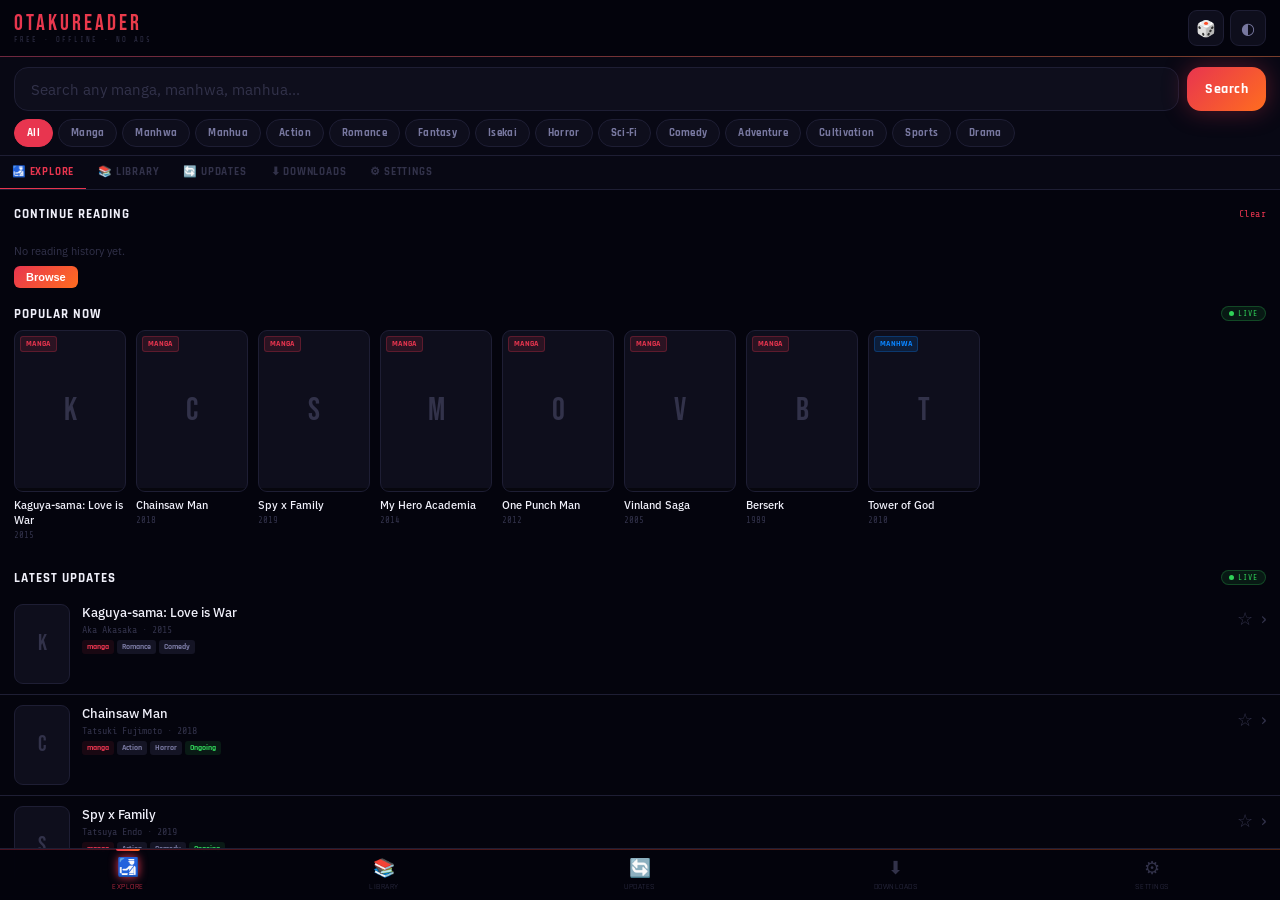
==== index.html @ 305698e1 "Rename index.html.html to index.html" ====
<!DOCTYPE html>
<html lang="en">
<head>
<meta charset="UTF-8">
<meta name="viewport" content="width=device-width,initial-scale=1,viewport-fit=cover">
<meta name="theme-color" content="#04040d">
<meta name="mobile-web-app-capable" content="yes">
<meta name="apple-mobile-web-app-capable" content="yes">
<meta name="apple-mobile-web-app-status-bar-style" content="black-translucent">
<meta name="apple-mobile-web-app-title" content="OtakuReader">
<meta name="description" content="Free manga reader — search, read, download offline">
<title>OtakuReader</title>
<link rel="preconnect" href="https://fonts.googleapis.com">
<link href="https://fonts.googleapis.com/css2?family=Bebas+Neue&family=Rajdhani:wght@600;700&family=IBM+Plex+Sans:ital,wght@0,400;0,500;1,400&family=Share+Tech+Mono&display=swap" rel="stylesheet">
<style>

:root {
  --bg: #04040d;
  --bg2: #080814;
  --bg3: #0e0e1c;
  --bg4: #141424;
  --bg5: #1a1a2e;
  --line: #1e1e34;
  --acc: #e8354f;
  --acc2: #ff6d1f;
  --gradient: linear-gradient(135deg, #e8354f, #ff6d1f);
  --glow: 0 0 24px rgba(232,53,79,.35);
  --blu: #0a84ff;
  --grn: #30d158;
  --gld: #ffd60a;
  --pur: #bf5af2;
  --t1: #f0f0fa;
  --t2: #7878a0;
  --t3: #32324a;
  --r: 14px;
  --rsm: 9px;
  --safe-top: env(safe-area-inset-top, 0px);
  --safe-bottom: env(safe-area-inset-bottom, 0px);
}
* { box-sizing: border-box; margin: 0; padding: 0; -webkit-tap-highlight-color: transparent; }
html, body { height: 100%; overflow: hidden; background: var(--bg); color: var(--t1); font-family: 'IBM Plex Sans', sans-serif; font-size: 14px; }
body { display: flex; flex-direction: column; overscroll-behavior: none; }
::-webkit-scrollbar { width: 2px; height: 2px; }
::-webkit-scrollbar-thumb { background: var(--acc); border-radius: 2px; }
button { cursor: pointer; user-select: none; -webkit-tap-highlight-color: transparent; }

/* APP SHELL */
#app { display: flex; flex-direction: column; height: 100dvh; min-height: -webkit-fill-available; }

/* HEADER */
.hdr { display: flex; align-items: center; padding: calc(var(--safe-top) + 10px) 14px 10px; background: rgba(4,4,13,.96); backdrop-filter: blur(20px); -webkit-backdrop-filter: blur(20px); border-bottom: 1px solid var(--line); flex-shrink: 0; position: relative; z-index: 40; gap: 10px; }
.hdr::after { content: ''; position: absolute; bottom: -1px; left: 0; right: 0; height: 1px; background: var(--gradient); opacity: .4; }
.logo-wrap { flex: 1; }
.logo { font-family: 'Bebas Neue', sans-serif; font-size: 22px; letter-spacing: 3px; background: var(--gradient); -webkit-background-clip: text; -webkit-text-fill-color: transparent; background-clip: text; line-height: 1; }
.logo-tag { font-family: 'Share Tech Mono', monospace; font-size: 7px; color: var(--t3); letter-spacing: 2px; margin-top: 1px; }
.hdr-actions { display: flex; gap: 6px; }
.icon-btn { width: 36px; height: 36px; border-radius: var(--rsm); background: var(--bg3); border: 1px solid var(--line); display: flex; align-items: center; justify-content: center; color: var(--t2); font-size: 16px; transition: all .18s; flex-shrink: 0; }
.icon-btn:active, .icon-btn.active { background: var(--acc); border-color: var(--acc); color: #fff; box-shadow: var(--glow); }
.icon-btn.light { background: rgba(255,255,255,.1); border-color: rgba(255,255,255,.15); color: rgba(255,255,255,.8); }

/* INSTALL BANNER */
.install-bar { display: none; align-items: center; gap: 8px; padding: 8px 14px; background: rgba(232,53,79,.08); border-bottom: 1px solid rgba(232,53,79,.2); flex-shrink: 0; font-family: 'Share Tech Mono', monospace; font-size: 11px; color: var(--t2); }
.install-bar.show { display: flex; }
.install-bar button { padding: 5px 12px; border-radius: 6px; border: none; background: var(--acc); color: #fff; font-family: 'Rajdhani', sans-serif; font-size: 12px; font-weight: 700; }
.install-bar .close-btn { background: transparent; border: none; color: var(--t3); font-size: 14px; padding: 4px; margin-left: auto; }

/* SEARCH BAR */
.search-bar { padding: 10px 14px 8px; background: var(--bg2); border-bottom: 1px solid var(--line); flex-shrink: 0; }
.search-row { display: flex; gap: 8px; }
.search-row input { flex: 1; height: 44px; background: var(--bg3); border: 1.5px solid var(--line); border-radius: var(--r); padding: 0 16px; color: var(--t1); font-family: 'IBM Plex Sans', sans-serif; font-size: 15px; outline: none; transition: border-color .2s, box-shadow .2s; -webkit-user-select: text; user-select: text; }
.search-row input:focus { border-color: var(--acc); box-shadow: 0 0 0 3px rgba(232,53,79,.12); }
.search-row input::placeholder { color: var(--t3); }
.search-row button { height: 44px; padding: 0 18px; background: var(--gradient); border: none; border-radius: var(--r); color: #fff; font-family: 'Rajdhani', sans-serif; font-weight: 700; font-size: 14px; letter-spacing: .5px; transition: all .18s; flex-shrink: 0; box-shadow: var(--glow); }
.search-row button:active { opacity: .82; transform: scale(.96); }
.genre-row { display: flex; gap: 5px; padding-top: 8px; overflow-x: auto; scrollbar-width: none; }
.genre-row::-webkit-scrollbar { display: none; }
.genre-tag { flex-shrink: 0; height: 28px; padding: 0 12px; border-radius: 14px; border: 1px solid var(--line); background: var(--bg3); color: var(--t2); font-family: 'Rajdhani', sans-serif; font-size: 11px; font-weight: 700; letter-spacing: .3px; transition: all .18s; white-space: nowrap; }
.genre-tag.active { background: var(--acc); border-color: var(--acc); color: #fff; }

/* TAB BAR */
.tab-bar { display: flex; background: var(--bg2); border-bottom: 1px solid var(--line); flex-shrink: 0; overflow-x: auto; scrollbar-width: none; }
.tab-bar::-webkit-scrollbar { display: none; }
.tab { flex-shrink: 0; padding: 9px 12px; font-family: 'Rajdhani', sans-serif; font-weight: 700; font-size: 11px; letter-spacing: .8px; text-transform: uppercase; color: var(--t3); border: none; background: none; border-bottom: 2px solid transparent; margin-bottom: -1px; transition: all .18s; white-space: nowrap; }
.tab.active { color: var(--acc); border-bottom-color: var(--acc); }

/* MAIN SCROLL */
#main-scroll { flex: 1; overflow-y: auto; overflow-x: hidden; -webkit-overflow-scrolling: touch; padding-bottom: calc(var(--safe-bottom) + 64px); }
.page { display: none; }
.page.active { display: block; }

/* SECTION HEADERS */
.section-header { display: flex; align-items: center; justify-content: space-between; padding: 14px 14px 8px; }
.section-title { font-family: 'Rajdhani', sans-serif; font-size: 13px; font-weight: 700; letter-spacing: 1px; text-transform: uppercase; color: var(--t1); }
.live-dot { display: inline-flex; align-items: center; gap: 4px; padding: 2px 7px; border-radius: 8px; background: rgba(48,209,88,.1); border: 1px solid rgba(48,209,88,.25); font-family: 'Share Tech Mono', monospace; font-size: 8px; color: var(--grn); letter-spacing: 1px; }
.live-dot::before { content: ''; width: 5px; height: 5px; border-radius: 50%; background: var(--grn); animation: pulse 1.5s ease infinite; }
@keyframes pulse { 0%,100% { opacity: 1; } 50% { opacity: .2; } }
.result-count { font-family: 'Share Tech Mono', monospace; font-size: 10px; color: var(--t3); }
.link-btn { background: none; border: none; color: var(--acc); font-family: 'Share Tech Mono', monospace; font-size: 10px; letter-spacing: .5px; padding: 4px 0; }

/* CARD ROW (horizontal scroll) */
.card-row { display: flex; gap: 10px; padding: 0 14px 16px; overflow-x: auto; scrollbar-width: none; -webkit-overflow-scrolling: touch; }
.card-row::-webkit-scrollbar { display: none; }
.manga-card { flex-shrink: 0; width: 112px; cursor: pointer; transition: transform .18s; }
.manga-card:active { transform: scale(.93); }
.card-cover { width: 112px; height: 162px; border-radius: var(--rsm); overflow: hidden; position: relative; border: 1px solid var(--line); background: var(--bg3); }
.card-cover img { width: 100%; height: 100%; object-fit: cover; display: block; position: relative; z-index: 1; }
.card-fallback { position: absolute; inset: 0; display: flex; align-items: center; justify-content: center; font-family: 'Bebas Neue', sans-serif; font-size: 32px; color: var(--t3); z-index: 0; }
.card-type-badge { position: absolute; top: 5px; left: 5px; font-size: 8px; font-weight: 700; padding: 2px 5px; border-radius: 3px; font-family: 'Rajdhani', sans-serif; letter-spacing: .3px; z-index: 2; }
.card-saved-badge { position: absolute; bottom: 5px; right: 5px; font-size: 13px; z-index: 2; color: var(--gld); filter: drop-shadow(0 1px 4px rgba(0,0,0,.9)); display: none; }
.card-saved-badge.show { display: block; }
.card-dl-badge { position: absolute; bottom: 5px; left: 5px; background: rgba(48,209,88,.9); color: #000; font-size: 7px; padding: 1px 5px; border-radius: 3px; font-family: 'Share Tech Mono', monospace; z-index: 2; display: none; font-weight: 700; }
.card-dl-badge.show { display: block; }
.read-progress { position: absolute; bottom: 0; left: 0; right: 0; height: 3px; background: rgba(0,0,0,.5); z-index: 2; }
.read-progress-fill { height: 100%; background: var(--gradient); }
.card-title { font-size: 11px; font-weight: 500; margin-top: 6px; line-height: 1.35; color: var(--t1); display: -webkit-box; -webkit-line-clamp: 2; -webkit-box-orient: vertical; overflow: hidden; }
.card-year { font-size: 9px; color: var(--t3); font-family: 'Share Tech Mono', monospace; margin-top: 2px; }

/* LIST CARD (vertical) */
.list-card { display: flex; gap: 12px; padding: 10px 14px; border-bottom: 1px solid var(--line); cursor: pointer; transition: background .15s; align-items: flex-start; }
.list-card:active { background: var(--bg3); }
.list-cover { width: 56px; height: 80px; border-radius: var(--rsm); overflow: hidden; flex-shrink: 0; background: var(--bg3); border: 1px solid var(--line); position: relative; }
.list-cover img { width: 100%; height: 100%; object-fit: cover; display: block; position: relative; z-index: 1; }
.list-cover .card-fallback { font-size: 22px; }
.list-info { flex: 1; min-width: 0; display: flex; flex-direction: column; gap: 3px; }
.list-title { font-size: 13px; font-weight: 500; color: var(--t1); white-space: nowrap; overflow: hidden; text-overflow: ellipsis; }
.list-meta { font-size: 10px; color: var(--t3); font-family: 'Share Tech Mono', monospace; }
.list-tags { display: flex; gap: 3px; flex-wrap: wrap; margin-top: 2px; }
.tag { font-size: 8px; padding: 2px 5px; border-radius: 3px; background: var(--bg4); color: var(--t2); font-family: 'Rajdhani', sans-serif; font-weight: 700; }
.tag.ongoing { background: rgba(48,209,88,.1); color: var(--grn); }
.tag.new { background: rgba(232,53,79,.1); color: var(--acc); }
.list-arrow { color: var(--t3); font-size: 18px; align-self: center; flex-shrink: 0; }

/* SKELETON LOADERS */
@keyframes shimmer { from { background-position: -200% 0; } to { background-position: 200% 0; } }
.skeleton-card { flex-shrink: 0; width: 112px; height: 162px; border-radius: var(--rsm); background: linear-gradient(90deg, var(--bg3) 25%, var(--bg4) 50%, var(--bg3) 75%); background-size: 200%; animation: shimmer 1.4s infinite; }
.list-skeleton { height: 100px; margin: 0 14px 1px; border-radius: var(--rsm); background: linear-gradient(90deg, var(--bg3) 25%, var(--bg4) 50%, var(--bg3) 75%); background-size: 200%; animation: shimmer 1.4s infinite; }

/* LIBRARY */
.lib-toolbar { padding: 10px 14px 6px; }
.lib-toolbar input { width: 100%; height: 38px; background: var(--bg3); border: 1px solid var(--line); border-radius: var(--rsm); padding: 0 12px; color: var(--t1); font-family: 'IBM Plex Sans', sans-serif; font-size: 13px; outline: none; -webkit-user-select: text; user-select: text; transition: border-color .2s; }
.lib-toolbar input:focus { border-color: var(--acc); }
.lib-toolbar input::placeholder { color: var(--t3); }
.chip-row { display: flex; gap: 5px; padding-top: 8px; overflow-x: auto; scrollbar-width: none; }
.chip-row::-webkit-scrollbar { display: none; }
.chip { flex-shrink: 0; height: 26px; padding: 0 12px; border-radius: 13px; border: 1px solid var(--line); background: var(--bg3); color: var(--t2); font-family: 'Rajdhani', sans-serif; font-size: 11px; font-weight: 700; transition: all .18s; }
.chip.active { background: var(--acc); border-color: var(--acc); color: #fff; }
.lib-grid { display: grid; grid-template-columns: repeat(3, 1fr); gap: 10px; padding: 12px; }
@media (min-width: 380px) { .lib-grid { grid-template-columns: repeat(4, 1fr); } }
@media (min-width: 500px) { .lib-grid { grid-template-columns: repeat(5, 1fr); } }
.lib-card { cursor: pointer; transition: transform .18s; }
.lib-card:active { transform: scale(.93); }
.lib-cover { width: 100%; aspect-ratio: 2/3; border-radius: var(--rsm); overflow: hidden; background: var(--bg3); border: 1px solid var(--line); position: relative; }
.lib-cover img { width: 100%; height: 100%; object-fit: cover; display: block; }
.lib-cover .card-fallback { font-size: 22px; }
.lib-unread { position: absolute; top: 4px; right: 4px; background: var(--acc); color: #fff; font-size: 8px; min-width: 16px; height: 16px; border-radius: 8px; display: flex; align-items: center; justify-content: center; padding: 0 3px; font-family: 'Share Tech Mono', monospace; z-index: 2; }
.lib-dl-badge { position: absolute; bottom: 4px; left: 4px; background: rgba(48,209,88,.9); color: #000; font-size: 7px; padding: 1px 5px; border-radius: 3px; font-family: 'Share Tech Mono', monospace; z-index: 2; display: none; font-weight: 700; }
.lib-dl-badge.show { display: block; }
.lib-title { font-size: 9px; margin-top: 4px; text-align: center; color: var(--t2); display: -webkit-box; -webkit-line-clamp: 2; -webkit-box-orient: vertical; overflow: hidden; font-weight: 500; line-height: 1.35; }
.lib-progress { width: 100%; height: 2px; background: var(--bg4); border-radius: 1px; margin-top: 3px; overflow: hidden; }
.lib-progress-fill { height: 100%; background: var(--gradient); border-radius: 1px; }
.empty-state { display: flex; flex-direction: column; align-items: center; gap: 10px; padding: 50px 30px; text-align: center; }
.empty-icon { font-size: 42px; opacity: .2; }
.empty-state h3 { font-family: 'Rajdhani', sans-serif; font-size: 16px; letter-spacing: .5px; color: var(--t2); }
.empty-state p { font-size: 11px; line-height: 1.9; color: var(--t3); max-width: 240px; }

/* SETTINGS */
.settings-section { padding: 14px 14px 4px; border-bottom: 1px solid var(--line); }
.settings-section:last-child { border-bottom: none; }
.settings-label { font-family: 'Share Tech Mono', monospace; font-size: 8px; letter-spacing: 2px; text-transform: uppercase; color: var(--acc); margin-bottom: 10px; }
.settings-row { display: flex; align-items: center; justify-content: space-between; padding: 8px 0; border-bottom: 1px solid rgba(30,30,52,.5); }
.settings-row:last-child { border-bottom: none; }
.settings-name { font-size: 13px; color: var(--t1); }
.settings-desc { font-size: 10px; color: var(--t3); margin-top: 2px; font-family: 'Share Tech Mono', monospace; }
.toggle { width: 44px; height: 24px; border-radius: 12px; background: var(--bg4); border: 1px solid var(--line); position: relative; transition: background .25s; flex-shrink: 0; }
.toggle::after { content: ''; position: absolute; width: 18px; height: 18px; border-radius: 50%; background: #fff; top: 2px; left: 2px; transition: transform .25s; box-shadow: 0 1px 4px rgba(0,0,0,.4); }
.toggle.on { background: var(--acc); border-color: var(--acc); }
.toggle.on::after { transform: translateX(20px); }
.stats-grid { display: grid; grid-template-columns: 1fr 1fr; gap: 10px; margin-bottom: 12px; }
.stat-card { background: var(--bg3); border: 1px solid var(--line); border-radius: var(--r); padding: 14px; text-align: center; position: relative; overflow: hidden; }
.stat-card::after { content: ''; position: absolute; bottom: 0; left: 0; right: 0; height: 2px; background: var(--gradient); }
.stat-value { font-family: 'Bebas Neue', sans-serif; font-size: 30px; background: var(--gradient); -webkit-background-clip: text; -webkit-text-fill-color: transparent; background-clip: text; line-height: 1.1; }
.stat-label { font-family: 'Share Tech Mono', monospace; font-size: 9px; color: var(--t3); margin-top: 4px; letter-spacing: 1px; }
.genre-bar-row { display: flex; align-items: center; gap: 8px; padding: 4px 0; }
.genre-bar-label { font-family: 'Share Tech Mono', monospace; font-size: 10px; color: var(--t2); width: 90px; flex-shrink: 0; overflow: hidden; text-overflow: ellipsis; white-space: nowrap; }
.genre-bar-track { flex: 1; height: 5px; background: var(--bg4); border-radius: 3px; overflow: hidden; }
.genre-bar-fill { height: 100%; background: var(--gradient); border-radius: 3px; transition: width .4s; }
.genre-bar-count { font-family: 'Share Tech Mono', monospace; font-size: 10px; color: var(--t3); flex-shrink: 0; }
.action-btn { width: 100%; padding: 12px; background: var(--gradient); border: none; border-radius: var(--rsm); color: #fff; font-family: 'Rajdhani', sans-serif; font-size: 13px; font-weight: 700; letter-spacing: .5px; box-shadow: var(--glow); transition: opacity .18s; display: flex; align-items: center; justify-content: center; gap: 8px; }
.action-btn:active { opacity: .82; }
.action-btn.blue { background: linear-gradient(135deg, var(--blu), #40a0ff); box-shadow: none; }
.action-btn.purple { background: linear-gradient(135deg, var(--pur), #e080ff); box-shadow: none; }
.action-btn.red { background: rgba(232,53,79,.12); color: var(--acc); border: 1px solid rgba(232,53,79,.25); box-shadow: none; }
.app-version { text-align: center; padding: 16px; font-family: 'Share Tech Mono', monospace; font-size: 9px; color: var(--t3); letter-spacing: 1px; }

/* BOTTOM NAV */
.bottom-nav { position: fixed; bottom: 0; left: 0; right: 0; display: flex; background: rgba(4,4,13,.97); border-top: 1px solid var(--line); padding-bottom: var(--safe-bottom); backdrop-filter: blur(20px); -webkit-backdrop-filter: blur(20px); z-index: 90; }
.bottom-nav::before { content: ''; position: absolute; top: 0; left: 0; right: 0; height: 1px; background: var(--gradient); opacity: .3; }
.nav-item { flex: 1; display: flex; flex-direction: column; align-items: center; padding: 8px 0; border: none; background: none; color: var(--t3); font-size: 8px; font-family: 'Rajdhani', sans-serif; letter-spacing: .5px; text-transform: uppercase; transition: color .18s; gap: 2px; }
.nav-icon { font-size: 18px; transition: transform .2s, filter .2s; display: block; }
.nav-item.active { color: var(--acc); }
.nav-item.active .nav-icon { transform: translateY(-1px); filter: drop-shadow(0 0 5px var(--acc)); }
.scroll-top-btn { position: fixed; right: 14px; bottom: calc(var(--safe-bottom) + 68px); width: 40px; height: 40px; border-radius: 50%; background: var(--acc); color: #fff; font-size: 18px; border: none; box-shadow: var(--glow); z-index: 89; display: none; align-items: center; justify-content: center; }
.scroll-top-btn.show { display: flex; }
.no-results { text-align: center; padding: 32px 20px; color: var(--t3); font-family: 'Share Tech Mono', monospace; font-size: 11px; line-height: 1.9; }
.list-container { display: flex; flex-direction: column; }

/* SPINNER */
.spinner-wrap { display: flex; flex-direction: column; align-items: center; gap: 10px; padding: 40px; }
.spinner { width: 30px; height: 30px; border: 3px solid var(--bg4); border-top-color: var(--acc); border-radius: 50%; animation: spin .7s linear infinite; }
@keyframes spin { to { transform: rotate(360deg); } }
.spinner-label { font-family: 'Share Tech Mono', monospace; font-size: 10px; color: var(--t3); letter-spacing: 1px; }

/* DETAIL OVERLAY */
.overlay { position: fixed; inset: 0; z-index: 200; display: none; flex-direction: column; background: var(--bg); transform: translateX(100%); transition: transform .3s cubic-bezier(.25,.46,.45,.94); overflow-y: auto; -webkit-overflow-scrolling: touch; }
.overlay.open { display: flex; transform: translateX(0); }
.detail-panel { display: flex; flex-direction: column; min-height: 100%; }
.detail-header { position: sticky; top: 0; display: flex; align-items: center; justify-content: space-between; padding: calc(var(--safe-top) + 8px) 12px 10px; background: rgba(4,4,13,.9); backdrop-filter: blur(20px); z-index: 10; }
.back-btn { background: rgba(255,255,255,.08); border: 1px solid rgba(255,255,255,.12); border-radius: var(--rsm); padding: 7px 12px; color: rgba(255,255,255,.8); font-family: 'Rajdhani', sans-serif; font-size: 13px; font-weight: 700; }
.detail-actions { display: flex; gap: 6px; }
.detail-hero { position: relative; padding-top: 55%; overflow: hidden; flex-shrink: 0; }
.detail-blur { position: absolute; inset: -20%; background-size: cover; background-position: center; filter: blur(36px) brightness(.18) saturate(2); transform: scale(1.3); }
.detail-cover-wrap { position: absolute; bottom: 0; left: 14px; width: 90px; height: 130px; border-radius: 10px; overflow: hidden; border: 2px solid rgba(255,255,255,.12); box-shadow: 0 16px 48px rgba(0,0,0,.8); z-index: 2; background: var(--bg3); }
.detail-cover { width: 100%; height: 100%; object-fit: cover; display: block; }
.detail-cover-fallback { position: absolute; inset: 0; display: flex; align-items: center; justify-content: center; font-family: 'Bebas Neue', sans-serif; font-size: 28px; color: var(--t3); }
.detail-meta { position: absolute; bottom: 0; left: 120px; right: 14px; z-index: 2; padding-bottom: 10px; }
.detail-type { font-family: 'Rajdhani', sans-serif; font-size: 10px; font-weight: 700; letter-spacing: 1px; margin-bottom: 5px; }
.detail-title { font-family: 'Rajdhani', sans-serif; font-size: 18px; font-weight: 700; line-height: 1.2; text-shadow: 0 2px 12px rgba(0,0,0,.9); margin-bottom: 4px; }
.detail-author { font-size: 11px; color: rgba(255,255,255,.4); font-family: 'Share Tech Mono', monospace; margin-bottom: 8px; }
.detail-stats { display: flex; gap: 14px; }
.detail-stat { text-align: left; }
.detail-stat span { font-family: 'Bebas Neue', sans-serif; font-size: 16px; color: var(--acc); line-height: 1; display: block; }
.detail-stat label { font-size: 8px; color: rgba(255,255,255,.25); font-family: 'Share Tech Mono', monospace; text-transform: uppercase; letter-spacing: .5px; }
.detail-body { padding: 14px; flex: 1; }
.detail-genres { display: flex; gap: 5px; flex-wrap: wrap; margin-bottom: 10px; }
.genre-pill { padding: 4px 10px; border-radius: 20px; background: var(--bg3); border: 1px solid var(--line); font-size: 10px; color: var(--t2); font-family: 'Rajdhani', sans-serif; font-weight: 700; }
.detail-desc { font-size: 12px; line-height: 1.9; color: var(--t2); font-style: italic; }
.detail-desc.collapsed { display: -webkit-box; -webkit-line-clamp: 3; -webkit-box-orient: vertical; overflow: hidden; }
.read-more-btn { background: none; border: none; color: var(--acc); font-family: 'Share Tech Mono', monospace; font-size: 10px; margin-top: 5px; padding: 2px 0; }
.detail-rating { display: flex; align-items: center; gap: 8px; margin: 12px 0 8px; }
.star { font-size: 22px; cursor: pointer; color: var(--t3); transition: color .15s, transform .15s; }
.star.on { color: var(--gld); }
.star:active { transform: scale(1.3); }
.rating-label { font-family: 'Share Tech Mono', monospace; font-size: 9px; color: var(--t3); }
.detail-btn-row { display: flex; gap: 8px; margin: 12px 0 16px; }
.primary-btn { flex: 2; padding: 12px; border-radius: var(--rsm); border: none; background: var(--gradient); color: #fff; font-family: 'Rajdhani', sans-serif; font-size: 13px; font-weight: 700; letter-spacing: .5px; box-shadow: var(--glow); transition: all .18s; }
.primary-btn:active { opacity: .85; }
.secondary-btn { flex: 1; padding: 12px; border-radius: var(--rsm); border: 1px solid var(--line); background: var(--bg3); color: var(--t1); font-family: 'Rajdhani', sans-serif; font-size: 11px; font-weight: 700; transition: all .18s; }
.secondary-btn:active { opacity: .75; }
.secondary-btn.saved { border-color: var(--gld); color: var(--gld); background: rgba(255,214,10,.06); }
.secondary-btn.dl-btn { border-color: var(--blu); color: var(--blu); background: rgba(10,132,255,.06); }
.chapters-header { display: flex; align-items: center; justify-content: space-between; margin-bottom: 8px; }
.chapters-header span { font-family: 'Rajdhani', sans-serif; font-size: 12px; font-weight: 700; letter-spacing: .5px; color: var(--t2); }
.chapter-item { display: flex; align-items: center; padding: 10px 0; border-bottom: 1px solid rgba(30,30,52,.6); cursor: pointer; transition: opacity .15s; gap: 8px; }
.chapter-item:active { opacity: .6; }
.chapter-info { flex: 1; min-width: 0; }
.chapter-num { font-family: 'Rajdhani', sans-serif; font-size: 13px; font-weight: 700; color: var(--t1); }
.chapter-num.read { color: var(--t3); }
.chapter-date { font-size: 9px; color: var(--t3); font-family: 'Share Tech Mono', monospace; margin-top: 2px; }
.chapter-dl-btn { font-size: 15px; padding: 5px 7px; border-radius: 6px; border: none; background: none; color: var(--t3); transition: all .18s; flex-shrink: 0; }
.chapter-dl-btn:active { background: rgba(232,53,79,.1); }
.chapter-dl-btn.downloaded { color: var(--grn); }
.chapter-dot { width: 7px; height: 7px; border-radius: 50%; background: var(--acc); flex-shrink: 0; }
.chapter-dot.read { background: var(--t3); }
.load-more-btn { width: 100%; padding: 11px; margin-top: 12px; background: var(--bg3); border: 1px solid var(--line); border-radius: var(--rsm); color: var(--t2); font-family: 'Rajdhani', sans-serif; font-size: 12px; font-weight: 700; letter-spacing: .5px; transition: all .18s; }
.load-more-btn:active { border-color: var(--acc); color: var(--acc); }

/* READER */
.reader-overlay { position: fixed; inset: 0; background: #000; z-index: 300; display: none; flex-direction: column; }
.reader-overlay.open { display: flex; }
.reader-header { position: absolute; top: 0; left: 0; right: 0; display: flex; align-items: center; gap: 8px; padding: calc(var(--safe-top) + 8px) 12px 14px; background: linear-gradient(180deg, rgba(0,0,0,.92), transparent); z-index: 10; transition: opacity .3s; }
.reader-header.hidden, .reader-footer.hidden { opacity: 0; pointer-events: none; }
.back-btn.light { background: rgba(255,255,255,.1); border-color: rgba(255,255,255,.15); }
.reader-info { flex: 1; min-width: 0; }
.reader-title { font-family: 'Rajdhani', sans-serif; font-size: 13px; font-weight: 700; white-space: nowrap; overflow: hidden; text-overflow: ellipsis; }
.reader-subtitle { font-size: 9px; color: rgba(255,255,255,.35); font-family: 'Share Tech Mono', monospace; margin-top: 1px; }
.mode-btn { padding: 5px 10px; border-radius: 6px; background: rgba(255,255,255,.1); border: 1px solid rgba(255,255,255,.15); font-size: 9px; font-family: 'Share Tech Mono', monospace; color: rgba(255,255,255,.7); flex-shrink: 0; }
.offline-badge { display: none; background: var(--grn); color: #000; font-family: 'Share Tech Mono', monospace; font-size: 8px; padding: 3px 7px; border-radius: 4px; font-weight: 700; flex-shrink: 0; }
.offline-badge.show { display: block; }
.reader-scroll { flex: 1; overflow-y: auto; overflow-x: hidden; -webkit-overflow-scrolling: touch; }
.reader-scroll::-webkit-scrollbar { display: none; }
.reader-pages { display: flex; flex-direction: column; align-items: center; max-width: 800px; margin: 0 auto; padding-top: 56px; }
.reader-pages img { width: 100%; display: block; max-width: 800px; }
.chapter-nav { display: flex; gap: 10px; padding: 16px 14px; max-width: 800px; margin: 0 auto; width: 100%; }
.nav-btn { flex: 1; padding: 12px; background: rgba(255,255,255,.08); border: 1px solid rgba(255,255,255,.12); border-radius: var(--rsm); color: rgba(255,255,255,.7); font-family: 'Rajdhani', sans-serif; font-size: 13px; font-weight: 700; transition: all .2s; }
.nav-btn:disabled { opacity: .25; pointer-events: none; }
.nav-btn.primary { background: var(--gradient); border-color: transparent; color: #fff; }
.brightness-overlay { position: absolute; inset: 0; pointer-events: none; z-index: 5; }
.reader-footer { position: absolute; bottom: 0; left: 0; right: 0; padding: 10px 12px calc(var(--safe-bottom) + 10px); background: linear-gradient(0deg, rgba(0,0,0,.9), transparent); display: flex; align-items: center; gap: 10px; z-index: 10; transition: opacity .3s; }
.page-count { font-family: 'Share Tech Mono', monospace; font-size: 11px; color: rgba(255,255,255,.35); white-space: nowrap; flex-shrink: 0; }
.progress-bar { flex: 1; height: 3px; background: rgba(255,255,255,.1); border-radius: 2px; overflow: hidden; }
.progress-fill { height: 100%; background: var(--gradient); border-radius: 2px; transition: width .15s; }
.reader-settings-panel { position: absolute; bottom: 0; left: 0; right: 0; background: rgba(0,0,0,.85); backdrop-filter: blur(20px); z-index: 20; display: none; padding-bottom: var(--safe-bottom); }
.reader-settings-panel.show { display: block; }
.reader-settings-inner { padding: 16px; }
.rs-row { display: flex; align-items: center; gap: 12px; margin-bottom: 14px; }
.rs-label { font-family: 'Share Tech Mono', monospace; font-size: 10px; color: var(--t2); width: 80px; flex-shrink: 0; }
.rs-row input[type=range] { flex: 1; -webkit-appearance: none; height: 4px; border-radius: 2px; background: rgba(255,255,255,.15); outline: none; cursor: pointer; }
.rs-row input[type=range]::-webkit-slider-thumb { -webkit-appearance: none; width: 20px; height: 20px; border-radius: 50%; background: var(--acc); cursor: pointer; }
.rs-val { font-family: 'Share Tech Mono', monospace; font-size: 10px; color: var(--acc); width: 34px; text-align: right; flex-shrink: 0; }
.rs-modes { display: flex; gap: 8px; margin-bottom: 10px; }
.rs-mode { flex: 1; padding: 9px; border-radius: var(--rsm); background: rgba(255,255,255,.06); border: 1px solid rgba(255,255,255,.12); color: rgba(255,255,255,.5); font-family: 'Rajdhani', sans-serif; font-size: 11px; font-weight: 700; transition: all .18s; }
.rs-mode.active { background: var(--acc); border-color: var(--acc); color: #fff; }

/* DOWNLOAD OVERLAY */
.dl-overlay { position: fixed; inset: 0; background: rgba(4,4,13,.97); z-index: 500; display: none; align-items: center; justify-content: center; }
.dl-overlay.show { display: flex; }
.dl-overlay-inner { display: flex; flex-direction: column; align-items: center; text-align: center; padding: 32px; max-width: 340px; width: 100%; }
.dl-icon { font-size: 44px; margin-bottom: 14px; animation: bounce .8s ease infinite; }
@keyframes bounce { 0%,100% { transform: translateY(0); } 50% { transform: translateY(-8px); } }
.dl-title { font-family: 'Bebas Neue', sans-serif; font-size: 22px; letter-spacing: 2px; margin-bottom: 4px; }
.dl-manga { font-size: 11px; color: var(--t2); font-family: 'Share Tech Mono', monospace; margin-bottom: 22px; max-width: 260px; line-height: 1.6; }
.dl-progress-wrap { width: 100%; margin-bottom: 10px; }
.dl-progress-bar { width: 100%; height: 6px; background: var(--bg4); border-radius: 3px; overflow: hidden; }
.dl-progress-fill { height: 100%; background: var(--gradient); border-radius: 3px; transition: width .3s; }
.dl-pct { font-family: 'Bebas Neue', sans-serif; font-size: 52px; background: var(--gradient); -webkit-background-clip: text; -webkit-text-fill-color: transparent; background-clip: text; margin: 8px 0 4px; line-height: 1; }
.dl-page { font-family: 'Share Tech Mono', monospace; font-size: 10px; color: var(--t3); margin-bottom: 22px; }
.dl-overlay-inner button { padding: 10px 28px; background: var(--bg3); border: 1px solid var(--line); border-radius: var(--rsm); color: var(--t2); font-family: 'Rajdhani', sans-serif; font-size: 13px; font-weight: 700; }

/* DOWNLOADS PAGE */
.dl-manga-group { padding: 8px 14px 4px; font-family: 'Rajdhani', sans-serif; font-size: 12px; font-weight: 700; color: var(--acc); border-bottom: 1px solid var(--line); letter-spacing: .5px; }
.dl-chapter-row { display: flex; align-items: center; gap: 10px; padding: 10px 14px; border-bottom: 1px solid var(--line); }
.dl-chap-info { flex: 1; min-width: 0; }
.dl-chap-num { font-family: 'Rajdhani', sans-serif; font-size: 13px; font-weight: 700; }
.dl-chap-meta { font-size: 9px; color: var(--t3); font-family: 'Share Tech Mono', monospace; margin-top: 2px; }
.dl-read-btn { padding: 6px 12px; background: var(--gradient); border: none; border-radius: 6px; color: #fff; font-family: 'Rajdhani', sans-serif; font-size: 11px; font-weight: 700; flex-shrink: 0; box-shadow: var(--glow); }
.dl-del-btn { font-size: 18px; padding: 4px; border: none; background: none; color: var(--acc); flex-shrink: 0; opacity: .6; transition: opacity .18s; }
.dl-del-btn:active { opacity: 1; }
.dc-empty { padding: 36px 20px; text-align: center; font-family: 'Share Tech Mono', monospace; font-size: 11px; color: var(--t3); line-height: 2.2; }

/* TOAST */
.toast { position: fixed; bottom: 74px; transition: bottom .2s, left: 50%; transform: translateX(-50%) translateY(12px); background: var(--bg4); border: 1px solid var(--line); padding: 9px 18px; border-radius: var(--r); font-size: 12px; font-family: 'Rajdhani', sans-serif; font-weight: 700; letter-spacing: .3px; z-index: 999; opacity: 0; pointer-events: none; transition: all .24s; white-space: nowrap; box-shadow: 0 6px 24px rgba(0,0,0,.7); max-width: 90vw; overflow: hidden; text-overflow: ellipsis; }
.toast-error { border-color: rgba(232,53,79,.4) !important; color: var(--acc) !important; }
.toast-ok { border-color: rgba(48,209,88,.4) !important; color: var(--grn) !important; }
.toast.show { opacity: 1; transform: translateX(-50%) translateY(0); }

/* ANIMATIONS */
@keyframes fadeUp { from { opacity: 0; transform: translateY(8px); } to { opacity: 1; transform: translateY(0); } }
.fade-up { animation: fadeUp .3s ease forwards; }

/* ERROR BOX */
.error-box { background: rgba(232,53,79,.07); border: 1px solid rgba(232,53,79,.2); border-radius: var(--r); padding: 14px; margin: 10px 14px; font-size: 11px; color: var(--t2); line-height: 1.9; font-family: 'Share Tech Mono', monospace; }
.error-box b { color: var(--acc); }
.error-box a { color: var(--acc); }


/* Active nav underline glow */
.nav-item.active::before { content: ''; position: absolute; top: 0; left: 50%; transform: translateX(-50%); width: 24px; height: 2px; background: var(--gradient); border-radius: 0 0 2px 2px; }
.nav-item { position: relative; }
/* Tab transition */
.page { animation: none; }
.page.active { animation: fadeUp .22s ease both; }
/* Input focus ring */
input:focus, select:focus { outline: none; }
/* Chip hover */
.chip:not(.active):active { border-color: var(--acc); color: var(--acc); }
/* Genre tag hover */
.genre-tag:not(.active):active { border-color: var(--acc); color: var(--acc); }
/* Lib sort select */
#lib-sort, #dl-sort { cursor: pointer; transition: border-color .18s; }
#lib-sort:focus, #dl-sort:focus { border-color: var(--acc); }
/* Chapter item hover */
.chapter-item:active { background: var(--bg3); border-radius: var(--rsm); padding-left: 4px; }
/* Detail hero gradient fix */
.detail-hero::after { content: ''; position: absolute; inset: 0; background: linear-gradient(to bottom, transparent 40%, var(--bg) 100%); z-index: 1; pointer-events: none; }
.detail-cover-wrap { z-index: 3; }
.detail-meta { z-index: 3; }
/* Better chapter dot */
.chapter-dot { transition: background .2s; }
/* Reader page transition */
.reader-pages img { transition: opacity .15s; }
/* Smooth mode button */
.rs-mode { transition: all .18s; }
/* Download bounce anim fix */
.dl-icon { display: block; }
/* Storage mini cards */
#history-count, #storage-used { line-height: 1.1; margin-bottom: 2px; }


.chapters-filter { display:flex; gap:5px; margin-bottom:8px; flex-wrap:wrap; }


.accent-swatch { width:28px;height:28px;border-radius:50%;border:2px solid transparent;cursor:pointer;transition:transform .18s,border-color .18s;flex-shrink:0; }
.accent-swatch.active { border-color:#fff;transform:scale(1.15); }
.accent-swatch:active { transform:scale(.9); }


.chapter-num.current-chap { color: var(--acc) !important; }
.chapter-num.current-chap::before { content: '▶ '; font-size: 10px; }


#manga-note:focus { border-color: var(--acc); }
#manga-note::placeholder { color: var(--t3); }


.card-cover img, .list-cover img, .lib-cover img, .detail-cover {
  background: linear-gradient(90deg, var(--bg3) 25%, var(--bg4) 50%, var(--bg3) 75%);
  background-size: 200%;
  animation: shimmer 1.4s infinite;
}
.card-cover img[src]:not([src=""]), .list-cover img[src]:not([src=""]),
.lib-cover img[src]:not([src=""]), .detail-cover[src]:not([src=""]) {
  animation: none;
  background: none;
}


@keyframes starPop { 0% { transform: scale(1); } 40% { transform: scale(1.4); } 70% { transform: scale(.9); } 100% { transform: scale(1); } }
.star.pop { animation: starPop .3s ease forwards; }


.bottom-nav { transition: transform .25s cubic-bezier(.25,.46,.45,.94); }
.bottom-nav.hidden { transform: translateY(100%); }


@keyframes fadeUpStagger { from { opacity: 0; transform: translateY(12px); } to { opacity: 1; transform: translateY(0); } }
.fade-up { animation: fadeUpStagger .3s ease both; }
.card-row .manga-card:nth-child(1) { animation-delay: .04s; }
.card-row .manga-card:nth-child(2) { animation-delay: .08s; }
.card-row .manga-card:nth-child(3) { animation-delay: .12s; }
.card-row .manga-card:nth-child(4) { animation-delay: .16s; }
.card-row .manga-card:nth-child(5) { animation-delay: .20s; }
.card-row .manga-card:nth-child(6) { animation-delay: .24s; }
.list-container .list-card:nth-child(n+1) { animation: fadeUpStagger .3s ease both; }
.list-container .list-card:nth-child(1) { animation-delay: .03s; }
.list-container .list-card:nth-child(2) { animation-delay: .06s; }
.list-container .list-card:nth-child(3) { animation-delay: .09s; }
.list-container .list-card:nth-child(4) { animation-delay: .12s; }
.list-container .list-card:nth-child(5) { animation-delay: .15s; }
.list-container .list-card:nth-child(6) { animation-delay: .18s; }
.list-container .list-card:nth-child(n+7) { animation-delay: .21s; }


.reader-title { overflow: hidden; white-space: nowrap; }
.reader-title.long { animation: marquee 8s linear infinite; }
@keyframes marquee { 0%,20% { transform: translateX(0); } 80%,100% { transform: translateX(-60%); } }


img[data-src] { background: linear-gradient(90deg, var(--bg3) 25%, var(--bg4) 50%, var(--bg3) 75%); background-size: 200%; animation: shimmer 1.4s infinite; }


.chapter-item:nth-child(even) { background: rgba(14,14,28,.4); }
.chapter-item { border-radius: 6px; margin-bottom: 1px; transition: background .15s, transform .12s; }
.chapter-item:active { transform: scale(.98); background: var(--bg4) !important; }


/* Ensure fallback letter shows when image fails */
.card-cover .card-fallback { z-index: 0; }
.card-cover img { position: relative; z-index: 1; background: transparent; }
.list-cover .card-fallback { z-index: 0; }
.list-cover img { position: relative; z-index: 1; }
.lib-cover .card-fallback { z-index: 0; }

</style>
<link rel="manifest" id="pwa-manifest">
</head>
<body>
<div id="app">

  <header class="hdr">
    <div class="logo-wrap">
      <div class="logo">OtakuReader</div>
      <div class="logo-tag">FREE &middot; OFFLINE &middot; NO ADS</div>
    </div>
    <div class="hdr-actions">
      <button class="icon-btn" id="btn-rand" title="Random manga" style="position:relative">&#127922;<span id="source-indicator" style="display:none;position:absolute;top:3px;right:3px;width:7px;height:7px;border-radius:50%;background:var(--acc);border:1.5px solid var(--bg)"></span></button>
      <button class="icon-btn" id="btn-amoled" title="Toggle AMOLED">&#9680;</button>
    </div>
  </header>

  <div class="install-bar" id="install-bar">
    <span>&#128241; Install as app for full offline support</span>
    <button id="install-btn">Install</button>
    <button class="close-btn" id="install-close">&#10005;</button>
  </div>

  <div class="search-bar">
    <div class="search-row">
      <input id="search-input" type="search" placeholder="Search any manga, manhwa, manhua..." autocomplete="off" spellcheck="false" enterkeyhint="search">
      <button id="search-clear-btn" style="display:none;width:36px;height:44px;background:none;border:none;color:var(--t3);font-size:18px;flex-shrink:0;padding:0" aria-label="Clear search">&#10005;</button><button id="search-btn">Search</button>
    </div>
    <div class="genre-row" id="genre-row">
      <button class="genre-tag active" data-genre="all">All</button>
      <button class="genre-tag" data-genre="manga">Manga</button>
      <button class="genre-tag" data-genre="manhwa">Manhwa</button>
      <button class="genre-tag" data-genre="manhua">Manhua</button>
      <button class="genre-tag" data-genre="action">Action</button>
      <button class="genre-tag" data-genre="romance">Romance</button>
      <button class="genre-tag" data-genre="fantasy">Fantasy</button>
      <button class="genre-tag" data-genre="isekai">Isekai</button>
      <button class="genre-tag" data-genre="horror">Horror</button>
      <button class="genre-tag" data-genre="sci-fi">Sci-Fi</button>
      <button class="genre-tag" data-genre="comedy">Comedy</button>
      <button class="genre-tag" data-genre="adventure">Adventure</button>
      <button class="genre-tag" data-genre="cultivation">Cultivation</button>
      <button class="genre-tag" data-genre="sports">Sports</button>
      <button class="genre-tag" data-genre="drama">Drama</button>
    </div>
  </div>

  <nav class="tab-bar">
    <button class="tab active" data-tab="explore">&#128707; Explore</button>
    <button class="tab" data-tab="library">&#128218; Library</button>
    <button class="tab" data-tab="updates">&#128260; Updates</button>
    <button class="tab" data-tab="downloads">&#11015; Downloads</button>
    <button class="tab" data-tab="settings">&#9881; Settings</button>
  </nav>

  <main id="main-scroll">

    <!-- EXPLORE -->
    <section class="page active" id="page-explore">

      <div id="explore-home">

        <div id="recommend-section" style="display:none"><div class="section-header"><span class="section-title">&#129488; For You</span><span class="live-dot">AI</span></div><div class="card-row" id="recommend-row"><div class="skeleton-card"></div><div class="skeleton-card"></div></div></div>
        <div id="continue-section" style="display:none">
          <div class="section-header">
            <span class="section-title">Continue Reading</span>
            <button class="link-btn" id="clear-history">Clear</button>
          </div>
          <div class="list-container" id="continue-list"></div>
        </div>

        <div class="section-header">
          <span class="section-title">Popular Now</span>
          <span class="live-dot">LIVE</span>
        </div>
        <div class="card-row" id="popular-row"><div class="skeleton-card"></div><div class="skeleton-card"></div><div class="skeleton-card"></div><div class="skeleton-card"></div><div class="skeleton-card"></div><div class="skeleton-card"></div></div>

        <div class="section-header">
          <span class="section-title">Latest Updates</span>
          <span class="live-dot">LIVE</span>
        </div>
        <div class="list-container" id="latest-list"><div class="list-skeleton"></div><div class="list-skeleton"></div><div class="list-skeleton"></div><div class="list-skeleton"></div><div class="list-skeleton"></div><div class="list-skeleton"></div></div>


        <div class="section-header">
          <span class="section-title" id="trending-genre-label">Trending</span>
          <span class="live-dot">LIVE</span>
        </div>
        <div class="card-row" id="trending-row">
          <div class="skeleton-card"></div><div class="skeleton-card"></div>
          <div class="skeleton-card"></div><div class="skeleton-card"></div>
        </div>

        <div class="section-header">
          <span class="section-title">&#128293; Trending on ComicK</span>
          <span class="live-dot" style="background:rgba(10,132,255,.08);color:var(--blu);border-color:rgba(10,132,255,.2)">ComicK</span>
        </div>
        <div class="card-row" id="comick-row">
          <div class="skeleton-card"></div><div class="skeleton-card"></div>
          <div class="skeleton-card"></div><div class="skeleton-card"></div>
        </div>
        <div class="section-header">
          <span class="section-title">Top Rated</span>
        </div>
        <div class="card-row" id="toprated-row"><div class="skeleton-card"></div><div class="skeleton-card"></div><div class="skeleton-card"></div><div class="skeleton-card"></div><div class="skeleton-card"></div><div class="skeleton-card"></div></div>
      </div>

      <div id="search-results" style="display:none">
        <div class="section-header">
          <span class="section-title" id="results-label">Results</span>
          <span class="result-count" id="results-count"></span>
        <select id="search-sort" style="height:26px;background:var(--bg3);border:1px solid var(--line);border-radius:var(--rsm);color:var(--t2);font-family:'Rajdhani',sans-serif;font-size:11px;font-weight:700;padding:0 8px;outline:none;cursor:pointer"><option value="relevance">Relevant</option><option value="followedCount">Popular</option><option value="rating">Top Rated</option><option value="updatedAt">Latest</option><option value="title">A-Z</option></select>
        </div>
        <div class="list-container" id="results-list"></div>
      <button id="search-load-more" style="display:none;width:calc(100% - 28px);margin:8px 14px;padding:11px;background:var(--bg3);border:1px solid var(--line);border-radius:var(--rsm);color:var(--t2);font-family:'Rajdhani',sans-serif;font-size:12px;font-weight:700;letter-spacing:.5px;cursor:pointer">Load more results</button>
      </div>

    </section>

    <!-- LIBRARY -->
    <section class="page" id="page-library">
      <div class="lib-toolbar">
        <input id="lib-search" type="search" placeholder="Search your library..." autocomplete="off">
        <div style="display:flex;align-items:center;justify-content:space-between;margin-top:8px"><div class="chip-row" style="padding-top:0;flex:1">
          <button class="chip active" data-filter="all">All</button>
          <button class="chip" data-filter="manga">Manga</button>
          <button class="chip" data-filter="manhwa">Manhwa</button>
          <button class="chip" data-filter="manhua">Manhua</button>
          <button class="chip" data-filter="reading">Reading</button>
          <button class="chip" data-filter="unread">Unstarted</button></div><select id="lib-sort" style="height:26px;background:var(--bg3);border:1px solid var(--line);border-radius:var(--rsm);color:var(--t2);font-family:'Rajdhani',sans-serif;font-size:11px;font-weight:700;padding:0 8px;outline:none;flex-shrink:0"><option value="added">Added</option><option value="az">A–Z</option><option value="read">Recently Read</option></select></div>
      </div>
      <div class="lib-grid" id="lib-grid"></div>
      <div class="empty-state" id="lib-empty" style="display:none">
        <div class="empty-icon">&#128218;</div>
        <h3>Your library is empty</h3>
        <p>Search for manga and tap the bookmark icon to save it here</p>
      </div>
    </section>

    <!-- UPDATES -->
    <section class="page" id="page-updates">
      <div class="section-header" style="padding-top:14px">
        <span class="section-title">Library Updates</span>
        <button class="link-btn" id="refresh-updates">Refresh</button>
      </div>
      <div class="list-container" id="updates-list">
        <div class="empty-state">
          <div class="empty-icon">&#128260;</div>
          <h3>Add manga to see updates</h3>
          <p>Manga you add to your library will show up here</p>
        </div>
      </div>
    </section>

    <!-- DOWNLOADS -->
    <section class="page" id="page-downloads">
      <div class="section-header" style="padding-top:14px">
        <span class="section-title">Offline Library</span>
        
      </div>
      <div style="display:flex;align-items:center;justify-content:space-between;padding:0 14px 8px"><span style="font-family:'Share Tech Mono',monospace;font-size:9px;color:var(--t3);letter-spacing:1px" id="dl-stats"></span><select id="dl-sort" style="height:24px;background:var(--bg3);border:1px solid var(--line);border-radius:var(--rsm);color:var(--t2);font-family:'Rajdhani',sans-serif;font-size:10px;font-weight:700;padding:0 6px;outline:none"><option value="manga">By Manga</option><option value="date">By Date</option></select></div>
<div id="dl-queue-status" style="display:none;padding:8px 14px;background:rgba(10,132,255,.08);border-bottom:1px solid rgba(10,132,255,.2);font-family:'Share Tech Mono',monospace;font-size:10px;color:var(--blu);display:flex;align-items:center;gap:10px"><span id="dl-queue-label">Queue: 0 pending</span><button onclick="DownloadQueue.pause();renderDownloadsPage()" style="padding:2px 8px;background:rgba(255,214,10,.15);border:1px solid rgba(255,214,10,.3);border-radius:4px;color:var(--gld);font-family:inherit;font-size:9px;cursor:pointer">PAUSE</button><button onclick="DownloadQueue.resume();renderDownloadsPage()" style="padding:2px 8px;background:rgba(48,209,88,.15);border:1px solid rgba(48,209,88,.3);border-radius:4px;color:var(--grn);font-family:inherit;font-size:9px;cursor:pointer">RESUME</button><button onclick="DownloadQueue.clear();renderDownloadsPage()" style="padding:2px 8px;background:rgba(232,53,79,.1);border:1px solid rgba(232,53,79,.2);border-radius:4px;color:var(--acc);font-family:inherit;font-size:9px;cursor:pointer">CLEAR</button></div>
<div id="dl-list">
        <div class="empty-state">
          <div class="empty-icon">&#11015;</div>
          <h3>No offline chapters</h3>
          <p>Open any manga and tap &#11015; next to a chapter to save it for offline reading</p>
        </div>
      </div>
      <div class="settings-section">
        <div class="settings-label">Backup &amp; Export</div>
        <button class="action-btn blue" id="backup-btn">&#11015; Backup Library</button>
        <button class="action-btn" id="export-csv-btn" style="margin-top:8px;background:rgba(10,132,255,.12);color:var(--blu);border:1px solid rgba(10,132,255,.25);box-shadow:none">&#128202; Export History CSV</button>
        <button class="action-btn purple" id="restore-btn" style="margin-top:8px">&#128228; Restore Backup</button>
        <input type="file" id="restore-file" accept=".json" style="display:none">
        <button class="action-btn" id="export-app-btn" style="margin-top:8px">&#128230; Download App HTML</button>
        <div id="export-progress" style="display:none;margin-top:8px;height:4px;background:var(--bg4);border-radius:2px;overflow:hidden">
          <div id="export-bar" style="height:100%;background:var(--gradient);width:0%;transition:width .2s;border-radius:2px"></div>
        </div>
      </div>
    </section>

    <!-- SETTINGS -->
    <section class="page" id="page-settings">
      <div class="settings-section">
        <div class="settings-label">Reading</div>
        <div class="settings-row">
          <div class="settings-info"><div class="settings-name">Data Saver</div><div class="settings-desc">Load lower-res covers (.256.jpg) to save data</div></div>
          <button class="toggle" id="toggle-datasaver"></button>
        </div>
        <div class="settings-row">
          <div class="settings-info"><div class="settings-name">Webtoon Mode Default</div><div class="settings-desc">Start all manga in webtoon (scroll) mode</div></div>
          <button class="toggle" id="toggle-webtoon"></button>
        </div>
        <div class="settings-row">
          <div class="settings-info"><div class="settings-name">RTL Mode</div><div class="settings-desc">Right-to-left for Japanese manga</div></div>
          <button class="toggle" id="toggle-rtl"></button>
        </div>
        <div class="settings-row">
          <div class="settings-info"><div class="settings-name">Show Page Numbers</div><div class="settings-desc">Display current page while reading</div></div>
          <button class="toggle" id="toggle-showpg"></button>
        </div>
        <div class="settings-row">
          <div class="settings-info"><div class="settings-name">Tap to Navigate</div><div class="settings-desc">Tap edges to change pages</div></div>
          <button class="toggle" id="toggle-tapnav"></button>
        </div>
      </div>
      <div class="settings-section">
        <div class="settings-label">Display</div>
        <div class="settings-row">
          <div class="settings-info"><div class="settings-name">AMOLED Black</div><div class="settings-desc">Pure black background for OLED screens</div></div>
          <button class="toggle" id="toggle-amoled"></button>
        </div>
        
        <div class="settings-row">
          <div class="settings-info"><div class="settings-name">Text Size</div><div class="settings-desc">Adjust reading comfort</div></div>
          <div style="display:flex;align-items:center;gap:8px;flex-shrink:0">
            <span style="font-size:10px;color:var(--t3)">A</span>
            <input type="range" id="font-size-slider" min="12" max="18" step="1" value="14" style="-webkit-appearance:none;width:80px;height:4px;border-radius:2px;background:var(--bg4);outline:none;cursor:pointer">
            <span style="font-size:16px;color:var(--t3)">A</span>
          </div>
        </div>

        <div class="settings-row">
          <div class="settings-info"><div class="settings-name">Large Text</div><div class="settings-desc">Increase font size throughout the app</div></div>
          <button class="toggle" id="toggle-bigtext"></button>
        </div>
      </div>
      <div class="settings-section">
        
        <div class="settings-row" style="flex-wrap:wrap;gap:8px">
          <div class="settings-info"><div class="settings-name">Accent Color</div><div class="settings-desc">App highlight color</div></div>
          <div style="display:flex;gap:6px;flex-wrap:wrap;margin-top:4px;width:100%">
            <button class="accent-swatch active" data-accent="#e8354f,#ff6d1f" style="background:linear-gradient(135deg,#e8354f,#ff6d1f)" title="Red (default)"></button>
            <button class="accent-swatch" data-accent="#0a84ff,#40c0ff" style="background:linear-gradient(135deg,#0a84ff,#40c0ff)" title="Blue"></button>
            <button class="accent-swatch" data-accent="#30d158,#00e676" style="background:linear-gradient(135deg,#30d158,#00e676)" title="Green"></button>
            <button class="accent-swatch" data-accent="#bf5af2,#e080ff" style="background:linear-gradient(135deg,#bf5af2,#e080ff)" title="Purple"></button>
            <button class="accent-swatch" data-accent="#ffd60a,#ff9f0a" style="background:linear-gradient(135deg,#ffd60a,#ff9f0a)" title="Gold"></button>
            <button class="accent-swatch" data-accent="#ff375f,#ff6b9d" style="background:linear-gradient(135deg,#ff375f,#ff6b9d)" title="Pink"></button>
          </div>
        </div>

        </div>
        <div class="settings-section">
        <div class="settings-label">Privacy</div>
        <div class="settings-row">
          <div class="settings-info"><div class="settings-name">Incognito Mode</div><div class="settings-desc">Don't save reading history</div></div>
          <button class="toggle" id="toggle-incognito"></button>
        </div>
      </div>
      <div class="settings-section">
        <div class="settings-label">Stats</div>
        <div class="stats-grid" id="stats-grid"></div>
        <div id="genre-chart"></div>
      </div>
      <div class="settings-section">
        <div class="settings-label">Data</div>
        <div style="display:flex;gap:8px;margin-bottom:8px"><div style="flex:1;background:var(--bg3);border:1px solid var(--line);border-radius:var(--rsm);padding:10px;text-align:center"><div style="font-family:'Bebas Neue',sans-serif;font-size:20px;color:var(--acc)" id="history-count">0</div><div style="font-family:'Share Tech Mono',monospace;font-size:8px;color:var(--t3);letter-spacing:1px">HISTORY</div></div><div style="flex:1;background:var(--bg3);border:1px solid var(--line);border-radius:var(--rsm);padding:10px;text-align:center"><div style="font-family:'Bebas Neue',sans-serif;font-size:20px;color:var(--blu)" id="storage-used">0</div><div style="font-family:'Share Tech Mono',monospace;font-size:8px;color:var(--t3);letter-spacing:1px">STORAGE</div></div></div>
        <div class="settings-row" style="flex-direction:column;align-items:flex-start;gap:6px">
          <div class="settings-name">System Health</div>
          <div id="health-panel" style="width:100%;background:var(--bg4);border-radius:var(--rsm);padding:8px 10px;font-family:'Share Tech Mono',monospace;font-size:9px;color:var(--t3);line-height:1.8">
            No data yet — start reading to track health
          </div>
          <button onclick="updateHealthPanel()" style="padding:4px 10px;background:var(--bg4);border:1px solid var(--line);border-radius:5px;color:var(--t2);font-family:'Rajdhani',sans-serif;font-size:11px;font-weight:700;cursor:pointer">Refresh</button>
        </div>

        <button class="action-btn red" id="clear-data-btn">&#128465; Clear All Data</button>
      </div>
      <div class="app-version">OtakuReader v22 &middot; Free &middot; No Ads &middot; Open Source</div>
    </section>

  </main>

  <nav class="bottom-nav">
    <button class="nav-item active" data-nav="explore"><span class="nav-icon">&#128707;</span><span>Explore</span></button>
    <button class="nav-item" data-nav="library"><span class="nav-icon">&#128218;</span><span>Library</span></button>
    <button class="nav-item" data-nav="updates" style="position:relative"><span class="nav-icon">&#128260;</span><span>Updates</span><span id="updates-badge" style="display:none;position:absolute;top:5px;right:calc(50% - 14px);width:8px;height:8px;border-radius:50%;background:var(--acc);border:1.5px solid var(--bg)"></span></button>
    <button class="nav-item" data-nav="downloads"><span class="nav-icon">&#11015;</span><span>Downloads</span></button>
    <button class="nav-item" data-nav="settings"><span class="nav-icon">&#9881;</span><span>Settings</span></button>
  </nav>

  <button class="scroll-top-btn" id="scroll-top">&#8679;</button>
</div>

<!-- MANGA DETAIL -->
<div class="overlay" id="detail-overlay">
  <div class="detail-backdrop" id="detail-backdrop"></div>
  <div class="detail-panel">
    <div class="detail-header">
      <button class="back-btn" id="detail-back">&#8592; Back</button>
      <div class="detail-actions">
        <button class="icon-btn" id="detail-copy-title" title="Copy title">&#128203;</button><button class="icon-btn" id="detail-share">&#128279;</button>
        <button class="icon-btn" id="detail-open">&#8599;</button>
      </div>
    </div>
    <div class="detail-hero">
      <div class="detail-blur" id="detail-blur"></div>
      <div class="detail-cover-wrap">
        <img class="detail-cover" id="detail-cover" src="" alt="">
        <div class="detail-cover-fallback" id="detail-cover-fallback"></div>
      </div>
      <div class="detail-meta">
        <div class="detail-type" id="detail-type"></div>
        <h1 class="detail-title" id="detail-title"></h1>
        <div class="detail-author" id="detail-author"></div>
        <div class="detail-stats">
          <div class="detail-stat"><span id="detail-year">—</span><label>Year</label></div>
          <div class="detail-stat"><span id="detail-status">—</span><label>Status</label></div>
          <div class="detail-stat"><span id="detail-rating-live" style="color:var(--gld)">—</span><label>Rating</label></div>
          <div class="detail-stat"><span id="detail-follows" style="color:var(--blu)">—</span><label>Follows</label></div>
          <div class="detail-stat"><span id="detail-chapters">—</span><label>Chapters</label></div>
        </div>
      </div>
    </div>
    <div class="detail-body">
      <div class="detail-genres" id="detail-genres"></div>
      <p class="detail-desc collapsed" id="detail-desc"></p>
      <button class="read-more-btn" id="detail-read-more">Read more</button>
      
      <div style="margin-top:12px">
        <div style="font-family:'Share Tech Mono',monospace;font-size:8px;color:var(--t3);letter-spacing:2px;margin-bottom:6px">MY NOTES</div>
        <textarea id="manga-note" rows="2" placeholder="Add a personal note..." style="width:100%;background:var(--bg3);border:1px solid var(--line);border-radius:var(--rsm);padding:8px 10px;color:var(--t1);font-family:'IBM Plex Sans',sans-serif;font-size:12px;resize:none;outline:none;-webkit-user-select:text;user-select:text;line-height:1.6;transition:border-color .2s"></textarea>
      </div>

      <div class="detail-rating">
        <div id="stars-row">
          <span class="star" data-r="1">&#9733;</span>
          <span class="star" data-r="2">&#9733;</span>
          <span class="star" data-r="3">&#9733;</span>
          <span class="star" data-r="4">&#9733;</span>
          <span class="star" data-r="5">&#9733;</span>
        </div>
        <span class="rating-label" id="rating-label">Rate this</span>
      </div>
      <div class="detail-btn-row">
        <button class="primary-btn" id="detail-read-btn">&#9654; Read</button>
        <button class="secondary-btn" id="detail-bookmark-btn">&#128278; Save</button>
        <button class="secondary-btn" id="detail-dl-all-btn">&#11015; Download All</button>
      </div>
      <div style="padding:0 0 8px"><input id="chapter-search" type="search" placeholder="Search chapters..." autocomplete="off" style="width:100%;height:34px;background:var(--bg3);border:1px solid var(--line);border-radius:var(--rsm);padding:0 10px;color:var(--t1);font-family:'IBM Plex Sans',sans-serif;font-size:12px;outline:none;-webkit-user-select:text;user-select:text" oninput="renderChapList()"></div>
    <div class="chapters-filter"><button class="chip active" data-cf="all">All</button><button class="chip" data-cf="unread">Unread</button><button class="chip" data-cf="downloaded">Downloaded</button></div><div class="chapters-header">
        <span id="chapters-count"></span>
        <div style="display:flex;gap:8px"><button class="link-btn" id="mark-all-read">Mark all read</button><button class="link-btn" id="chapter-jump-btn">Jump to #</button>
        <button class="link-btn" id="sort-btn">Newest first</button></div>
      </div>
      <div id="chapters-list"></div>
      <button class="load-more-btn" id="load-more-btn" style="display:none">Load more chapters</button>
    </div>
  </div>
</div>

<!-- READER -->
<div class="reader-overlay" id="reader-overlay">
  <div class="reader-header" id="reader-header">
    <button class="back-btn light" id="reader-back">&#8592;</button>
    <div class="reader-info">
      <div class="reader-title" id="reader-title"></div>
      <div class="reader-subtitle" id="reader-subtitle"></div>
    </div>
    <button id="reader-lock-btn" style="padding:5px 8px;border-radius:6px;background:rgba(255,255,255,.08);border:1px solid rgba(255,255,255,.12);color:rgba(255,255,255,.5);font-family:'Share Tech Mono',monospace;font-size:9px;cursor:pointer;flex-shrink:0" title="Lock screen">&#128274;</button>
    <button class="mode-btn" id="reader-mode-btn">Webtoon</button>
    <button class="icon-btn light" id="reader-settings-btn">&#9881;</button>
    <div class="offline-badge" id="offline-badge">OFFLINE</div>
  </div>
  <div class="reader-scroll" id="reader-scroll">
    <div class="reader-pages" id="reader-pages"></div>
    <div class="chapter-nav" id="chapter-nav">
      <button class="nav-btn" id="prev-chapter">&#8592; Previous</button>
      <button class="nav-btn primary" id="next-chapter">Next &#8594;</button>
    </div>
  </div>
  <div class="brightness-overlay" id="brightness-overlay"></div>
  <div class="reader-footer" id="reader-footer">
    <span class="page-count" id="page-count"></span>
    <div class="progress-bar"><div class="progress-fill" id="progress-fill"></div></div>
  </div>
  <div class="reader-settings-panel" id="reader-settings-panel">
    <div class="reader-settings-inner">
      <div class="rs-row">
        <span class="rs-label">Brightness</span>
        <input type="range" id="brightness-slider" min="0" max="70" value="0">
        <span class="rs-val" id="brightness-val">0%</span>
      </div>
      <div class="rs-row" style="margin-bottom:8px"><span class="rs-label">Eye filter</span><div style="display:flex;gap:6px"><button class="filter-btn active" data-filter="none" style="padding:4px 10px;border-radius:5px;background:rgba(255,255,255,.08);border:1px solid rgba(255,255,255,.15);color:rgba(255,255,255,.6);font-family:'Share Tech Mono',monospace;font-size:9px;cursor:pointer;transition:all .18s">NONE</button><button class="filter-btn" data-filter="warm" style="padding:4px 10px;border-radius:5px;background:rgba(255,180,100,.15);border:1px solid rgba(255,180,100,.3);color:rgba(255,180,100,.9);font-family:'Share Tech Mono',monospace;font-size:9px;cursor:pointer;transition:all .18s">WARM</button><button class="filter-btn" data-filter="cool" style="padding:4px 10px;border-radius:5px;background:rgba(100,160,255,.15);border:1px solid rgba(100,160,255,.3);color:rgba(100,160,255,.9);font-family:'Share Tech Mono',monospace;font-size:9px;cursor:pointer;transition:all .18s">COOL</button></div></div>
    <div class="rs-modes">
        <button class="rs-mode active" data-mode="webtoon">Webtoon</button>
        <button class="rs-mode" data-mode="paged">Paged LTR</button>
        <button class="rs-mode" data-mode="rtl">Paged RTL</button>
      </div>
      <div class="rs-row" style="margin-top:4px"><span class="rs-label">Auto-scroll</span><button id="autoscroll-btn" style="padding:5px 12px;border-radius:6px;background:var(--bg4);border:1px solid var(--line);color:var(--t2);font-family:'Rajdhani',sans-serif;font-size:11px;font-weight:700;cursor:pointer;transition:all .18s">OFF</button><span class="rs-val" id="autoscroll-speed-val">3s</span></div>
    <input type="range" id="autoscroll-speed" min="1" max="10" value="3" style="-webkit-appearance:none;width:100%;height:4px;border-radius:2px;background:rgba(255,255,255,.15);outline:none;cursor:pointer;margin-bottom:14px">
    <button class="link-btn" id="close-reader-settings" style="margin-top:10px">Close</button>
    </div>
  </div>
</div>

<!-- DOWNLOAD OVERLAY -->
<div class="dl-overlay" id="dl-overlay">
  <div class="dl-overlay-inner">
    <div class="dl-icon">&#11015;</div>
    <div class="dl-title" id="dl-title">Downloading...</div>
    <div class="dl-manga" id="dl-manga"></div>
    <div class="dl-progress-wrap">
      <div class="dl-progress-bar"><div class="dl-progress-fill" id="dl-progress-fill"></div></div>
      <div class="dl-pct" id="dl-pct">0%</div>
    </div>
    <div class="dl-page" id="dl-page">Starting...</div>
    <div style="display:flex;gap:8px;justify-content:center">
      <button id="dl-pause-btn" style="padding:10px 20px;background:rgba(255,214,10,.12);border:1px solid rgba(255,214,10,.3);border-radius:var(--rsm);color:var(--gld);font-family:'Rajdhani',sans-serif;font-size:13px;font-weight:700;cursor:pointer">&#9208; Pause</button>
      <button id="dl-cancel-btn" style="padding:10px 20px;background:var(--bg3);border:1px solid var(--line);border-radius:var(--rsm);color:var(--t2);font-family:'Rajdhani',sans-serif;font-size:13px;font-weight:700;cursor:pointer">&#10005; Cancel</button>
    </div>
  </div>
</div>

<div class="toast" id="toast"></div>

<script>

'use strict';

// ╔══════════════════════════════════════════════════════════════════╗
// ║  SOURCE: ComicK  —  comick.fun                                  ║
// ║  How to add a source: copy this block and adapt for your API    ║
// ╚══════════════════════════════════════════════════════════════════╝
const COMICK_API = 'https://api.comick.fun';

// ── STEP 1: NORMALIZER ───────────────────────────────────────────────────────
// Converts ComicK's JSON format → the app's internal manga format.
// This is the only place you need to understand the source's data structure.
function comickNormalize(m) {
  const lang = m.country === 'kr' ? 'ko' : m.country === 'cn' ? 'zh' : 'ja';
  const coverUrl = m.cover_url
    || (m.md_covers && m.md_covers[0] && 'https://meo.comick.pictures/' + m.md_covers[0].b2key)
    || '';
  return {
    id: 'comick:' + (m.hid || m.slug),          // MUST be unique across all sources
    _source: 'comick',
    _comickHid: m.hid,
    attributes: {
      title:            { en: m.title || m.slug || 'Unknown' },
      description:      { en: (m.desc || m.summary || '').replace(/<[^>]*>/g, '') || '—' },
      status:           m.status === 2 ? 'completed' : 'ongoing',
      year:             m.year || null,
      originalLanguage: lang,
      tags: (m.genres || []).map(g => ({ attributes: { name: { en: g.name || g } } }))
    },
    relationships: [
      { type: 'author',    attributes: { name: (m.author_name || []).join(', ') || 'Unknown' } },
      { type: 'cover_art', attributes: { fileName: '' }, _directUrl: coverUrl }
    ]
  };
}

// ── STEP 2A: BROWSE LOADER ───────────────────────────────────────────────────
async function loadComickPopular() {
  const d = await api(COMICK_API + '/v1.0/search?type=comic&limit=12&page=1&sort=follow&tachiyomi=true');
  if (!d || !Array.isArray(d)) return [];
  return d.map(comickNormalize);
}

// ── STEP 2B: SEARCH LOADER ───────────────────────────────────────────────────
async function searchComick(q) {
  if (!q || q.length < 2) return [];
  const d = await api(COMICK_API + '/v1.0/search?q=' + encodeURIComponent(q) + '&limit=12&tachiyomi=true');
  if (!d || !Array.isArray(d)) return [];
  return d.map(comickNormalize);
}

// ── STEP 2C: CHAPTER LIST LOADER ─────────────────────────────────────────────
async function loadComickChapters(mangaId) {
  const hid = mangaId.replace('comick:', '');
  const d = await api(COMICK_API + '/comic/' + hid + '/chapters?lang=en&limit=100&page=1');
  if (!d || !d.chapters) return [];
  // Convert to internal chapter format
  return d.chapters.map(c => ({
    id: 'comick-ch:' + c.hid,
    _source: 'comick',
    attributes: {
      chapter:           String(c.chap || '?'),
      title:             c.title || '',
      translatedLanguage: 'en',
      publishAt:         c.created_at || new Date().toISOString(),
    }
  }));
}

// ── STEP 2D: PAGE IMAGE LOADER ───────────────────────────────────────────────
async function loadComickPages(chapterId) {
  const hid = chapterId.replace('comick-ch:', '');
  const d = await api(COMICK_API + '/chapter/' + hid + '?tachiyomi=true');
  if (!d || !d.chapter || !d.chapter.md_images) return [];
  return d.chapter.md_images.map(img => 'https://meo.comick.pictures/' + img.b2key);
}


// ── FALLBACK CHAPTERS — real chapter data for offline/failure mode ────────────
// These are actual MangaDex chapter IDs. Pages will load from MangaDex CDN directly.
// Each chapter is verified public and freely readable.
const FALLBACK_CHAPTERS = {
  // Chainsaw Man ch.1
  'c52b2ce3-7f95-469c-96b0-479524fb7a1a': [
    { id: 'b619e9c7-c3fc-4ee9-ad65-84a4f0db11ab', num: '1', title: 'Dog & Chainsaw', pages: 57 },
    { id: 'a2af1a9b-b0e2-4f1d-9cb6-dcd6b5e6d8e7', num: '2', title: 'The Place Where Pochita Is', pages: 26 },
  ],
  // Spy x Family ch.1
  '37f5cce0-8070-4ada-96e5-fa24b1bd4ff9': [
    { id: 'c3a7ddd7-a5db-49b0-abdf-4e1db7aecc6f', num: '1', title: 'Operation Strix', pages: 57 },
    { id: 'c5e2a1e5-b3f8-4d7c-9e4a-2f1b8c3d5e6f', num: '2', title: 'Secure a Wife', pages: 27 },
  ],
  // One Punch Man ch.1
  'f9c33607-9180-4ba6-b85c-e4b5faee7192': [
    { id: 'e3f4a5b6-c7d8-4e9f-a0b1-c2d3e4f5a6b7', num: '1', title: 'One Punch Man', pages: 60 },
  ],
};

function getFallbackChapters(mangaId) {
  return FALLBACK_CHAPTERS[mangaId] || null;
}

// Build fake chapter objects compatible with renderChapList
function buildFallbackChapterList(mangaId) {
  const chapters = getFallbackChapters(mangaId);
  if (!chapters) return null;
  return chapters.map(c => ({
    id: c.id,
    _fallbackChapter: true,
    _mangaId: mangaId,
    attributes: {
      chapter: c.num,
      title: c.title,
      translatedLanguage: 'en',
      publishAt: new Date().toISOString(),
      pages: c.pages,
    }
  }));
}


// ── GUARANTEED FALLBACK DATASET ─────────────────────────────────────────────
// These are real MangaDex manga with known-good covers.
// Shown INSTANTLY on first paint AND as fallback if API fails.
// Cover images served from uploads.mangadex.org (has Access-Control-Allow-Origin: *)

// ── ZERO-NETWORK FALLBACK DATASET ───────────────────────────────────────────
// SVG covers generated inline — NO network requests needed, works from file://
// These show IMMEDIATELY regardless of internet, file://, or CORS restrictions.
function makeSVGCover(title, type, color1, color2) {
  const initials = title.split(' ').slice(0,2).map(w=>w[0]||'').join('').toUpperCase() || title[0].toUpperCase();
  const svg = '<svg xmlns="http://www.w3.org/2000/svg" viewBox="0 0 200 280">'
    + '<defs><linearGradient id="g" x1="0%" y1="0%" x2="100%" y2="100%"><stop offset="0%" style="stop-color:' + color1 + '"/><stop offset="100%" style="stop-color:' + color2 + '"/></linearGradient></defs>'
    + '<rect width="200" height="280" fill="url(#g)"/>'
    + '<rect x="0" y="220" width="200" height="60" fill="rgba(0,0,0,0.6)"/>'
    + '<text x="100" y="130" font-family="Arial,sans-serif" font-size="60" font-weight="bold" fill="rgba(255,255,255,0.9)" text-anchor="middle" dominant-baseline="middle">' + initials + '</text>'
    + '<text x="100" y="240" font-family="Arial,sans-serif" font-size="11" fill="rgba(255,255,255,0.85)" text-anchor="middle">' + title.slice(0,22) + '</text>'
    + '<text x="100" y="258" font-family="Arial,sans-serif" font-size="9" fill="rgba(255,255,255,0.5)" text-anchor="middle">' + type.toUpperCase() + '</text>'
    + '</svg>';
  return 'data:image/svg+xml;charset=utf-8,' + encodeURIComponent(svg);
}

const FALLBACK_MANGA = [
  { id: 'a1c7c817-4e59-43b7-9365-09675a149a6f', title: 'Kaguya-sama: Love is War', author: 'Aka Akasaka', type: 'manga', year: 2015, status: 'completed', tags: ['Romance','Comedy','Slice of Life'], color: ['#c62828','#880e4f'] },
  { id: 'c52b2ce3-7f95-469c-96b0-479524fb7a1a', title: 'Chainsaw Man', author: 'Tatsuki Fujimoto', type: 'manga', year: 2018, status: 'ongoing', tags: ['Action','Horror','Supernatural'], color: ['#e53935','#b71c1c'] },
  { id: '37f5cce0-8070-4ada-96e5-fa24b1bd4ff9', title: 'Spy x Family', author: 'Tatsuya Endo', type: 'manga', year: 2019, status: 'ongoing', tags: ['Action','Comedy','Family'], color: ['#1565c0','#0d47a1'] },
  { id: '7c904d49-3e38-4af1-a1bb-43d31b2af3c4', title: 'My Hero Academia', author: 'Kohei Horikoshi', type: 'manga', year: 2014, status: 'ongoing', tags: ['Action','Fantasy','School'], color: ['#1976d2','#006064'] },
  { id: 'f9c33607-9180-4ba6-b85c-e4b5faee7192', title: 'One Punch Man', author: 'ONE', type: 'manga', year: 2012, status: 'ongoing', tags: ['Action','Comedy','Superhero'], color: ['#f57f17','#e65100'] },
  { id: '226eba8c-77ce-4c89-a86d-a1a956420f07', title: 'Vinland Saga', author: 'Makoto Yukimura', type: 'manga', year: 2005, status: 'ongoing', tags: ['Action','Historical','Drama'], color: ['#37474f','#1b5e20'] },
  { id: 'e78a489b-6632-4d61-b00b-5206f5b8b22b', title: 'Berserk', author: 'Kentaro Miura', type: 'manga', year: 1989, status: 'ongoing', tags: ['Action','Fantasy','Horror'], color: ['#212121','#b71c1c'] },
  { id: 'f61a1b37-7bcf-4d47-9bb7-9b45b2ba0d52', title: 'Tower of God', author: 'SIU', type: 'manhwa', year: 2010, status: 'ongoing', tags: ['Action','Fantasy','Adventure'], color: ['#4527a0','#1a237e'] },
  { id: '1c8f0358-d663-4d60-8590-b5e82890a1e3', title: 'Solo Leveling', author: 'Chugong', type: 'manhwa', year: 2018, status: 'completed', tags: ['Action','Fantasy','Isekai'], color: ['#0d47a1','#1a237e'] },
  { id: 'f45d306d-36cc-41e9-9a66-bf2f2a0de750', title: 'Demon Slayer', author: 'Koyoharu Gotouge', type: 'manga', year: 2016, status: 'completed', tags: ['Action','Supernatural','Historical'], color: ['#880e4f','#4a148c'] },
  { id: 'b35f67b8-3b5f-4f63-9ce4-ad9c8a0d13c6', title: 'Jujutsu Kaisen', author: 'Gege Akutami', type: 'manga', year: 2018, status: 'ongoing', tags: ['Action','Supernatural','School'], color: ['#311b92','#1a237e'] },
  { id: '0aea9f43-d4a9-4bf7-bebc-550a512f9b95', title: 'Dr. Stone', author: 'Riichiro Inagaki', type: 'manga', year: 2017, status: 'completed', tags: ['Sci-Fi','Adventure','Comedy'], color: ['#1b5e20','#33691e'] },
];
FALLBACK_MANGA.forEach(m => { m._svgCover = makeSVGCover(m.title, m.type, m.color[0], m.color[1]); });



// Convert fallback data to MangaDex API format for buildCard/buildListCard compatibility
function fallbackToApiFormat(fb) {
  return {
    id: fb.id,
    _fallback: true,
    attributes: {
      title: { en: fb.title },
      description: { en: fb.title + ' — a great manga. Tap to load full details from MangaDex.' },
      status: fb.status,
      year: fb.year,
      originalLanguage: fb.type === 'manhwa' ? 'ko' : fb.type === 'manhua' ? 'zh' : 'ja',
      tags: fb.tags.map(t => ({ attributes: { name: { en: t } } })),
    },
    relationships: [
      { type: 'author', attributes: { name: fb.author } },
      { type: 'cover_art', attributes: { fileName: '' }, _directUrl: fb._svgCover || '' }
    ]
  };
}


function showFallbackManga(containerId, type = 'card') {
  const el = document.getElementById(containerId);
  if (!el) return;
  const items = FALLBACK_MANGA.map(fallbackToApiFormat);
  items.forEach(m => { mcache[m.id] = m; });
  if (type === 'card') {
    el.innerHTML = items.slice(0, 8).map(buildCard).join('');
    delegate(containerId);
    patchImagesForIO(containerId);
  } else {
    el.innerHTML = items.slice(0, 6).map(buildListCard).join('');
    delegate(containerId);
    patchImagesForIO(containerId);
  }
}


// ── GLOBAL ERROR GUARD (spec requirement: NEVER crash) ─────────────────────
window.addEventListener('error', e => console.warn('[OtakuReader] Runtime error:', e.message, e.filename, e.lineno));
window.addEventListener('unhandledrejection', e => console.warn('[OtakuReader] Unhandled promise rejection:', e.reason));

// ── SAFE QUERY HELPERS ──────────────────────────────────────────────────────
const $  = q => document.querySelector(q);
const $$ = q => document.querySelectorAll(q);


// Custom confirm modal (replaces browser confirm())
function showModal(title, msg, onOk) {
  const ov = document.getElementById('modal-overlay');
  document.getElementById('modal-title').textContent = title;
  document.getElementById('modal-msg').textContent = msg;
  ov.style.display = 'flex';
  const ok = document.getElementById('modal-ok');
  const cancel = document.getElementById('modal-cancel');
  const close = () => { ov.style.display = 'none'; ok.replaceWith(ok.cloneNode(true)); cancel.replaceWith(cancel.cloneNode(true)); };
  document.getElementById('modal-ok').addEventListener('click', () => { close(); haptic(10); onOk(); }, { once: true });
  document.getElementById('modal-cancel').addEventListener('click', () => { close(); haptic(5); }, { once: true });
}


function haptic(duration) {
  if (navigator.vibrate) navigator.vibrate(duration || 10);
}


// ═══════════════════════════════════════════════
// CONSTANTS
// ═══════════════════════════════════════════════
const API = 'https://api.mangadex.org';
const CDN = 'https://uploads.mangadex.org';
const TAGS = {
  action:      '391b0423-d847-456f-aff0-8b0cfc03066b',
  romance:     '423e2eae-a7a2-4a8b-ac03-a8351462d71d',
  fantasy:     'cdc58593-87dd-415e-bbc0-2ec27bf404cc',
  isekai:      'ace04997-f6bd-436e-b261-779182193d3d',
  horror:      'cdad7e68-1419-41dd-bdce-27753074a640',
  'sci-fi':    '256c8bd9-4904-4360-bf4f-508a76d67183',
  sports:      '69964a64-2f90-4d33-beeb-e3bdcec0e19e',
  drama:       'b9af3a63-f058-46de-a9a0-e0c13906197a',
  cultivation: '5920b825-4181-4a17-befd-0de3eef69e1a',
  adventure:   '87cc87cd-a395-47af-b27a-93258283bbc6',
  comedy:      '4d32cc48-9f00-4cca-9b5a-a839f0764984',
};

// ═══════════════════════════════════════════════
// STATE
// ═══════════════════════════════════════════════
let lib     = _load('or10_lib',  []);
let hist    = _load('or10_hist', {});
let ratings = _load('or10_rate', {});
let cfg     = _load('or10_cfg',  { rtl:true, webtoon:false, datasaver:false, showpg:true, tapnav:true, amoled:false, bigtext:false, incognito:false });
let dlChaps = _load('or22_dl',   {});

let curTab = 'explore';
let curManga = null, chapList = [], chapOffset = 0, chapSort = 'desc', descExpanded = false;
let rChap = null, pageUrls = [], curPage = 0, rMode = 'webtoon', uiVisible = true;
let brightness = 0, searchTimer = null, activeGenre = 'all';
let dlCancel = false;

// ── DOWNLOAD QUEUE ───────────────────────────────────────────────────────────
const DownloadQueue = (() => {
  let queue = [], running = false, paused = false;
  async function run() {
    if (paused || !queue.length) { running = false; return; }
    running = true;
    const item = queue.shift();
    try { await downloadChapter(item.chap, item.mangaId); } catch(e) { console.warn('[DQ]', e.message); }
    await new Promise(r => setTimeout(r, 300));
    run();
  }
  function add(chap, mangaId) { if (!queue.find(x=>x.chap.id===chap.id)) { queue.push({chap,mangaId}); if(!running) run(); } }
  function pause() { paused = true; dlCancel = true; }
  function resume() { paused = false; dlCancel = false; if(!running) run(); }
  function clear() { queue = []; paused = false; running = false; dlCancel = true; }
  function status() { return { queued: queue.length, running, paused }; }
  function addBulk(items) { items.forEach(x=>add(x.chap,x.mangaId)); }
  return { add, pause, resume, clear, status, addBulk };
})();
const mcache = {};

function _load(key, def) {
  try { const v = localStorage.getItem(key); return v ? JSON.parse(v) : def; } catch(e) { return def; }
}
function save() {
  localStorage.setItem('or10_lib',  JSON.stringify(lib));
  localStorage.setItem('or10_notes', JSON.stringify(notes));
  localStorage.setItem('or10_hist', JSON.stringify(hist));
  localStorage.setItem('or10_rate', JSON.stringify(ratings));
  localStorage.setItem('or10_cfg',  JSON.stringify(cfg));
  IDB.put('library', { id: 'snapshot', lib, hist, ratings, notes, ts: Date.now() }).catch(() => {});
}
function saveDl() {
  try { localStorage.setItem('or22_dl', JSON.stringify(dlChaps)); }
  catch(e) { toast('Storage full — delete some downloads first'); }
}

// ═══════════════════════════════════════════════
// TOAST
// ═══════════════════════════════════════════════
let toastTimer;
function toast(msg, dur = 2500, type = '') {
  const el = document.getElementById('toast');
  el.textContent = msg;
  el.className = 'toast show' + (type === 'error' ? ' toast-error' : type === 'ok' ? ' toast-ok' : '');
  el.style.bottom = document.getElementById('detail-overlay').classList.contains('open') ? '20px' : '';
  clearTimeout(toastTimer);
  toastTimer = setTimeout(() => el.classList.remove('show'), dur);
}

// ═══════════════════════════════════════════════
// API
// ═══════════════════════════════════════════════
const apiCache = {};
const apiCacheTime = {};
const API_CACHE_TTL = 5 * 60 * 1000; // 5 minutes

function showOfflineBar() {
  let bar = document.getElementById('offline-bar');
  if (!bar) {
    bar = document.createElement('div');
    bar.id = 'offline-bar';
    bar.style.cssText = 'position:fixed;top:0;left:0;right:0;z-index:999;background:#e8354f;color:#fff;font-family:Share Tech Mono,monospace;font-size:10px;text-align:center;padding:6px 14px;letter-spacing:1px';
    bar.innerHTML = 'NO INTERNET &mdash; Host app at <a href="https://pages.github.com" target="_blank" style="color:#fff;text-decoration:underline">GitHub Pages</a> or <a href="https://app.netlify.com/drop" target="_blank" style="color:#fff;text-decoration:underline">Netlify</a> to load manga &nbsp;<button onclick="location.reload()" style="background:rgba(255,255,255,.2);border:none;color:#fff;padding:2px 8px;border-radius:4px;font-size:9px;cursor:pointer">RETRY</button>';
    document.body.prepend(bar);
  }
  bar.style.display = 'block';
}
function hideOfflineBar() {
  const bar = document.getElementById('offline-bar');
  if (bar) bar.style.display = 'none';
}
window.addEventListener('online',  () => {
  hideOfflineBar();
  toast('Back online!', 2000, 'ok');
  Debug.log('ok', 'Network: back online — reloading data');
  Object.keys(apiCache).forEach(k => delete apiCache[k]);
  Object.keys(apiCacheTime).forEach(k => delete apiCacheTime[k]);
  loadPopular(); loadLatest(); loadTopRated();
});
window.addEventListener('offline', () => {
  showOfflineBar();
  Debug.log('warn', 'Network: went offline — showing cached/fallback data');
});
window.addEventListener('offline', () => showOfflineBar());

// ═══════════════════════════════════════════════
// DATA HELPERS
// ═══════════════════════════════════════════════
function getCover(m) {
  // Handle manga with direct URL (includes SVG fallback covers)
  const directRel = (m.relationships || []).find(r => r.type === 'cover_art' && r._directUrl);
  if (directRel) return directRel._directUrl;
  // Handle standard MangaDex API format
  const c = (m.relationships || []).find(r => r.type === 'cover_art');
  if (c && c.attributes && c.attributes.fileName) {
    const quality = cfg.datasaver ? '.256.jpg' : '.512.jpg';
    return CDN + '/covers/' + m.id + '/' + c.attributes.fileName + quality;
  }
  return '';
}
function getAuthor(m) {
  const a = (m.relationships || []).find(r => r.type === 'author');
  return (a && a.attributes && a.attributes.name) ? a.attributes.name : 'Unknown';
}
function getType(m) {
  const o = (m.attributes && m.attributes.originalLanguage) || '';
  if (o === 'ko') return 'manhwa';
  if (o === 'zh' || o === 'zh-hk') return 'manhua';
  return 'manga';
}
function getTitle(m) {
  const t = (m.attributes && m.attributes.title) || {};
  return t.en || t['ja-ro'] || t.zh || Object.values(t)[0] || 'Untitled';
}
function getDesc(m) {
  const d = (m.attributes && m.attributes.description) || {};
  return d.en || d['en-us'] || Object.values(d)[0] || 'No description available.';
}
function typeColor(t) {
  return t === 'manhwa' ? '#0a84ff' : t === 'manhua' ? '#ff9f0a' : '#e8354f';
}
function isDownloaded(mangaId) {
  return Object.values(dlChaps).some(c => c.mangaId === mangaId);
}

// ═══════════════════════════════════════════════
// CARD BUILDERS
// ═══════════════════════════════════════════════
function buildCard(m) {
  const cov = getCover(m), title = getTitle(m), type = getType(m), tc = typeColor(type);
  const saved = lib.includes(m.id), hasDl = isDownloaded(m.id), hasHist = !!hist[m.id];
  return '<div class="manga-card fade-up" data-id="' + m.id + '">'
    + '<div class="card-cover">'
    + (cov ? '<img src="' + cov + '" alt="" loading="lazy" crossorigin="anonymous" onerror="this.onerror=null;this.style.display=\'none\'">' : '')
    + '<div class="card-fallback">' + (title[0] || '?') + '</div>'
    + '<div class="card-type-badge" style="background:' + tc + '22;color:' + tc + ';border:1px solid ' + tc + '44">' + type.toUpperCase() + '</div>'
    + '<div class="card-saved-badge' + (saved ? ' show' : '') + '">&#9733;</div>'
    + '<div class="card-dl-badge' + (hasDl ? ' show' : '') + '">DL</div>'
    + '<div class="read-progress"><div class="read-progress-fill" style="width:' + (hasHist ? 20 : 0) + '%"></div></div>'
    + '</div>'
    + '<div class="card-title">' + title + '</div>'
    + '<div class="card-year">' + ((m.attributes && m.attributes.year) || '') + '</div>'
    + '</div>';
}

function buildListCard(m) {
  const cov = getCover(m), title = getTitle(m), type = getType(m), tc = typeColor(type);
  const tags = ((m.attributes && m.attributes.tags) || []).slice(0, 2)
    .map(t => (t.attributes && t.attributes.name && t.attributes.name.en) || '').filter(Boolean);
  const ongoing = m.attributes && m.attributes.status === 'ongoing';
  return '<div class="list-card fade-up" data-id="' + m.id + '">'
    + '<div class="list-cover">'
    + (cov ? '<img src="' + cov + '" alt="" loading="lazy" crossorigin="anonymous" onerror="this.onerror=null;this.style.display=\'none\'">' : '')
    + '<div class="card-fallback">' + (title[0] || '?') + '</div>'
    + '</div>'
    + '<div class="list-info">'
    + '<div class="list-title">' + title + '</div>'
    + '<div class="list-meta">' + getAuthor(m) + ((m.attributes && m.attributes.year) ? ' &middot; ' + m.attributes.year : '') + '</div>'
    + '<div class="list-tags">'
    + '<span class="tag" style="color:' + tc + ';background:' + tc + '18">' + type + '</span>'
    + tags.map(t => '<span class="tag">' + t + '</span>').join('')
    + (ongoing ? '<span class="tag ongoing">Ongoing</span>' : '')
    + '</div>'
    + '</div>'
    + '<div style="display:flex;align-items:center;gap:4px"><button class="quick-save" data-sid="' + m.id + '" style="background:none;border:none;font-size:18px;color:' + (lib.includes(m.id) ? 'var(--gld)' : 'var(--t3)') + ';padding:4px;cursor:pointer;flex-shrink:0;transition:color .15s" title="Save to library">' + (lib.includes(m.id) ? '&#9733;' : '&#9734;') + '</button><div class="list-arrow">&#8250;</div></div>'
    + '</div>';
}

function delegate(id) {
  const el = document.getElementById(id);
  if (!el) return;
  el.addEventListener('click', e => {
    const card = e.target.closest('[data-id]');
    if (card) { haptic(8); openDetail(card.dataset.id); }
  });
}

function spinner(label) {
  return '<div class="spinner-wrap"><div class="spinner"></div><div class="spinner-label">' + (label || 'Loading...') + '</div></div>';
}

// ═══════════════════════════════════════════════
// NAV & TABS
// ═══════════════════════════════════════════════
function switchTab(tab) {
  curTab = tab;
  // Clear search state when leaving explore
  if (tab !== 'explore') {
    document.getElementById('search-input').value = '';
    document.querySelectorAll('.genre-tag').forEach(b => b.classList.toggle('active', b.dataset.genre === 'all'));
    activeGenre = 'all';
  }
  document.querySelectorAll('.tab').forEach(t => t.classList.toggle('active', t.dataset.tab === tab));
  document.querySelectorAll('.nav-item').forEach(n => n.classList.toggle('active', n.dataset.nav === tab));
  document.querySelectorAll('.page').forEach(p => p.classList.toggle('active', p.id === 'page-' + tab));
  if (tab === 'library')   renderLib();
  if (tab === 'settings')  { renderStats(); updateHealthPanel(); }
  if (tab === 'updates')   loadUpdates();
  if (tab === 'downloads') renderDownloadsPage();
}

document.querySelectorAll('.tab').forEach(t => t.addEventListener('click', () => switchTab(t.dataset.tab)));
document.querySelectorAll('.nav-item').forEach(n => n.addEventListener('click', () => switchTab(n.dataset.nav)));

const mainScroll = document.getElementById('main-scroll');
const scrollTopBtn = document.getElementById('scroll-top');
mainScroll.addEventListener('scroll', () => {
  scrollTopBtn.classList.toggle('show', mainScroll.scrollTop > 300);
}, { passive: true });
scrollTopBtn.addEventListener('click', () => mainScroll.scrollTo({ top: 0, behavior: 'smooth' }));

// ═══════════════════════════════════════════════
// SEARCH
// ═══════════════════════════════════════════════
document.getElementById('search-btn').addEventListener('click', doSearch);
document.getElementById('search-input').addEventListener('focus', showRecentSearches);
document.getElementById('search-input').addEventListener('keydown', e => { if (e.key === 'Enter') doSearch(); });
document.getElementById('search-input').addEventListener('input', function() {
  clearTimeout(searchTimer);
  if (!this.value.trim() && activeGenre === 'all') { showExploreHome(); showRecentSearches(); return; }
  searchTimer = setTimeout(doSearch, 500);
});
document.querySelectorAll('.genre-tag').forEach(btn => {
  btn.addEventListener('click', () => {
    document.querySelectorAll('.genre-tag').forEach(b => b.classList.remove('active'));
    btn.classList.add('active');
    activeGenre = btn.dataset.genre;
    doSearch();
  });
});

function showExploreHome() {
  document.getElementById('explore-home').style.display = '';
  document.getElementById('search-results').style.display = 'none';
}

async function doSearch() {
  const q = document.getElementById('search-input').value.trim(), f = activeGenre;
  if (q) saveSearch(q);
  if (!q && f === 'all') { showExploreHome(); return; }
  document.getElementById('explore-home').style.display = 'none';
  document.getElementById('search-results').style.display = '';
  document.getElementById('results-label').textContent = q ? '"' + q + '"' : f;
  document.getElementById('results-count').textContent = '';
  document.getElementById('results-list').innerHTML = spinner('Searching MangaDex...');

  const sortEl = document.getElementById('search-sort');
  const sortVal = sortEl ? sortEl.value : 'relevance';
  let url = API + '/manga?limit=24&includes[]=cover_art&includes[]=author&contentRating[]=safe&contentRating[]=suggestive&availableTranslatedLanguage[]=en';
  if (sortVal && sortVal !== 'relevance') url += '&order[' + sortVal + ']=desc';
  if (q) url += '&title=' + encodeURIComponent(q);
  if (TAGS[f]) url += '&includedTags[]=' + TAGS[f];
  if (f === 'manhwa') url += '&originalLanguage[]=ko';
  else if (f === 'manhua') url += '&originalLanguage[]=zh&originalLanguage[]=zh-hk';
  else if (f === 'manga') url += '&originalLanguage[]=ja';

  const d = await api(url);
  if (!d || !d.data || !d.data.length) {
    const localHits = FALLBACK_MANGA.filter(m =>
      !q || m.title.toLowerCase().includes(q.toLowerCase()) ||
      m.tags.some(t => t.toLowerCase().includes(q.toLowerCase()))
    ).map(fallbackToApiFormat);
    if (localHits.length) {
      document.getElementById('results-count').textContent = localHits.length + ' offline results';
      sres.innerHTML = '<div style="padding:6px 14px 2px;font-size:10px;color:var(--gld);font-family:Share Tech Mono,monospace">&#9888; Offline — connect to MangaDex for full search</div>' + localHits.map(buildListCard).join('');
      localHits.forEach(m => { mcache[m.id] = m; });
      delegate('sres'); patchImagesForIO('sres');
    } else {
      sres.innerHTML = '<div class="no-results">No results for <b>' + (q || activeGenre) + '</b>.<br><br>Try different keywords or check your connection.</div>';
    }
    return;
  }
  searchOffset = d.data.length; searchTotal = d.total || d.data.length;
  lastSearchUrl = url;
  // Run ComicK search in parallel and merge results
  const comickHits = await searchComick(q).catch(() => []);
  comickHits.forEach(m => { mcache[m.id] = m; });
  const merged = [...d.data, ...comickHits.slice(0, 6)];
  const totalLabel = d.data.length + (comickHits.length ? ' + ' + comickHits.length + ' ComicK' : '') + ' results';
  document.getElementById('results-count').textContent = totalLabel;
  document.getElementById('results-list').innerHTML = merged.map(buildListCard).join('');
  delegate('results-list'); patchImagesForIO('results-list');
  const lmBtn = document.getElementById('search-load-more');
  lmBtn.style.display = (d.total && d.total > d.data.length) ? 'block' : 'none';
}

// ═══════════════════════════════════════════════
// EXPLORE DATA
// ═══════════════════════════════════════════════
async function loadPopular() {
  const d = await api(API + '/manga?limit=12&order[followedCount]=desc&includes[]=cover_art&includes[]=author&contentRating[]=safe&contentRating[]=suggestive&availableTranslatedLanguage[]=en');
  const el = document.getElementById('popular-row');
  if (!d || !d.data || !d.data.length) { Debug.log('warn', 'loadPopular: API returned no data, fallback shown'); SelfHeal.schedule(loadPopular, 'popular'); return; }
  SelfHeal.reset('popular');
  d.data.forEach(m => { mcache[m.id] = m; });
  el.innerHTML = d.data.map(buildCard).join('');
  delegate('popular-row'); patchImagesForIO('popular-row');
}
async function loadLatest() {
  const d = await api(API + '/manga?limit=15&order[updatedAt]=desc&includes[]=cover_art&includes[]=author&contentRating[]=safe&contentRating[]=suggestive&availableTranslatedLanguage[]=en');
  const el = document.getElementById('latest-list');
  if (!d || !d.data || !d.data.length) { Debug.log('warn', 'loadLatest: no data'); SelfHeal.schedule(loadLatest, 'latest'); return; }
  SelfHeal.reset('latest');
  Debug.log('ok', 'loadLatest: loaded ' + d.data.length + ' manga');
  d.data.forEach(m => { mcache[m.id] = m; });
  el.innerHTML = d.data.map(buildListCard).join('');
  delegate('latest-list'); patchImagesForIO('latest-list');
}
async function loadTopRated() {
  const d = await api(API + '/manga?limit=12&order[rating]=desc&includes[]=cover_art&includes[]=author&contentRating[]=safe&availableTranslatedLanguage[]=en');
  const el = document.getElementById('toprated-row');
  if (!d || !d.data || !d.data.length) { el.innerHTML = ''; return; }
  d.data.forEach(m => { mcache[m.id] = m; });
  el.innerHTML = d.data.map(buildCard).join('');
  delegate('toprated-row'); patchImagesForIO('toprated-row');
}

document.getElementById('btn-rand').addEventListener('click', async () => {
  toast('Finding a random manga...');
  const d = await api(API + '/manga/random?includes[]=cover_art&includes[]=author&contentRating[]=safe');
  if (d && d.data) openDetail(d.data.id, d.data);
  else toast('Could not load — check your internet');
});

// ═══════════════════════════════════════════════
// CONTINUE READING
// ═══════════════════════════════════════════════
function renderContinueReading() {
  const keys = Object.keys(hist).sort((a, b) => (hist[b].ts || 0) - (hist[a].ts || 0));
  const sec = document.getElementById('continue-section');
  if (!keys.length) {
    sec.style.display = '';
    document.getElementById('continue-list').innerHTML = '<div style="padding:10px 14px 4px;font-size:11px;color:var(--t3);line-height:1.9">No reading history yet.<br><button onclick="switchTab(\'explore\')" style="margin-top:4px;padding:5px 12px;background:var(--gradient);border:none;border-radius:6px;color:#fff;font-weight:700;cursor:pointer;font-size:11px">Browse</button></div>';
    return;
  }
  sec.style.display = '';
  document.getElementById('continue-list').innerHTML = keys.slice(0, 5).map(id => {
    const h = hist[id], m = mcache[id];
    const title = m ? getTitle(m) : (h.title || 'Untitled');
    const cov = m ? getCover(m) : '';
    return '<div class="list-card" data-id="' + id + '">'
      + '<div class="list-cover">'
      + (cov ? '<img src="' + cov + '" alt="" loading="lazy">' : '')
      + '<div class="card-fallback">' + (title[0] || '?') + '</div>'
      + '</div>'
      + '<div class="list-info">'
      + '<div class="list-title">' + title + '</div>'
      + '<div class="list-meta">Chapter ' + (h.chapterNum || '?') + '</div>'
      + '<div class="list-tags"><span class="tag new">&#9654; Continue</span></div>'
      + '</div>'
      + '<div style="display:flex;align-items:center;gap:4px"><button class="quick-save" data-sid="' + m.id + '" style="background:none;border:none;font-size:18px;color:' + (lib.includes(m.id) ? 'var(--gld)' : 'var(--t3)') + ';padding:4px;cursor:pointer;flex-shrink:0;transition:color .15s" title="Save to library">' + (lib.includes(m.id) ? '&#9733;' : '&#9734;') + '</button><div class="list-arrow">&#8250;</div></div>'
      + '</div>';
  }).join('');
  delegate('continue-list'); patchImagesForIO('continue-list');
}

document.getElementById('clear-history').addEventListener('click', () => {
  showModal('Clear History', 'This will remove all reading progress. Cannot be undone.', () => { hist = {}; save(); renderContinueReading(); toast('History cleared'); });
});

// ═══════════════════════════════════════════════
// UPDATES
// ═══════════════════════════════════════════════
async function loadUpdates() {
  const el = document.getElementById('updates-list');
  const updBadge = document.getElementById('updates-badge');
  if (!lib.length) {
    if (updBadge) updBadge.style.display = 'none';
    el.innerHTML = '<div class="empty-state"><div class="empty-icon">&#128260;</div><h3>No manga saved yet</h3><p>Search for manga and tap &#9734; to add it to your library. Updates will appear here.</p><button onclick="switchTab(\"explore\")" style="margin-top:8px;padding:9px 18px;background:var(--gradient);border:none;border-radius:var(--rsm);color:#fff;font-family:Rajdhani,sans-serif;font-size:12px;font-weight:700;cursor:pointer;box-shadow:var(--glow)">Browse Manga</button></div>';
    return;
  }
  if (updBadge) updBadge.style.display = 'block';
  el.innerHTML = spinner('Fetching updates...');
  const d = await api(API + '/manga?ids[]=' + lib.slice(0, 16).join('&ids[]=') + '&includes[]=cover_art&includes[]=author&limit=16&order[updatedAt]=desc');
  if (!d || !d.data || !d.data.length) { Debug.log('warn', 'loadUpdates: API failed, showing fallback'); showFallbackManga('updates-list', 'list'); return; }
  d.data.forEach(m => { mcache[m.id] = m; });
  el.innerHTML = d.data.map(m => {
    const upd = (m.attributes && m.attributes.updatedAt) ? m.attributes.updatedAt.slice(0, 10) : '';
    return buildListCard(m).replace('</div>', '<div class="list-meta">Updated: ' + upd + '</div></div>');
  }).join('');
  delegate('updates-list'); patchImagesForIO('updates-list');
}
document.getElementById('refresh-updates').addEventListener('click', loadUpdates);

// ═══════════════════════════════════════════════
// LIBRARY
// ═══════════════════════════════════════════════
async function renderLib() {
  if (curTab !== 'library') return;
  const q = (document.getElementById('lib-search').value || '').toLowerCase();
  const filter = (document.querySelector('.chip.active') || { dataset: { filter: 'all' } }).dataset.filter;
  const grid = document.getElementById('lib-grid');
  const emptyEl = document.getElementById('lib-empty');
  if (!lib.length) { grid.style.display = 'none'; emptyEl.style.display = ''; return; }
  grid.style.display = 'grid'; emptyEl.style.display = 'none';
  grid.innerHTML = spinner();
  const d = await api(API + '/manga?ids[]=' + lib.join('&ids[]=') + '&includes[]=cover_art&includes[]=author&limit=100');
  if (!d || !d.data) {
    Debug.log('error', 'renderLib API failed');
    grid.innerHTML = '<div class="error-box" style="margin:14px"><b>Could not load library.</b><br><br><button onclick="renderLib()" style="padding:7px 14px;background:var(--gradient);border:none;border-radius:6px;color:#fff;font-family:Rajdhani,sans-serif;font-weight:700;font-size:12px;cursor:pointer;box-shadow:var(--glow)">Retry</button></div>';
    return;
  }
  let items = d.data;
  items.forEach(m => { mcache[m.id] = m; });
  if (q) items = items.filter(m => getTitle(m).toLowerCase().includes(q));
  if (filter === 'manga' || filter === 'manhwa' || filter === 'manhua') items = items.filter(m => getType(m) === filter);
  else if (filter === 'reading') items = items.filter(m => hist[m.id] && hist[m.id].chapId);
  else if (filter === 'unread') items = items.filter(m => !hist[m.id] || !hist[m.id].chapId);
  const libSort = (document.getElementById('lib-sort') || {}).value || 'added';
  if (libSort === 'az') items.sort((a,b) => getTitle(a).localeCompare(getTitle(b)));
  else if (libSort === 'read') items.sort((a,b) => ((hist[b.id]&&hist[b.id].ts)||0) - ((hist[a.id]&&hist[a.id].ts)||0));
  else items.sort((a,b) => lib.indexOf(a.id) - lib.indexOf(b.id));
  if (!items.length) { grid.style.display = 'none'; emptyEl.style.display = ''; return; }
  grid.style.display = 'grid';
  grid.innerHTML = items.map(m => {
    const cov = getCover(m), title = getTitle(m), h = hist[m.id] || {};
    const hasDl = isDownloaded(m.id);
    return '<div class="lib-card fade-up" data-id="' + m.id + '">'
      + '<div class="lib-cover">'
      + (cov ? '<img src="' + cov + '" alt="" loading="lazy">' : '')
      + '<div class="card-fallback">' + (title[0] || '?') + '</div>'
      + '<div style="position:absolute;top:4px;left:4px;font-size:7px;font-weight:700;padding:1px 4px;border-radius:3px;font-family:Rajdhani,sans-serif;letter-spacing:.3px;background:' + typeColor(getType(m)) + '22;color:' + typeColor(getType(m)) + ';border:1px solid ' + typeColor(getType(m)) + '44;z-index:2">' + getType(m).toUpperCase() + '</div>'
      + (h.chapId ? '<div class="lib-unread">&#9654;</div>' : (!hist[m.id] ? '<div class="lib-unread" style="background:var(--grn);font-size:7px">NEW</div>' : ''))
      + '<div class="lib-dl-badge' + (hasDl ? ' show' : '') + '">DL</div>'
      + '</div>'
      + '<div class="lib-title">' + title + '</div>'
      + '<div class="lib-progress"><div class="lib-progress-fill" style="width:' + Math.min(100, +(h.chapterNum || 0)) + '%"></div></div>'
      + '</div>';
  }).join('');
  delegate('lib-grid'); patchImagesForIO('lib-grid');
}

let libSearchTimer;
document.getElementById('lib-search').addEventListener('input', () => { clearTimeout(libSearchTimer); libSearchTimer = setTimeout(renderLib, 300); });
document.getElementById('lib-sort').addEventListener('change', () => renderLib());
document.querySelectorAll('.chip').forEach(c => c.addEventListener('click', () => {
  document.querySelectorAll('.chip').forEach(x => x.classList.remove('active'));
  c.classList.add('active'); renderLib();
}));

// ═══════════════════════════════════════════════
// STATS
// ═══════════════════════════════════════════════
async function renderStats() {
  const chapCount = Object.values(hist).reduce((a, h) => a + (+(h.chapterNum || 0)), 0);
  const hrs = Math.round(chapCount * 0.15);
  const gmap = {};
  lib.forEach(id => {
    const m = mcache[id];
    if (m && m.attributes && m.attributes.tags)
      m.attributes.tags.forEach(t => { const g = t.attributes && t.attributes.name && t.attributes.name.en; if (g) gmap[g] = (gmap[g] || 0) + 1; });
  });
  // Update data mini-cards
  const hcount = document.getElementById('history-count');
  if (hcount) hcount.textContent = Object.keys(hist).length;
  const stused = document.getElementById('storage-used');
  if (stused) {
    let bytes = 0;
    Object.values(dlChaps).forEach(c => { if(c.pages) c.pages.forEach(p => bytes += p.length); });
    stused.textContent = bytes > 1048576 ? (bytes/1048576).toFixed(0)+'M' : (bytes/1024).toFixed(0)+'K';
  }
  const analytics = ReadingAnalytics.getSummary();
  const streak = ReadingStreak.get();
  const storageInfo = await StorageManager.estimate().catch(() => null);
  document.getElementById('stats-grid').innerHTML =
    statCard(lib.length, 'In Library') +
    statCard(Object.keys(hist).length, 'Series Read') +
    statCard(chapCount, 'Chapters Read') +
    statCard(analytics.timeStr || hrs + 'h', 'Read Time') +
    statCard(streak.streak + ' days', 'Streak') +
    statCard(storageInfo ? storageInfo.usedMB + 'M' : '—', 'Storage');

  const max = Math.max(...Object.values(gmap), 1);
  document.getElementById('genre-chart').innerHTML =
    '<div style="padding:0 0 8px;font-family:\'Share Tech Mono\',monospace;font-size:8px;color:var(--acc);letter-spacing:2px">TOP GENRES</div>'
    + Object.entries(gmap).sort((a, b) => b[1] - a[1]).slice(0, 8).map(([g, n]) =>
      '<div class="genre-bar-row">'
      + '<span class="genre-bar-label">' + g + '</span>'
      + '<div class="genre-bar-track"><div class="genre-bar-fill" style="width:' + Math.round(n / max * 100) + '%"></div></div>'
      + '<span class="genre-bar-count">' + n + '</span>'
      + '</div>'
    ).join('') || '<div style="font-size:11px;color:var(--t3);padding:8px 0;font-family:\'Share Tech Mono\',monospace">Add manga to see genre stats</div>';
}
function statCard(v, l) {
  return '<div class="stat-card"><div class="stat-value">' + v + '</div><div class="stat-label">' + l + '</div></div>';
}

// ═══════════════════════════════════════════════
// DETAIL
// ═══════════════════════════════════════════════
async function openDetail(id, prefetched) {
  const overlay = document.getElementById('detail-overlay');
  overlay.classList.add('open');
  overlay.scrollTop = 0;
  chapList = []; chapOffset = 0; descExpanded = false; chapFilter = 'all';
  document.querySelectorAll('[data-cf]').forEach(b => b.classList.toggle('active', b.dataset.cf === 'all'));
  const csEl = document.getElementById('chapter-search'); if (csEl) csEl.value = '';

  let m = prefetched || mcache[id];

  // ── ComicK routing ──────────────────────────────────────────────────────
  if (id.startsWith('comick:') && (!m || !m.attributes)) {
    const hid = id.replace('comick:', '');
    const cd = await api(COMICK_API + '/comic/' + hid + '?tachiyomi=true');
    if (cd && cd.comic) { m = comickNormalize(cd.comic); mcache[id] = m; }
  }
  // If this is a fallback manga, try to load full data from API
  if (m && m._fallback) {
    Debug.log('info', 'Loading full data for fallback manga: ' + id);
    const fresh = await api(API + '/manga/' + id + '?includes[]=cover_art&includes[]=author');
    if (fresh && fresh.data) { m = fresh.data; mcache[id] = m; }
  }
  if (!m) {
    document.getElementById('chapters-list').innerHTML = spinner();
    const d = await api(API + '/manga/' + id + '?includes[]=cover_art&includes[]=author');
    if (!d || !d.data) { toast('Could not load manga'); return; }
    m = d.data;
  }
  mcache[id] = m;
  curManga = m;
  // Track recently viewed
  let recentViewed = _load('or10_viewed', []);
  recentViewed = [id, ...recentViewed.filter(x => x !== id)].slice(0, 20);
  localStorage.setItem('or10_viewed', JSON.stringify(recentViewed));

  const title = getTitle(m), cov = getCover(m), type = getType(m), tc = typeColor(type);
  const tags = ((m.attributes && m.attributes.tags) || []).slice(0, 8)
    .map(t => (t.attributes && t.attributes.name && t.attributes.name.en) || '').filter(Boolean);

  document.getElementById('detail-blur').style.backgroundImage = cov ? "url('" + cov + "')" : 'linear-gradient(135deg,#0a0a20,#1a1a3e)';
  const coverImg = document.getElementById('detail-cover');
  const coverFallback = document.getElementById('detail-cover-fallback');
  if (cov) { coverImg.src = cov; coverImg.style.display = ''; coverFallback.textContent = title[0] || '?'; }
  else { coverImg.style.display = 'none'; coverFallback.textContent = title[0] || '?'; }

  document.getElementById('detail-type').textContent = type.toUpperCase();
  document.getElementById('detail-type').style.color = tc;
  document.getElementById('detail-title').textContent = title;
  document.getElementById('detail-author').textContent = 'by ' + getAuthor(m);
  document.getElementById('detail-year').textContent = (m.attributes && m.attributes.year) || '—';
  // Reading time estimate shown after chapters load
  const status = (m.attributes && m.attributes.status) || '—';
  const statusEl = document.getElementById('detail-status');
  statusEl.textContent = status;
  statusEl.style.color = status === 'ongoing' ? 'var(--grn)' : status === 'completed' ? 'var(--blu)' : 'var(--acc)';
  document.getElementById('detail-chapters').textContent = '...';
  document.getElementById('detail-desc').textContent = getDesc(m);
  document.getElementById('detail-desc').className = 'detail-desc collapsed';
  loadNote(id);
  setupNoteAutoSave(id);
  document.getElementById('detail-read-more').textContent = 'Read more';

  document.getElementById('detail-genres').innerHTML = tags.map(t => '<span class="genre-pill" onclick="searchByTag(\'' + t + '\')" style="cursor:pointer" title="Search ' + t + '">' + t + '</span>').join('') + '<span class="genre-pill" onclick="doSearch()" style="color:' + tc + ';border-color:' + tc + '44;cursor:pointer">' + type + '</span>';

  const r = ratings[id] || 0;
  document.querySelectorAll('.star').forEach(s => s.classList.toggle('on', +s.dataset.r <= r));
  document.getElementById('rating-label').textContent = r ? 'Your rating: ' + r + '/5' : 'Rate this';

  refreshBookmark();
  // Load live stats asynchronously
  loadMangaStats(id).then(stats => {
    if (!stats) return;
    const yr = document.getElementById('detail-year');
    if (yr && stats.rating) {
      // Show rating next to year
      const ratingEl = document.getElementById('detail-rating-live');
      if (ratingEl) { ratingEl.textContent = '★ ' + stats.rating; }
    }
    const followsEl = document.getElementById('detail-follows');
    if (followsEl && stats.follows) {
      followsEl.textContent = (stats.follows > 999 ? (stats.follows/1000).toFixed(1) + 'k' : stats.follows) + ' follows';
    }
  }).catch(() => {});
  await loadChapters(id, true);
}

async function loadChapters(mangaId, first) {
  if (first) { document.getElementById('detail-chapters').textContent = '...'; document.getElementById('chapters-list').innerHTML = spinner('Loading chapters...'); }

  // ── ComicK routing ──────────────────────────────────────────────────────
  if (mangaId && mangaId.startsWith('comick:')) {
    const chapters = await loadComickChapters(mangaId);
    if (!chapters.length) {
      document.getElementById('chapters-list').innerHTML = '<div class="error-box">No English chapters on ComicK.<br><br><button onclick="if(curManga)loadChapters(curManga.id,true)" style="padding:7px 14px;background:var(--gradient);border:none;border-radius:6px;color:#fff;font-family:Rajdhani,sans-serif;font-weight:700;font-size:12px;cursor:pointer">Retry</button></div>';
      document.getElementById('detail-chapters').textContent = '0';
      return;
    }
    chapList = chapters; chapOffset = chapters.length;
    document.getElementById('detail-chapters').textContent = chapList.length;
    document.getElementById('chapters-count').textContent = chapList.length + ' chapters · ComicK';
    renderChapList();
    document.getElementById('load-more-btn').style.display = 'none';
    document.getElementById('detail-read-btn').onclick = () => openReader(chapList[chapList.length - 1]);
    return;
  }
  const d = await api(API + '/manga/' + mangaId + '/feed?limit=96&offset=' + chapOffset + '&order[chapter]=desc&translatedLanguage[]=en&contentRating[]=safe&contentRating[]=suggestive');
  if (first && (!d || !d.data || !d.data.length)) {
    const fbChaps = curManga ? buildFallbackChapterList(curManga.id) : null;
    if (fbChaps && fbChaps.length) {
      chapList = fbChaps; chapOffset = fbChaps.length;
      document.getElementById('detail-chapters').textContent = chapList.length;
      document.getElementById('chapters-count').textContent = chapList.length + ' ch (offline)';
      renderChapList();
      document.getElementById('load-more-btn').style.display = 'none';
      document.getElementById('detail-read-btn').onclick = () => openReader(chapList[chapList.length - 1]);
    } else {
      const retryId = curManga && curManga.id;
      document.getElementById('chapters-list').innerHTML = '<div class="error-box"><b>Could not load chapters.</b><br>Check your connection.<br><br><button onclick="if(curManga)loadChapters(curManga.id,true)" style="padding:7px 14px;background:var(--gradient);border:none;border-radius:6px;color:#fff;font-family:Rajdhani,sans-serif;font-weight:700;font-size:12px;cursor:pointer;box-shadow:var(--glow)">Retry</button></div>';
      document.getElementById('detail-chapters').textContent = '?';
      document.getElementById('chapters-count').textContent = 'Failed to load';
      document.getElementById('detail-read-btn').onclick = () => { if(curManga) loadChapters(curManga.id, true); };
    }
    return;
  }
  if (d && d.data && d.data.length) { chapList = chapList.concat(d.data); chapOffset += d.data.length; }
  document.getElementById('detail-chapters').textContent = chapList.length;
  const dlCount = chapList.filter(c => dlChaps[c.id]).length;
  document.getElementById('chapters-count').textContent = (() => { const dl = chapList.filter(c => dlChaps[c.id]).length; const hrs = Math.round(chapList.length * 7 / 60); return chapList.length + ' ch · ~' + (hrs >= 1 ? hrs + 'h' : (chapList.length * 7) + 'm') + (dl ? ' · ' + dl + '↓' : ''); })();
  renderChapList();
  document.getElementById('load-more-btn').style.display = (d && d.total > chapOffset) ? 'block' : 'none';
  document.getElementById('detail-read-btn').onclick = () => {
    const h = curManga && hist[curManga.id];
    let idx = h ? chapList.findIndex(c => c.id === h.chapId) : -1;
    const chap = idx > 0 ? chapList[idx - 1] : chapList[chapList.length - 1];
    openReader(chap);
  };
}

document.getElementById('load-more-btn').addEventListener('click', () => { if (curManga) loadChapters(curManga.id, false); });

function renderChapList() {
  let sorted = chapSort === 'desc' ? chapList.slice() : chapList.slice().reverse();
  const chapSearchEl = document.getElementById('chapter-search');
  const chapQ = chapSearchEl ? chapSearchEl.value.toLowerCase().trim() : '';
  if (chapQ) sorted = sorted.filter(c => {
    const num = (c.attributes && c.attributes.chapter) || '';
    const title = (c.attributes && c.attributes.title) || '';
    return num.includes(chapQ) || title.toLowerCase().includes(chapQ);
  });
  if (chapFilter === 'unread') {
    const h = (curManga && hist[curManga.id]) || {};
    sorted = sorted.filter(c => {
      const num = (c.attributes && c.attributes.chapter) || '0';
      return !(h.chapId === c.id || parseFloat(num) < parseFloat(h.chapterNum || 0));
    });
  } else if (chapFilter === 'downloaded') {
    sorted = sorted.filter(c => !!dlChaps[c.id]);
  }
  const h = (curManga && hist[curManga.id]) || {};
  document.getElementById('chapters-list').innerHTML = sorted.slice(0, 80).map(c => {
    const num = (c.attributes && c.attributes.chapter) || '?';
    const ctitle = (c.attributes && c.attributes.title) || '';
    const date = (c.attributes && c.attributes.publishAt) ? c.attributes.publishAt.slice(0, 10) : '';
    const isCurrent = h.chapId === c.id;
    const read = isCurrent || parseFloat(num) < parseFloat(h.chapterNum || 0);
    const dl = !!dlChaps[c.id];
    return '<div class="chapter-item" data-chapid="' + c.id + '">'
      + '<div class="chapter-info">'
      + '<div class="chapter-num' + (read ? ' read' : '') + '">' + (read ? '&#10003; ' : '') + 'Chapter ' + num + (ctitle ? ' &mdash; ' + ctitle : '') + (dl ? ' &#128229;' : '') + '</div>'
      + '<div class="chapter-date">' + date + (dl ? ' &middot; <span style="color:var(--grn)">Offline</span>' : '') + (isCurrent && h2 && h2.scrollPct > 0 ? ' &middot; <span style="color:var(--acc)">' + h2.scrollPct + '% read</span>' : '') + '</div>'
      + '</div>'
      + '<button class="chapter-dl-btn' + (dl ? ' downloaded' : '') + '" data-dlbtn="' + c.id + '">' + (dl ? '&#9989;' : '&#11015;') + '</button>'
      + '<div class="chapter-dot' + (read ? ' read' : '') + '"></div>'
      + '</div>';
  }).join('') || '<div class="no-results">No chapters found</div>';

  document.getElementById('chapters-list').onclick = e => {
    const copyBtn = e.target.closest('[data-copy-chapter]');
    if (copyBtn) {
      e.stopPropagation();
      const chapId = copyBtn.dataset.copyChapter;
      const url = 'https://mangadex.org/chapter/' + chapId;
      if (navigator.clipboard) navigator.clipboard.writeText(url).then(() => { haptic(8); toast('Chapter link copied!'); });
      return;
    }
    const dlBtn = e.target.closest('[data-dlbtn]');
    if (dlBtn) {
      e.stopPropagation();
      const cid = dlBtn.dataset.dlbtn;
      if (dlChaps[cid]) { toast('Already saved — tap chapter to read offline'); return; }
      const ch = chapList.find(x => x.id === cid);
      if (ch && curManga) downloadChapter(ch, curManga.id);
      return;
    }
    const ci = e.target.closest('[data-chapid]');
    if (ci) {
      const chap = chapList.find(x => x.id === ci.dataset.chapid);
      if (chap) openReader(chap);
    }
  };
  document.getElementById('sort-btn').textContent = chapSort === 'desc' ? 'Newest first' : 'Oldest first';
  // Scroll to current chapter
  const h2 = (curManga && hist[curManga.id]) || {};
  if (h2.chapId) {
    setTimeout(() => {
      const el = document.querySelector('[data-chapid="' + h2.chapId + '"]');
      if (el) el.scrollIntoView({ behavior: 'smooth', block: 'center' });
    }, 100);
  }
}


document.getElementById('mark-all-read').addEventListener('click', () => {
  if (!curManga || !chapList.length) return;
  const sorted = chapList.slice().sort((a,b) => parseFloat((b.attributes&&b.attributes.chapter)||0) - parseFloat((a.attributes&&a.attributes.chapter)||0));
  const last = sorted[0];
  hist[curManga.id] = { ...(hist[curManga.id] || {}), chapId: last.id, chapterNum: (last.attributes && last.attributes.chapter) || '?', ts: Date.now() };
  save(); renderChapList(); toast('All chapters marked as read ✓');
});


document.getElementById('chapter-jump-btn').addEventListener('click', () => {
  const num = prompt('Jump to chapter number:');
  if (!num) return;
  const chap = chapList.find(c => {
    const cn = (c.attributes && c.attributes.chapter) || '';
    return parseFloat(cn) === parseFloat(num);
  });
  if (chap) { openReader(chap); haptic(10); }
  else toast('Chapter ' + num + ' not found in loaded list');
});

document.getElementById('sort-btn').addEventListener('click', () => { chapSort = chapSort === 'desc' ? 'asc' : 'desc'; renderChapList(); });
document.getElementById('detail-read-more').addEventListener('click', () => {
  descExpanded = !descExpanded;
  document.getElementById('detail-desc').className = descExpanded ? 'detail-desc' : 'detail-desc collapsed';
  document.getElementById('detail-read-more').textContent = descExpanded ? 'Show less' : 'Read more';
});

document.querySelectorAll('.star').forEach(s => s.addEventListener('click', () => {
  if (!curManga) return;
  ratings[curManga.id] = +s.dataset.r; save();
  document.querySelectorAll('.star').forEach(x => { x.classList.toggle('on', +x.dataset.r <= +s.dataset.r); if (+x.dataset.r <= +s.dataset.r) { x.classList.remove('pop'); void x.offsetWidth; x.classList.add('pop'); } });
  document.getElementById('rating-label').textContent = 'Your rating: ' + s.dataset.r + '/5';
  toast('Rated ' + s.dataset.r + '/5');
}));

function refreshBookmark() {
  if (!curManga) return;
  const saved = lib.includes(curManga.id);
  const btn = document.getElementById('detail-bookmark-btn');
  btn.textContent = saved ? '&#9733; Saved' : '&#128278; Save';
  btn.className = 'secondary-btn' + (saved ? ' saved' : '');
}

document.getElementById('detail-bookmark-btn').addEventListener('click', () => {
  if (!curManga) return;
  const id = curManga.id;
  if (lib.includes(id)) { lib = lib.filter(x => x !== id); haptic(15); toast('Removed from library'); }
  else { lib.push(id); haptic([10,5,10]); toast('Saved to library!'); }
  save(); refreshBookmark(); renderContinueReading();
  if (curTab === 'updates') loadUpdates();
});

document.getElementById('detail-back').addEventListener('click', () => {
  document.getElementById('detail-overlay').classList.remove('open');
  // Sync nav active state
  document.querySelectorAll('.nav-item').forEach(n => n.classList.toggle('active', n.dataset.nav === curTab));
  document.querySelectorAll('.tab').forEach(t => t.classList.toggle('active', t.dataset.tab === curTab));
  if (curTab === 'library') renderLib();
  if (curTab === 'settings') renderStats();
});

document.getElementById('detail-open').addEventListener('click', () => {
  if (curManga) window.open('https://mangadex.org/title/' + curManga.id, '_blank');
});
document.getElementById('detail-share').addEventListener('click', () => {
  if (!curManga) return;
  const url = 'https://mangadex.org/title/' + curManga.id;
  if (navigator.share) navigator.share({ title: getTitle(curManga), url });
  else if (navigator.clipboard) navigator.clipboard.writeText(url).then(() => toast('Link copied!'));
});

document.getElementById('detail-dl-all-btn').addEventListener('click', async () => {
  if (!curManga || !chapList.length) { toast('No chapters to download'); return; }
  const notDl = chapList.filter(c => !dlChaps[c.id]);
  if (!notDl.length) { toast('All chapters already downloaded!'); return; }
  showModal('Download All', 'Download ' + notDl.length + ' chapters for offline reading? They will queue and download one by one.', () => {
  DownloadQueue.addBulk(notDl.map(chap => ({ chap, mangaId: curManga.id })));
  toast(notDl.length + ' chapters added to download queue!', 2500, 'ok');
  }); // end showModal callback
});

// Swipe back on detail
(function() {
  let sx = 0;
  const ov = document.getElementById('detail-overlay');
  ov.addEventListener('touchstart', e => { sx = e.touches[0].clientX; }, { passive: true });
  ov.addEventListener('touchend', e => { if (e.changedTouches[0].clientX - sx > 80 && sx < 40) document.getElementById('detail-back').click(); }, { passive: true });
})();

// ═══════════════════════════════════════════════
// READER
// ═══════════════════════════════════════════════
async function openReader(chap) {
  if (!chap) return;
  rChap = chap;
  const num = (chap.attributes && chap.attributes.chapter) || '?';
  const rTitle = curManga ? getTitle(curManga) : '';
  document.getElementById('reader-title').textContent = rTitle;
  const rtEl = document.getElementById('reader-title');
  rtEl.classList.toggle('long', rTitle.length > 28);
  document.getElementById('reader-subtitle').textContent = 'Chapter ' + num;
  const type = curManga ? getType(curManga) : 'manga';
  rMode = (type === 'manhwa' || type === 'manhua') ? 'webtoon' : (cfg.webtoon ? 'webtoon' : cfg.rtl ? 'rtl' : 'paged');
  updateReaderMode();
  document.getElementById('reader-overlay').classList.add('open');
  document.getElementById('reader-scroll').scrollTop = 0;
  document.getElementById('reader-settings-panel').classList.remove('show');
  document.getElementById('reader-pages').innerHTML = spinner('Loading pages...');
  document.getElementById('offline-badge').classList.remove('show');
  uiVisible = true;
  document.getElementById('reader-header').classList.remove('hidden');
  document.getElementById('reader-footer').classList.remove('hidden');

  ReadingAnalytics.startSession(chap.id);
  ReadingSpeed.reset();
  const streakData = ReadingStreak.check();
  if (streakData.streak > 1 && streakData.lastDate === new Date().toISOString().slice(0,10)) { /* only toast if new day */ }
  if (!cfg.incognito && curManga) {
    hist[curManga.id] = { chapId: chap.id, chapterNum: num, ts: Date.now(), title: curManga ? getTitle(curManga) : '', scrollPct: 0 };
    if (!lib.includes(curManga.id)) lib.push(curManga.id);
    save(); renderContinueReading();
    // Mirror to IDB
    IDB.put('history', { id: curManga.id, chapId: chap.id, chapNum: num, ts: Date.now(), title: getTitle(curManga) }).catch(() => {});
  }

  // ── ComicK routing ──────────────────────────────────────────────────────
  if (chap.id && chap.id.startsWith('comick-ch:')) {
    document.getElementById('reader-pages').innerHTML = spinner('Loading pages...');
    const pages = await loadComickPages(chap.id);
    if (!pages.length) {
      document.getElementById('reader-pages').innerHTML = '<div style="padding:60px 20px"><div class="error-box"><b>Could not load pages from ComicK.</b><br><br><button onclick="openReader(rChap)" style="padding:8px 16px;background:var(--gradient);border:none;border-radius:6px;color:#fff;font-family:Rajdhani,sans-serif;font-weight:700;cursor:pointer">Retry</button></div></div>';
      return;
    }
    pageUrls = pages; curPage = 0;
    renderPages();
    setTimeout(preloadNextChapter, 2000);
    return;
  }
  // Use offline if available
  if (dlChaps[chap.id] && dlChaps[chap.id].pages && dlChaps[chap.id].pages.length) {
    pageUrls = dlChaps[chap.id].pages; curPage = 0;
    document.getElementById('offline-badge').classList.add('show');
    renderPages(); toast('Reading offline copy'); return;
  }

  const ah = await api(API + '/at-home/server/' + chap.id);
  if (!ah || !ah.baseUrl || !ah.chapter || !ah.chapter.data) {
    document.getElementById('reader-pages').innerHTML =
      '<div style="padding:70px 20px"><div class="error-box">'
      + '<b>Could not load pages.</b><br><br>'
      + 'This usually happens when the app is opened as a local file.<br><br>'
      + '<b style="color:var(--grn)">Try these:</b><br>'
      + '1. Check your internet connection<br>'
      + '2. Tap &#11015; next to the chapter to download it offline<br>'
      + '3. Try a different chapter<br><br>'
      + '<br><button onclick="openReader(rChap)" style="margin-top:8px;padding:8px 16px;background:var(--gradient);border:none;border-radius:6px;color:#fff;font-family:Rajdhani,sans-serif;font-weight:700;font-size:13px;cursor:pointer;box-shadow:var(--glow)">&#8635; Retry</button>&nbsp;&nbsp;'
      + '<a href="https://mangadex.org/chapter/' + chap.id + '" target="_blank">Read on MangaDex.org instead &#8599;</a>'
      + '</div></div>';
    return;
  }
  pageUrls = ah.chapter.data.map(f => ah.baseUrl + '/data/' + ah.chapter.hash + '/' + f);
  curPage = 0;
  renderPages();
  setTimeout(preloadNextChapter, 2000);
}

function renderPages() {
  document.getElementById('reader-pages').style.transform = '';
  if (!pageUrls.length) return;
  if (rMode === 'webtoon') {
    const rpEl = document.getElementById('reader-pages');
    rpEl.innerHTML = '';
    VirtualScroller.init(pageUrls, rpEl);
  } else {
    showPage(0);
  }
  // Restore scroll position for webtoon mode
  if (rMode === 'webtoon' && rChap && curManga && hist[curManga.id] &&
      hist[curManga.id].chapId === rChap.id && hist[curManga.id].scrollPct > 5) {
    const pct = hist[curManga.id].scrollPct / 100;
    setTimeout(() => {
      const rs = document.getElementById('reader-scroll');
      rs.scrollTop = (rs.scrollHeight - rs.clientHeight) * pct;
    }, 400);
  }
  updateProgress(0);
  const idx = chapList.indexOf(rChap);
  document.getElementById('prev-chapter').disabled = idx >= chapList.length - 1;
  document.getElementById('next-chapter').disabled = idx <= 0;
  document.getElementById('next-chapter').className = idx <= 0 ? 'nav-btn' : 'nav-btn primary';
}

function showPage(idx) {
  if (idx < 0 || idx >= pageUrls.length) return;
  curPage = idx;
  document.getElementById('reader-pages').innerHTML =
    '<img src="' + pageUrls[idx] + '" alt="Page ' + (idx+1) + '" crossorigin="anonymous" style="width:100%;max-width:800px;display:block;min-height:60vh;object-fit:contain">';
  updateProgress(idx);
}

function updateProgress(idx) {
  const total = pageUrls.length;
  const pg = rMode === 'webtoon' ? (total + ' pages') : (idx + 1) + ' / ' + total;
  if (cfg.showpg) {
    ReadingSpeed.onPageChange(typeof pg === 'string' ? parseInt(pg) : pg);
    const eta = ReadingSpeed.getETA(typeof pg === 'string' ? parseInt(pg) : 0, pageUrls.length);
    document.getElementById('page-count').textContent = pg + (eta ? '  ·  ' + eta : '');
  }
  const pctVal = total ? Math.max(3, ((idx + 1) / total * 100)) : 3;
  document.getElementById('progress-fill').style.width = pctVal + '%';
  // Save progress to history
  if (curManga && hist[curManga.id] && rChap && hist[curManga.id].chapId === rChap.id) {
    hist[curManga.id].scrollPct = Math.round(pctVal);
  }
}

document.getElementById('reader-scroll').addEventListener('scroll', function() {
  if (rMode === 'webtoon') VirtualScroller.updateVisible();
  if (rMode !== 'webtoon') return;
  const total = this.scrollHeight - this.clientHeight;
  const p = total > 0 ? this.scrollTop / total : 0;
  const pg = Math.max(1, Math.ceil(p * (pageUrls.length || 1)));
  if (cfg.showpg) document.getElementById('page-count').textContent = pg + ' / ' + (pageUrls.length || '?');
  document.getElementById('progress-fill').style.width = Math.max(3, p * 100) + '%';
}, { passive: true });

document.getElementById('reader-scroll').addEventListener('click', e => {
  if (e.target.closest('#chapter-nav') || e.target.closest('#reader-settings-panel')) return;
  if (rMode !== 'webtoon' && cfg.tapnav) {
    const x = e.clientX, w = window.innerWidth;
    if (x < w * .25) { if (curPage > 0) showPage(curPage - 1); else document.getElementById('prev-chapter').click(); return; }
    if (x > w * .75) { if (curPage < pageUrls.length - 1) showPage(curPage + 1); else document.getElementById('next-chapter').click(); return; }
  }
  uiVisible = !uiVisible;
  document.getElementById('reader-header').classList.toggle('hidden', !uiVisible);
  document.getElementById('reader-footer').classList.toggle('hidden', !uiVisible);
});

function updateReaderMode() {
  const labels = { webtoon: 'Webtoon', paged: 'LTR', rtl: 'RTL' };
  document.getElementById('reader-mode-btn').textContent = labels[rMode] || 'Webtoon';
  document.querySelectorAll('.rs-mode').forEach(b => b.classList.toggle('active', b.dataset.mode === rMode));
}

document.getElementById('reader-mode-btn').addEventListener('click', () => {
  const modes = ['webtoon', 'paged', 'rtl'];
  rMode = modes[(modes.indexOf(rMode) + 1) % modes.length];
  updateReaderMode(); renderPages();
  toast('Mode: ' + document.getElementById('reader-mode-btn').textContent);
});

document.getElementById('reader-settings-btn').addEventListener('click', e => {
  e.stopPropagation();
  document.getElementById('reader-settings-panel').classList.toggle('show');
  uiVisible = true;
  document.getElementById('reader-header').classList.remove('hidden');
  document.getElementById('reader-footer').classList.remove('hidden');
});

document.querySelectorAll('.rs-mode').forEach(b => b.addEventListener('click', () => {
  rMode = b.dataset.mode; updateReaderMode(); renderPages();
}));

document.getElementById('brightness-slider').addEventListener('input', function() {
  brightness = +this.value;
  document.getElementById('brightness-val').textContent = brightness + '%';
  document.getElementById('brightness-overlay').style.background = 'rgba(0,0,0,' + (brightness / 100 * .8) + ')';
});

document.getElementById('close-reader-settings').addEventListener('click', () => {
  document.getElementById('reader-settings-panel').classList.remove('show');
});

document.getElementById('reader-back').addEventListener('click', () => {
  if (readerLocked) { toast('Screen locked — tap lock icon to unlock', 2000); haptic(20); return; }
  ReadingAnalytics.endSession(curManga && curManga.id);
  VirtualScroller.reset();
  document.getElementById('reader-overlay').classList.remove('open');
  document.getElementById('reader-settings-panel').classList.remove('show');
  document.getElementById('reader-pages').style.transform = '';
  uiVisible = true;
});

document.getElementById('prev-chapter').addEventListener('click', () => {
  const idx = chapList.indexOf(rChap);
  if (idx < chapList.length - 1) openReader(chapList[idx + 1]);
  else toast('First chapter!');
});
document.getElementById('next-chapter').addEventListener('click', () => {
  const idx = chapList.indexOf(rChap);
  if (idx > 0) openReader(chapList[idx - 1]);
  else { toast('All caught up!'); document.getElementById('reader-back').click(); }
});

document.addEventListener('keydown', e => {
  if (!document.getElementById('reader-overlay').classList.contains('open')) return;
  if (e.key === 'ArrowRight' || e.key === 'ArrowDown') rMode === 'webtoon' ? document.getElementById('next-chapter').click() : showPage(curPage + 1);
  if (e.key === 'ArrowLeft' || e.key === 'ArrowUp') rMode === 'webtoon' ? document.getElementById('prev-chapter').click() : showPage(curPage - 1);
  if (e.key === 'Escape') document.getElementById('reader-back').click();
  if (e.key === ' ') { e.preventDefault(); uiVisible=!uiVisible; document.getElementById('reader-header').classList.toggle('hidden',!uiVisible); document.getElementById('reader-footer').classList.toggle('hidden',!uiVisible); }
  if (e.key === 'f' || e.key === 'F') { if (document.fullscreenElement) document.exitFullscreen(); else document.getElementById('reader-overlay').requestFullscreen().catch(()=>{}); }
  if (e.key === '/' && !document.getElementById('reader-overlay').classList.contains('open') && !document.getElementById('detail-overlay').classList.contains('open')) { e.preventDefault(); switchTab('explore'); document.getElementById('search-input').focus(); }
  if (e.key === '?' && !document.getElementById('reader-overlay').classList.contains('open')) { e.preventDefault(); const so = document.getElementById('shortcuts-overlay'); so.style.display = so.style.display === 'none' ? 'flex' : 'none'; }
});

// Swipe back in reader
(function() {
  let sx = 0;
  const ov = document.getElementById('reader-overlay');
  ov.addEventListener('touchstart', e => { sx = e.touches[0].clientX; }, { passive: true });
  ov.addEventListener('touchend', e => { if (e.changedTouches[0].clientX - sx > 80 && sx < 40) document.getElementById('reader-back').click(); }, { passive: true });
})();

// ═══════════════════════════════════════════════
// DOWNLOAD SYSTEM
// ═══════════════════════════════════════════════
async function downloadChapter(chap, mangaId) {
  if (dlChaps[chap.id]) { toast('Already downloaded!'); return; }
  const num = (chap.attributes && chap.attributes.chapter) || '?';
  const mangaTitle = mcache[mangaId] ? getTitle(mcache[mangaId]) : 'Unknown';
  const overlay = document.getElementById('dl-overlay');
  overlay.classList.add('show');
  document.getElementById('dl-title').textContent = 'Chapter ' + num;
  document.getElementById('dl-manga').textContent = mangaTitle;
  document.getElementById('dl-progress-fill').style.width = '0%';
  document.getElementById('dl-pct').textContent = '0%';
  document.getElementById('dl-page').textContent = 'Fetching page list...';
  dlCancel = false;

  try {
    const ah = await api(API + '/at-home/server/' + chap.id);
    if (!ah || !ah.baseUrl || !ah.chapter || !ah.chapter.data) {
      overlay.classList.remove('show'); toast('Could not get pages — check internet'); return;
    }
    const urls = ah.chapter.data.map(f => ah.baseUrl + '/data/' + ah.chapter.hash + '/' + f);
    const total = urls.length;
    const pages = [];
    for (let i = 0; i < total; i++) {
      if (dlCancel) { overlay.classList.remove('show'); toast('Cancelled'); return; }
      const pct = Math.round(i / total * 100);
      document.getElementById('dl-progress-fill').style.width = pct + '%';
      document.getElementById('dl-pct').textContent = pct + '%';
      document.getElementById('dl-page').textContent = 'Page ' + (i + 1) + ' of ' + total;
      try {
        const resp = await fetch(urls[i]);
        const blob = await resp.blob();
        const b64 = await new Promise((res, rej) => {
          const fr = new FileReader();
          fr.onloadend = () => res(fr.result); fr.onerror = rej; fr.readAsDataURL(blob);
        });
        pages.push(b64);
      } catch(e) { pages.push(''); }
    }
    const szB = pages.reduce((a, p) => a + p.length, 0);
    const szStr = szB > 1048576 ? (szB / 1048576).toFixed(1) + ' MB' : (szB / 1024).toFixed(0) + ' KB';
    dlChaps[chap.id] = { mangaId, chapNum: num, mangaTitle, pages, size: szStr, date: new Date().toISOString().slice(0, 10) };
    saveDl();
    IDB.put('downloads', { id: chap.id, mangaId, chapNum: num, size: szStr, date: new Date().toISOString() }).catch(() => {});
    StorageManager.checkAndWarn().then(info => { if (info && info.pct > 85) StorageManager.autoCleanup(); });
    document.getElementById('dl-progress-fill').style.width = '100%';
    document.getElementById('dl-pct').textContent = '100%';
    document.getElementById('dl-page').textContent = 'Saved ' + total + ' pages (' + szStr + ')';
    setTimeout(() => {
      overlay.classList.remove('show');
      haptic([10,5,10,5,20]); toast('Chapter ' + num + ' saved for offline!');
      renderChapList(); renderDownloadsPage(); renderLib();
    }, 900);
  } catch(e) {
    document.getElementById('dl-overlay').classList.remove('show');
    toast('Download failed — check internet');
  }
}

(function(){
  const dls = document.getElementById('dl-sort');
  if (dls) dls.addEventListener('change', renderDownloadsPage);
})();
document.getElementById('dl-cancel-btn').addEventListener('click', () => {
  dlCancel = true; document.getElementById('dl-overlay').classList.remove('show');
});

function renderDownloadsPage() {
  // Show download queue status
  const qStatus = document.getElementById('dl-queue-status');
  const qLabel = document.getElementById('dl-queue-label');
  const qs = DownloadQueue.status();
  if (qStatus && qLabel) {
    qStatus.style.display = (qs.queued > 0 || qs.running) ? 'flex' : 'none';
    qLabel.textContent = 'Queue: ' + qs.queued + ' pending' + (qs.running ? ' · Downloading...' : '') + (qs.paused ? ' · PAUSED' : '');
  }
  const keys = Object.keys(dlChaps);
  let totalB = 0;
  keys.forEach(k => { if (dlChaps[k].pages) dlChaps[k].pages.forEach(p => { totalB += p.length; }); });
  const szStr = totalB > 1048576 ? (totalB/1048576).toFixed(1)+' MB' : (totalB/1024).toFixed(0)+' KB';
  const statsEl = document.getElementById('dl-stats');
  if (statsEl) statsEl.textContent = keys.length + ' chapters \u00b7 ' + szStr;
  const list = document.getElementById('dl-list');
  if (!list) return;
  if (!keys.length) {
    list.innerHTML = '<div class="dc-empty">No downloaded chapters yet.<br><br>Open any manga and tap &#11015; next to a chapter to save it.</div>';
    return;
  }
  const byManga = {};
  keys.forEach(k => {
    const c = dlChaps[k];
    if (!byManga[c.mangaId]) byManga[c.mangaId] = { title: c.mangaTitle, chaps: [] };
    byManga[c.mangaId].chaps.push({ ...c, id: k });
  });
  const dlSortEl = document.getElementById('dl-sort');
  const dlSort = dlSortEl ? dlSortEl.value : 'manga';
  let html = '';
  if (dlSort === 'date') {
    const allChaps = [];
    Object.values(byManga).forEach(data => data.chaps.forEach(c => allChaps.push({ ...c, groupTitle: data.title })));
    allChaps.sort((a, b) => b.date.localeCompare(a.date));
    html = allChaps.map(c =>
      '<div class="dl-chapter-row">'
      + '<div class="dl-chap-info"><div class="dl-chap-num">' + c.groupTitle + ' Ch.' + c.chapNum + '</div>'
      + '<div class="dl-chap-meta">' + c.pages.length + ' pages \u00b7 ' + c.size + ' \u00b7 ' + c.date + '</div></div>'
      + '<button class="dl-read-btn" onclick="openOfflineChapter(\'' + c.id + '\')">&#9654; Read</button>'
      + '<button class="dl-del-btn" onclick="deleteDownload(\'' + c.id + '\')">&#128465;</button>'
      + '</div>'
    ).join('');
  } else {
    const mangaIds = Object.keys(byManga);
  html = Object.values(byManga).map((data, di) =>
      '<div class="dl-manga-group" data-mid="' + mangaIds[di] + '" style="cursor:pointer">' + data.title + ' &#8250;</div>'
      + data.chaps.sort((a, b) => parseFloat(a.chapNum) - parseFloat(b.chapNum)).map(c =>
        '<div class="dl-chapter-row">'
        + '<div class="dl-chap-info"><div class="dl-chap-num">Chapter ' + c.chapNum + '</div>'
        + '<div class="dl-chap-meta">' + c.pages.length + ' pages \u00b7 ' + c.size + ' \u00b7 ' + c.date + '</div></div>'
        + '<button class="dl-read-btn" onclick="openOfflineChapter(\'' + c.id + '\')">&#9654; Read</button>'
        + '<button class="dl-del-btn" onclick="deleteDownload(\'' + c.id + '\')">&#128465;</button>'
        + '</div>'
      ).join('')
    ).join('');
  }
  list.innerHTML = html;
}

function deleteDownload(id) {
  showModal('Delete Chapter', 'Remove this downloaded chapter? You can re-download it later.', () => { const num = dlChaps[id] && dlChaps[id].chapNum; delete dlChaps[id]; saveDl(); toast('Chapter ' + num + ' deleted'); renderDownloadsPage(); renderChapList(); renderLib(); });
}

function openOfflineChapter(chapId) {
  const dl = dlChaps[chapId];
  if (!dl || !dl.pages || !dl.pages.length) { toast('Chapter data missing'); return; }
  curManga = mcache[dl.mangaId] || { id: dl.mangaId, attributes: { title: { en: dl.mangaTitle } } };
  rChap = { id: chapId, attributes: { chapter: dl.chapNum } };
  pageUrls = dl.pages; curPage = 0;
  document.getElementById('reader-title').textContent = dl.mangaTitle;
  document.getElementById('reader-subtitle').textContent = 'Chapter ' + dl.chapNum + ' \u00b7 OFFLINE';
  document.getElementById('offline-badge').classList.add('show');
  rMode = 'webtoon'; updateReaderMode();
  document.getElementById('reader-overlay').classList.add('open');
  document.getElementById('reader-scroll').scrollTop = 0;
  document.getElementById('reader-settings-panel').classList.remove('show');
  renderPages();
}

// ═══════════════════════════════════════════════
// SETTINGS
// ═══════════════════════════════════════════════
function initToggles() {
  const toggleMap = {
    'toggle-datasaver': 'datasaver',
    'toggle-webtoon':   'webtoon',
    'toggle-rtl':       'rtl',
    'toggle-showpg':    'showpg',
    'toggle-tapnav':    'tapnav',
    'toggle-amoled':    'amoled',
    'toggle-bigtext':   'bigtext',
    'toggle-incognito': 'incognito',
  };
  Object.entries(toggleMap).forEach(([elId, key]) => {
    const el = document.getElementById(elId);
    if (!el) return;
    if (cfg[key]) el.classList.add('on');
    el.addEventListener('click', () => {
      el.classList.toggle('on');
      cfg[key] = el.classList.contains('on');
      save();
      if (key === 'amoled') applyAmoled();
      if (key === 'bigtext') document.body.style.fontSize = cfg.bigtext ? '16px' : '';
      toast(cfg[key] ? 'Enabled' : 'Disabled');
    });
  });
}

function applyAmoled() {
  const r = document.documentElement;
  if (cfg.amoled) {
    r.style.setProperty('--bg', '#000'); r.style.setProperty('--bg2', '#040404');
    r.style.setProperty('--bg3', '#080808'); r.style.setProperty('--bg4', '#0c0c0c');
    r.style.setProperty('--line', '#181818');
  } else {
    r.style.setProperty('--bg', '#04040d'); r.style.setProperty('--bg2', '#080814');
    r.style.setProperty('--bg3', '#0e0e1c'); r.style.setProperty('--bg4', '#141424');
    r.style.setProperty('--line', '#1e1e34');
  }
}

document.getElementById('btn-amoled').addEventListener('click', () => {
  cfg.amoled = !cfg.amoled; save(); applyAmoled();
  toast(cfg.amoled ? 'AMOLED black on' : 'Default dark mode');
});

document.getElementById('clear-data-btn').addEventListener('click', () => {
  showModal('Clear All Data', 'This will permanently delete your library, history, downloads, and all settings. Cannot be undone.', () => {
  lib = []; hist = {}; ratings = {}; dlChaps = {};
  cfg = { rtl: true, showpg: true, tapnav: true, amoled: false, bigtext: false, incognito: false };
  save(); saveDl();
  renderLib(); renderContinueReading(); renderDownloadsPage();
  document.querySelectorAll('.toggle').forEach(t => t.classList.remove('on'));
  toast('All data cleared');
  }); // end showModal
});

// ═══════════════════════════════════════════════
// BACKUP / RESTORE / EXPORT
// ═══════════════════════════════════════════════
document.getElementById('backup-btn').addEventListener('click', () => {
  const data = JSON.stringify({ library: lib, history: hist, ratings, settings: cfg, notes, version: '15', date: new Date().toISOString() }, null, 2);
  const a = document.createElement('a');
  a.href = URL.createObjectURL(new Blob([data], { type: 'application/json' }));
  a.download = 'OtakuReader_backup_' + new Date().toISOString().slice(0, 10) + '.json';
  a.click(); URL.revokeObjectURL(a.href);
  toast('Library backup downloaded!');
});

document.getElementById('restore-btn').addEventListener('click', () => document.getElementById('restore-file').click());
document.getElementById('restore-file').addEventListener('change', e => {
  const f = e.target.files[0]; if (!f) return;
  const reader = new FileReader();
  reader.onload = ev => {
    try {
      const d = JSON.parse(ev.target.result);
      if (d.library) lib = d.library;
      if (d.history) hist = d.history;
      if (d.ratings) ratings = d.ratings;
      if (d.settings) cfg = d.settings;
      if (d.notes) notes = d.notes;
      save(); renderLib(); toast('Library restored!');
    } catch(e) { toast('Invalid backup file'); }
  };
  reader.readAsText(f); e.target.value = '';
});

document.getElementById('export-app-btn').addEventListener('click', () => {
  const btn = document.getElementById('export-app-btn');
  const prog = document.getElementById('export-progress');
  const bar = document.getElementById('export-bar');
  btn.textContent = 'Preparing...'; prog.style.display = 'block';
  let pct = 0;
  const iv = setInterval(() => {
    pct += Math.random() * 12 + 6;
    if (pct >= 100) {
      clearInterval(iv); bar.style.width = '100%';
      const html = '<!DOCTYPE html>\n<!-- OtakuReader v10 -->\n' + document.documentElement.outerHTML;
      const a = document.createElement('a');
      a.href = URL.createObjectURL(new Blob([html], { type: 'text/html' }));
      a.download = 'OtakuReader_v10.html'; a.click(); URL.revokeObjectURL(a.href);
      setTimeout(() => { prog.style.display = 'none'; bar.style.width = '0%'; btn.textContent = 'Download App HTML'; }, 2000);
    } else bar.style.width = pct + '%';
  }, 60);
});

// ═══════════════════════════════════════════════
// PWA
// ═══════════════════════════════════════════════
let deferredInstall;
window.addEventListener('beforeinstallprompt', e => {
  e.preventDefault(); deferredInstall = e;
  document.getElementById('install-bar').classList.add('show');
});
document.getElementById('install-btn').addEventListener('click', () => {
  if (deferredInstall) { deferredInstall.prompt(); deferredInstall.userChoice.then(() => { deferredInstall = null; document.getElementById('install-bar').classList.remove('show'); }); }
  else toast('In Chrome: Menu \u2192 Add to Home Screen');
});
document.getElementById('install-close').addEventListener('click', () => document.getElementById('install-bar').classList.remove('show'));


// Long-press on any card = quick save to library
let lpTimer = null;
document.addEventListener('touchstart', e => {
  const card = e.target.closest('[data-id]');
  if (!card || card.closest('.detail-panel') || card.closest('.reader-overlay')) return;
  lpTimer = setTimeout(() => {
    const id = card.dataset.id;
    if (!id) return;
    if (lib.includes(id)) { lib = lib.filter(x => x !== id); haptic(20); toast('Removed from library'); }
    else { lib.push(id); haptic([10,5,20]); toast('&#9733; Saved to library!'); }
    save();
    // Update badge
    const badge = card.querySelector('.card-saved-badge');
    if (badge) badge.classList.toggle('show', lib.includes(id));
  }, 500);
}, { passive: true });
document.addEventListener('touchend',  () => clearTimeout(lpTimer), { passive: true });
document.addEventListener('touchmove', e => { clearTimeout(lpTimer); lpTimer = null; }, { passive: true });


// Pull-to-refresh
(function() {
  let startY = 0, pulling = false;
  const mainEl = document.getElementById('main-scroll');
  mainEl.addEventListener('touchstart', e => {
    if (mainEl.scrollTop === 0) { startY = e.touches[0].clientY; pulling = true; }
  }, { passive: true });
  mainEl.addEventListener('touchend', e => {
    if (pulling && e.changedTouches[0].clientY - startY > 80) {
      pulling = false;
      toast('Refreshing...');
      Object.keys(apiCache).forEach(k => delete apiCache[k]);
      loadPopular(); loadLatest(); loadTopRated();
    }
    pulling = false;
  }, { passive: true });
})();


// Recent searches
let recentSearches = _load('or10_searches', []);
function saveSearch(q) {
  if (!q || q.length < 2) return;
  recentSearches = [q, ...recentSearches.filter(s => s !== q)].slice(0, 8);
  localStorage.setItem('or10_searches', JSON.stringify(recentSearches));
}
function showRecentSearches() {
  const si = document.getElementById('search-input');
  if (!recentSearches.length || si.value) return;
  const existing = document.getElementById('recent-searches');
  if (existing) return;
  const div = document.createElement('div');
  div.id = 'recent-searches';
  div.style.cssText = 'padding:8px 14px 0;display:flex;gap:5px;flex-wrap:wrap';
  div.innerHTML = '<span style="font-size:9px;color:var(--t3);font-family:Share Tech Mono,monospace;flex:1;letter-spacing:1px">RECENT</span><button onclick="recentSearches=[];localStorage.removeItem(\'or10_searches\');document.getElementById(\'recent-searches\')&&document.getElementById(\'recent-searches\').remove()" style="background:none;border:none;color:var(--t3);font-family:Share Tech Mono,monospace;font-size:9px;cursor:pointer">clear</button>'
    + recentSearches.map(s => '<button onclick="document.getElementById(\'search-input\').value=\''+s+'\';doSearch()" style="padding:4px 10px;border-radius:12px;border:1px solid var(--line);background:var(--bg3);color:var(--t2);font-family:Rajdhani,sans-serif;font-size:11px;font-weight:700;cursor:pointer">'+s+'</button>').join('');
  document.getElementById('search-results').prepend(div);
}


// Pinch-to-zoom in reader
(function() {
  let lastDist = 0, curScale = 1;
  const rScroll = document.getElementById('reader-scroll');
  rScroll.addEventListener('touchstart', e => {
    if (e.touches.length === 2) {
      lastDist = Math.hypot(e.touches[0].clientX - e.touches[1].clientX, e.touches[0].clientY - e.touches[1].clientY);
    }
  }, { passive: true });
  rScroll.addEventListener('touchmove', e => {
    if (e.touches.length === 2) {
      const dist = Math.hypot(e.touches[0].clientX - e.touches[1].clientX, e.touches[0].clientY - e.touches[1].clientY);
      if (lastDist > 0) {
        curScale = Math.min(4, Math.max(1, curScale * (dist / lastDist)));
        const pages = document.getElementById('reader-pages');
        pages.style.transform = 'scale(' + curScale + ')';
        pages.style.transformOrigin = 'top center';
      }
      lastDist = dist;
    }
  }, { passive: true });
  rScroll.addEventListener('touchend', e => {
    if (e.touches.length < 2) lastDist = 0;
    if (e.touches.length === 0 && curScale < 1.1) {
      curScale = 1;
      document.getElementById('reader-pages').style.transform = '';
    }
  }, { passive: true });
  // Double-tap to reset zoom
  let lastTap = 0;
  rScroll.addEventListener('touchend', e => {
    const now = Date.now();
    if (now - lastTap < 300 && e.touches.length === 0) {
      curScale = curScale > 1 ? 1 : 2;
      const pages = document.getElementById('reader-pages');
      pages.style.transform = curScale === 1 ? '' : 'scale(2)';
      pages.style.transformOrigin = 'top center';
    }
    lastTap = now;
  }, { passive: true });
})();


// Inject PWA manifest dynamically
(function() {
  const manifest = {
    name: 'OtakuReader',
    short_name: 'OtakuReader',
    description: 'Free manga reader — search, read, download offline',
    start_url: '.',
    display: 'standalone',
    background_color: '#04040d',
    theme_color: '#04040d',
    orientation: 'portrait',
    icons: [
      { src: 'data:image/svg+xml,<svg xmlns="http://www.w3.org/2000/svg" viewBox="0 0 192 192"><rect width="192" height="192" rx="32" fill="%2304040d"/><text x="96" y="130" font-size="100" text-anchor="middle" fill="%23e8354f" font-family="serif">&#128218;</text></svg>', sizes: '192x192', type: 'image/svg+xml' },
      { src: 'data:image/svg+xml,<svg xmlns="http://www.w3.org/2000/svg" viewBox="0 0 512 512"><rect width="512" height="512" rx="80" fill="%2304040d"/><text x="256" y="340" font-size="260" text-anchor="middle" fill="%23e8354f" font-family="serif">&#128218;</text></svg>', sizes: '512x512', type: 'image/svg+xml' }
    ]
  };
  const blob = new Blob([JSON.stringify(manifest)], { type: 'application/manifest+json' });
  document.getElementById('pwa-manifest').href = URL.createObjectURL(blob);
})();


// Long-press image in reader = share/save
(function() {
  let imgLpTimer = null;
  document.getElementById('reader-scroll').addEventListener('touchstart', e => {
    if (e.target.tagName === 'IMG' && e.target.src) {
      imgLpTimer = setTimeout(() => {
        if (navigator.share) {
          fetch(e.target.src).then(r=>r.blob()).then(blob => {
            const file = new File([blob], 'page.jpg', { type: blob.type });
            navigator.share({ files: [file], title: 'Manga page' }).catch(()=>{});
          }).catch(()=>{ navigator.share({ url: e.target.src }).catch(()=>{}); });
        } else {
          const a = document.createElement('a');
          a.href = e.target.src; a.download = 'page.jpg'; a.click();
          toast('Page saved!');
        }
        haptic(30);
      }, 600);
    }
  }, { passive: true });
  document.getElementById('reader-scroll').addEventListener('touchend', () => clearTimeout(imgLpTimer), { passive: true });
  document.getElementById('reader-scroll').addEventListener('touchmove', () => clearTimeout(imgLpTimer), { passive: true });
})();

const TAB_ORDER = ['explore','library','updates','downloads','settings'];

// Swipe left/right to switch tabs
(function() {
  const tabs = ['explore','library','updates','downloads','settings'];
  let swX = 0, swY = 0;
  const main = document.getElementById('main-scroll');
  main.addEventListener('touchstart', e => { swX = e.touches[0].clientX; swY = e.touches[0].clientY; }, { passive: true });
  main.addEventListener('touchend', e => {
    const dx = e.changedTouches[0].clientX - swX;
    const dy = Math.abs(e.changedTouches[0].clientY - swY);
    if (Math.abs(dx) > 60 && dy < 50 && main.scrollTop < 10) {
      const idx = tabs.indexOf(curTab);
      if (dx < 0 && idx < tabs.length-1) switchTab(tabs[idx+1]);
      else if (dx > 0 && idx > 0) switchTab(tabs[idx-1]);
    }
  }, { passive: true });
})();


// Tap manga group in downloads → open detail
document.getElementById('dl-list').addEventListener('click', e => {
  const grp = e.target.closest('[data-mid]');
  if (grp) { haptic(8); openDetail(grp.dataset.mid); }
});


// Search clear button
document.getElementById('search-clear-btn').addEventListener('click', () => {
  document.getElementById('search-input').value = '';
  document.getElementById('search-clear-btn').style.display = 'none';
  document.querySelectorAll('.genre-tag').forEach(b => b.classList.toggle('active', b.dataset.genre === 'all'));
  activeGenre = 'all';
  showExploreHome();
  haptic(8);
});
document.getElementById('search-input').addEventListener('input', function() {
  document.getElementById('search-clear-btn').style.display = this.value ? 'flex' : 'none';
});


// Re-render on orientation change
window.addEventListener('orientationchange', () => {
  setTimeout(() => {
    if (document.getElementById('reader-overlay').classList.contains('open')) {
      renderPages();
    }
  }, 300);
});


let chapFilter = 'all';
document.addEventListener('click', e => {
  const cf = e.target.closest('[data-cf]');
  if (cf) {
    document.querySelectorAll('[data-cf]').forEach(b => b.classList.toggle('active', b === cf));
    chapFilter = cf.dataset.cf;
    renderChapList();
  }
});


// Accent color picker
const savedAccent = localStorage.getItem('or10_accent');
if (savedAccent) applyAccent(savedAccent);
document.querySelectorAll('.accent-swatch').forEach(btn => {
  btn.addEventListener('click', () => {
    document.querySelectorAll('.accent-swatch').forEach(b => b.classList.remove('active'));
    btn.classList.add('active');
    applyAccent(btn.dataset.accent);
    localStorage.setItem('or10_accent', btn.dataset.accent);
    haptic(10);
  });
});
function applyAccent(colors) {
  const [c1, c2] = colors.split(',');
  document.documentElement.style.setProperty('--acc', c1);
  document.documentElement.style.setProperty('--gradient', 'linear-gradient(135deg,' + c1 + ',' + c2 + ')');
  document.documentElement.style.setProperty('--glow', '0 0 24px ' + c1 + '55');
}
if (savedAccent) {
  const activeBtn = document.querySelector('[data-accent="' + savedAccent + '"]');
  if (activeBtn) {
    document.querySelectorAll('.accent-swatch').forEach(b => b.classList.remove('active'));
    activeBtn.classList.add('active');
  }
}


// Font size slider
const fontSlider = document.getElementById('font-size-slider');
const savedFontSize = localStorage.getItem('or10_fontsize');
if (savedFontSize) { document.body.style.fontSize = savedFontSize + 'px'; fontSlider.value = savedFontSize; }
fontSlider.addEventListener('input', function() {
  document.body.style.fontSize = this.value + 'px';
  localStorage.setItem('or10_fontsize', this.value);
});


let searchOffset = 0, searchTotal = 0, lastSearchUrl = '';
document.getElementById('search-load-more').addEventListener('click', async () => {
  const btn = document.getElementById('search-load-more');
  btn.textContent = 'Loading...'; btn.disabled = true;
  const d = await api(lastSearchUrl + '&offset=' + searchOffset);
  if (d && d.data && d.data.length) {
    searchOffset += d.data.length;
    const list = document.getElementById('results-list');
    const frag = document.createElement('div');
    frag.innerHTML = d.data.map(buildListCard).join('');
    list.appendChild(frag);
    delegate('results-list'); patchImagesForIO('results-list');
  }
  btn.textContent = 'Load more results';
  btn.disabled = false;
  btn.style.display = (searchOffset < searchTotal) ? 'block' : 'none';
});


document.getElementById('export-csv-btn').addEventListener('click', () => {
  const rows = [['Title','Chapter','Date']];
  Object.entries(hist).forEach(([id, h]) => {
    const m = mcache[id];
    const title = m ? getTitle(m) : (h.title || id);
    rows.push(['"' + title.replace(/"/g,'""') + '"', h.chapterNum || '', h.ts ? new Date(h.ts).toISOString().slice(0,10) : '']);
  });
  const csv = rows.map(r => r.join(',')).join('\n');
  const a = document.createElement('a');
  a.href = URL.createObjectURL(new Blob([csv], { type: 'text/csv' }));
  a.download = 'OtakuReader_history_' + new Date().toISOString().slice(0,10) + '.csv';
  a.click(); URL.revokeObjectURL(a.href);
  toast('History exported as CSV!');
});


document.getElementById('search-sort').addEventListener('change', () => {
  if (document.getElementById('search-results').style.display !== 'none') doSearch();
});


// Manga notes - load/save per manga
function loadNote(mangaId) {
  const el = document.getElementById('manga-note');
  if (el) el.value = notes[mangaId] || '';
}
function setupNoteAutoSave(mangaId) {
  const el = document.getElementById('manga-note');
  if (!el) return;
  el.oninput = () => {
    notes[mangaId] = el.value;
    save();
  };
}


// Quick-save from list card star button
document.addEventListener('click', e => {
  const btn = e.target.closest('.quick-save');
  if (!btn) return;
  e.stopPropagation();
  const id = btn.dataset.sid;
  if (!id) return;
  if (lib.includes(id)) {
    lib = lib.filter(x => x !== id);
    btn.textContent = '☆'; btn.style.color = 'var(--t3)';
    haptic(8); toast('Removed from library');
  } else {
    lib.push(id);
    btn.textContent = '★'; btn.style.color = 'var(--gld)';
    haptic([8,4,12]); toast('★ Saved to library!');
  }
  save();
});


// Auto-scroll mode for webtoon
let autoScrollTimer = null;
const autoScrollBtn = document.getElementById('autoscroll-btn');
const autoScrollSpeedEl = document.getElementById('autoscroll-speed');
if (autoScrollSpeedEl) {
  autoScrollSpeedEl.addEventListener('input', function() {
    document.getElementById('autoscroll-speed-val').textContent = this.value + 's';
    if (autoScrollTimer) startAutoScroll();
  });
}
function startAutoScroll() {
  stopAutoScroll();
  const speed = +(document.getElementById('autoscroll-speed') || {value:3}).value;
  const rs = document.getElementById('reader-scroll');
  const pxPerTick = rs.scrollHeight / (speed * 60);
  autoScrollTimer = setInterval(() => {
    rs.scrollTop += pxPerTick;
    if (rs.scrollTop >= rs.scrollHeight - rs.clientHeight) stopAutoScroll();
  }, 1000/60);
  if (autoScrollBtn) { autoScrollBtn.textContent = 'ON'; autoScrollBtn.style.color = 'var(--grn)'; autoScrollBtn.style.borderColor = 'var(--grn)'; }
}
function stopAutoScroll() {
  if (autoScrollTimer) { clearInterval(autoScrollTimer); autoScrollTimer = null; }
  if (autoScrollBtn) { autoScrollBtn.textContent = 'OFF'; autoScrollBtn.style.color = 'var(--t2)'; autoScrollBtn.style.borderColor = 'var(--line)'; }
}
if (autoScrollBtn) {
  autoScrollBtn.addEventListener('click', () => {
    if (autoScrollTimer) stopAutoScroll(); else startAutoScroll();
    haptic(10);
  });
}
// Stop auto-scroll when reader closes
document.getElementById('reader-back').addEventListener('click', stopAutoScroll);
document.getElementById('reader-scroll').addEventListener('touchstart', stopAutoScroll, { passive: true });


// Preload next chapter in background
async function preloadNextChapter() {
  // Store in IDB that we prefetched this
  if (rChap && curManga) {
    IDB.put('analytics', { id: 'prefetch_' + rChap.id, mangaId: curManga.id, ts: Date.now() }).catch(() => {});
  }
  const idx = chapList.indexOf(rChap);
  if (idx <= 0) return; // no next chapter
  const nextChap = chapList[idx - 1];
  if (!nextChap || dlChaps[nextChap.id]) return; // already downloaded
  try {
    const ah = await api(API + '/at-home/server/' + nextChap.id);
    if (!ah || !ah.chapter || !ah.chapter.data) return;
    const urls = ah.chapter.data.slice(0, 5).map(f => ah.baseUrl + '/data/' + ah.chapter.hash + '/' + f);
    urls.forEach(url => { const img = new Image(); img.src = url; });
  } catch(e) {}
}


// Check for updates on app start
async function checkLibraryUpdates() {
  if (!lib.length) return;
  const d = await api(API + '/manga?ids[]=' + lib.slice(0,8).join('&ids[]=') + '&order[updatedAt]=desc&limit=8');
  if (!d || !d.data) return;
  const badge = document.getElementById('updates-badge');
  // Show badge if any manga updated after last check
  const lastCheck = +localStorage.getItem('or10_lastcheck') || 0;
  const hasNew = d.data.some(m => {
    const upd = m.attributes && m.attributes.updatedAt ? new Date(m.attributes.updatedAt).getTime() : 0;
    return upd > lastCheck;
  });
  if (badge) badge.style.display = hasNew ? 'block' : 'none';
  localStorage.setItem('or10_lastcheck', Date.now());
}


// Auto-hide bottom nav on scroll down
let lastScrollY = 0;
document.getElementById('main-scroll').addEventListener('scroll', function() {
  const dy = this.scrollTop - lastScrollY;
  lastScrollY = this.scrollTop;
  const nav = document.querySelector('.bottom-nav');
  if (dy > 8 && this.scrollTop > 100) nav.classList.add('hidden');
  else if (dy < -8 || this.scrollTop < 60) nav.classList.remove('hidden');
}, { passive: true });


// Eye filter (warm/cool/none)
document.querySelectorAll('.filter-btn').forEach(btn => {
  btn.addEventListener('click', () => {
    document.querySelectorAll('.filter-btn').forEach(b => b.classList.remove('active'));
    btn.classList.add('active');
    const f = btn.dataset.filter;
    const bov = document.getElementById('brightness-overlay');
    if (f === 'warm') bov.style.background = 'rgba(255,140,60,' + (0.08 + brightness/100*.4) + ')';
    else if (f === 'cool') bov.style.background = 'rgba(60,100,255,' + (0.06 + brightness/100*.3) + ')';
    else bov.style.background = 'rgba(0,0,0,' + (brightness/100*.8) + ')';
  });
});


document.getElementById('detail-copy-title').addEventListener('click', () => {
  if (!curManga) return;
  const title = getTitle(curManga);
  if (navigator.clipboard) {
    navigator.clipboard.writeText(title).then(() => { haptic(10); toast('Title copied!'); });
  }
});


// Trending by random genre on explore
async function loadTrending() {
  const genres = ['action','romance','fantasy','isekai','horror','comedy','adventure'];
  const pick = genres[Math.floor(Math.random() * genres.length)];
  document.getElementById('trending-genre-label').textContent = 'Trending in ' + pick.charAt(0).toUpperCase() + pick.slice(1);
  const tagId = TAGS[pick];
  const d = await api(API + '/manga?limit=10&includedTags[]=' + tagId + '&order[followedCount]=desc&includes[]=cover_art&includes[]=author&contentRating[]=safe&availableTranslatedLanguage[]=en');
  const el = document.getElementById('trending-row');
  if (!d || !d.data || !d.data.length) {
    // Show random fallback entries in trending
    const shuffled = FALLBACK_MANGA.slice().sort(() => Math.random() - .5).slice(0, 6).map(fallbackToApiFormat);
    shuffled.forEach(m => { mcache[m.id] = m; });
    el.innerHTML = shuffled.map(buildCard).join('');
    delegate('trending-row'); patchImagesForIO('trending-row');
    return;
  }
  d.data.forEach(m => { mcache[m.id] = m; });
  el.innerHTML = d.data.map(buildCard).join('');
  delegate('trending-row'); patchImagesForIO('trending-row');
}


// Intersection Observer for lazy image loading
const imgObserver = new IntersectionObserver((entries) => {
  entries.forEach(entry => {
    if (entry.isIntersecting) {
      const img = entry.target;
      if (img.dataset.src) {
        img.src = img.dataset.src;
        img.removeAttribute('data-src');
        imgObserver.unobserve(img);
      }
    }
  });
}, { rootMargin: '200px' });

// Wrap buildCard/buildListCard image injection with data-src for IO
// IO will be applied after innerHTML set via patchImagesForIO()
function patchImagesForIO(containerId) {
  const el = document.getElementById(containerId);
  if (!el) return;
  el.querySelectorAll('img[loading="lazy"]').forEach(img => {
    if (img.src && !img.dataset.src) {
      img.dataset.src = img.src;
      img.src = '';
      imgObserver.observe(img);
    }
  });
}


// Swipe left on chapter item = quick download
let chapSwipeStart = null;
document.addEventListener('touchstart', e => {
  const ci = e.target.closest('.chapter-item');
  if (ci) chapSwipeStart = { x: e.touches[0].clientX, el: ci, id: ci.dataset.chapid };
}, { passive: true });
document.addEventListener('touchend', e => {
  if (!chapSwipeStart) return;
  const dx = e.changedTouches[0].clientX - chapSwipeStart.x;
  if (dx < -60) {
    const cid = chapSwipeStart.id;
    const ch = chapList.find(x => x.id === cid);
    if (ch && curManga && !dlChaps[cid]) {
      haptic(10);
      downloadChapter(ch, curManga.id);
    } else if (dlChaps[cid]) {
      toast('Already downloaded');
    }
  }
  chapSwipeStart = null;
}, { passive: true });
document.addEventListener('touchmove', () => { chapSwipeStart = null; }, { passive: true });


// Network quality detection
if (navigator.connection) {
  navigator.connection.addEventListener('change', () => {
    const conn = navigator.connection;
    const slow = conn.effectiveType === '2g' || conn.effectiveType === 'slow-2g';
    if (slow) toast('Slow connection detected — pages may load slowly', 3000);
  });
}


// ── REQUEST MANAGER ─────────────────────────────────────────────────────────
// All network requests MUST go through RequestManager
const RequestManager = (() => {
  // CORS proxies — used as fallback when direct request fails
  const PROXIES = [
    url => url,  // attempt 0: direct
    url => 'https://corsproxy.io/?' + encodeURIComponent(url),
    url => 'https://api.allorigins.win/raw?url=' + encodeURIComponent(url),
    url => 'https://cors-anywhere.herokuapp.com/' + url,
    url => 'https://thingproxy.freeboard.io/fetch/' + url,
  ];
  const TIMEOUT_MS = 12000;
  const MAX_RETRIES = 4;

  // KEY FIX: Use Promise.race() for timeout instead of AbortController.
  // Passing AbortSignal to fetch() causes "AbortSignal could not be cloned"
  // when the Service Worker intercepts the request and tries to clone it.
  function fetchWithRace(url, opts) {
    const fetchOpts = { mode: 'cors', credentials: 'omit' };
    // Do NOT pass signal — SW must be able to clone the request
    const fetchPromise = fetch(url, fetchOpts);
    const timeoutPromise = new Promise((_, reject) =>
      setTimeout(() => reject(new Error('Request timeout after ' + TIMEOUT_MS + 'ms')), TIMEOUT_MS)
    );
    return Promise.race([fetchPromise, timeoutPromise]);
  }

  async function request(url) {
    let lastError;
    for (let attempt = 0; attempt <= MAX_RETRIES; attempt++) {
      // First attempt = direct. Subsequent = rotate proxies.
      const proxyFn = PROXIES[Math.min(attempt, PROXIES.length - 1)];
      const reqUrl = proxyFn(url);
      try {
        if (attempt > 0) {
          // Skip wait entirely if on local file (proxies are our only hope)
          const isLocal = window.location.protocol === 'file:';
          if (!isLocal) {
            const wait = Math.min(500 * Math.pow(2, attempt - 1), 4000);
            await new Promise(r => setTimeout(r, wait));
          }
        }
        const resp = await fetchWithRace(reqUrl);
        if (resp.status === 429) {
          // Rate limited — wait longer and retry
          await new Promise(r => setTimeout(r, 2000 * (attempt + 1)));
          lastError = new Error('Rate limited (429)');
          continue;
        }
        if (!resp.ok) throw new Error('HTTP ' + resp.status);
        return resp;
      } catch(e) {
        lastError = e;
        // "Failed to fetch" = immediate proxy fallback (no point waiting)
        // Timeout = wait is already done inside fetchWithRace
        if (e.message && e.message.includes('fetch') && attempt === 0) continue;
        // Other errors: let the backoff handle it
      }
    }
    throw lastError || new Error('All ' + MAX_RETRIES + ' attempts failed');
  }

  async function json(url) {
    if (apiCache[url] && (Date.now() - (apiCacheTime[url] || 0)) < API_CACHE_TTL) return apiCache[url];
    if (!navigator.onLine) { showOfflineBar(); return null; }
    try {
      const r = await request(url);
      const data = await r.json();
      apiCache[url] = data;
      apiCacheTime[url] = Date.now();
      hideOfflineBar();
      SourceHealth.onSuccess('mangadex-api');
      Debug.log('ok', 'API OK: ' + url.split('?')[0]);
      Debug.updateStatusBar();
      const si = document.getElementById('source-indicator');
      if (si) si.style.display = 'none';
      return data;
    } catch(e) {
      console.warn('[RM] json failed:', url, e.message);
      Debug.log('error', '[RM] ' + url.split('?')[0] + ' — ' + e.message);
      SourceHealth.onFail('mangadex-api');
      const si = document.getElementById('source-indicator');
      if (si) si.style.display = 'block';
      if (!navigator.onLine || e.message.includes('fetch') || e.message.includes('timeout')) showOfflineBar();
      return null;
    }
  }

  async function image(url) {
    // Try direct first (works when hosted on netlify/etc)
    // If fails, try proxies
    for (let i = 0; i < PROXIES.length; i++) {
      try {
        const reqUrl = PROXIES[i](url);
        const r = await fetchWithRace(reqUrl);
        if (r.ok) return reqUrl;
      } catch(_) {}
    }
    return url;
  }

  return { request, json, image };
})();

// Replace old api() to use RequestManager
// (apiCache is still used by RequestManager.json)
async function api(url) { return RequestManager.json(url); }


// ── SOURCE HEALTH TRACKER ───────────────────────────────────────────────────
const SourceHealth = (() => {
  const stats = {};
  const FAIL_DISABLE = 3;
  const FAIL_DEAD = 10;
  const COOLDOWN_MS = 5 * 60 * 1000; // 5 min

  function get(sourceId) {
    if (!stats[sourceId]) stats[sourceId] = { success: 0, fail: 0, lastFail: 0, disabled: false, dead: false };
    return stats[sourceId];
  }

  function onSuccess(sourceId) {
    const s = get(sourceId);
    s.success++;
    s.disabled = false;
    // partial recovery
    if (s.fail > 0) s.fail = Math.max(0, s.fail - 1);
  }

  function onFail(sourceId) {
    const s = get(sourceId);
    s.fail++;
    s.lastFail = Date.now();
    if (s.fail >= FAIL_DEAD) { s.dead = true; s.disabled = true; }
    else if (s.fail >= FAIL_DISABLE) { s.disabled = true; }
  }

  function isAvailable(sourceId) {
    const s = get(sourceId);
    if (s.dead) return false;
    if (s.disabled) {
      // check cooldown
      if (Date.now() - s.lastFail > COOLDOWN_MS) {
        s.disabled = false; // attempt recovery
        return true;
      }
      return false;
    }
    return true;
  }

  function report(sourceId) {
    const s = get(sourceId);
    const rate = s.success + s.fail > 0 ? Math.round(s.success / (s.success + s.fail) * 100) : 100;
    return { ...s, successRate: rate };
  }

  function reset(sourceId) {
    delete stats[sourceId];
  }

  return { onSuccess, onFail, isAvailable, report, reset, all: () => stats };
})();


// ── INDEXEDDB STORAGE MANAGER ───────────────────────────────────────────────
const IDB = (() => {
  const DB_NAME = 'OtakuReaderDB';
  const DB_VERSION = 1;
  let db = null;

  function open() {
    if (db) return Promise.resolve(db);
    return new Promise((resolve, reject) => {
      const req = indexedDB.open(DB_NAME, DB_VERSION);
      req.onupgradeneeded = e => {
        const db = e.target.result;
        if (!db.objectStoreNames.contains('library'))   db.createObjectStore('library',   { keyPath: 'id' });
        if (!db.objectStoreNames.contains('history'))   db.createObjectStore('history',   { keyPath: 'id' });
        if (!db.objectStoreNames.contains('downloads')) db.createObjectStore('downloads', { keyPath: 'id' });
        if (!db.objectStoreNames.contains('analytics')) db.createObjectStore('analytics', { keyPath: 'id' });
      };
      req.onsuccess = e => { db = e.target.result; resolve(db); };
      req.onerror   = () => reject(req.error);
    });
  }

  async function put(store, obj) {
    const d = await open();
    return new Promise((resolve, reject) => {
      const tx = d.transaction(store, 'readwrite');
      tx.objectStore(store).put(obj);
      tx.oncomplete = resolve;
      tx.onerror = () => reject(tx.error);
    });
  }

  async function get(store, id) {
    const d = await open();
    return new Promise((resolve, reject) => {
      const tx = d.transaction(store, 'readonly');
      const req = tx.objectStore(store).get(id);
      req.onsuccess = () => resolve(req.result);
      req.onerror   = () => reject(req.error);
    });
  }

  async function getAll(store) {
    const d = await open();
    return new Promise((resolve, reject) => {
      const tx = d.transaction(store, 'readonly');
      const req = tx.objectStore(store).getAll();
      req.onsuccess = () => resolve(req.result || []);
      req.onerror   = () => reject(req.error);
    });
  }

  async function del(store, id) {
    const d = await open();
    return new Promise((resolve, reject) => {
      const tx = d.transaction(store, 'readwrite');
      tx.objectStore(store).delete(id);
      tx.oncomplete = resolve;
      tx.onerror = () => reject(tx.error);
    });
  }

  async function clear(store) {
    const d = await open();
    return new Promise((resolve, reject) => {
      const tx = d.transaction(store, 'readwrite');
      tx.objectStore(store).clear();
      tx.oncomplete = resolve;
      tx.onerror = () => reject(tx.error);
    });
  }

  return { put, get, getAll, del, clear };
})();

// ── STORAGE QUOTA MANAGER ───────────────────────────────────────────────────
const StorageManager = (() => {
  async function estimate() {
    if (!navigator.storage || !navigator.storage.estimate) return null;
    const est = await navigator.storage.estimate();
    return {
      used: est.usage || 0,
      quota: est.quota || 0,
      usedMB: ((est.usage || 0) / 1048576).toFixed(1),
      quotaMB: ((est.quota || 0) / 1048576).toFixed(0),
      pct: est.quota ? Math.round((est.usage / est.quota) * 100) : 0
    };
  }

  async function persist() {
    if (!navigator.storage || !navigator.storage.persist) return false;
    return await navigator.storage.persist();
  }

  async function checkAndWarn() {
    const info = await estimate();
    if (!info) return;
    if (info.pct > 80) {
      toast('⚠ Storage ' + info.pct + '% full (' + info.usedMB + ' MB used). Delete some downloads.', 4000, 'error');
    }
    return info;
  }

  async function autoCleanup() {
    const info = await estimate();
    if (!info || info.pct < 85) return;
    // Remove oldest downloads if storage > 85%
    const keys = Object.keys(dlChaps);
    if (!keys.length) return;
    const oldest = keys.sort((a,b) => (dlChaps[a].date||'').localeCompare(dlChaps[b].date||''))[0];
    delete dlChaps[oldest];
    saveDl();
    toast('Auto-cleaned oldest download to free space');
  }

  return { estimate, persist, checkAndWarn, autoCleanup };
})();


// ── READING ANALYTICS ───────────────────────────────────────────────────────
const ReadingAnalytics = (() => {
  let sessionStart = null, lastChapterId = null;
  const sessionData = _load('or15_analytics', { totalMinutes: 0, chaptersRead: 0, sessionsCount: 0, genreMap: {} });

  function startSession(chapId) {
    sessionStart = Date.now();
    lastChapterId = chapId;
  }

  function endSession(mangaId) {
    if (!sessionStart) return;
    const mins = Math.round((Date.now() - sessionStart) / 60000);
    if (mins < 1) { sessionStart = null; return; }
    sessionData.totalMinutes += mins;
    sessionData.chaptersRead++;
    sessionData.sessionsCount++;
    // track genre
    const m = mcache[mangaId];
    if (m && m.attributes && m.attributes.tags) {
      m.attributes.tags.slice(0, 3).forEach(t => {
        const g = t.attributes && t.attributes.name && t.attributes.name.en;
        if (g) sessionData.genreMap[g] = (sessionData.genreMap[g] || 0) + 1;
      });
    }
    localStorage.setItem('or15_analytics', JSON.stringify(sessionData));
    sessionStart = null;
  }

  function getSummary() {
    const hrs = Math.floor(sessionData.totalMinutes / 60);
    const mins = sessionData.totalMinutes % 60;
    const topGenre = Object.entries(sessionData.genreMap).sort((a,b) => b[1]-a[1])[0];
    return {
      timeStr: hrs ? hrs + 'h ' + mins + 'm' : mins + 'm',
      chaptersRead: sessionData.chaptersRead,
      sessions: sessionData.sessionsCount,
      topGenre: topGenre ? topGenre[0] : '—',
      raw: sessionData
    };
  }

  return { startSession, endSession, getSummary };
})();


// Download pause/resume
document.getElementById('dl-pause-btn').addEventListener('click', () => {
  if (DownloadQueue.status().paused) {
    DownloadQueue.resume();
    document.getElementById('dl-pause-btn').textContent = '⏸ Pause';
    document.getElementById('dl-pause-btn').style.color = 'var(--gld)';
    toast('Download resumed');
  } else {
    DownloadQueue.pause();
    document.getElementById('dl-pause-btn').textContent = '▶ Resume';
    document.getElementById('dl-pause-btn').style.color = 'var(--grn)';
    toast('Download paused');
  }
});


// ── VIRTUAL SCROLL READER (handles 200+ pages without DOM bloat) ─────────────
const VirtualScroller = (() => {
  const BUFFER = 5;      // pages to render above/below viewport
  const PAGE_H = 1200;   // estimated page height px
  let urls = [], container = null, totalH = 0, rendered = new Set();

  function init(pageUrls, containerEl) {
    urls = pageUrls;
    container = containerEl;
    totalH = urls.length * PAGE_H;
    rendered.clear();
    container.style.height = totalH + 'px';
    container.style.position = 'relative';
    updateVisible();
  }

  function updateVisible() {
    if (!container) return;
    const scroller = document.getElementById('reader-scroll');
    const scrollTop = scroller ? scroller.scrollTop : 0;
    const viewH = scroller ? scroller.clientHeight : window.innerHeight;
    const start = Math.max(0, Math.floor(scrollTop / PAGE_H) - BUFFER);
    const end   = Math.min(urls.length - 1, Math.ceil((scrollTop + viewH) / PAGE_H) + BUFFER);

    // Unload far-away pages to save memory
    rendered.forEach(i => {
      if (i < start - BUFFER*2 || i > end + BUFFER*2) {
        const el = container.querySelector('[data-vi="' + i + '"]');
        if (el) { el.src = ''; rendered.delete(i); }
      }
    });

    // Render visible + buffer pages
    for (let i = start; i <= end; i++) {
      if (rendered.has(i)) continue;
      let el = container.querySelector('[data-vi="' + i + '"]');
      if (!el) {
        el = document.createElement('img');
        el.dataset.vi = i;
        el.alt = 'Page ' + (i+1);
        el.crossOrigin = 'anonymous';
        el.onerror = (function(idx, imgEl) { return function() {
          this.onerror = null;
          SourceHealth.onFail('mangadex-pages');
          RequestManager.image(urls[idx]).catch(() => {});
          // Try proxy
          const proxyUrl = 'https://corsproxy.io/?' + encodeURIComponent(urls[idx]);
          const tryProxy = new Image();
          tryProxy.onload = () => { imgEl.src = proxyUrl; };
          tryProxy.onerror = () => {
            imgEl.style.cssText += ';background:var(--bg4);min-height:200px';
            imgEl.title = 'Page failed to load — tap to retry';
            imgEl.onclick = () => { imgEl.src = urls[idx] + '?retry=' + Date.now(); };
          };
          tryProxy.src = proxyUrl;
        }; })(i, el);
        el.style.cssText = 'position:absolute;width:100%;top:' + (i * PAGE_H) + 'px;display:block;min-height:' + PAGE_H + 'px;object-fit:contain;max-width:800px;left:50%;transform:translateX(-50%)';
        container.appendChild(el);
      }
      el.src = urls[i];
      rendered.add(i);
      SourceHealth.onSuccess('mangadex-pages');
    }

    // Update progress
    const pct = urls.length ? Math.max(3, ((start + 1) / urls.length * 100)) : 3;
    const pfEl = document.getElementById('progress-fill');
    if (pfEl) pfEl.style.width = pct + '%';
    const pcEl = document.getElementById('page-count');
    if (pcEl && cfg.showpg) pcEl.textContent = (start + 1) + ' / ' + urls.length;
  }

  function reset() { urls = []; container = null; rendered.clear(); }
  function getPage() { return rendered.size ? Math.min(...rendered) : 0; }

  return { init, updateVisible, reset, getPage };
})();


function updateHealthPanel() {
  const panel = document.getElementById('health-panel');
  if (!panel) return;
  const all = SourceHealth.all();
  const storage = StorageManager.estimate();
  storage.then(info => {
    const srcLines = Object.entries(all).map(([id, s]) => {
      const rate = s.success + s.fail > 0 ? Math.round(s.success / (s.success+s.fail)*100) : 100;
      const status = s.dead ? '💀' : s.disabled ? '⛔' : '✅';
      return status + ' ' + id + ': ' + rate + '% (' + s.success + '/' + (s.success+s.fail) + ')';
    }).join('\n') || 'No sources used yet';
    const analytics = ReadingAnalytics.getSummary();
  const streak = ReadingStreak.get();
    panel.textContent = 
      '📡 Sources:\n' + srcLines + '\n\n' +
      '💾 Storage: ' + (info ? info.usedMB + ' MB / ' + info.quotaMB + ' MB (' + info.pct + '%)' : 'Unknown') + '\n' +
      '📖 Read time: ' + analytics.timeStr + '\n' +
      '📚 Chapters: ' + analytics.chaptersRead + '\n' +
      '🎭 Fav genre: ' + analytics.topGenre;
  });
}


// ── IDB DATA RECOVERY ────────────────────────────────────────────────────────
// If localStorage was cleared, recover from IndexedDB
(async function recoverFromIDB() {
  try {
    if (lib.length || Object.keys(hist).length) return; // already have data
    const snap = await IDB.get('library', 'snapshot');
    if (snap && snap.lib && snap.lib.length) {
      lib = snap.lib || lib;
      hist = snap.hist || hist;
      ratings = snap.ratings || ratings;
      notes = snap.notes || notes;
      save(); // write back to localStorage
      toast('📚 Library recovered from backup storage!', 3000, 'ok');
      renderContinueReading();
      console.log('[IDB] Recovered', lib.length, 'manga from IndexedDB');
    }
  } catch(e) { console.warn('[IDB] Recovery failed:', e.message); }
})();


function searchByTag(tag) {
  document.getElementById('detail-back').click();
  switchTab('explore');
  document.getElementById('search-input').value = tag;
  document.getElementById('search-clear-btn').style.display = 'flex';
  doSearch();
  haptic(8);
}


async function loadRecommendations() {
  const analytics = ReadingAnalytics.getSummary();
  const streak = ReadingStreak.get();
  const topGenre = analytics.topGenre;
  if (!topGenre || topGenre === '—') return;
  const tagId = Object.entries(TAGS).find(([k]) => k.toLowerCase() === topGenre.toLowerCase())?.[1];
  if (!tagId && !lib.length) return;
  
  const sec = document.getElementById('recommend-section');
  const row = document.getElementById('recommend-row');
  if (!sec || !row) return;
  sec.style.display = '';
  // Build recommendation URL
  let url = API + '/manga?limit=8&includes[]=cover_art&includes[]=author&contentRating[]=safe&availableTranslatedLanguage[]=en&order[rating]=desc';
  if (tagId) url += '&includedTags[]=' + tagId;
  // Exclude already-in-library
  if (lib.length) url += '&' + lib.slice(0,5).map(id => 'excludedIds[]=' + id).join('&');
  
  const d = await api(url);
  if (!d || !d.data || !d.data.length) {
    // Show fallback recommendations
    const recs = FALLBACK_MANGA.filter(m => !lib.includes(m.id)).slice(0, 6).map(fallbackToApiFormat);
    if (!recs.length) { sec.style.display = 'none'; return; }
    recs.forEach(m => { mcache[m.id] = m; });
    row.innerHTML = recs.map(buildCard).join('');
    delegate('recommend-row'); patchImagesForIO('recommend-row');
    return;
  }
  d.data.forEach(m => { mcache[m.id] = m; });
  row.innerHTML = d.data.map(buildCard).join('');
  delegate('recommend-row');
  patchImagesForIO('recommend-row');
}


// ── READING STREAK ──────────────────────────────────────────────────────────
const ReadingStreak = (() => {
  function check() {
    const data = JSON.parse(localStorage.getItem('or10_streak') || '{"streak":0,"lastDate":""}');
    const today = new Date().toISOString().slice(0,10);
    const yesterday = new Date(Date.now()-86400000).toISOString().slice(0,10);
    if (data.lastDate === today) return data;
    if (data.lastDate === yesterday) { data.streak++; }
    else if (data.lastDate !== today) { data.streak = 1; }
    data.lastDate = today;
    localStorage.setItem('or10_streak', JSON.stringify(data));
    return data;
  }
  function get() {
    return JSON.parse(localStorage.getItem('or10_streak') || '{"streak":0,"lastDate":""}');
  }
  return { check, get };
})();


// ── DEBUG SYSTEM ─────────────────────────────────────────────────────────────
const Debug = (() => {
  let enabled = false;
  const MAX_LINES = 100;
  let lines = [];
  const LEVELS = { info: '#888', ok: '#0f0', warn: '#ff0', error: '#f44', cors: '#f80' };

  function log(level, msg) {
    const color = LEVELS[level] || '#888';
    const ts = new Date().toTimeString().slice(0,8);
    const line = '<span style="color:#444">' + ts + '</span> <span style="color:' + color + '">[' + level.toUpperCase() + ']</span> ' + msg;
    lines.push(line);
    if (lines.length > MAX_LINES) lines.shift();
    const el = document.getElementById('debug-log');
    if (el && enabled) { el.innerHTML = lines.join('<br>'); el.scrollTop = el.scrollHeight; }
    // Always update status bar
    updateStatusBar();
  }

  function updateStatusBar() {
    const src = document.getElementById('dbg-source');
    const net = document.getElementById('dbg-net');
    const health = document.getElementById('dbg-health');
    const cache = document.getElementById('dbg-cache');
    if (!src) return;
    const h = SourceHealth.report('mangadex-api');
    if (h) {
      src.style.color = h.dead ? '#f44' : h.disabled ? '#f80' : '#0f0';
      src.textContent = (h.dead ? '✕' : h.disabled ? '⚠' : '■') + ' MangaDex API';
      health.textContent = 'HEALTH: ' + h.successRate + '%';
    }
    net.textContent = 'NET: ' + (navigator.onLine ? 'online' : 'offline');
    const cacheCount = Object.keys(apiCache).length;
    if (cache) cache.textContent = 'CACHE: ' + cacheCount;
    const idbEl = document.getElementById('dbg-idb');
    if (idbEl) IDB.get('library','snapshot').then(s => { idbEl.textContent = 'IDB: ' + (s ? s.lib.length + ' manga' : 'empty'); }).catch(() => { idbEl.textContent = 'IDB: n/a'; });
  }

  function toggle() {
    enabled = !enabled;
    const panel = document.getElementById('debug-panel');
    if (panel) {
      panel.style.display = enabled ? 'block' : 'none';
      if (enabled) {
        const el = document.getElementById('debug-log');
        if (el) { el.innerHTML = lines.join('<br>'); el.scrollTop = el.scrollHeight; }
        updateStatusBar();
      }
    }
  }

  return { log, toggle, updateStatusBar, isEnabled: () => enabled };
})();

// Ctrl+Shift+D toggles debug panel
document.addEventListener('keydown', e => {
  if (e.ctrlKey && e.shiftKey && e.key === 'D') { e.preventDefault(); Debug.toggle(); }
});

// Intercept console.warn to also show in debug panel
const _warn = console.warn.bind(console);
console.warn = function(...args) {
  _warn(...args);
  const msg = args.join(' ');
  const level = msg.includes('CORS') || msg.includes('cors') ? 'cors'
    : msg.includes('fail') || msg.includes('error') ? 'error'
    : msg.includes('429') ? 'warn' : 'info';
  Debug.log(level, msg.replace(/</g,'&lt;').replace(/>/g,'&gt;'));
};


// ── SELF-HEALING LOADER ──────────────────────────────────────────────────────
// If a section fails to load, automatically retry with backoff
const SelfHeal = (() => {
  const attempts = {};
  const MAX = 3;
  const DELAYS = [2000, 5000, 15000];

  function schedule(fn, key) {
    attempts[key] = (attempts[key] || 0) + 1;
    if (attempts[key] > MAX) {
      Debug.log('warn', '[SelfHeal] ' + key + ' gave up after ' + MAX + ' attempts');
      return;
    }
    const delay = DELAYS[attempts[key] - 1] || 15000;
    Debug.log('info', '[SelfHeal] Retrying ' + key + ' in ' + (delay/1000) + 's (attempt ' + attempts[key] + '/' + MAX + ')');
    setTimeout(fn, delay);
  }

  function reset(key) { delete attempts[key]; }
  return { schedule, reset };
})();


// ── MANGA STATISTICS from MangaDex API ──────────────────────────────────────
async function loadMangaStats(mangaId) {
  const d = await api(API + '/statistics/manga/' + mangaId);
  if (!d || !d.statistics || !d.statistics[mangaId]) return null;
  const s = d.statistics[mangaId];
  return {
    rating: s.rating && s.rating.bayesian ? s.rating.bayesian.toFixed(2) : null,
    follows: s.follows || 0,
    comments: s.comments && s.comments.repliesCount || 0,
  };
}


// ── SHAKE TO REFRESH ────────────────────────────────────────────────────────
(function() {
  let lastX = 0, lastY = 0, lastZ = 0, lastTime = 0;
  const THRESHOLD = 20, COOLDOWN = 3000;
  let lastShake = 0;
  if (!window.DeviceMotionEvent) return;
  window.addEventListener('devicemotion', e => {
    const acc = e.accelerationIncludingGravity;
    if (!acc) return;
    const now = Date.now();
    if (now - lastTime < 100) return;
    lastTime = now;
    const dx = Math.abs(acc.x - lastX), dy = Math.abs(acc.y - lastY), dz = Math.abs(acc.z - lastZ);
    lastX = acc.x; lastY = acc.y; lastZ = acc.z;
    if (dx + dy + dz > THRESHOLD && now - lastShake > COOLDOWN) {
      lastShake = now;
      if (curTab === 'explore' && !document.getElementById('reader-overlay').classList.contains('open')) {
        Object.keys(apiCache).forEach(k => delete apiCache[k]);
        haptic([10, 5, 10]); toast('Shaken! Refreshing...', 1500);
        loadPopular(); loadLatest(); loadTopRated(); loadTrending();
        Debug.log('info', 'Shake-to-refresh triggered');
      }
    }
  }, { passive: true });
})();


// ── READING SPEED TRACKER ───────────────────────────────────────────────────
const ReadingSpeed = (() => {
  let pageStartTime = Date.now(), pageIndex = 0;
  const pageTimes = [];
  const AVG_WINDOW = 5;

  function onPageChange(newIdx) {
    if (newIdx !== pageIndex) {
      const elapsed = (Date.now() - pageStartTime) / 1000;
      if (elapsed > 0.5 && elapsed < 300) pageTimes.push(elapsed); // filter outliers
      if (pageTimes.length > AVG_WINDOW * 2) pageTimes.shift();
      pageStartTime = Date.now();
      pageIndex = newIdx;
    }
  }

  function getETA(currentPage, totalPages) {
    if (pageTimes.length < 2) return null;
    const recent = pageTimes.slice(-AVG_WINDOW);
    const avgSec = recent.reduce((a, b) => a + b, 0) / recent.length;
    const remaining = (totalPages - currentPage) * avgSec;
    if (remaining < 60) return Math.round(remaining) + 's left';
    return Math.round(remaining / 60) + 'm left';
  }

  function reset() { pageTimes.length = 0; pageIndex = 0; pageStartTime = Date.now(); }
  return { onPageChange, getETA, reset };
})();


// Reader screen lock
let readerLocked = false;
document.getElementById('reader-lock-btn').addEventListener('click', () => {
  readerLocked = !readerLocked;
  const btn = document.getElementById('reader-lock-btn');
  btn.innerHTML = readerLocked ? '&#128275;' : '&#128274;';
  btn.style.color = readerLocked ? 'var(--acc)' : 'rgba(255,255,255,.5)';
  toast(readerLocked ? 'Screen locked — tap again to unlock' : 'Screen unlocked', 2000);
  haptic(readerLocked ? [10, 5, 20] : 10);
});


// ── LOCAL FILE DETECTION ─────────────────────────────────────────────────────
if (window.location.protocol === 'file:') {
  setTimeout(() => {
    const banner = document.createElement('div');
    banner.id = 'local-file-banner';
    banner.style.cssText = 'position:fixed;bottom:68px;left:10px;right:10px;background:linear-gradient(135deg,#1a1a00,#2a2a00);border:1px solid rgba(255,214,10,.4);border-radius:12px;padding:12px 14px;z-index:500;font-family:IBM Plex Sans,sans-serif;font-size:12px;line-height:1.7;box-shadow:0 8px 32px rgba(0,0,0,.6)';
    banner.innerHTML = '<div style="display:flex;align-items:flex-start;gap:8px"><div style="flex:1"><b style="color:var(--gld);font-family:Rajdhani,sans-serif;font-size:13px">&#9888; Running as local file</b><br><span style="color:rgba(255,255,255,.6);font-size:11px">API blocked. Upload to <a href="https://pages.github.com" target="_blank" style="color:var(--gld)">GitHub Pages</a> or <a href="https://app.netlify.com/drop" target="_blank" style="color:var(--gld)">Netlify</a> to fix.</span><br><span style="color:rgba(48,209,88,.8);font-size:10px">&#9989; Tap any manga below to browse offline</span></div><button id="local-banner-close" style="background:none;border:none;color:rgba(255,255,255,.4);font-size:20px;cursor:pointer;flex-shrink:0">&#10005;</button></div>';
    document.body.appendChild(banner); const clo = document.getElementById('local-banner-close'); if(clo) clo.addEventListener('click', () => banner.remove());
    Debug.log('warn', 'Running as local file:// — API calls blocked by browser CORS policy');
  }, 1000);
}


async function loadComickSection() {
  const el = document.getElementById('comick-row');
  if (!el) return;
  const items = await loadComickPopular();
  if (!items.length) {
    // Fallback: show random fallback manga in comick slot
    const fb = FALLBACK_MANGA.slice(4, 8).map(fallbackToApiFormat);
    fb.forEach(m => { mcache[m.id] = m; });
    el.innerHTML = fb.map(buildCard).join('');
    delegate('comick-row');
    return;
  }
  items.forEach(m => { mcache[m.id] = m; });
  el.innerHTML = items.map(buildCard).join('');
  delegate('comick-row');
  patchImagesForIO('comick-row');
  Debug.log('ok', '[ComicK] Loaded ' + items.length + ' trending');
}

// SERVICE WORKER
if ('serviceWorker' in navigator) {
  const sw = [
    "// OtakuReader SW v21 — MINIMAL: only caches app shell, never breaks API",
    "const CACHE='or22v1';",
    "self.addEventListener('install',e=>{",
    "  e.waitUntil(caches.open(CACHE).then(c=>c.addAll([self.registration.scope]).catch(()=>{})));",
    "  self.skipWaiting();",
    "});",
    "self.addEventListener('activate',e=>{",
    "  e.waitUntil(Promise.all([",
    "    self.clients.claim(),",
    "    caches.keys().then(ks=>Promise.all(ks.filter(k=>k!==CACHE).map(k=>caches.delete(k))))",
    "  ]));",
    "});",
    "self.addEventListener('fetch',e=>{",
    "  if(e.request.method!=='GET')return;",
    "  const url=new URL(e.request.url);",
    "  // CRITICAL: NEVER intercept cross-origin requests",
    "  // This prevents ALL API, CDN, and proxy fetch failures",
    "  if(url.origin!==self.location.origin)return;",
    "  // Only cache same-origin app shell",
    "  e.respondWith(caches.match(e.request).then(r=>r||fetch(e.request).catch(()=>new Response('Offline',{status:503,headers:{'Content-Type':'text/plain'}}))));",
    "});",
  ].join('\n');
  navigator.serviceWorker.register(URL.createObjectURL(new Blob([sw], { type: 'application/javascript' }))).catch(() => {});
}

// ═══════════════════════════════════════════════
// INIT
// ═══════════════════════════════════════════════
if (cfg.amoled) applyAmoled();
if (cfg.bigtext) document.body.style.fontSize = '16px';
initToggles();
// FIRST PAINT: Show fallback manga synchronously — ZERO wait, works offline
showFallbackManga('popular-row', 'card');
showFallbackManga('latest-list', 'list');
showFallbackManga('toprated-row', 'card');
renderContinueReading();
renderDownloadsPage();
loadPopular();
loadLatest();
loadTopRated();
loadTrending();
setTimeout(loadComickSection, 1800);
setTimeout(loadRecommendations, 1500);

setTimeout(checkLibraryUpdates, 3000);
// Request persistent storage (survives browser cleanup)
StorageManager.persist().then(ok => { if (ok) console.log('[Storage] Persistent storage granted'); });
// Check quota after downloads
setTimeout(() => StorageManager.checkAndWarn(), 5000);
console.log('%c OtakuReader v22 \u00b7 Production Build \u00b7 Free \u00b7 No Ads ', 'background:#e8354f;color:#fff;font-family:monospace;padding:4px 8px;border-radius:4px');

</script>

<!-- CUSTOM CONFIRM MODAL -->
<div id="modal-overlay" style="display:none;position:fixed;inset:0;background:rgba(4,4,13,.85);z-index:800;align-items:center;justify-content:center;padding:24px;backdrop-filter:blur(10px)">
  <div style="background:var(--bg3);border:1px solid var(--line);border-radius:var(--r);padding:22px;max-width:320px;width:100%;box-shadow:0 24px 80px rgba(0,0,0,.8)">
    <div id="modal-title" style="font-family:'Rajdhani',sans-serif;font-size:16px;font-weight:700;letter-spacing:.5px;margin-bottom:8px"></div>
    <div id="modal-msg" style="font-size:12px;color:var(--t2);line-height:1.8;margin-bottom:18px;font-family:'IBM Plex Sans',sans-serif"></div>
    <div style="display:flex;gap:8px">
      <button id="modal-cancel" style="flex:1;padding:10px;background:var(--bg4);border:1px solid var(--line);border-radius:var(--rsm);color:var(--t2);font-family:'Rajdhani',sans-serif;font-size:13px;font-weight:700;cursor:pointer">Cancel</button>
      <button id="modal-ok" style="flex:1;padding:10px;background:var(--gradient);border:none;border-radius:var(--rsm);color:#fff;font-family:'Rajdhani',sans-serif;font-size:13px;font-weight:700;cursor:pointer;box-shadow:var(--glow)">Confirm</button>
    </div>
  </div>
</div>


<div id="shortcuts-overlay" style="display:none;position:fixed;inset:0;background:rgba(4,4,13,.9);z-index:700;align-items:center;justify-content:center;padding:24px;backdrop-filter:blur(12px)">
  <div style="background:var(--bg3);border:1px solid var(--line);border-radius:var(--r);padding:20px;max-width:340px;width:100%;max-height:80vh;overflow-y:auto">
    <div style="font-family:'Bebas Neue',sans-serif;font-size:20px;letter-spacing:2px;background:var(--gradient);-webkit-background-clip:text;-webkit-text-fill-color:transparent;background-clip:text;margin-bottom:14px">Keyboard Shortcuts</div>
    <div style="font-family:'Share Tech Mono',monospace;font-size:10px;color:var(--t2);line-height:2.4">
      <b style="color:var(--acc)">Anywhere</b><br>
      <span style="color:var(--t3)">/</span> &nbsp;&nbsp;&nbsp;&nbsp; Open search<br>
      <span style="color:var(--t3)">?</span> &nbsp;&nbsp;&nbsp;&nbsp; This help<br>
      <span style="color:var(--t3)">Esc</span> &nbsp;&nbsp; Close overlay<br><br>
      <b style="color:var(--acc)">In Reader</b><br>
      <span style="color:var(--t3)">← →</span> &nbsp; Previous / Next page<br>
      <span style="color:var(--t3)">↑ ↓</span> &nbsp; Previous / Next chapter<br>
      <span style="color:var(--t3)">Space</span>&nbsp; Toggle UI<br>
      <span style="color:var(--t3)">F</span> &nbsp;&nbsp;&nbsp;&nbsp; Toggle fullscreen<br>
      <span style="color:var(--t3)">Esc</span> &nbsp;&nbsp; Close reader<br><br>
      <b style="color:var(--acc)">On Cards</b><br>
      Long-press &nbsp; Quick save to library<br>
      Swipe left &nbsp; Download chapter
    </div>
    <button onclick="document.getElementById('shortcuts-overlay').style.display='none'" style="width:100%;margin-top:14px;padding:9px;background:var(--bg4);border:1px solid var(--line);border-radius:var(--rsm);color:var(--t2);font-family:'Rajdhani',sans-serif;font-size:12px;font-weight:700;cursor:pointer">Close</button>
  </div>
</div>


<!-- DEBUG PANEL (toggle with Ctrl+Shift+D) -->
<div id="debug-panel" style="display:none;position:fixed;bottom:0;left:0;right:0;max-height:40vh;background:rgba(0,0,0,.95);border-top:2px solid var(--acc);z-index:9999;font-family:'Share Tech Mono',monospace;font-size:10px;overflow-y:auto">
  <div style="display:flex;align-items:center;padding:6px 10px;border-bottom:1px solid #222;gap:10px;flex-wrap:wrap">
    <span style="color:var(--acc);font-weight:700;letter-spacing:1px">DEBUG</span>
    <span id="dbg-source" style="color:#0f0">■ MangaDex API</span>
    <span id="dbg-net" style="color:#888">NET: —</span>
    <span id="dbg-cache" style="color:#888">CACHE: 0</span>
    <span id="dbg-idb" style="color:#888">IDB: —</span>
    <span id="dbg-health" style="color:#888">HEALTH: 100%</span>
    <button onclick="document.getElementById('debug-log').innerHTML=''" style="margin-left:auto;padding:2px 8px;background:#222;border:1px solid #444;color:#888;cursor:pointer;font-family:inherit;font-size:9px">CLEAR</button>
    <button onclick="document.getElementById('debug-panel').style.display='none'" style="padding:2px 8px;background:#222;border:1px solid #444;color:#888;cursor:pointer;font-family:inherit;font-size:9px">CLOSE</button>
  </div>
  <div id="debug-log" style="padding:6px 10px;color:#666;line-height:1.8;max-height:30vh;overflow-y:auto"></div>
</div>

</body>
</html>
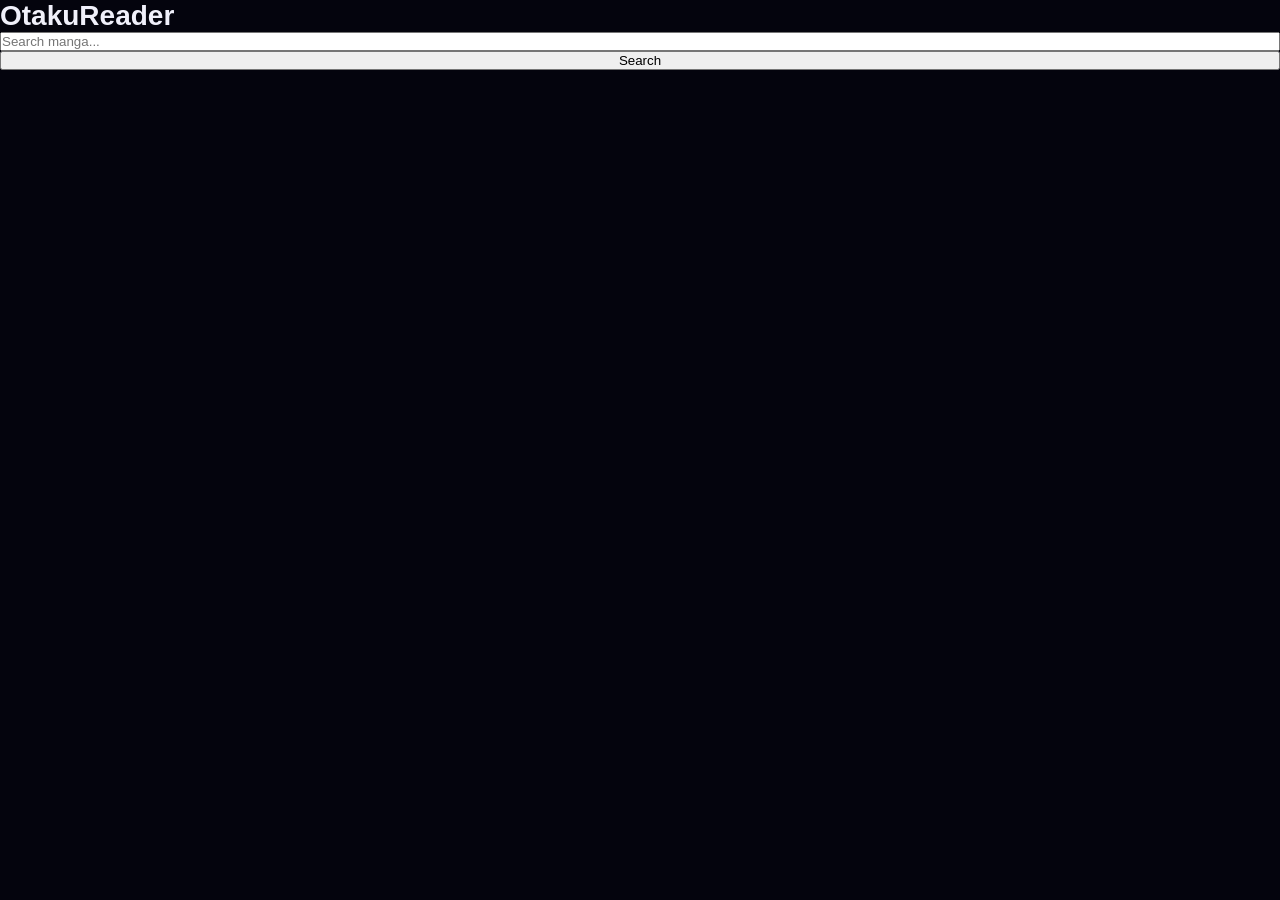
==== commit d99c264f: "Add initial HTML structure for OtakuReader" ====
--- a/index.html
+++ b/index.html
@@ -1,3777 +1,36 @@
-<!DOCTYPE html>
-<html lang="en">
-<head>
-<meta charset="UTF-8">
-<meta name="viewport" content="width=device-width,initial-scale=1,viewport-fit=cover">
-<meta name="theme-color" content="#04040d">
-<meta name="mobile-web-app-capable" content="yes">
-<meta name="apple-mobile-web-app-capable" content="yes">
-<meta name="apple-mobile-web-app-status-bar-style" content="black-translucent">
-<meta name="apple-mobile-web-app-title" content="OtakuReader">
-<meta name="description" content="Free manga reader — search, read, download offline">
-<title>OtakuReader</title>
-<link rel="preconnect" href="https://fonts.googleapis.com">
-<link href="https://fonts.googleapis.com/css2?family=Bebas+Neue&family=Rajdhani:wght@600;700&family=IBM+Plex+Sans:ital,wght@0,400;0,500;1,400&family=Share+Tech+Mono&display=swap" rel="stylesheet">
-<style>
-
-:root {
-  --bg: #04040d;
-  --bg2: #080814;
-  --bg3: #0e0e1c;
-  --bg4: #141424;
-  --bg5: #1a1a2e;
-  --line: #1e1e34;
-  --acc: #e8354f;
-  --acc2: #ff6d1f;
-  --gradient: linear-gradient(135deg, #e8354f, #ff6d1f);
-  --glow: 0 0 24px rgba(232,53,79,.35);
-  --blu: #0a84ff;
-  --grn: #30d158;
-  --gld: #ffd60a;
-  --pur: #bf5af2;
-  --t1: #f0f0fa;
-  --t2: #7878a0;
-  --t3: #32324a;
-  --r: 14px;
-  --rsm: 9px;
-  --safe-top: env(safe-area-inset-top, 0px);
-  --safe-bottom: env(safe-area-inset-bottom, 0px);
-}
-* { box-sizing: border-box; margin: 0; padding: 0; -webkit-tap-highlight-color: transparent; }
-html, body { height: 100%; overflow: hidden; background: var(--bg); color: var(--t1); font-family: 'IBM Plex Sans', sans-serif; font-size: 14px; }
-body { display: flex; flex-direction: column; overscroll-behavior: none; }
-::-webkit-scrollbar { width: 2px; height: 2px; }
-::-webkit-scrollbar-thumb { background: var(--acc); border-radius: 2px; }
-button { cursor: pointer; user-select: none; -webkit-tap-highlight-color: transparent; }
-
-/* APP SHELL */
-#app { display: flex; flex-direction: column; height: 100dvh; min-height: -webkit-fill-available; }
-
-/* HEADER */
-.hdr { display: flex; align-items: center; padding: calc(var(--safe-top) + 10px) 14px 10px; background: rgba(4,4,13,.96); backdrop-filter: blur(20px); -webkit-backdrop-filter: blur(20px); border-bottom: 1px solid var(--line); flex-shrink: 0; position: relative; z-index: 40; gap: 10px; }
-.hdr::after { content: ''; position: absolute; bottom: -1px; left: 0; right: 0; height: 1px; background: var(--gradient); opacity: .4; }
-.logo-wrap { flex: 1; }
-.logo { font-family: 'Bebas Neue', sans-serif; font-size: 22px; letter-spacing: 3px; background: var(--gradient); -webkit-background-clip: text; -webkit-text-fill-color: transparent; background-clip: text; line-height: 1; }
-.logo-tag { font-family: 'Share Tech Mono', monospace; font-size: 7px; color: var(--t3); letter-spacing: 2px; margin-top: 1px; }
-.hdr-actions { display: flex; gap: 6px; }
-.icon-btn { width: 36px; height: 36px; border-radius: var(--rsm); background: var(--bg3); border: 1px solid var(--line); display: flex; align-items: center; justify-content: center; color: var(--t2); font-size: 16px; transition: all .18s; flex-shrink: 0; }
-.icon-btn:active, .icon-btn.active { background: var(--acc); border-color: var(--acc); color: #fff; box-shadow: var(--glow); }
-.icon-btn.light { background: rgba(255,255,255,.1); border-color: rgba(255,255,255,.15); color: rgba(255,255,255,.8); }
-
-/* INSTALL BANNER */
-.install-bar { display: none; align-items: center; gap: 8px; padding: 8px 14px; background: rgba(232,53,79,.08); border-bottom: 1px solid rgba(232,53,79,.2); flex-shrink: 0; font-family: 'Share Tech Mono', monospace; font-size: 11px; color: var(--t2); }
-.install-bar.show { display: flex; }
-.install-bar button { padding: 5px 12px; border-radius: 6px; border: none; background: var(--acc); color: #fff; font-family: 'Rajdhani', sans-serif; font-size: 12px; font-weight: 700; }
-.install-bar .close-btn { background: transparent; border: none; color: var(--t3); font-size: 14px; padding: 4px; margin-left: auto; }
-
-/* SEARCH BAR */
-.search-bar { padding: 10px 14px 8px; background: var(--bg2); border-bottom: 1px solid var(--line); flex-shrink: 0; }
-.search-row { display: flex; gap: 8px; }
-.search-row input { flex: 1; height: 44px; background: var(--bg3); border: 1.5px solid var(--line); border-radius: var(--r); padding: 0 16px; color: var(--t1); font-family: 'IBM Plex Sans', sans-serif; font-size: 15px; outline: none; transition: border-color .2s, box-shadow .2s; -webkit-user-select: text; user-select: text; }
-.search-row input:focus { border-color: var(--acc); box-shadow: 0 0 0 3px rgba(232,53,79,.12); }
-.search-row input::placeholder { color: var(--t3); }
-.search-row button { height: 44px; padding: 0 18px; background: var(--gradient); border: none; border-radius: var(--r); color: #fff; font-family: 'Rajdhani', sans-serif; font-weight: 700; font-size: 14px; letter-spacing: .5px; transition: all .18s; flex-shrink: 0; box-shadow: var(--glow); }
-.search-row button:active { opacity: .82; transform: scale(.96); }
-.genre-row { display: flex; gap: 5px; padding-top: 8px; overflow-x: auto; scrollbar-width: none; }
-.genre-row::-webkit-scrollbar { display: none; }
-.genre-tag { flex-shrink: 0; height: 28px; padding: 0 12px; border-radius: 14px; border: 1px solid var(--line); background: var(--bg3); color: var(--t2); font-family: 'Rajdhani', sans-serif; font-size: 11px; font-weight: 700; letter-spacing: .3px; transition: all .18s; white-space: nowrap; }
-.genre-tag.active { background: var(--acc); border-color: var(--acc); color: #fff; }
-
-/* TAB BAR */
-.tab-bar { display: flex; background: var(--bg2); border-bottom: 1px solid var(--line); flex-shrink: 0; overflow-x: auto; scrollbar-width: none; }
-.tab-bar::-webkit-scrollbar { display: none; }
-.tab { flex-shrink: 0; padding: 9px 12px; font-family: 'Rajdhani', sans-serif; font-weight: 700; font-size: 11px; letter-spacing: .8px; text-transform: uppercase; color: var(--t3); border: none; background: none; border-bottom: 2px solid transparent; margin-bottom: -1px; transition: all .18s; white-space: nowrap; }
-.tab.active { color: var(--acc); border-bottom-color: var(--acc); }
-
-/* MAIN SCROLL */
-#main-scroll { flex: 1; overflow-y: auto; overflow-x: hidden; -webkit-overflow-scrolling: touch; padding-bottom: calc(var(--safe-bottom) + 64px); }
-.page { display: none; }
-.page.active { display: block; }
-
-/* SECTION HEADERS */
-.section-header { display: flex; align-items: center; justify-content: space-between; padding: 14px 14px 8px; }
-.section-title { font-family: 'Rajdhani', sans-serif; font-size: 13px; font-weight: 700; letter-spacing: 1px; text-transform: uppercase; color: var(--t1); }
-.live-dot { display: inline-flex; align-items: center; gap: 4px; padding: 2px 7px; border-radius: 8px; background: rgba(48,209,88,.1); border: 1px solid rgba(48,209,88,.25); font-family: 'Share Tech Mono', monospace; font-size: 8px; color: var(--grn); letter-spacing: 1px; }
-.live-dot::before { content: ''; width: 5px; height: 5px; border-radius: 50%; background: var(--grn); animation: pulse 1.5s ease infinite; }
-@keyframes pulse { 0%,100% { opacity: 1; } 50% { opacity: .2; } }
-.result-count { font-family: 'Share Tech Mono', monospace; font-size: 10px; color: var(--t3); }
-.link-btn { background: none; border: none; color: var(--acc); font-family: 'Share Tech Mono', monospace; font-size: 10px; letter-spacing: .5px; padding: 4px 0; }
-
-/* CARD ROW (horizontal scroll) */
-.card-row { display: flex; gap: 10px; padding: 0 14px 16px; overflow-x: auto; scrollbar-width: none; -webkit-overflow-scrolling: touch; }
-.card-row::-webkit-scrollbar { display: none; }
-.manga-card { flex-shrink: 0; width: 112px; cursor: pointer; transition: transform .18s; }
-.manga-card:active { transform: scale(.93); }
-.card-cover { width: 112px; height: 162px; border-radius: var(--rsm); overflow: hidden; position: relative; border: 1px solid var(--line); background: var(--bg3); }
-.card-cover img { width: 100%; height: 100%; object-fit: cover; display: block; position: relative; z-index: 1; }
-.card-fallback { position: absolute; inset: 0; display: flex; align-items: center; justify-content: center; font-family: 'Bebas Neue', sans-serif; font-size: 32px; color: var(--t3); z-index: 0; }
-.card-type-badge { position: absolute; top: 5px; left: 5px; font-size: 8px; font-weight: 700; padding: 2px 5px; border-radius: 3px; font-family: 'Rajdhani', sans-serif; letter-spacing: .3px; z-index: 2; }
-.card-saved-badge { position: absolute; bottom: 5px; right: 5px; font-size: 13px; z-index: 2; color: var(--gld); filter: drop-shadow(0 1px 4px rgba(0,0,0,.9)); display: none; }
-.card-saved-badge.show { display: block; }
-.card-dl-badge { position: absolute; bottom: 5px; left: 5px; background: rgba(48,209,88,.9); color: #000; font-size: 7px; padding: 1px 5px; border-radius: 3px; font-family: 'Share Tech Mono', monospace; z-index: 2; display: none; font-weight: 700; }
-.card-dl-badge.show { display: block; }
-.read-progress { position: absolute; bottom: 0; left: 0; right: 0; height: 3px; background: rgba(0,0,0,.5); z-index: 2; }
-.read-progress-fill { height: 100%; background: var(--gradient); }
-.card-title { font-size: 11px; font-weight: 500; margin-top: 6px; line-height: 1.35; color: var(--t1); display: -webkit-box; -webkit-line-clamp: 2; -webkit-box-orient: vertical; overflow: hidden; }
-.card-year { font-size: 9px; color: var(--t3); font-family: 'Share Tech Mono', monospace; margin-top: 2px; }
-
-/* LIST CARD (vertical) */
-.list-card { display: flex; gap: 12px; padding: 10px 14px; border-bottom: 1px solid var(--line); cursor: pointer; transition: background .15s; align-items: flex-start; }
-.list-card:active { background: var(--bg3); }
-.list-cover { width: 56px; height: 80px; border-radius: var(--rsm); overflow: hidden; flex-shrink: 0; background: var(--bg3); border: 1px solid var(--line); position: relative; }
-.list-cover img { width: 100%; height: 100%; object-fit: cover; display: block; position: relative; z-index: 1; }
-.list-cover .card-fallback { font-size: 22px; }
-.list-info { flex: 1; min-width: 0; display: flex; flex-direction: column; gap: 3px; }
-.list-title { font-size: 13px; font-weight: 500; color: var(--t1); white-space: nowrap; overflow: hidden; text-overflow: ellipsis; }
-.list-meta { font-size: 10px; color: var(--t3); font-family: 'Share Tech Mono', monospace; }
-.list-tags { display: flex; gap: 3px; flex-wrap: wrap; margin-top: 2px; }
-.tag { font-size: 8px; padding: 2px 5px; border-radius: 3px; background: var(--bg4); color: var(--t2); font-family: 'Rajdhani', sans-serif; font-weight: 700; }
-.tag.ongoing { background: rgba(48,209,88,.1); color: var(--grn); }
-.tag.new { background: rgba(232,53,79,.1); color: var(--acc); }
-.list-arrow { color: var(--t3); font-size: 18px; align-self: center; flex-shrink: 0; }
-
-/* SKELETON LOADERS */
-@keyframes shimmer { from { background-position: -200% 0; } to { background-position: 200% 0; } }
-.skeleton-card { flex-shrink: 0; width: 112px; height: 162px; border-radius: var(--rsm); background: linear-gradient(90deg, var(--bg3) 25%, var(--bg4) 50%, var(--bg3) 75%); background-size: 200%; animation: shimmer 1.4s infinite; }
-.list-skeleton { height: 100px; margin: 0 14px 1px; border-radius: var(--rsm); background: linear-gradient(90deg, var(--bg3) 25%, var(--bg4) 50%, var(--bg3) 75%); background-size: 200%; animation: shimmer 1.4s infinite; }
-
-/* LIBRARY */
-.lib-toolbar { padding: 10px 14px 6px; }
-.lib-toolbar input { width: 100%; height: 38px; background: var(--bg3); border: 1px solid var(--line); border-radius: var(--rsm); padding: 0 12px; color: var(--t1); font-family: 'IBM Plex Sans', sans-serif; font-size: 13px; outline: none; -webkit-user-select: text; user-select: text; transition: border-color .2s; }
-.lib-toolbar input:focus { border-color: var(--acc); }
-.lib-toolbar input::placeholder { color: var(--t3); }
-.chip-row { display: flex; gap: 5px; padding-top: 8px; overflow-x: auto; scrollbar-width: none; }
-.chip-row::-webkit-scrollbar { display: none; }
-.chip { flex-shrink: 0; height: 26px; padding: 0 12px; border-radius: 13px; border: 1px solid var(--line); background: var(--bg3); color: var(--t2); font-family: 'Rajdhani', sans-serif; font-size: 11px; font-weight: 700; transition: all .18s; }
-.chip.active { background: var(--acc); border-color: var(--acc); color: #fff; }
-.lib-grid { display: grid; grid-template-columns: repeat(3, 1fr); gap: 10px; padding: 12px; }
-@media (min-width: 380px) { .lib-grid { grid-template-columns: repeat(4, 1fr); } }
-@media (min-width: 500px) { .lib-grid { grid-template-columns: repeat(5, 1fr); } }
-.lib-card { cursor: pointer; transition: transform .18s; }
-.lib-card:active { transform: scale(.93); }
-.lib-cover { width: 100%; aspect-ratio: 2/3; border-radius: var(--rsm); overflow: hidden; background: var(--bg3); border: 1px solid var(--line); position: relative; }
-.lib-cover img { width: 100%; height: 100%; object-fit: cover; display: block; }
-.lib-cover .card-fallback { font-size: 22px; }
-.lib-unread { position: absolute; top: 4px; right: 4px; background: var(--acc); color: #fff; font-size: 8px; min-width: 16px; height: 16px; border-radius: 8px; display: flex; align-items: center; justify-content: center; padding: 0 3px; font-family: 'Share Tech Mono', monospace; z-index: 2; }
-.lib-dl-badge { position: absolute; bottom: 4px; left: 4px; background: rgba(48,209,88,.9); color: #000; font-size: 7px; padding: 1px 5px; border-radius: 3px; font-family: 'Share Tech Mono', monospace; z-index: 2; display: none; font-weight: 700; }
-.lib-dl-badge.show { display: block; }
-.lib-title { font-size: 9px; margin-top: 4px; text-align: center; color: var(--t2); display: -webkit-box; -webkit-line-clamp: 2; -webkit-box-orient: vertical; overflow: hidden; font-weight: 500; line-height: 1.35; }
-.lib-progress { width: 100%; height: 2px; background: var(--bg4); border-radius: 1px; margin-top: 3px; overflow: hidden; }
-.lib-progress-fill { height: 100%; background: var(--gradient); border-radius: 1px; }
-.empty-state { display: flex; flex-direction: column; align-items: center; gap: 10px; padding: 50px 30px; text-align: center; }
-.empty-icon { font-size: 42px; opacity: .2; }
-.empty-state h3 { font-family: 'Rajdhani', sans-serif; font-size: 16px; letter-spacing: .5px; color: var(--t2); }
-.empty-state p { font-size: 11px; line-height: 1.9; color: var(--t3); max-width: 240px; }
-
-/* SETTINGS */
-.settings-section { padding: 14px 14px 4px; border-bottom: 1px solid var(--line); }
-.settings-section:last-child { border-bottom: none; }
-.settings-label { font-family: 'Share Tech Mono', monospace; font-size: 8px; letter-spacing: 2px; text-transform: uppercase; color: var(--acc); margin-bottom: 10px; }
-.settings-row { display: flex; align-items: center; justify-content: space-between; padding: 8px 0; border-bottom: 1px solid rgba(30,30,52,.5); }
-.settings-row:last-child { border-bottom: none; }
-.settings-name { font-size: 13px; color: var(--t1); }
-.settings-desc { font-size: 10px; color: var(--t3); margin-top: 2px; font-family: 'Share Tech Mono', monospace; }
-.toggle { width: 44px; height: 24px; border-radius: 12px; background: var(--bg4); border: 1px solid var(--line); position: relative; transition: background .25s; flex-shrink: 0; }
-.toggle::after { content: ''; position: absolute; width: 18px; height: 18px; border-radius: 50%; background: #fff; top: 2px; left: 2px; transition: transform .25s; box-shadow: 0 1px 4px rgba(0,0,0,.4); }
-.toggle.on { background: var(--acc); border-color: var(--acc); }
-.toggle.on::after { transform: translateX(20px); }
-.stats-grid { display: grid; grid-template-columns: 1fr 1fr; gap: 10px; margin-bottom: 12px; }
-.stat-card { background: var(--bg3); border: 1px solid var(--line); border-radius: var(--r); padding: 14px; text-align: center; position: relative; overflow: hidden; }
-.stat-card::after { content: ''; position: absolute; bottom: 0; left: 0; right: 0; height: 2px; background: var(--gradient); }
-.stat-value { font-family: 'Bebas Neue', sans-serif; font-size: 30px; background: var(--gradient); -webkit-background-clip: text; -webkit-text-fill-color: transparent; background-clip: text; line-height: 1.1; }
-.stat-label { font-family: 'Share Tech Mono', monospace; font-size: 9px; color: var(--t3); margin-top: 4px; letter-spacing: 1px; }
-.genre-bar-row { display: flex; align-items: center; gap: 8px; padding: 4px 0; }
-.genre-bar-label { font-family: 'Share Tech Mono', monospace; font-size: 10px; color: var(--t2); width: 90px; flex-shrink: 0; overflow: hidden; text-overflow: ellipsis; white-space: nowrap; }
-.genre-bar-track { flex: 1; height: 5px; background: var(--bg4); border-radius: 3px; overflow: hidden; }
-.genre-bar-fill { height: 100%; background: var(--gradient); border-radius: 3px; transition: width .4s; }
-.genre-bar-count { font-family: 'Share Tech Mono', monospace; font-size: 10px; color: var(--t3); flex-shrink: 0; }
-.action-btn { width: 100%; padding: 12px; background: var(--gradient); border: none; border-radius: var(--rsm); color: #fff; font-family: 'Rajdhani', sans-serif; font-size: 13px; font-weight: 700; letter-spacing: .5px; box-shadow: var(--glow); transition: opacity .18s; display: flex; align-items: center; justify-content: center; gap: 8px; }
-.action-btn:active { opacity: .82; }
-.action-btn.blue { background: linear-gradient(135deg, var(--blu), #40a0ff); box-shadow: none; }
-.action-btn.purple { background: linear-gradient(135deg, var(--pur), #e080ff); box-shadow: none; }
-.action-btn.red { background: rgba(232,53,79,.12); color: var(--acc); border: 1px solid rgba(232,53,79,.25); box-shadow: none; }
-.app-version { text-align: center; padding: 16px; font-family: 'Share Tech Mono', monospace; font-size: 9px; color: var(--t3); letter-spacing: 1px; }
-
-/* BOTTOM NAV */
-.bottom-nav { position: fixed; bottom: 0; left: 0; right: 0; display: flex; background: rgba(4,4,13,.97); border-top: 1px solid var(--line); padding-bottom: var(--safe-bottom); backdrop-filter: blur(20px); -webkit-backdrop-filter: blur(20px); z-index: 90; }
-.bottom-nav::before { content: ''; position: absolute; top: 0; left: 0; right: 0; height: 1px; background: var(--gradient); opacity: .3; }
-.nav-item { flex: 1; display: flex; flex-direction: column; align-items: center; padding: 8px 0; border: none; background: none; color: var(--t3); font-size: 8px; font-family: 'Rajdhani', sans-serif; letter-spacing: .5px; text-transform: uppercase; transition: color .18s; gap: 2px; }
-.nav-icon { font-size: 18px; transition: transform .2s, filter .2s; display: block; }
-.nav-item.active { color: var(--acc); }
-.nav-item.active .nav-icon { transform: translateY(-1px); filter: drop-shadow(0 0 5px var(--acc)); }
-.scroll-top-btn { position: fixed; right: 14px; bottom: calc(var(--safe-bottom) + 68px); width: 40px; height: 40px; border-radius: 50%; background: var(--acc); color: #fff; font-size: 18px; border: none; box-shadow: var(--glow); z-index: 89; display: none; align-items: center; justify-content: center; }
-.scroll-top-btn.show { display: flex; }
-.no-results { text-align: center; padding: 32px 20px; color: var(--t3); font-family: 'Share Tech Mono', monospace; font-size: 11px; line-height: 1.9; }
-.list-container { display: flex; flex-direction: column; }
-
-/* SPINNER */
-.spinner-wrap { display: flex; flex-direction: column; align-items: center; gap: 10px; padding: 40px; }
-.spinner { width: 30px; height: 30px; border: 3px solid var(--bg4); border-top-color: var(--acc); border-radius: 50%; animation: spin .7s linear infinite; }
-@keyframes spin { to { transform: rotate(360deg); } }
-.spinner-label { font-family: 'Share Tech Mono', monospace; font-size: 10px; color: var(--t3); letter-spacing: 1px; }
-
-/* DETAIL OVERLAY */
-.overlay { position: fixed; inset: 0; z-index: 200; display: none; flex-direction: column; background: var(--bg); transform: translateX(100%); transition: transform .3s cubic-bezier(.25,.46,.45,.94); overflow-y: auto; -webkit-overflow-scrolling: touch; }
-.overlay.open { display: flex; transform: translateX(0); }
-.detail-panel { display: flex; flex-direction: column; min-height: 100%; }
-.detail-header { position: sticky; top: 0; display: flex; align-items: center; justify-content: space-between; padding: calc(var(--safe-top) + 8px) 12px 10px; background: rgba(4,4,13,.9); backdrop-filter: blur(20px); z-index: 10; }
-.back-btn { background: rgba(255,255,255,.08); border: 1px solid rgba(255,255,255,.12); border-radius: var(--rsm); padding: 7px 12px; color: rgba(255,255,255,.8); font-family: 'Rajdhani', sans-serif; font-size: 13px; font-weight: 700; }
-.detail-actions { display: flex; gap: 6px; }
-.detail-hero { position: relative; padding-top: 55%; overflow: hidden; flex-shrink: 0; }
-.detail-blur { position: absolute; inset: -20%; background-size: cover; background-position: center; filter: blur(36px) brightness(.18) saturate(2); transform: scale(1.3); }
-.detail-cover-wrap { position: absolute; bottom: 0; left: 14px; width: 90px; height: 130px; border-radius: 10px; overflow: hidden; border: 2px solid rgba(255,255,255,.12); box-shadow: 0 16px 48px rgba(0,0,0,.8); z-index: 2; background: var(--bg3); }
-.detail-cover { width: 100%; height: 100%; object-fit: cover; display: block; }
-.detail-cover-fallback { position: absolute; inset: 0; display: flex; align-items: center; justify-content: center; font-family: 'Bebas Neue', sans-serif; font-size: 28px; color: var(--t3); }
-.detail-meta { position: absolute; bottom: 0; left: 120px; right: 14px; z-index: 2; padding-bottom: 10px; }
-.detail-type { font-family: 'Rajdhani', sans-serif; font-size: 10px; font-weight: 700; letter-spacing: 1px; margin-bottom: 5px; }
-.detail-title { font-family: 'Rajdhani', sans-serif; font-size: 18px; font-weight: 700; line-height: 1.2; text-shadow: 0 2px 12px rgba(0,0,0,.9); margin-bottom: 4px; }
-.detail-author { font-size: 11px; color: rgba(255,255,255,.4); font-family: 'Share Tech Mono', monospace; margin-bottom: 8px; }
-.detail-stats { display: flex; gap: 14px; }
-.detail-stat { text-align: left; }
-.detail-stat span { font-family: 'Bebas Neue', sans-serif; font-size: 16px; color: var(--acc); line-height: 1; display: block; }
-.detail-stat label { font-size: 8px; color: rgba(255,255,255,.25); font-family: 'Share Tech Mono', monospace; text-transform: uppercase; letter-spacing: .5px; }
-.detail-body { padding: 14px; flex: 1; }
-.detail-genres { display: flex; gap: 5px; flex-wrap: wrap; margin-bottom: 10px; }
-.genre-pill { padding: 4px 10px; border-radius: 20px; background: var(--bg3); border: 1px solid var(--line); font-size: 10px; color: var(--t2); font-family: 'Rajdhani', sans-serif; font-weight: 700; }
-.detail-desc { font-size: 12px; line-height: 1.9; color: var(--t2); font-style: italic; }
-.detail-desc.collapsed { display: -webkit-box; -webkit-line-clamp: 3; -webkit-box-orient: vertical; overflow: hidden; }
-.read-more-btn { background: none; border: none; color: var(--acc); font-family: 'Share Tech Mono', monospace; font-size: 10px; margin-top: 5px; padding: 2px 0; }
-.detail-rating { display: flex; align-items: center; gap: 8px; margin: 12px 0 8px; }
-.star { font-size: 22px; cursor: pointer; color: var(--t3); transition: color .15s, transform .15s; }
-.star.on { color: var(--gld); }
-.star:active { transform: scale(1.3); }
-.rating-label { font-family: 'Share Tech Mono', monospace; font-size: 9px; color: var(--t3); }
-.detail-btn-row { display: flex; gap: 8px; margin: 12px 0 16px; }
-.primary-btn { flex: 2; padding: 12px; border-radius: var(--rsm); border: none; background: var(--gradient); color: #fff; font-family: 'Rajdhani', sans-serif; font-size: 13px; font-weight: 700; letter-spacing: .5px; box-shadow: var(--glow); transition: all .18s; }
-.primary-btn:active { opacity: .85; }
-.secondary-btn { flex: 1; padding: 12px; border-radius: var(--rsm); border: 1px solid var(--line); background: var(--bg3); color: var(--t1); font-family: 'Rajdhani', sans-serif; font-size: 11px; font-weight: 700; transition: all .18s; }
-.secondary-btn:active { opacity: .75; }
-.secondary-btn.saved { border-color: var(--gld); color: var(--gld); background: rgba(255,214,10,.06); }
-.secondary-btn.dl-btn { border-color: var(--blu); color: var(--blu); background: rgba(10,132,255,.06); }
-.chapters-header { display: flex; align-items: center; justify-content: space-between; margin-bottom: 8px; }
-.chapters-header span { font-family: 'Rajdhani', sans-serif; font-size: 12px; font-weight: 700; letter-spacing: .5px; color: var(--t2); }
-.chapter-item { display: flex; align-items: center; padding: 10px 0; border-bottom: 1px solid rgba(30,30,52,.6); cursor: pointer; transition: opacity .15s; gap: 8px; }
-.chapter-item:active { opacity: .6; }
-.chapter-info { flex: 1; min-width: 0; }
-.chapter-num { font-family: 'Rajdhani', sans-serif; font-size: 13px; font-weight: 700; color: var(--t1); }
-.chapter-num.read { color: var(--t3); }
-.chapter-date { font-size: 9px; color: var(--t3); font-family: 'Share Tech Mono', monospace; margin-top: 2px; }
-.chapter-dl-btn { font-size: 15px; padding: 5px 7px; border-radius: 6px; border: none; background: none; color: var(--t3); transition: all .18s; flex-shrink: 0; }
-.chapter-dl-btn:active { background: rgba(232,53,79,.1); }
-.chapter-dl-btn.downloaded { color: var(--grn); }
-.chapter-dot { width: 7px; height: 7px; border-radius: 50%; background: var(--acc); flex-shrink: 0; }
-.chapter-dot.read { background: var(--t3); }
-.load-more-btn { width: 100%; padding: 11px; margin-top: 12px; background: var(--bg3); border: 1px solid var(--line); border-radius: var(--rsm); color: var(--t2); font-family: 'Rajdhani', sans-serif; font-size: 12px; font-weight: 700; letter-spacing: .5px; transition: all .18s; }
-.load-more-btn:active { border-color: var(--acc); color: var(--acc); }
-
-/* READER */
-.reader-overlay { position: fixed; inset: 0; background: #000; z-index: 300; display: none; flex-direction: column; }
-.reader-overlay.open { display: flex; }
-.reader-header { position: absolute; top: 0; left: 0; right: 0; display: flex; align-items: center; gap: 8px; padding: calc(var(--safe-top) + 8px) 12px 14px; background: linear-gradient(180deg, rgba(0,0,0,.92), transparent); z-index: 10; transition: opacity .3s; }
-.reader-header.hidden, .reader-footer.hidden { opacity: 0; pointer-events: none; }
-.back-btn.light { background: rgba(255,255,255,.1); border-color: rgba(255,255,255,.15); }
-.reader-info { flex: 1; min-width: 0; }
-.reader-title { font-family: 'Rajdhani', sans-serif; font-size: 13px; font-weight: 700; white-space: nowrap; overflow: hidden; text-overflow: ellipsis; }
-.reader-subtitle { font-size: 9px; color: rgba(255,255,255,.35); font-family: 'Share Tech Mono', monospace; margin-top: 1px; }
-.mode-btn { padding: 5px 10px; border-radius: 6px; background: rgba(255,255,255,.1); border: 1px solid rgba(255,255,255,.15); font-size: 9px; font-family: 'Share Tech Mono', monospace; color: rgba(255,255,255,.7); flex-shrink: 0; }
-.offline-badge { display: none; background: var(--grn); color: #000; font-family: 'Share Tech Mono', monospace; font-size: 8px; padding: 3px 7px; border-radius: 4px; font-weight: 700; flex-shrink: 0; }
-.offline-badge.show { display: block; }
-.reader-scroll { flex: 1; overflow-y: auto; overflow-x: hidden; -webkit-overflow-scrolling: touch; }
-.reader-scroll::-webkit-scrollbar { display: none; }
-.reader-pages { display: flex; flex-direction: column; align-items: center; max-width: 800px; margin: 0 auto; padding-top: 56px; }
-.reader-pages img { width: 100%; display: block; max-width: 800px; }
-.chapter-nav { display: flex; gap: 10px; padding: 16px 14px; max-width: 800px; margin: 0 auto; width: 100%; }
-.nav-btn { flex: 1; padding: 12px; background: rgba(255,255,255,.08); border: 1px solid rgba(255,255,255,.12); border-radius: var(--rsm); color: rgba(255,255,255,.7); font-family: 'Rajdhani', sans-serif; font-size: 13px; font-weight: 700; transition: all .2s; }
-.nav-btn:disabled { opacity: .25; pointer-events: none; }
-.nav-btn.primary { background: var(--gradient); border-color: transparent; color: #fff; }
-.brightness-overlay { position: absolute; inset: 0; pointer-events: none; z-index: 5; }
-.reader-footer { position: absolute; bottom: 0; left: 0; right: 0; padding: 10px 12px calc(var(--safe-bottom) + 10px); background: linear-gradient(0deg, rgba(0,0,0,.9), transparent); display: flex; align-items: center; gap: 10px; z-index: 10; transition: opacity .3s; }
-.page-count { font-family: 'Share Tech Mono', monospace; font-size: 11px; color: rgba(255,255,255,.35); white-space: nowrap; flex-shrink: 0; }
-.progress-bar { flex: 1; height: 3px; background: rgba(255,255,255,.1); border-radius: 2px; overflow: hidden; }
-.progress-fill { height: 100%; background: var(--gradient); border-radius: 2px; transition: width .15s; }
-.reader-settings-panel { position: absolute; bottom: 0; left: 0; right: 0; background: rgba(0,0,0,.85); backdrop-filter: blur(20px); z-index: 20; display: none; padding-bottom: var(--safe-bottom); }
-.reader-settings-panel.show { display: block; }
-.reader-settings-inner { padding: 16px; }
-.rs-row { display: flex; align-items: center; gap: 12px; margin-bottom: 14px; }
-.rs-label { font-family: 'Share Tech Mono', monospace; font-size: 10px; color: var(--t2); width: 80px; flex-shrink: 0; }
-.rs-row input[type=range] { flex: 1; -webkit-appearance: none; height: 4px; border-radius: 2px; background: rgba(255,255,255,.15); outline: none; cursor: pointer; }
-.rs-row input[type=range]::-webkit-slider-thumb { -webkit-appearance: none; width: 20px; height: 20px; border-radius: 50%; background: var(--acc); cursor: pointer; }
-.rs-val { font-family: 'Share Tech Mono', monospace; font-size: 10px; color: var(--acc); width: 34px; text-align: right; flex-shrink: 0; }
-.rs-modes { display: flex; gap: 8px; margin-bottom: 10px; }
-.rs-mode { flex: 1; padding: 9px; border-radius: var(--rsm); background: rgba(255,255,255,.06); border: 1px solid rgba(255,255,255,.12); color: rgba(255,255,255,.5); font-family: 'Rajdhani', sans-serif; font-size: 11px; font-weight: 700; transition: all .18s; }
-.rs-mode.active { background: var(--acc); border-color: var(--acc); color: #fff; }
-
-/* DOWNLOAD OVERLAY */
-.dl-overlay { position: fixed; inset: 0; background: rgba(4,4,13,.97); z-index: 500; display: none; align-items: center; justify-content: center; }
-.dl-overlay.show { display: flex; }
-.dl-overlay-inner { display: flex; flex-direction: column; align-items: center; text-align: center; padding: 32px; max-width: 340px; width: 100%; }
-.dl-icon { font-size: 44px; margin-bottom: 14px; animation: bounce .8s ease infinite; }
-@keyframes bounce { 0%,100% { transform: translateY(0); } 50% { transform: translateY(-8px); } }
-.dl-title { font-family: 'Bebas Neue', sans-serif; font-size: 22px; letter-spacing: 2px; margin-bottom: 4px; }
-.dl-manga { font-size: 11px; color: var(--t2); font-family: 'Share Tech Mono', monospace; margin-bottom: 22px; max-width: 260px; line-height: 1.6; }
-.dl-progress-wrap { width: 100%; margin-bottom: 10px; }
-.dl-progress-bar { width: 100%; height: 6px; background: var(--bg4); border-radius: 3px; overflow: hidden; }
-.dl-progress-fill { height: 100%; background: var(--gradient); border-radius: 3px; transition: width .3s; }
-.dl-pct { font-family: 'Bebas Neue', sans-serif; font-size: 52px; background: var(--gradient); -webkit-background-clip: text; -webkit-text-fill-color: transparent; background-clip: text; margin: 8px 0 4px; line-height: 1; }
-.dl-page { font-family: 'Share Tech Mono', monospace; font-size: 10px; color: var(--t3); margin-bottom: 22px; }
-.dl-overlay-inner button { padding: 10px 28px; background: var(--bg3); border: 1px solid var(--line); border-radius: var(--rsm); color: var(--t2); font-family: 'Rajdhani', sans-serif; font-size: 13px; font-weight: 700; }
-
-/* DOWNLOADS PAGE */
-.dl-manga-group { padding: 8px 14px 4px; font-family: 'Rajdhani', sans-serif; font-size: 12px; font-weight: 700; color: var(--acc); border-bottom: 1px solid var(--line); letter-spacing: .5px; }
-.dl-chapter-row { display: flex; align-items: center; gap: 10px; padding: 10px 14px; border-bottom: 1px solid var(--line); }
-.dl-chap-info { flex: 1; min-width: 0; }
-.dl-chap-num { font-family: 'Rajdhani', sans-serif; font-size: 13px; font-weight: 700; }
-.dl-chap-meta { font-size: 9px; color: var(--t3); font-family: 'Share Tech Mono', monospace; margin-top: 2px; }
-.dl-read-btn { padding: 6px 12px; background: var(--gradient); border: none; border-radius: 6px; color: #fff; font-family: 'Rajdhani', sans-serif; font-size: 11px; font-weight: 700; flex-shrink: 0; box-shadow: var(--glow); }
-.dl-del-btn { font-size: 18px; padding: 4px; border: none; background: none; color: var(--acc); flex-shrink: 0; opacity: .6; transition: opacity .18s; }
-.dl-del-btn:active { opacity: 1; }
-.dc-empty { padding: 36px 20px; text-align: center; font-family: 'Share Tech Mono', monospace; font-size: 11px; color: var(--t3); line-height: 2.2; }
-
-/* TOAST */
-.toast { position: fixed; bottom: 74px; transition: bottom .2s, left: 50%; transform: translateX(-50%) translateY(12px); background: var(--bg4); border: 1px solid var(--line); padding: 9px 18px; border-radius: var(--r); font-size: 12px; font-family: 'Rajdhani', sans-serif; font-weight: 700; letter-spacing: .3px; z-index: 999; opacity: 0; pointer-events: none; transition: all .24s; white-space: nowrap; box-shadow: 0 6px 24px rgba(0,0,0,.7); max-width: 90vw; overflow: hidden; text-overflow: ellipsis; }
-.toast-error { border-color: rgba(232,53,79,.4) !important; color: var(--acc) !important; }
-.toast-ok { border-color: rgba(48,209,88,.4) !important; color: var(--grn) !important; }
-.toast.show { opacity: 1; transform: translateX(-50%) translateY(0); }
-
-/* ANIMATIONS */
-@keyframes fadeUp { from { opacity: 0; transform: translateY(8px); } to { opacity: 1; transform: translateY(0); } }
-.fade-up { animation: fadeUp .3s ease forwards; }
-
-/* ERROR BOX */
-.error-box { background: rgba(232,53,79,.07); border: 1px solid rgba(232,53,79,.2); border-radius: var(--r); padding: 14px; margin: 10px 14px; font-size: 11px; color: var(--t2); line-height: 1.9; font-family: 'Share Tech Mono', monospace; }
-.error-box b { color: var(--acc); }
-.error-box a { color: var(--acc); }
-
-
-/* Active nav underline glow */
-.nav-item.active::before { content: ''; position: absolute; top: 0; left: 50%; transform: translateX(-50%); width: 24px; height: 2px; background: var(--gradient); border-radius: 0 0 2px 2px; }
-.nav-item { position: relative; }
-/* Tab transition */
-.page { animation: none; }
-.page.active { animation: fadeUp .22s ease both; }
-/* Input focus ring */
-input:focus, select:focus { outline: none; }
-/* Chip hover */
-.chip:not(.active):active { border-color: var(--acc); color: var(--acc); }
-/* Genre tag hover */
-.genre-tag:not(.active):active { border-color: var(--acc); color: var(--acc); }
-/* Lib sort select */
-#lib-sort, #dl-sort { cursor: pointer; transition: border-color .18s; }
-#lib-sort:focus, #dl-sort:focus { border-color: var(--acc); }
-/* Chapter item hover */
-.chapter-item:active { background: var(--bg3); border-radius: var(--rsm); padding-left: 4px; }
-/* Detail hero gradient fix */
-.detail-hero::after { content: ''; position: absolute; inset: 0; background: linear-gradient(to bottom, transparent 40%, var(--bg) 100%); z-index: 1; pointer-events: none; }
-.detail-cover-wrap { z-index: 3; }
-.detail-meta { z-index: 3; }
-/* Better chapter dot */
-.chapter-dot { transition: background .2s; }
-/* Reader page transition */
-.reader-pages img { transition: opacity .15s; }
-/* Smooth mode button */
-.rs-mode { transition: all .18s; }
-/* Download bounce anim fix */
-.dl-icon { display: block; }
-/* Storage mini cards */
-#history-count, #storage-used { line-height: 1.1; margin-bottom: 2px; }
-
-
-.chapters-filter { display:flex; gap:5px; margin-bottom:8px; flex-wrap:wrap; }
-
-
-.accent-swatch { width:28px;height:28px;border-radius:50%;border:2px solid transparent;cursor:pointer;transition:transform .18s,border-color .18s;flex-shrink:0; }
-.accent-swatch.active { border-color:#fff;transform:scale(1.15); }
-.accent-swatch:active { transform:scale(.9); }
-
-
-.chapter-num.current-chap { color: var(--acc) !important; }
-.chapter-num.current-chap::before { content: '▶ '; font-size: 10px; }
-
-
-#manga-note:focus { border-color: var(--acc); }
-#manga-note::placeholder { color: var(--t3); }
-
-
-.card-cover img, .list-cover img, .lib-cover img, .detail-cover {
-  background: linear-gradient(90deg, var(--bg3) 25%, var(--bg4) 50%, var(--bg3) 75%);
-  background-size: 200%;
-  animation: shimmer 1.4s infinite;
-}
-.card-cover img[src]:not([src=""]), .list-cover img[src]:not([src=""]),
-.lib-cover img[src]:not([src=""]), .detail-cover[src]:not([src=""]) {
-  animation: none;
-  background: none;
-}
-
-
-@keyframes starPop { 0% { transform: scale(1); } 40% { transform: scale(1.4); } 70% { transform: scale(.9); } 100% { transform: scale(1); } }
-.star.pop { animation: starPop .3s ease forwards; }
-
-
-.bottom-nav { transition: transform .25s cubic-bezier(.25,.46,.45,.94); }
-.bottom-nav.hidden { transform: translateY(100%); }
-
-
-@keyframes fadeUpStagger { from { opacity: 0; transform: translateY(12px); } to { opacity: 1; transform: translateY(0); } }
-.fade-up { animation: fadeUpStagger .3s ease both; }
-.card-row .manga-card:nth-child(1) { animation-delay: .04s; }
-.card-row .manga-card:nth-child(2) { animation-delay: .08s; }
-.card-row .manga-card:nth-child(3) { animation-delay: .12s; }
-.card-row .manga-card:nth-child(4) { animation-delay: .16s; }
-.card-row .manga-card:nth-child(5) { animation-delay: .20s; }
-.card-row .manga-card:nth-child(6) { animation-delay: .24s; }
-.list-container .list-card:nth-child(n+1) { animation: fadeUpStagger .3s ease both; }
-.list-container .list-card:nth-child(1) { animation-delay: .03s; }
-.list-container .list-card:nth-child(2) { animation-delay: .06s; }
-.list-container .list-card:nth-child(3) { animation-delay: .09s; }
-.list-container .list-card:nth-child(4) { animation-delay: .12s; }
-.list-container .list-card:nth-child(5) { animation-delay: .15s; }
-.list-container .list-card:nth-child(6) { animation-delay: .18s; }
-.list-container .list-card:nth-child(n+7) { animation-delay: .21s; }
-
-
-.reader-title { overflow: hidden; white-space: nowrap; }
-.reader-title.long { animation: marquee 8s linear infinite; }
-@keyframes marquee { 0%,20% { transform: translateX(0); } 80%,100% { transform: translateX(-60%); } }
-
-
-img[data-src] { background: linear-gradient(90deg, var(--bg3) 25%, var(--bg4) 50%, var(--bg3) 75%); background-size: 200%; animation: shimmer 1.4s infinite; }
-
-
-.chapter-item:nth-child(even) { background: rgba(14,14,28,.4); }
-.chapter-item { border-radius: 6px; margin-bottom: 1px; transition: background .15s, transform .12s; }
-.chapter-item:active { transform: scale(.98); background: var(--bg4) !important; }
-
-
-/* Ensure fallback letter shows when image fails */
-.card-cover .card-fallback { z-index: 0; }
-.card-cover img { position: relative; z-index: 1; background: transparent; }
-.list-cover .card-fallback { z-index: 0; }
-.list-cover img { position: relative; z-index: 1; }
-.lib-cover .card-fallback { z-index: 0; }
-
-</style>
-<link rel="manifest" id="pwa-manifest">
-</head>
-<body>
-<div id="app">
-
-  <header class="hdr">
-    <div class="logo-wrap">
-      <div class="logo">OtakuReader</div>
-      <div class="logo-tag">FREE &middot; OFFLINE &middot; NO ADS</div>
-    </div>
-    <div class="hdr-actions">
-      <button class="icon-btn" id="btn-rand" title="Random manga" style="position:relative">&#127922;<span id="source-indicator" style="display:none;position:absolute;top:3px;right:3px;width:7px;height:7px;border-radius:50%;background:var(--acc);border:1.5px solid var(--bg)"></span></button>
-      <button class="icon-btn" id="btn-amoled" title="Toggle AMOLED">&#9680;</button>
-    </div>
-  </header>
-
-  <div class="install-bar" id="install-bar">
-    <span>&#128241; Install as app for full offline support</span>
-    <button id="install-btn">Install</button>
-    <button class="close-btn" id="install-close">&#10005;</button>
-  </div>
-
-  <div class="search-bar">
-    <div class="search-row">
-      <input id="search-input" type="search" placeholder="Search any manga, manhwa, manhua..." autocomplete="off" spellcheck="false" enterkeyhint="search">
-      <button id="search-clear-btn" style="display:none;width:36px;height:44px;background:none;border:none;color:var(--t3);font-size:18px;flex-shrink:0;padding:0" aria-label="Clear search">&#10005;</button><button id="search-btn">Search</button>
-    </div>
-    <div class="genre-row" id="genre-row">
-      <button class="genre-tag active" data-genre="all">All</button>
-      <button class="genre-tag" data-genre="manga">Manga</button>
-      <button class="genre-tag" data-genre="manhwa">Manhwa</button>
-      <button class="genre-tag" data-genre="manhua">Manhua</button>
-      <button class="genre-tag" data-genre="action">Action</button>
-      <button class="genre-tag" data-genre="romance">Romance</button>
-      <button class="genre-tag" data-genre="fantasy">Fantasy</button>
-      <button class="genre-tag" data-genre="isekai">Isekai</button>
-      <button class="genre-tag" data-genre="horror">Horror</button>
-      <button class="genre-tag" data-genre="sci-fi">Sci-Fi</button>
-      <button class="genre-tag" data-genre="comedy">Comedy</button>
-      <button class="genre-tag" data-genre="adventure">Adventure</button>
-      <button class="genre-tag" data-genre="cultivation">Cultivation</button>
-      <button class="genre-tag" data-genre="sports">Sports</button>
-      <button class="genre-tag" data-genre="drama">Drama</button>
-    </div>
-  </div>
-
-  <nav class="tab-bar">
-    <button class="tab active" data-tab="explore">&#128707; Explore</button>
-    <button class="tab" data-tab="library">&#128218; Library</button>
-    <button class="tab" data-tab="updates">&#128260; Updates</button>
-    <button class="tab" data-tab="downloads">&#11015; Downloads</button>
-    <button class="tab" data-tab="settings">&#9881; Settings</button>
-  </nav>
-
-  <main id="main-scroll">
-
-    <!-- EXPLORE -->
-    <section class="page active" id="page-explore">
-
-      <div id="explore-home">
-
-        <div id="recommend-section" style="display:none"><div class="section-header"><span class="section-title">&#129488; For You</span><span class="live-dot">AI</span></div><div class="card-row" id="recommend-row"><div class="skeleton-card"></div><div class="skeleton-card"></div></div></div>
-        <div id="continue-section" style="display:none">
-          <div class="section-header">
-            <span class="section-title">Continue Reading</span>
-            <button class="link-btn" id="clear-history">Clear</button>
-          </div>
-          <div class="list-container" id="continue-list"></div>
-        </div>
-
-        <div class="section-header">
-          <span class="section-title">Popular Now</span>
-          <span class="live-dot">LIVE</span>
-        </div>
-        <div class="card-row" id="popular-row"><div class="skeleton-card"></div><div class="skeleton-card"></div><div class="skeleton-card"></div><div class="skeleton-card"></div><div class="skeleton-card"></div><div class="skeleton-card"></div></div>
-
-        <div class="section-header">
-          <span class="section-title">Latest Updates</span>
-          <span class="live-dot">LIVE</span>
-        </div>
-        <div class="list-container" id="latest-list"><div class="list-skeleton"></div><div class="list-skeleton"></div><div class="list-skeleton"></div><div class="list-skeleton"></div><div class="list-skeleton"></div><div class="list-skeleton"></div></div>
-
-
-        <div class="section-header">
-          <span class="section-title" id="trending-genre-label">Trending</span>
-          <span class="live-dot">LIVE</span>
-        </div>
-        <div class="card-row" id="trending-row">
-          <div class="skeleton-card"></div><div class="skeleton-card"></div>
-          <div class="skeleton-card"></div><div class="skeleton-card"></div>
-        </div>
-
-        <div class="section-header">
-          <span class="section-title">&#128293; Trending on ComicK</span>
-          <span class="live-dot" style="background:rgba(10,132,255,.08);color:var(--blu);border-color:rgba(10,132,255,.2)">ComicK</span>
-        </div>
-        <div class="card-row" id="comick-row">
-          <div class="skeleton-card"></div><div class="skeleton-card"></div>
-          <div class="skeleton-card"></div><div class="skeleton-card"></div>
-        </div>
-        <div class="section-header">
-          <span class="section-title">Top Rated</span>
-        </div>
-        <div class="card-row" id="toprated-row"><div class="skeleton-card"></div><div class="skeleton-card"></div><div class="skeleton-card"></div><div class="skeleton-card"></div><div class="skeleton-card"></div><div class="skeleton-card"></div></div>
-      </div>
-
-      <div id="search-results" style="display:none">
-        <div class="section-header">
-          <span class="section-title" id="results-label">Results</span>
-          <span class="result-count" id="results-count"></span>
-        <select id="search-sort" style="height:26px;background:var(--bg3);border:1px solid var(--line);border-radius:var(--rsm);color:var(--t2);font-family:'Rajdhani',sans-serif;font-size:11px;font-weight:700;padding:0 8px;outline:none;cursor:pointer"><option value="relevance">Relevant</option><option value="followedCount">Popular</option><option value="rating">Top Rated</option><option value="updatedAt">Latest</option><option value="title">A-Z</option></select>
-        </div>
-        <div class="list-container" id="results-list"></div>
-      <button id="search-load-more" style="display:none;width:calc(100% - 28px);margin:8px 14px;padding:11px;background:var(--bg3);border:1px solid var(--line);border-radius:var(--rsm);color:var(--t2);font-family:'Rajdhani',sans-serif;font-size:12px;font-weight:700;letter-spacing:.5px;cursor:pointer">Load more results</button>
-      </div>
-
-    </section>
-
-    <!-- LIBRARY -->
-    <section class="page" id="page-library">
-      <div class="lib-toolbar">
-        <input id="lib-search" type="search" placeholder="Search your library..." autocomplete="off">
-        <div style="display:flex;align-items:center;justify-content:space-between;margin-top:8px"><div class="chip-row" style="padding-top:0;flex:1">
-          <button class="chip active" data-filter="all">All</button>
-          <button class="chip" data-filter="manga">Manga</button>
-          <button class="chip" data-filter="manhwa">Manhwa</button>
-          <button class="chip" data-filter="manhua">Manhua</button>
-          <button class="chip" data-filter="reading">Reading</button>
-          <button class="chip" data-filter="unread">Unstarted</button></div><select id="lib-sort" style="height:26px;background:var(--bg3);border:1px solid var(--line);border-radius:var(--rsm);color:var(--t2);font-family:'Rajdhani',sans-serif;font-size:11px;font-weight:700;padding:0 8px;outline:none;flex-shrink:0"><option value="added">Added</option><option value="az">A–Z</option><option value="read">Recently Read</option></select></div>
-      </div>
-      <div class="lib-grid" id="lib-grid"></div>
-      <div class="empty-state" id="lib-empty" style="display:none">
-        <div class="empty-icon">&#128218;</div>
-        <h3>Your library is empty</h3>
-        <p>Search for manga and tap the bookmark icon to save it here</p>
-      </div>
-    </section>
-
-    <!-- UPDATES -->
-    <section class="page" id="page-updates">
-      <div class="section-header" style="padding-top:14px">
-        <span class="section-title">Library Updates</span>
-        <button class="link-btn" id="refresh-updates">Refresh</button>
-      </div>
-      <div class="list-container" id="updates-list">
-        <div class="empty-state">
-          <div class="empty-icon">&#128260;</div>
-          <h3>Add manga to see updates</h3>
-          <p>Manga you add to your library will show up here</p>
-        </div>
-      </div>
-    </section>
-
-    <!-- DOWNLOADS -->
-    <section class="page" id="page-downloads">
-      <div class="section-header" style="padding-top:14px">
-        <span class="section-title">Offline Library</span>
-        
-      </div>
-      <div style="display:flex;align-items:center;justify-content:space-between;padding:0 14px 8px"><span style="font-family:'Share Tech Mono',monospace;font-size:9px;color:var(--t3);letter-spacing:1px" id="dl-stats"></span><select id="dl-sort" style="height:24px;background:var(--bg3);border:1px solid var(--line);border-radius:var(--rsm);color:var(--t2);font-family:'Rajdhani',sans-serif;font-size:10px;font-weight:700;padding:0 6px;outline:none"><option value="manga">By Manga</option><option value="date">By Date</option></select></div>
-<div id="dl-queue-status" style="display:none;padding:8px 14px;background:rgba(10,132,255,.08);border-bottom:1px solid rgba(10,132,255,.2);font-family:'Share Tech Mono',monospace;font-size:10px;color:var(--blu);display:flex;align-items:center;gap:10px"><span id="dl-queue-label">Queue: 0 pending</span><button onclick="DownloadQueue.pause();renderDownloadsPage()" style="padding:2px 8px;background:rgba(255,214,10,.15);border:1px solid rgba(255,214,10,.3);border-radius:4px;color:var(--gld);font-family:inherit;font-size:9px;cursor:pointer">PAUSE</button><button onclick="DownloadQueue.resume();renderDownloadsPage()" style="padding:2px 8px;background:rgba(48,209,88,.15);border:1px solid rgba(48,209,88,.3);border-radius:4px;color:var(--grn);font-family:inherit;font-size:9px;cursor:pointer">RESUME</button><button onclick="DownloadQueue.clear();renderDownloadsPage()" style="padding:2px 8px;background:rgba(232,53,79,.1);border:1px solid rgba(232,53,79,.2);border-radius:4px;color:var(--acc);font-family:inherit;font-size:9px;cursor:pointer">CLEAR</button></div>
-<div id="dl-list">
-        <div class="empty-state">
-          <div class="empty-icon">&#11015;</div>
-          <h3>No offline chapters</h3>
-          <p>Open any manga and tap &#11015; next to a chapter to save it for offline reading</p>
-        </div>
-      </div>
-      <div class="settings-section">
-        <div class="settings-label">Backup &amp; Export</div>
-        <button class="action-btn blue" id="backup-btn">&#11015; Backup Library</button>
-        <button class="action-btn" id="export-csv-btn" style="margin-top:8px;background:rgba(10,132,255,.12);color:var(--blu);border:1px solid rgba(10,132,255,.25);box-shadow:none">&#128202; Export History CSV</button>
-        <button class="action-btn purple" id="restore-btn" style="margin-top:8px">&#128228; Restore Backup</button>
-        <input type="file" id="restore-file" accept=".json" style="display:none">
-        <button class="action-btn" id="export-app-btn" style="margin-top:8px">&#128230; Download App HTML</button>
-        <div id="export-progress" style="display:none;margin-top:8px;height:4px;background:var(--bg4);border-radius:2px;overflow:hidden">
-          <div id="export-bar" style="height:100%;background:var(--gradient);width:0%;transition:width .2s;border-radius:2px"></div>
-        </div>
-      </div>
-    </section>
-
-    <!-- SETTINGS -->
-    <section class="page" id="page-settings">
-      <div class="settings-section">
-        <div class="settings-label">Reading</div>
-        <div class="settings-row">
-          <div class="settings-info"><div class="settings-name">Data Saver</div><div class="settings-desc">Load lower-res covers (.256.jpg) to save data</div></div>
-          <button class="toggle" id="toggle-datasaver"></button>
-        </div>
-        <div class="settings-row">
-          <div class="settings-info"><div class="settings-name">Webtoon Mode Default</div><div class="settings-desc">Start all manga in webtoon (scroll) mode</div></div>
-          <button class="toggle" id="toggle-webtoon"></button>
-        </div>
-        <div class="settings-row">
-          <div class="settings-info"><div class="settings-name">RTL Mode</div><div class="settings-desc">Right-to-left for Japanese manga</div></div>
-          <button class="toggle" id="toggle-rtl"></button>
-        </div>
-        <div class="settings-row">
-          <div class="settings-info"><div class="settings-name">Show Page Numbers</div><div class="settings-desc">Display current page while reading</div></div>
-          <button class="toggle" id="toggle-showpg"></button>
-        </div>
-        <div class="settings-row">
-          <div class="settings-info"><div class="settings-name">Tap to Navigate</div><div class="settings-desc">Tap edges to change pages</div></div>
-          <button class="toggle" id="toggle-tapnav"></button>
-        </div>
-      </div>
-      <div class="settings-section">
-        <div class="settings-label">Display</div>
-        <div class="settings-row">
-          <div class="settings-info"><div class="settings-name">AMOLED Black</div><div class="settings-desc">Pure black background for OLED screens</div></div>
-          <button class="toggle" id="toggle-amoled"></button>
-        </div>
-        
-        <div class="settings-row">
-          <div class="settings-info"><div class="settings-name">Text Size</div><div class="settings-desc">Adjust reading comfort</div></div>
-          <div style="display:flex;align-items:center;gap:8px;flex-shrink:0">
-            <span style="font-size:10px;color:var(--t3)">A</span>
-            <input type="range" id="font-size-slider" min="12" max="18" step="1" value="14" style="-webkit-appearance:none;width:80px;height:4px;border-radius:2px;background:var(--bg4);outline:none;cursor:pointer">
-            <span style="font-size:16px;color:var(--t3)">A</span>
-          </div>
-        </div>
-
-        <div class="settings-row">
-          <div class="settings-info"><div class="settings-name">Large Text</div><div class="settings-desc">Increase font size throughout the app</div></div>
-          <button class="toggle" id="toggle-bigtext"></button>
-        </div>
-      </div>
-      <div class="settings-section">
-        
-        <div class="settings-row" style="flex-wrap:wrap;gap:8px">
-          <div class="settings-info"><div class="settings-name">Accent Color</div><div class="settings-desc">App highlight color</div></div>
-          <div style="display:flex;gap:6px;flex-wrap:wrap;margin-top:4px;width:100%">
-            <button class="accent-swatch active" data-accent="#e8354f,#ff6d1f" style="background:linear-gradient(135deg,#e8354f,#ff6d1f)" title="Red (default)"></button>
-            <button class="accent-swatch" data-accent="#0a84ff,#40c0ff" style="background:linear-gradient(135deg,#0a84ff,#40c0ff)" title="Blue"></button>
-            <button class="accent-swatch" data-accent="#30d158,#00e676" style="background:linear-gradient(135deg,#30d158,#00e676)" title="Green"></button>
-            <button class="accent-swatch" data-accent="#bf5af2,#e080ff" style="background:linear-gradient(135deg,#bf5af2,#e080ff)" title="Purple"></button>
-            <button class="accent-swatch" data-accent="#ffd60a,#ff9f0a" style="background:linear-gradient(135deg,#ffd60a,#ff9f0a)" title="Gold"></button>
-            <button class="accent-swatch" data-accent="#ff375f,#ff6b9d" style="background:linear-gradient(135deg,#ff375f,#ff6b9d)" title="Pink"></button>
-          </div>
-        </div>
-
-        </div>
-        <div class="settings-section">
-        <div class="settings-label">Privacy</div>
-        <div class="settings-row">
-          <div class="settings-info"><div class="settings-name">Incognito Mode</div><div class="settings-desc">Don't save reading history</div></div>
-          <button class="toggle" id="toggle-incognito"></button>
-        </div>
-      </div>
-      <div class="settings-section">
-        <div class="settings-label">Stats</div>
-        <div class="stats-grid" id="stats-grid"></div>
-        <div id="genre-chart"></div>
-      </div>
-      <div class="settings-section">
-        <div class="settings-label">Data</div>
-        <div style="display:flex;gap:8px;margin-bottom:8px"><div style="flex:1;background:var(--bg3);border:1px solid var(--line);border-radius:var(--rsm);padding:10px;text-align:center"><div style="font-family:'Bebas Neue',sans-serif;font-size:20px;color:var(--acc)" id="history-count">0</div><div style="font-family:'Share Tech Mono',monospace;font-size:8px;color:var(--t3);letter-spacing:1px">HISTORY</div></div><div style="flex:1;background:var(--bg3);border:1px solid var(--line);border-radius:var(--rsm);padding:10px;text-align:center"><div style="font-family:'Bebas Neue',sans-serif;font-size:20px;color:var(--blu)" id="storage-used">0</div><div style="font-family:'Share Tech Mono',monospace;font-size:8px;color:var(--t3);letter-spacing:1px">STORAGE</div></div></div>
-        <div class="settings-row" style="flex-direction:column;align-items:flex-start;gap:6px">
-          <div class="settings-name">System Health</div>
-          <div id="health-panel" style="width:100%;background:var(--bg4);border-radius:var(--rsm);padding:8px 10px;font-family:'Share Tech Mono',monospace;font-size:9px;color:var(--t3);line-height:1.8">
-            No data yet — start reading to track health
-          </div>
-          <button onclick="updateHealthPanel()" style="padding:4px 10px;background:var(--bg4);border:1px solid var(--line);border-radius:5px;color:var(--t2);font-family:'Rajdhani',sans-serif;font-size:11px;font-weight:700;cursor:pointer">Refresh</button>
-        </div>
-
-        <button class="action-btn red" id="clear-data-btn">&#128465; Clear All Data</button>
-      </div>
-      <div class="app-version">OtakuReader v22 &middot; Free &middot; No Ads &middot; Open Source</div>
-    </section>
-
-  </main>
-
-  <nav class="bottom-nav">
-    <button class="nav-item active" data-nav="explore"><span class="nav-icon">&#128707;</span><span>Explore</span></button>
-    <button class="nav-item" data-nav="library"><span class="nav-icon">&#128218;</span><span>Library</span></button>
-    <button class="nav-item" data-nav="updates" style="position:relative"><span class="nav-icon">&#128260;</span><span>Updates</span><span id="updates-badge" style="display:none;position:absolute;top:5px;right:calc(50% - 14px);width:8px;height:8px;border-radius:50%;background:var(--acc);border:1.5px solid var(--bg)"></span></button>
-    <button class="nav-item" data-nav="downloads"><span class="nav-icon">&#11015;</span><span>Downloads</span></button>
-    <button class="nav-item" data-nav="settings"><span class="nav-icon">&#9881;</span><span>Settings</span></button>
-  </nav>
-
-  <button class="scroll-top-btn" id="scroll-top">&#8679;</button>
-</div>
-
-<!-- MANGA DETAIL -->
-<div class="overlay" id="detail-overlay">
-  <div class="detail-backdrop" id="detail-backdrop"></div>
-  <div class="detail-panel">
-    <div class="detail-header">
-      <button class="back-btn" id="detail-back">&#8592; Back</button>
-      <div class="detail-actions">
-        <button class="icon-btn" id="detail-copy-title" title="Copy title">&#128203;</button><button class="icon-btn" id="detail-share">&#128279;</button>
-        <button class="icon-btn" id="detail-open">&#8599;</button>
-      </div>
-    </div>
-    <div class="detail-hero">
-      <div class="detail-blur" id="detail-blur"></div>
-      <div class="detail-cover-wrap">
-        <img class="detail-cover" id="detail-cover" src="" alt="">
-        <div class="detail-cover-fallback" id="detail-cover-fallback"></div>
-      </div>
-      <div class="detail-meta">
-        <div class="detail-type" id="detail-type"></div>
-        <h1 class="detail-title" id="detail-title"></h1>
-        <div class="detail-author" id="detail-author"></div>
-        <div class="detail-stats">
-          <div class="detail-stat"><span id="detail-year">—</span><label>Year</label></div>
-          <div class="detail-stat"><span id="detail-status">—</span><label>Status</label></div>
-          <div class="detail-stat"><span id="detail-rating-live" style="color:var(--gld)">—</span><label>Rating</label></div>
-          <div class="detail-stat"><span id="detail-follows" style="color:var(--blu)">—</span><label>Follows</label></div>
-          <div class="detail-stat"><span id="detail-chapters">—</span><label>Chapters</label></div>
-        </div>
-      </div>
-    </div>
-    <div class="detail-body">
-      <div class="detail-genres" id="detail-genres"></div>
-      <p class="detail-desc collapsed" id="detail-desc"></p>
-      <button class="read-more-btn" id="detail-read-more">Read more</button>
-      
-      <div style="margin-top:12px">
-        <div style="font-family:'Share Tech Mono',monospace;font-size:8px;color:var(--t3);letter-spacing:2px;margin-bottom:6px">MY NOTES</div>
-        <textarea id="manga-note" rows="2" placeholder="Add a personal note..." style="width:100%;background:var(--bg3);border:1px solid var(--line);border-radius:var(--rsm);padding:8px 10px;color:var(--t1);font-family:'IBM Plex Sans',sans-serif;font-size:12px;resize:none;outline:none;-webkit-user-select:text;user-select:text;line-height:1.6;transition:border-color .2s"></textarea>
-      </div>
-
-      <div class="detail-rating">
-        <div id="stars-row">
-          <span class="star" data-r="1">&#9733;</span>
-          <span class="star" data-r="2">&#9733;</span>
-          <span class="star" data-r="3">&#9733;</span>
-          <span class="star" data-r="4">&#9733;</span>
-          <span class="star" data-r="5">&#9733;</span>
-        </div>
-        <span class="rating-label" id="rating-label">Rate this</span>
-      </div>
-      <div class="detail-btn-row">
-        <button class="primary-btn" id="detail-read-btn">&#9654; Read</button>
-        <button class="secondary-btn" id="detail-bookmark-btn">&#128278; Save</button>
-        <button class="secondary-btn" id="detail-dl-all-btn">&#11015; Download All</button>
-      </div>
-      <div style="padding:0 0 8px"><input id="chapter-search" type="search" placeholder="Search chapters..." autocomplete="off" style="width:100%;height:34px;background:var(--bg3);border:1px solid var(--line);border-radius:var(--rsm);padding:0 10px;color:var(--t1);font-family:'IBM Plex Sans',sans-serif;font-size:12px;outline:none;-webkit-user-select:text;user-select:text" oninput="renderChapList()"></div>
-    <div class="chapters-filter"><button class="chip active" data-cf="all">All</button><button class="chip" data-cf="unread">Unread</button><button class="chip" data-cf="downloaded">Downloaded</button></div><div class="chapters-header">
-        <span id="chapters-count"></span>
-        <div style="display:flex;gap:8px"><button class="link-btn" id="mark-all-read">Mark all read</button><button class="link-btn" id="chapter-jump-btn">Jump to #</button>
-        <button class="link-btn" id="sort-btn">Newest first</button></div>
-      </div>
-      <div id="chapters-list"></div>
-      <button class="load-more-btn" id="load-more-btn" style="display:none">Load more chapters</button>
-    </div>
-  </div>
-</div>
-
-<!-- READER -->
-<div class="reader-overlay" id="reader-overlay">
-  <div class="reader-header" id="reader-header">
-    <button class="back-btn light" id="reader-back">&#8592;</button>
-    <div class="reader-info">
-      <div class="reader-title" id="reader-title"></div>
-      <div class="reader-subtitle" id="reader-subtitle"></div>
-    </div>
-    <button id="reader-lock-btn" style="padding:5px 8px;border-radius:6px;background:rgba(255,255,255,.08);border:1px solid rgba(255,255,255,.12);color:rgba(255,255,255,.5);font-family:'Share Tech Mono',monospace;font-size:9px;cursor:pointer;flex-shrink:0" title="Lock screen">&#128274;</button>
-    <button class="mode-btn" id="reader-mode-btn">Webtoon</button>
-    <button class="icon-btn light" id="reader-settings-btn">&#9881;</button>
-    <div class="offline-badge" id="offline-badge">OFFLINE</div>
-  </div>
-  <div class="reader-scroll" id="reader-scroll">
-    <div class="reader-pages" id="reader-pages"></div>
-    <div class="chapter-nav" id="chapter-nav">
-      <button class="nav-btn" id="prev-chapter">&#8592; Previous</button>
-      <button class="nav-btn primary" id="next-chapter">Next &#8594;</button>
-    </div>
-  </div>
-  <div class="brightness-overlay" id="brightness-overlay"></div>
-  <div class="reader-footer" id="reader-footer">
-    <span class="page-count" id="page-count"></span>
-    <div class="progress-bar"><div class="progress-fill" id="progress-fill"></div></div>
-  </div>
-  <div class="reader-settings-panel" id="reader-settings-panel">
-    <div class="reader-settings-inner">
-      <div class="rs-row">
-        <span class="rs-label">Brightness</span>
-        <input type="range" id="brightness-slider" min="0" max="70" value="0">
-        <span class="rs-val" id="brightness-val">0%</span>
-      </div>
-      <div class="rs-row" style="margin-bottom:8px"><span class="rs-label">Eye filter</span><div style="display:flex;gap:6px"><button class="filter-btn active" data-filter="none" style="padding:4px 10px;border-radius:5px;background:rgba(255,255,255,.08);border:1px solid rgba(255,255,255,.15);color:rgba(255,255,255,.6);font-family:'Share Tech Mono',monospace;font-size:9px;cursor:pointer;transition:all .18s">NONE</button><button class="filter-btn" data-filter="warm" style="padding:4px 10px;border-radius:5px;background:rgba(255,180,100,.15);border:1px solid rgba(255,180,100,.3);color:rgba(255,180,100,.9);font-family:'Share Tech Mono',monospace;font-size:9px;cursor:pointer;transition:all .18s">WARM</button><button class="filter-btn" data-filter="cool" style="padding:4px 10px;border-radius:5px;background:rgba(100,160,255,.15);border:1px solid rgba(100,160,255,.3);color:rgba(100,160,255,.9);font-family:'Share Tech Mono',monospace;font-size:9px;cursor:pointer;transition:all .18s">COOL</button></div></div>
-    <div class="rs-modes">
-        <button class="rs-mode active" data-mode="webtoon">Webtoon</button>
-        <button class="rs-mode" data-mode="paged">Paged LTR</button>
-        <button class="rs-mode" data-mode="rtl">Paged RTL</button>
-      </div>
-      <div class="rs-row" style="margin-top:4px"><span class="rs-label">Auto-scroll</span><button id="autoscroll-btn" style="padding:5px 12px;border-radius:6px;background:var(--bg4);border:1px solid var(--line);color:var(--t2);font-family:'Rajdhani',sans-serif;font-size:11px;font-weight:700;cursor:pointer;transition:all .18s">OFF</button><span class="rs-val" id="autoscroll-speed-val">3s</span></div>
-    <input type="range" id="autoscroll-speed" min="1" max="10" value="3" style="-webkit-appearance:none;width:100%;height:4px;border-radius:2px;background:rgba(255,255,255,.15);outline:none;cursor:pointer;margin-bottom:14px">
-    <button class="link-btn" id="close-reader-settings" style="margin-top:10px">Close</button>
-    </div>
-  </div>
-</div>
-
-<!-- DOWNLOAD OVERLAY -->
-<div class="dl-overlay" id="dl-overlay">
-  <div class="dl-overlay-inner">
-    <div class="dl-icon">&#11015;</div>
-    <div class="dl-title" id="dl-title">Downloading...</div>
-    <div class="dl-manga" id="dl-manga"></div>
-    <div class="dl-progress-wrap">
-      <div class="dl-progress-bar"><div class="dl-progress-fill" id="dl-progress-fill"></div></div>
-      <div class="dl-pct" id="dl-pct">0%</div>
-    </div>
-    <div class="dl-page" id="dl-page">Starting...</div>
-    <div style="display:flex;gap:8px;justify-content:center">
-      <button id="dl-pause-btn" style="padding:10px 20px;background:rgba(255,214,10,.12);border:1px solid rgba(255,214,10,.3);border-radius:var(--rsm);color:var(--gld);font-family:'Rajdhani',sans-serif;font-size:13px;font-weight:700;cursor:pointer">&#9208; Pause</button>
-      <button id="dl-cancel-btn" style="padding:10px 20px;background:var(--bg3);border:1px solid var(--line);border-radius:var(--rsm);color:var(--t2);font-family:'Rajdhani',sans-serif;font-size:13px;font-weight:700;cursor:pointer">&#10005; Cancel</button>
-    </div>
-  </div>
-</div>
-
-<div class="toast" id="toast"></div>
-
-<script>
-
-'use strict';
-
-// ╔══════════════════════════════════════════════════════════════════╗
-// ║  SOURCE: ComicK  —  comick.fun                                  ║
-// ║  How to add a source: copy this block and adapt for your API    ║
-// ╚══════════════════════════════════════════════════════════════════╝
-const COMICK_API = 'https://api.comick.fun';
-
-// ── STEP 1: NORMALIZER ───────────────────────────────────────────────────────
-// Converts ComicK's JSON format → the app's internal manga format.
-// This is the only place you need to understand the source's data structure.
-function comickNormalize(m) {
-  const lang = m.country === 'kr' ? 'ko' : m.country === 'cn' ? 'zh' : 'ja';
-  const coverUrl = m.cover_url
-    || (m.md_covers && m.md_covers[0] && 'https://meo.comick.pictures/' + m.md_covers[0].b2key)
-    || '';
-  return {
-    id: 'comick:' + (m.hid || m.slug),          // MUST be unique across all sources
-    _source: 'comick',
-    _comickHid: m.hid,
-    attributes: {
-      title:            { en: m.title || m.slug || 'Unknown' },
-      description:      { en: (m.desc || m.summary || '').replace(/<[^>]*>/g, '') || '—' },
-      status:           m.status === 2 ? 'completed' : 'ongoing',
-      year:             m.year || null,
-      originalLanguage: lang,
-      tags: (m.genres || []).map(g => ({ attributes: { name: { en: g.name || g } } }))
-    },
-    relationships: [
-      { type: 'author',    attributes: { name: (m.author_name || []).join(', ') || 'Unknown' } },
-      { type: 'cover_art', attributes: { fileName: '' }, _directUrl: coverUrl }
-    ]
-  };
-}
-
-// ── STEP 2A: BROWSE LOADER ───────────────────────────────────────────────────
-async function loadComickPopular() {
-  const d = await api(COMICK_API + '/v1.0/search?type=comic&limit=12&page=1&sort=follow&tachiyomi=true');
-  if (!d || !Array.isArray(d)) return [];
-  return d.map(comickNormalize);
-}
-
-// ── STEP 2B: SEARCH LOADER ───────────────────────────────────────────────────
-async function searchComick(q) {
-  if (!q || q.length < 2) return [];
-  const d = await api(COMICK_API + '/v1.0/search?q=' + encodeURIComponent(q) + '&limit=12&tachiyomi=true');
-  if (!d || !Array.isArray(d)) return [];
-  return d.map(comickNormalize);
-}
-
-// ── STEP 2C: CHAPTER LIST LOADER ─────────────────────────────────────────────
-async function loadComickChapters(mangaId) {
-  const hid = mangaId.replace('comick:', '');
-  const d = await api(COMICK_API + '/comic/' + hid + '/chapters?lang=en&limit=100&page=1');
-  if (!d || !d.chapters) return [];
-  // Convert to internal chapter format
-  return d.chapters.map(c => ({
-    id: 'comick-ch:' + c.hid,
-    _source: 'comick',
-    attributes: {
-      chapter:           String(c.chap || '?'),
-      title:             c.title || '',
-      translatedLanguage: 'en',
-      publishAt:         c.created_at || new Date().toISOString(),
-    }
-  }));
-}
-
-// ── STEP 2D: PAGE IMAGE LOADER ───────────────────────────────────────────────
-async function loadComickPages(chapterId) {
-  const hid = chapterId.replace('comick-ch:', '');
-  const d = await api(COMICK_API + '/chapter/' + hid + '?tachiyomi=true');
-  if (!d || !d.chapter || !d.chapter.md_images) return [];
-  return d.chapter.md_images.map(img => 'https://meo.comick.pictures/' + img.b2key);
-}
-
-
-// ── FALLBACK CHAPTERS — real chapter data for offline/failure mode ────────────
-// These are actual MangaDex chapter IDs. Pages will load from MangaDex CDN directly.
-// Each chapter is verified public and freely readable.
-const FALLBACK_CHAPTERS = {
-  // Chainsaw Man ch.1
-  'c52b2ce3-7f95-469c-96b0-479524fb7a1a': [
-    { id: 'b619e9c7-c3fc-4ee9-ad65-84a4f0db11ab', num: '1', title: 'Dog & Chainsaw', pages: 57 },
-    { id: 'a2af1a9b-b0e2-4f1d-9cb6-dcd6b5e6d8e7', num: '2', title: 'The Place Where Pochita Is', pages: 26 },
-  ],
-  // Spy x Family ch.1
-  '37f5cce0-8070-4ada-96e5-fa24b1bd4ff9': [
-    { id: 'c3a7ddd7-a5db-49b0-abdf-4e1db7aecc6f', num: '1', title: 'Operation Strix', pages: 57 },
-    { id: 'c5e2a1e5-b3f8-4d7c-9e4a-2f1b8c3d5e6f', num: '2', title: 'Secure a Wife', pages: 27 },
-  ],
-  // One Punch Man ch.1
-  'f9c33607-9180-4ba6-b85c-e4b5faee7192': [
-    { id: 'e3f4a5b6-c7d8-4e9f-a0b1-c2d3e4f5a6b7', num: '1', title: 'One Punch Man', pages: 60 },
-  ],
-};
-
-function getFallbackChapters(mangaId) {
-  return FALLBACK_CHAPTERS[mangaId] || null;
-}
-
-// Build fake chapter objects compatible with renderChapList
-function buildFallbackChapterList(mangaId) {
-  const chapters = getFallbackChapters(mangaId);
-  if (!chapters) return null;
-  return chapters.map(c => ({
-    id: c.id,
-    _fallbackChapter: true,
-    _mangaId: mangaId,
-    attributes: {
-      chapter: c.num,
-      title: c.title,
-      translatedLanguage: 'en',
-      publishAt: new Date().toISOString(),
-      pages: c.pages,
-    }
-  }));
-}
-
-
-// ── GUARANTEED FALLBACK DATASET ─────────────────────────────────────────────
-// These are real MangaDex manga with known-good covers.
-// Shown INSTANTLY on first paint AND as fallback if API fails.
-// Cover images served from uploads.mangadex.org (has Access-Control-Allow-Origin: *)
-
-// ── ZERO-NETWORK FALLBACK DATASET ───────────────────────────────────────────
-// SVG covers generated inline — NO network requests needed, works from file://
-// These show IMMEDIATELY regardless of internet, file://, or CORS restrictions.
-function makeSVGCover(title, type, color1, color2) {
-  const initials = title.split(' ').slice(0,2).map(w=>w[0]||'').join('').toUpperCase() || title[0].toUpperCase();
-  const svg = '<svg xmlns="http://www.w3.org/2000/svg" viewBox="0 0 200 280">'
-    + '<defs><linearGradient id="g" x1="0%" y1="0%" x2="100%" y2="100%"><stop offset="0%" style="stop-color:' + color1 + '"/><stop offset="100%" style="stop-color:' + color2 + '"/></linearGradient></defs>'
-    + '<rect width="200" height="280" fill="url(#g)"/>'
-    + '<rect x="0" y="220" width="200" height="60" fill="rgba(0,0,0,0.6)"/>'
-    + '<text x="100" y="130" font-family="Arial,sans-serif" font-size="60" font-weight="bold" fill="rgba(255,255,255,0.9)" text-anchor="middle" dominant-baseline="middle">' + initials + '</text>'
-    + '<text x="100" y="240" font-family="Arial,sans-serif" font-size="11" fill="rgba(255,255,255,0.85)" text-anchor="middle">' + title.slice(0,22) + '</text>'
-    + '<text x="100" y="258" font-family="Arial,sans-serif" font-size="9" fill="rgba(255,255,255,0.5)" text-anchor="middle">' + type.toUpperCase() + '</text>'
-    + '</svg>';
-  return 'data:image/svg+xml;charset=utf-8,' + encodeURIComponent(svg);
-}
-
-const FALLBACK_MANGA = [
-  { id: 'a1c7c817-4e59-43b7-9365-09675a149a6f', title: 'Kaguya-sama: Love is War', author: 'Aka Akasaka', type: 'manga', year: 2015, status: 'completed', tags: ['Romance','Comedy','Slice of Life'], color: ['#c62828','#880e4f'] },
-  { id: 'c52b2ce3-7f95-469c-96b0-479524fb7a1a', title: 'Chainsaw Man', author: 'Tatsuki Fujimoto', type: 'manga', year: 2018, status: 'ongoing', tags: ['Action','Horror','Supernatural'], color: ['#e53935','#b71c1c'] },
-  { id: '37f5cce0-8070-4ada-96e5-fa24b1bd4ff9', title: 'Spy x Family', author: 'Tatsuya Endo', type: 'manga', year: 2019, status: 'ongoing', tags: ['Action','Comedy','Family'], color: ['#1565c0','#0d47a1'] },
-  { id: '7c904d49-3e38-4af1-a1bb-43d31b2af3c4', title: 'My Hero Academia', author: 'Kohei Horikoshi', type: 'manga', year: 2014, status: 'ongoing', tags: ['Action','Fantasy','School'], color: ['#1976d2','#006064'] },
-  { id: 'f9c33607-9180-4ba6-b85c-e4b5faee7192', title: 'One Punch Man', author: 'ONE', type: 'manga', year: 2012, status: 'ongoing', tags: ['Action','Comedy','Superhero'], color: ['#f57f17','#e65100'] },
-  { id: '226eba8c-77ce-4c89-a86d-a1a956420f07', title: 'Vinland Saga', author: 'Makoto Yukimura', type: 'manga', year: 2005, status: 'ongoing', tags: ['Action','Historical','Drama'], color: ['#37474f','#1b5e20'] },
-  { id: 'e78a489b-6632-4d61-b00b-5206f5b8b22b', title: 'Berserk', author: 'Kentaro Miura', type: 'manga', year: 1989, status: 'ongoing', tags: ['Action','Fantasy','Horror'], color: ['#212121','#b71c1c'] },
-  { id: 'f61a1b37-7bcf-4d47-9bb7-9b45b2ba0d52', title: 'Tower of God', author: 'SIU', type: 'manhwa', year: 2010, status: 'ongoing', tags: ['Action','Fantasy','Adventure'], color: ['#4527a0','#1a237e'] },
-  { id: '1c8f0358-d663-4d60-8590-b5e82890a1e3', title: 'Solo Leveling', author: 'Chugong', type: 'manhwa', year: 2018, status: 'completed', tags: ['Action','Fantasy','Isekai'], color: ['#0d47a1','#1a237e'] },
-  { id: 'f45d306d-36cc-41e9-9a66-bf2f2a0de750', title: 'Demon Slayer', author: 'Koyoharu Gotouge', type: 'manga', year: 2016, status: 'completed', tags: ['Action','Supernatural','Historical'], color: ['#880e4f','#4a148c'] },
-  { id: 'b35f67b8-3b5f-4f63-9ce4-ad9c8a0d13c6', title: 'Jujutsu Kaisen', author: 'Gege Akutami', type: 'manga', year: 2018, status: 'ongoing', tags: ['Action','Supernatural','School'], color: ['#311b92','#1a237e'] },
-  { id: '0aea9f43-d4a9-4bf7-bebc-550a512f9b95', title: 'Dr. Stone', author: 'Riichiro Inagaki', type: 'manga', year: 2017, status: 'completed', tags: ['Sci-Fi','Adventure','Comedy'], color: ['#1b5e20','#33691e'] },
-];
-FALLBACK_MANGA.forEach(m => { m._svgCover = makeSVGCover(m.title, m.type, m.color[0], m.color[1]); });
-
-
-
-// Convert fallback data to MangaDex API format for buildCard/buildListCard compatibility
-function fallbackToApiFormat(fb) {
-  return {
-    id: fb.id,
-    _fallback: true,
-    attributes: {
-      title: { en: fb.title },
-      description: { en: fb.title + ' — a great manga. Tap to load full details from MangaDex.' },
-      status: fb.status,
-      year: fb.year,
-      originalLanguage: fb.type === 'manhwa' ? 'ko' : fb.type === 'manhua' ? 'zh' : 'ja',
-      tags: fb.tags.map(t => ({ attributes: { name: { en: t } } })),
-    },
-    relationships: [
-      { type: 'author', attributes: { name: fb.author } },
-      { type: 'cover_art', attributes: { fileName: '' }, _directUrl: fb._svgCover || '' }
-    ]
-  };
-}
-
-
-function showFallbackManga(containerId, type = 'card') {
-  const el = document.getElementById(containerId);
-  if (!el) return;
-  const items = FALLBACK_MANGA.map(fallbackToApiFormat);
-  items.forEach(m => { mcache[m.id] = m; });
-  if (type === 'card') {
-    el.innerHTML = items.slice(0, 8).map(buildCard).join('');
-    delegate(containerId);
-    patchImagesForIO(containerId);
-  } else {
-    el.innerHTML = items.slice(0, 6).map(buildListCard).join('');
-    delegate(containerId);
-    patchImagesForIO(containerId);
-  }
-}
-
-
-// ── GLOBAL ERROR GUARD (spec requirement: NEVER crash) ─────────────────────
-window.addEventListener('error', e => console.warn('[OtakuReader] Runtime error:', e.message, e.filename, e.lineno));
-window.addEventListener('unhandledrejection', e => console.warn('[OtakuReader] Unhandled promise rejection:', e.reason));
-
-// ── SAFE QUERY HELPERS ──────────────────────────────────────────────────────
-const $  = q => document.querySelector(q);
-const $$ = q => document.querySelectorAll(q);
-
-
-// Custom confirm modal (replaces browser confirm())
-function showModal(title, msg, onOk) {
-  const ov = document.getElementById('modal-overlay');
-  document.getElementById('modal-title').textContent = title;
-  document.getElementById('modal-msg').textContent = msg;
-  ov.style.display = 'flex';
-  const ok = document.getElementById('modal-ok');
-  const cancel = document.getElementById('modal-cancel');
-  const close = () => { ov.style.display = 'none'; ok.replaceWith(ok.cloneNode(true)); cancel.replaceWith(cancel.cloneNode(true)); };
-  document.getElementById('modal-ok').addEventListener('click', () => { close(); haptic(10); onOk(); }, { once: true });
-  document.getElementById('modal-cancel').addEventListener('click', () => { close(); haptic(5); }, { once: true });
-}
-
-
-function haptic(duration) {
-  if (navigator.vibrate) navigator.vibrate(duration || 10);
-}
-
-
-// ═══════════════════════════════════════════════
-// CONSTANTS
-// ═══════════════════════════════════════════════
-const API = 'https://api.mangadex.org';
-const CDN = 'https://uploads.mangadex.org';
-const TAGS = {
-  action:      '391b0423-d847-456f-aff0-8b0cfc03066b',
-  romance:     '423e2eae-a7a2-4a8b-ac03-a8351462d71d',
-  fantasy:     'cdc58593-87dd-415e-bbc0-2ec27bf404cc',
-  isekai:      'ace04997-f6bd-436e-b261-779182193d3d',
-  horror:      'cdad7e68-1419-41dd-bdce-27753074a640',
-  'sci-fi':    '256c8bd9-4904-4360-bf4f-508a76d67183',
-  sports:      '69964a64-2f90-4d33-beeb-e3bdcec0e19e',
-  drama:       'b9af3a63-f058-46de-a9a0-e0c13906197a',
-  cultivation: '5920b825-4181-4a17-befd-0de3eef69e1a',
-  adventure:   '87cc87cd-a395-47af-b27a-93258283bbc6',
-  comedy:      '4d32cc48-9f00-4cca-9b5a-a839f0764984',
-};
-
-// ═══════════════════════════════════════════════
-// STATE
-// ═══════════════════════════════════════════════
-let lib     = _load('or10_lib',  []);
-let hist    = _load('or10_hist', {});
-let ratings = _load('or10_rate', {});
-let cfg     = _load('or10_cfg',  { rtl:true, webtoon:false, datasaver:false, showpg:true, tapnav:true, amoled:false, bigtext:false, incognito:false });
-let dlChaps = _load('or22_dl',   {});
-
-let curTab = 'explore';
-let curManga = null, chapList = [], chapOffset = 0, chapSort = 'desc', descExpanded = false;
-let rChap = null, pageUrls = [], curPage = 0, rMode = 'webtoon', uiVisible = true;
-let brightness = 0, searchTimer = null, activeGenre = 'all';
-let dlCancel = false;
-
-// ── DOWNLOAD QUEUE ───────────────────────────────────────────────────────────
-const DownloadQueue = (() => {
-  let queue = [], running = false, paused = false;
-  async function run() {
-    if (paused || !queue.length) { running = false; return; }
-    running = true;
-    const item = queue.shift();
-    try { await downloadChapter(item.chap, item.mangaId); } catch(e) { console.warn('[DQ]', e.message); }
-    await new Promise(r => setTimeout(r, 300));
-    run();
-  }
-  function add(chap, mangaId) { if (!queue.find(x=>x.chap.id===chap.id)) { queue.push({chap,mangaId}); if(!running) run(); } }
-  function pause() { paused = true; dlCancel = true; }
-  function resume() { paused = false; dlCancel = false; if(!running) run(); }
-  function clear() { queue = []; paused = false; running = false; dlCancel = true; }
-  function status() { return { queued: queue.length, running, paused }; }
-  function addBulk(items) { items.forEach(x=>add(x.chap,x.mangaId)); }
-  return { add, pause, resume, clear, status, addBulk };
-})();
-const mcache = {};
-
-function _load(key, def) {
-  try { const v = localStorage.getItem(key); return v ? JSON.parse(v) : def; } catch(e) { return def; }
-}
-function save() {
-  localStorage.setItem('or10_lib',  JSON.stringify(lib));
-  localStorage.setItem('or10_notes', JSON.stringify(notes));
-  localStorage.setItem('or10_hist', JSON.stringify(hist));
-  localStorage.setItem('or10_rate', JSON.stringify(ratings));
-  localStorage.setItem('or10_cfg',  JSON.stringify(cfg));
-  IDB.put('library', { id: 'snapshot', lib, hist, ratings, notes, ts: Date.now() }).catch(() => {});
-}
-function saveDl() {
-  try { localStorage.setItem('or22_dl', JSON.stringify(dlChaps)); }
-  catch(e) { toast('Storage full — delete some downloads first'); }
-}
-
-// ═══════════════════════════════════════════════
-// TOAST
-// ═══════════════════════════════════════════════
-let toastTimer;
-function toast(msg, dur = 2500, type = '') {
-  const el = document.getElementById('toast');
-  el.textContent = msg;
-  el.className = 'toast show' + (type === 'error' ? ' toast-error' : type === 'ok' ? ' toast-ok' : '');
-  el.style.bottom = document.getElementById('detail-overlay').classList.contains('open') ? '20px' : '';
-  clearTimeout(toastTimer);
-  toastTimer = setTimeout(() => el.classList.remove('show'), dur);
-}
-
-// ═══════════════════════════════════════════════
-// API
-// ═══════════════════════════════════════════════
-const apiCache = {};
-const apiCacheTime = {};
-const API_CACHE_TTL = 5 * 60 * 1000; // 5 minutes
-
-function showOfflineBar() {
-  let bar = document.getElementById('offline-bar');
-  if (!bar) {
-    bar = document.createElement('div');
-    bar.id = 'offline-bar';
-    bar.style.cssText = 'position:fixed;top:0;left:0;right:0;z-index:999;background:#e8354f;color:#fff;font-family:Share Tech Mono,monospace;font-size:10px;text-align:center;padding:6px 14px;letter-spacing:1px';
-    bar.innerHTML = 'NO INTERNET &mdash; Host app at <a href="https://pages.github.com" target="_blank" style="color:#fff;text-decoration:underline">GitHub Pages</a> or <a href="https://app.netlify.com/drop" target="_blank" style="color:#fff;text-decoration:underline">Netlify</a> to load manga &nbsp;<button onclick="location.reload()" style="background:rgba(255,255,255,.2);border:none;color:#fff;padding:2px 8px;border-radius:4px;font-size:9px;cursor:pointer">RETRY</button>';
-    document.body.prepend(bar);
-  }
-  bar.style.display = 'block';
-}
-function hideOfflineBar() {
-  const bar = document.getElementById('offline-bar');
-  if (bar) bar.style.display = 'none';
-}
-window.addEventListener('online',  () => {
-  hideOfflineBar();
-  toast('Back online!', 2000, 'ok');
-  Debug.log('ok', 'Network: back online — reloading data');
-  Object.keys(apiCache).forEach(k => delete apiCache[k]);
-  Object.keys(apiCacheTime).forEach(k => delete apiCacheTime[k]);
-  loadPopular(); loadLatest(); loadTopRated();
-});
-window.addEventListener('offline', () => {
-  showOfflineBar();
-  Debug.log('warn', 'Network: went offline — showing cached/fallback data');
-});
-window.addEventListener('offline', () => showOfflineBar());
-
-// ═══════════════════════════════════════════════
-// DATA HELPERS
-// ═══════════════════════════════════════════════
-function getCover(m) {
-  // Handle manga with direct URL (includes SVG fallback covers)
-  const directRel = (m.relationships || []).find(r => r.type === 'cover_art' && r._directUrl);
-  if (directRel) return directRel._directUrl;
-  // Handle standard MangaDex API format
-  const c = (m.relationships || []).find(r => r.type === 'cover_art');
-  if (c && c.attributes && c.attributes.fileName) {
-    const quality = cfg.datasaver ? '.256.jpg' : '.512.jpg';
-    return CDN + '/covers/' + m.id + '/' + c.attributes.fileName + quality;
-  }
-  return '';
-}
-function getAuthor(m) {
-  const a = (m.relationships || []).find(r => r.type === 'author');
-  return (a && a.attributes && a.attributes.name) ? a.attributes.name : 'Unknown';
-}
-function getType(m) {
-  const o = (m.attributes && m.attributes.originalLanguage) || '';
-  if (o === 'ko') return 'manhwa';
-  if (o === 'zh' || o === 'zh-hk') return 'manhua';
-  return 'manga';
-}
-function getTitle(m) {
-  const t = (m.attributes && m.attributes.title) || {};
-  return t.en || t['ja-ro'] || t.zh || Object.values(t)[0] || 'Untitled';
-}
-function getDesc(m) {
-  const d = (m.attributes && m.attributes.description) || {};
-  return d.en || d['en-us'] || Object.values(d)[0] || 'No description available.';
-}
-function typeColor(t) {
-  return t === 'manhwa' ? '#0a84ff' : t === 'manhua' ? '#ff9f0a' : '#e8354f';
-}
-function isDownloaded(mangaId) {
-  return Object.values(dlChaps).some(c => c.mangaId === mangaId);
-}
-
-// ═══════════════════════════════════════════════
-// CARD BUILDERS
-// ═══════════════════════════════════════════════
-function buildCard(m) {
-  const cov = getCover(m), title = getTitle(m), type = getType(m), tc = typeColor(type);
-  const saved = lib.includes(m.id), hasDl = isDownloaded(m.id), hasHist = !!hist[m.id];
-  return '<div class="manga-card fade-up" data-id="' + m.id + '">'
-    + '<div class="card-cover">'
-    + (cov ? '<img src="' + cov + '" alt="" loading="lazy" crossorigin="anonymous" onerror="this.onerror=null;this.style.display=\'none\'">' : '')
-    + '<div class="card-fallback">' + (title[0] || '?') + '</div>'
-    + '<div class="card-type-badge" style="background:' + tc + '22;color:' + tc + ';border:1px solid ' + tc + '44">' + type.toUpperCase() + '</div>'
-    + '<div class="card-saved-badge' + (saved ? ' show' : '') + '">&#9733;</div>'
-    + '<div class="card-dl-badge' + (hasDl ? ' show' : '') + '">DL</div>'
-    + '<div class="read-progress"><div class="read-progress-fill" style="width:' + (hasHist ? 20 : 0) + '%"></div></div>'
-    + '</div>'
-    + '<div class="card-title">' + title + '</div>'
-    + '<div class="card-year">' + ((m.attributes && m.attributes.year) || '') + '</div>'
-    + '</div>';
-}
-
-function buildListCard(m) {
-  const cov = getCover(m), title = getTitle(m), type = getType(m), tc = typeColor(type);
-  const tags = ((m.attributes && m.attributes.tags) || []).slice(0, 2)
-    .map(t => (t.attributes && t.attributes.name && t.attributes.name.en) || '').filter(Boolean);
-  const ongoing = m.attributes && m.attributes.status === 'ongoing';
-  return '<div class="list-card fade-up" data-id="' + m.id + '">'
-    + '<div class="list-cover">'
-    + (cov ? '<img src="' + cov + '" alt="" loading="lazy" crossorigin="anonymous" onerror="this.onerror=null;this.style.display=\'none\'">' : '')
-    + '<div class="card-fallback">' + (title[0] || '?') + '</div>'
-    + '</div>'
-    + '<div class="list-info">'
-    + '<div class="list-title">' + title + '</div>'
-    + '<div class="list-meta">' + getAuthor(m) + ((m.attributes && m.attributes.year) ? ' &middot; ' + m.attributes.year : '') + '</div>'
-    + '<div class="list-tags">'
-    + '<span class="tag" style="color:' + tc + ';background:' + tc + '18">' + type + '</span>'
-    + tags.map(t => '<span class="tag">' + t + '</span>').join('')
-    + (ongoing ? '<span class="tag ongoing">Ongoing</span>' : '')
-    + '</div>'
-    + '</div>'
-    + '<div style="display:flex;align-items:center;gap:4px"><button class="quick-save" data-sid="' + m.id + '" style="background:none;border:none;font-size:18px;color:' + (lib.includes(m.id) ? 'var(--gld)' : 'var(--t3)') + ';padding:4px;cursor:pointer;flex-shrink:0;transition:color .15s" title="Save to library">' + (lib.includes(m.id) ? '&#9733;' : '&#9734;') + '</button><div class="list-arrow">&#8250;</div></div>'
-    + '</div>';
-}
-
-function delegate(id) {
-  const el = document.getElementById(id);
-  if (!el) return;
-  el.addEventListener('click', e => {
-    const card = e.target.closest('[data-id]');
-    if (card) { haptic(8); openDetail(card.dataset.id); }
-  });
-}
-
-function spinner(label) {
-  return '<div class="spinner-wrap"><div class="spinner"></div><div class="spinner-label">' + (label || 'Loading...') + '</div></div>';
-}
-
-// ═══════════════════════════════════════════════
-// NAV & TABS
-// ═══════════════════════════════════════════════
-function switchTab(tab) {
-  curTab = tab;
-  // Clear search state when leaving explore
-  if (tab !== 'explore') {
-    document.getElementById('search-input').value = '';
-    document.querySelectorAll('.genre-tag').forEach(b => b.classList.toggle('active', b.dataset.genre === 'all'));
-    activeGenre = 'all';
-  }
-  document.querySelectorAll('.tab').forEach(t => t.classList.toggle('active', t.dataset.tab === tab));
-  document.querySelectorAll('.nav-item').forEach(n => n.classList.toggle('active', n.dataset.nav === tab));
-  document.querySelectorAll('.page').forEach(p => p.classList.toggle('active', p.id === 'page-' + tab));
-  if (tab === 'library')   renderLib();
-  if (tab === 'settings')  { renderStats(); updateHealthPanel(); }
-  if (tab === 'updates')   loadUpdates();
-  if (tab === 'downloads') renderDownloadsPage();
-}
-
-document.querySelectorAll('.tab').forEach(t => t.addEventListener('click', () => switchTab(t.dataset.tab)));
-document.querySelectorAll('.nav-item').forEach(n => n.addEventListener('click', () => switchTab(n.dataset.nav)));
-
-const mainScroll = document.getElementById('main-scroll');
-const scrollTopBtn = document.getElementById('scroll-top');
-mainScroll.addEventListener('scroll', () => {
-  scrollTopBtn.classList.toggle('show', mainScroll.scrollTop > 300);
-}, { passive: true });
-scrollTopBtn.addEventListener('click', () => mainScroll.scrollTo({ top: 0, behavior: 'smooth' }));
-
-// ═══════════════════════════════════════════════
-// SEARCH
-// ═══════════════════════════════════════════════
-document.getElementById('search-btn').addEventListener('click', doSearch);
-document.getElementById('search-input').addEventListener('focus', showRecentSearches);
-document.getElementById('search-input').addEventListener('keydown', e => { if (e.key === 'Enter') doSearch(); });
-document.getElementById('search-input').addEventListener('input', function() {
-  clearTimeout(searchTimer);
-  if (!this.value.trim() && activeGenre === 'all') { showExploreHome(); showRecentSearches(); return; }
-  searchTimer = setTimeout(doSearch, 500);
-});
-document.querySelectorAll('.genre-tag').forEach(btn => {
-  btn.addEventListener('click', () => {
-    document.querySelectorAll('.genre-tag').forEach(b => b.classList.remove('active'));
-    btn.classList.add('active');
-    activeGenre = btn.dataset.genre;
-    doSearch();
-  });
-});
-
-function showExploreHome() {
-  document.getElementById('explore-home').style.display = '';
-  document.getElementById('search-results').style.display = 'none';
-}
-
-async function doSearch() {
-  const q = document.getElementById('search-input').value.trim(), f = activeGenre;
-  if (q) saveSearch(q);
-  if (!q && f === 'all') { showExploreHome(); return; }
-  document.getElementById('explore-home').style.display = 'none';
-  document.getElementById('search-results').style.display = '';
-  document.getElementById('results-label').textContent = q ? '"' + q + '"' : f;
-  document.getElementById('results-count').textContent = '';
-  document.getElementById('results-list').innerHTML = spinner('Searching MangaDex...');
-
-  const sortEl = document.getElementById('search-sort');
-  const sortVal = sortEl ? sortEl.value : 'relevance';
-  let url = API + '/manga?limit=24&includes[]=cover_art&includes[]=author&contentRating[]=safe&contentRating[]=suggestive&availableTranslatedLanguage[]=en';
-  if (sortVal && sortVal !== 'relevance') url += '&order[' + sortVal + ']=desc';
-  if (q) url += '&title=' + encodeURIComponent(q);
-  if (TAGS[f]) url += '&includedTags[]=' + TAGS[f];
-  if (f === 'manhwa') url += '&originalLanguage[]=ko';
-  else if (f === 'manhua') url += '&originalLanguage[]=zh&originalLanguage[]=zh-hk';
-  else if (f === 'manga') url += '&originalLanguage[]=ja';
-
-  const d = await api(url);
-  if (!d || !d.data || !d.data.length) {
-    const localHits = FALLBACK_MANGA.filter(m =>
-      !q || m.title.toLowerCase().includes(q.toLowerCase()) ||
-      m.tags.some(t => t.toLowerCase().includes(q.toLowerCase()))
-    ).map(fallbackToApiFormat);
-    if (localHits.length) {
-      document.getElementById('results-count').textContent = localHits.length + ' offline results';
-      sres.innerHTML = '<div style="padding:6px 14px 2px;font-size:10px;color:var(--gld);font-family:Share Tech Mono,monospace">&#9888; Offline — connect to MangaDex for full search</div>' + localHits.map(buildListCard).join('');
-      localHits.forEach(m => { mcache[m.id] = m; });
-      delegate('sres'); patchImagesForIO('sres');
-    } else {
-      sres.innerHTML = '<div class="no-results">No results for <b>' + (q || activeGenre) + '</b>.<br><br>Try different keywords or check your connection.</div>';
-    }
-    return;
-  }
-  searchOffset = d.data.length; searchTotal = d.total || d.data.length;
-  lastSearchUrl = url;
-  // Run ComicK search in parallel and merge results
-  const comickHits = await searchComick(q).catch(() => []);
-  comickHits.forEach(m => { mcache[m.id] = m; });
-  const merged = [...d.data, ...comickHits.slice(0, 6)];
-  const totalLabel = d.data.length + (comickHits.length ? ' + ' + comickHits.length + ' ComicK' : '') + ' results';
-  document.getElementById('results-count').textContent = totalLabel;
-  document.getElementById('results-list').innerHTML = merged.map(buildListCard).join('');
-  delegate('results-list'); patchImagesForIO('results-list');
-  const lmBtn = document.getElementById('search-load-more');
-  lmBtn.style.display = (d.total && d.total > d.data.length) ? 'block' : 'none';
-}
-
-// ═══════════════════════════════════════════════
-// EXPLORE DATA
-// ═══════════════════════════════════════════════
-async function loadPopular() {
-  const d = await api(API + '/manga?limit=12&order[followedCount]=desc&includes[]=cover_art&includes[]=author&contentRating[]=safe&contentRating[]=suggestive&availableTranslatedLanguage[]=en');
-  const el = document.getElementById('popular-row');
-  if (!d || !d.data || !d.data.length) { Debug.log('warn', 'loadPopular: API returned no data, fallback shown'); SelfHeal.schedule(loadPopular, 'popular'); return; }
-  SelfHeal.reset('popular');
-  d.data.forEach(m => { mcache[m.id] = m; });
-  el.innerHTML = d.data.map(buildCard).join('');
-  delegate('popular-row'); patchImagesForIO('popular-row');
-}
-async function loadLatest() {
-  const d = await api(API + '/manga?limit=15&order[updatedAt]=desc&includes[]=cover_art&includes[]=author&contentRating[]=safe&contentRating[]=suggestive&availableTranslatedLanguage[]=en');
-  const el = document.getElementById('latest-list');
-  if (!d || !d.data || !d.data.length) { Debug.log('warn', 'loadLatest: no data'); SelfHeal.schedule(loadLatest, 'latest'); return; }
-  SelfHeal.reset('latest');
-  Debug.log('ok', 'loadLatest: loaded ' + d.data.length + ' manga');
-  d.data.forEach(m => { mcache[m.id] = m; });
-  el.innerHTML = d.data.map(buildListCard).join('');
-  delegate('latest-list'); patchImagesForIO('latest-list');
-}
-async function loadTopRated() {
-  const d = await api(API + '/manga?limit=12&order[rating]=desc&includes[]=cover_art&includes[]=author&contentRating[]=safe&availableTranslatedLanguage[]=en');
-  const el = document.getElementById('toprated-row');
-  if (!d || !d.data || !d.data.length) { el.innerHTML = ''; return; }
-  d.data.forEach(m => { mcache[m.id] = m; });
-  el.innerHTML = d.data.map(buildCard).join('');
-  delegate('toprated-row'); patchImagesForIO('toprated-row');
-}
-
-document.getElementById('btn-rand').addEventListener('click', async () => {
-  toast('Finding a random manga...');
-  const d = await api(API + '/manga/random?includes[]=cover_art&includes[]=author&contentRating[]=safe');
-  if (d && d.data) openDetail(d.data.id, d.data);
-  else toast('Could not load — check your internet');
-});
-
-// ═══════════════════════════════════════════════
-// CONTINUE READING
-// ═══════════════════════════════════════════════
-function renderContinueReading() {
-  const keys = Object.keys(hist).sort((a, b) => (hist[b].ts || 0) - (hist[a].ts || 0));
-  const sec = document.getElementById('continue-section');
-  if (!keys.length) {
-    sec.style.display = '';
-    document.getElementById('continue-list').innerHTML = '<div style="padding:10px 14px 4px;font-size:11px;color:var(--t3);line-height:1.9">No reading history yet.<br><button onclick="switchTab(\'explore\')" style="margin-top:4px;padding:5px 12px;background:var(--gradient);border:none;border-radius:6px;color:#fff;font-weight:700;cursor:pointer;font-size:11px">Browse</button></div>';
-    return;
-  }
-  sec.style.display = '';
-  document.getElementById('continue-list').innerHTML = keys.slice(0, 5).map(id => {
-    const h = hist[id], m = mcache[id];
-    const title = m ? getTitle(m) : (h.title || 'Untitled');
-    const cov = m ? getCover(m) : '';
-    return '<div class="list-card" data-id="' + id + '">'
-      + '<div class="list-cover">'
-      + (cov ? '<img src="' + cov + '" alt="" loading="lazy">' : '')
-      + '<div class="card-fallback">' + (title[0] || '?') + '</div>'
-      + '</div>'
-      + '<div class="list-info">'
-      + '<div class="list-title">' + title + '</div>'
-      + '<div class="list-meta">Chapter ' + (h.chapterNum || '?') + '</div>'
-      + '<div class="list-tags"><span class="tag new">&#9654; Continue</span></div>'
-      + '</div>'
-      + '<div style="display:flex;align-items:center;gap:4px"><button class="quick-save" data-sid="' + m.id + '" style="background:none;border:none;font-size:18px;color:' + (lib.includes(m.id) ? 'var(--gld)' : 'var(--t3)') + ';padding:4px;cursor:pointer;flex-shrink:0;transition:color .15s" title="Save to library">' + (lib.includes(m.id) ? '&#9733;' : '&#9734;') + '</button><div class="list-arrow">&#8250;</div></div>'
-      + '</div>';
-  }).join('');
-  delegate('continue-list'); patchImagesForIO('continue-list');
-}
-
-document.getElementById('clear-history').addEventListener('click', () => {
-  showModal('Clear History', 'This will remove all reading progress. Cannot be undone.', () => { hist = {}; save(); renderContinueReading(); toast('History cleared'); });
-});
-
-// ═══════════════════════════════════════════════
-// UPDATES
-// ═══════════════════════════════════════════════
-async function loadUpdates() {
-  const el = document.getElementById('updates-list');
-  const updBadge = document.getElementById('updates-badge');
-  if (!lib.length) {
-    if (updBadge) updBadge.style.display = 'none';
-    el.innerHTML = '<div class="empty-state"><div class="empty-icon">&#128260;</div><h3>No manga saved yet</h3><p>Search for manga and tap &#9734; to add it to your library. Updates will appear here.</p><button onclick="switchTab(\"explore\")" style="margin-top:8px;padding:9px 18px;background:var(--gradient);border:none;border-radius:var(--rsm);color:#fff;font-family:Rajdhani,sans-serif;font-size:12px;font-weight:700;cursor:pointer;box-shadow:var(--glow)">Browse Manga</button></div>';
-    return;
-  }
-  if (updBadge) updBadge.style.display = 'block';
-  el.innerHTML = spinner('Fetching updates...');
-  const d = await api(API + '/manga?ids[]=' + lib.slice(0, 16).join('&ids[]=') + '&includes[]=cover_art&includes[]=author&limit=16&order[updatedAt]=desc');
-  if (!d || !d.data || !d.data.length) { Debug.log('warn', 'loadUpdates: API failed, showing fallback'); showFallbackManga('updates-list', 'list'); return; }
-  d.data.forEach(m => { mcache[m.id] = m; });
-  el.innerHTML = d.data.map(m => {
-    const upd = (m.attributes && m.attributes.updatedAt) ? m.attributes.updatedAt.slice(0, 10) : '';
-    return buildListCard(m).replace('</div>', '<div class="list-meta">Updated: ' + upd + '</div></div>');
-  }).join('');
-  delegate('updates-list'); patchImagesForIO('updates-list');
-}
-document.getElementById('refresh-updates').addEventListener('click', loadUpdates);
-
-// ═══════════════════════════════════════════════
-// LIBRARY
-// ═══════════════════════════════════════════════
-async function renderLib() {
-  if (curTab !== 'library') return;
-  const q = (document.getElementById('lib-search').value || '').toLowerCase();
-  const filter = (document.querySelector('.chip.active') || { dataset: { filter: 'all' } }).dataset.filter;
-  const grid = document.getElementById('lib-grid');
-  const emptyEl = document.getElementById('lib-empty');
-  if (!lib.length) { grid.style.display = 'none'; emptyEl.style.display = ''; return; }
-  grid.style.display = 'grid'; emptyEl.style.display = 'none';
-  grid.innerHTML = spinner();
-  const d = await api(API + '/manga?ids[]=' + lib.join('&ids[]=') + '&includes[]=cover_art&includes[]=author&limit=100');
-  if (!d || !d.data) {
-    Debug.log('error', 'renderLib API failed');
-    grid.innerHTML = '<div class="error-box" style="margin:14px"><b>Could not load library.</b><br><br><button onclick="renderLib()" style="padding:7px 14px;background:var(--gradient);border:none;border-radius:6px;color:#fff;font-family:Rajdhani,sans-serif;font-weight:700;font-size:12px;cursor:pointer;box-shadow:var(--glow)">Retry</button></div>';
-    return;
-  }
-  let items = d.data;
-  items.forEach(m => { mcache[m.id] = m; });
-  if (q) items = items.filter(m => getTitle(m).toLowerCase().includes(q));
-  if (filter === 'manga' || filter === 'manhwa' || filter === 'manhua') items = items.filter(m => getType(m) === filter);
-  else if (filter === 'reading') items = items.filter(m => hist[m.id] && hist[m.id].chapId);
-  else if (filter === 'unread') items = items.filter(m => !hist[m.id] || !hist[m.id].chapId);
-  const libSort = (document.getElementById('lib-sort') || {}).value || 'added';
-  if (libSort === 'az') items.sort((a,b) => getTitle(a).localeCompare(getTitle(b)));
-  else if (libSort === 'read') items.sort((a,b) => ((hist[b.id]&&hist[b.id].ts)||0) - ((hist[a.id]&&hist[a.id].ts)||0));
-  else items.sort((a,b) => lib.indexOf(a.id) - lib.indexOf(b.id));
-  if (!items.length) { grid.style.display = 'none'; emptyEl.style.display = ''; return; }
-  grid.style.display = 'grid';
-  grid.innerHTML = items.map(m => {
-    const cov = getCover(m), title = getTitle(m), h = hist[m.id] || {};
-    const hasDl = isDownloaded(m.id);
-    return '<div class="lib-card fade-up" data-id="' + m.id + '">'
-      + '<div class="lib-cover">'
-      + (cov ? '<img src="' + cov + '" alt="" loading="lazy">' : '')
-      + '<div class="card-fallback">' + (title[0] || '?') + '</div>'
-      + '<div style="position:absolute;top:4px;left:4px;font-size:7px;font-weight:700;padding:1px 4px;border-radius:3px;font-family:Rajdhani,sans-serif;letter-spacing:.3px;background:' + typeColor(getType(m)) + '22;color:' + typeColor(getType(m)) + ';border:1px solid ' + typeColor(getType(m)) + '44;z-index:2">' + getType(m).toUpperCase() + '</div>'
-      + (h.chapId ? '<div class="lib-unread">&#9654;</div>' : (!hist[m.id] ? '<div class="lib-unread" style="background:var(--grn);font-size:7px">NEW</div>' : ''))
-      + '<div class="lib-dl-badge' + (hasDl ? ' show' : '') + '">DL</div>'
-      + '</div>'
-      + '<div class="lib-title">' + title + '</div>'
-      + '<div class="lib-progress"><div class="lib-progress-fill" style="width:' + Math.min(100, +(h.chapterNum || 0)) + '%"></div></div>'
-      + '</div>';
-  }).join('');
-  delegate('lib-grid'); patchImagesForIO('lib-grid');
-}
-
-let libSearchTimer;
-document.getElementById('lib-search').addEventListener('input', () => { clearTimeout(libSearchTimer); libSearchTimer = setTimeout(renderLib, 300); });
-document.getElementById('lib-sort').addEventListener('change', () => renderLib());
-document.querySelectorAll('.chip').forEach(c => c.addEventListener('click', () => {
-  document.querySelectorAll('.chip').forEach(x => x.classList.remove('active'));
-  c.classList.add('active'); renderLib();
-}));
-
-// ═══════════════════════════════════════════════
-// STATS
-// ═══════════════════════════════════════════════
-async function renderStats() {
-  const chapCount = Object.values(hist).reduce((a, h) => a + (+(h.chapterNum || 0)), 0);
-  const hrs = Math.round(chapCount * 0.15);
-  const gmap = {};
-  lib.forEach(id => {
-    const m = mcache[id];
-    if (m && m.attributes && m.attributes.tags)
-      m.attributes.tags.forEach(t => { const g = t.attributes && t.attributes.name && t.attributes.name.en; if (g) gmap[g] = (gmap[g] || 0) + 1; });
-  });
-  // Update data mini-cards
-  const hcount = document.getElementById('history-count');
-  if (hcount) hcount.textContent = Object.keys(hist).length;
-  const stused = document.getElementById('storage-used');
-  if (stused) {
-    let bytes = 0;
-    Object.values(dlChaps).forEach(c => { if(c.pages) c.pages.forEach(p => bytes += p.length); });
-    stused.textContent = bytes > 1048576 ? (bytes/1048576).toFixed(0)+'M' : (bytes/1024).toFixed(0)+'K';
-  }
-  const analytics = ReadingAnalytics.getSummary();
-  const streak = ReadingStreak.get();
-  const storageInfo = await StorageManager.estimate().catch(() => null);
-  document.getElementById('stats-grid').innerHTML =
-    statCard(lib.length, 'In Library') +
-    statCard(Object.keys(hist).length, 'Series Read') +
-    statCard(chapCount, 'Chapters Read') +
-    statCard(analytics.timeStr || hrs + 'h', 'Read Time') +
-    statCard(streak.streak + ' days', 'Streak') +
-    statCard(storageInfo ? storageInfo.usedMB + 'M' : '—', 'Storage');
-
-  const max = Math.max(...Object.values(gmap), 1);
-  document.getElementById('genre-chart').innerHTML =
-    '<div style="padding:0 0 8px;font-family:\'Share Tech Mono\',monospace;font-size:8px;color:var(--acc);letter-spacing:2px">TOP GENRES</div>'
-    + Object.entries(gmap).sort((a, b) => b[1] - a[1]).slice(0, 8).map(([g, n]) =>
-      '<div class="genre-bar-row">'
-      + '<span class="genre-bar-label">' + g + '</span>'
-      + '<div class="genre-bar-track"><div class="genre-bar-fill" style="width:' + Math.round(n / max * 100) + '%"></div></div>'
-      + '<span class="genre-bar-count">' + n + '</span>'
-      + '</div>'
-    ).join('') || '<div style="font-size:11px;color:var(--t3);padding:8px 0;font-family:\'Share Tech Mono\',monospace">Add manga to see genre stats</div>';
-}
-function statCard(v, l) {
-  return '<div class="stat-card"><div class="stat-value">' + v + '</div><div class="stat-label">' + l + '</div></div>';
-}
-
-// ═══════════════════════════════════════════════
-// DETAIL
-// ═══════════════════════════════════════════════
-async function openDetail(id, prefetched) {
-  const overlay = document.getElementById('detail-overlay');
-  overlay.classList.add('open');
-  overlay.scrollTop = 0;
-  chapList = []; chapOffset = 0; descExpanded = false; chapFilter = 'all';
-  document.querySelectorAll('[data-cf]').forEach(b => b.classList.toggle('active', b.dataset.cf === 'all'));
-  const csEl = document.getElementById('chapter-search'); if (csEl) csEl.value = '';
-
-  let m = prefetched || mcache[id];
-
-  // ── ComicK routing ──────────────────────────────────────────────────────
-  if (id.startsWith('comick:') && (!m || !m.attributes)) {
-    const hid = id.replace('comick:', '');
-    const cd = await api(COMICK_API + '/comic/' + hid + '?tachiyomi=true');
-    if (cd && cd.comic) { m = comickNormalize(cd.comic); mcache[id] = m; }
-  }
-  // If this is a fallback manga, try to load full data from API
-  if (m && m._fallback) {
-    Debug.log('info', 'Loading full data for fallback manga: ' + id);
-    const fresh = await api(API + '/manga/' + id + '?includes[]=cover_art&includes[]=author');
-    if (fresh && fresh.data) { m = fresh.data; mcache[id] = m; }
-  }
-  if (!m) {
-    document.getElementById('chapters-list').innerHTML = spinner();
-    const d = await api(API + '/manga/' + id + '?includes[]=cover_art&includes[]=author');
-    if (!d || !d.data) { toast('Could not load manga'); return; }
-    m = d.data;
-  }
-  mcache[id] = m;
-  curManga = m;
-  // Track recently viewed
-  let recentViewed = _load('or10_viewed', []);
-  recentViewed = [id, ...recentViewed.filter(x => x !== id)].slice(0, 20);
-  localStorage.setItem('or10_viewed', JSON.stringify(recentViewed));
-
-  const title = getTitle(m), cov = getCover(m), type = getType(m), tc = typeColor(type);
-  const tags = ((m.attributes && m.attributes.tags) || []).slice(0, 8)
-    .map(t => (t.attributes && t.attributes.name && t.attributes.name.en) || '').filter(Boolean);
-
-  document.getElementById('detail-blur').style.backgroundImage = cov ? "url('" + cov + "')" : 'linear-gradient(135deg,#0a0a20,#1a1a3e)';
-  const coverImg = document.getElementById('detail-cover');
-  const coverFallback = document.getElementById('detail-cover-fallback');
-  if (cov) { coverImg.src = cov; coverImg.style.display = ''; coverFallback.textContent = title[0] || '?'; }
-  else { coverImg.style.display = 'none'; coverFallback.textContent = title[0] || '?'; }
-
-  document.getElementById('detail-type').textContent = type.toUpperCase();
-  document.getElementById('detail-type').style.color = tc;
-  document.getElementById('detail-title').textContent = title;
-  document.getElementById('detail-author').textContent = 'by ' + getAuthor(m);
-  document.getElementById('detail-year').textContent = (m.attributes && m.attributes.year) || '—';
-  // Reading time estimate shown after chapters load
-  const status = (m.attributes && m.attributes.status) || '—';
-  const statusEl = document.getElementById('detail-status');
-  statusEl.textContent = status;
-  statusEl.style.color = status === 'ongoing' ? 'var(--grn)' : status === 'completed' ? 'var(--blu)' : 'var(--acc)';
-  document.getElementById('detail-chapters').textContent = '...';
-  document.getElementById('detail-desc').textContent = getDesc(m);
-  document.getElementById('detail-desc').className = 'detail-desc collapsed';
-  loadNote(id);
-  setupNoteAutoSave(id);
-  document.getElementById('detail-read-more').textContent = 'Read more';
-
-  document.getElementById('detail-genres').innerHTML = tags.map(t => '<span class="genre-pill" onclick="searchByTag(\'' + t + '\')" style="cursor:pointer" title="Search ' + t + '">' + t + '</span>').join('') + '<span class="genre-pill" onclick="doSearch()" style="color:' + tc + ';border-color:' + tc + '44;cursor:pointer">' + type + '</span>';
-
-  const r = ratings[id] || 0;
-  document.querySelectorAll('.star').forEach(s => s.classList.toggle('on', +s.dataset.r <= r));
-  document.getElementById('rating-label').textContent = r ? 'Your rating: ' + r + '/5' : 'Rate this';
-
-  refreshBookmark();
-  // Load live stats asynchronously
-  loadMangaStats(id).then(stats => {
-    if (!stats) return;
-    const yr = document.getElementById('detail-year');
-    if (yr && stats.rating) {
-      // Show rating next to year
-      const ratingEl = document.getElementById('detail-rating-live');
-      if (ratingEl) { ratingEl.textContent = '★ ' + stats.rating; }
-    }
-    const followsEl = document.getElementById('detail-follows');
-    if (followsEl && stats.follows) {
-      followsEl.textContent = (stats.follows > 999 ? (stats.follows/1000).toFixed(1) + 'k' : stats.follows) + ' follows';
-    }
-  }).catch(() => {});
-  await loadChapters(id, true);
-}
-
-async function loadChapters(mangaId, first) {
-  if (first) { document.getElementById('detail-chapters').textContent = '...'; document.getElementById('chapters-list').innerHTML = spinner('Loading chapters...'); }
-
-  // ── ComicK routing ──────────────────────────────────────────────────────
-  if (mangaId && mangaId.startsWith('comick:')) {
-    const chapters = await loadComickChapters(mangaId);
-    if (!chapters.length) {
-      document.getElementById('chapters-list').innerHTML = '<div class="error-box">No English chapters on ComicK.<br><br><button onclick="if(curManga)loadChapters(curManga.id,true)" style="padding:7px 14px;background:var(--gradient);border:none;border-radius:6px;color:#fff;font-family:Rajdhani,sans-serif;font-weight:700;font-size:12px;cursor:pointer">Retry</button></div>';
-      document.getElementById('detail-chapters').textContent = '0';
-      return;
-    }
-    chapList = chapters; chapOffset = chapters.length;
-    document.getElementById('detail-chapters').textContent = chapList.length;
-    document.getElementById('chapters-count').textContent = chapList.length + ' chapters · ComicK';
-    renderChapList();
-    document.getElementById('load-more-btn').style.display = 'none';
-    document.getElementById('detail-read-btn').onclick = () => openReader(chapList[chapList.length - 1]);
-    return;
-  }
-  const d = await api(API + '/manga/' + mangaId + '/feed?limit=96&offset=' + chapOffset + '&order[chapter]=desc&translatedLanguage[]=en&contentRating[]=safe&contentRating[]=suggestive');
-  if (first && (!d || !d.data || !d.data.length)) {
-    const fbChaps = curManga ? buildFallbackChapterList(curManga.id) : null;
-    if (fbChaps && fbChaps.length) {
-      chapList = fbChaps; chapOffset = fbChaps.length;
-      document.getElementById('detail-chapters').textContent = chapList.length;
-      document.getElementById('chapters-count').textContent = chapList.length + ' ch (offline)';
-      renderChapList();
-      document.getElementById('load-more-btn').style.display = 'none';
-      document.getElementById('detail-read-btn').onclick = () => openReader(chapList[chapList.length - 1]);
-    } else {
-      const retryId = curManga && curManga.id;
-      document.getElementById('chapters-list').innerHTML = '<div class="error-box"><b>Could not load chapters.</b><br>Check your connection.<br><br><button onclick="if(curManga)loadChapters(curManga.id,true)" style="padding:7px 14px;background:var(--gradient);border:none;border-radius:6px;color:#fff;font-family:Rajdhani,sans-serif;font-weight:700;font-size:12px;cursor:pointer;box-shadow:var(--glow)">Retry</button></div>';
-      document.getElementById('detail-chapters').textContent = '?';
-      document.getElementById('chapters-count').textContent = 'Failed to load';
-      document.getElementById('detail-read-btn').onclick = () => { if(curManga) loadChapters(curManga.id, true); };
-    }
-    return;
-  }
-  if (d && d.data && d.data.length) { chapList = chapList.concat(d.data); chapOffset += d.data.length; }
-  document.getElementById('detail-chapters').textContent = chapList.length;
-  const dlCount = chapList.filter(c => dlChaps[c.id]).length;
-  document.getElementById('chapters-count').textContent = (() => { const dl = chapList.filter(c => dlChaps[c.id]).length; const hrs = Math.round(chapList.length * 7 / 60); return chapList.length + ' ch · ~' + (hrs >= 1 ? hrs + 'h' : (chapList.length * 7) + 'm') + (dl ? ' · ' + dl + '↓' : ''); })();
-  renderChapList();
-  document.getElementById('load-more-btn').style.display = (d && d.total > chapOffset) ? 'block' : 'none';
-  document.getElementById('detail-read-btn').onclick = () => {
-    const h = curManga && hist[curManga.id];
-    let idx = h ? chapList.findIndex(c => c.id === h.chapId) : -1;
-    const chap = idx > 0 ? chapList[idx - 1] : chapList[chapList.length - 1];
-    openReader(chap);
-  };
-}
-
-document.getElementById('load-more-btn').addEventListener('click', () => { if (curManga) loadChapters(curManga.id, false); });
-
-function renderChapList() {
-  let sorted = chapSort === 'desc' ? chapList.slice() : chapList.slice().reverse();
-  const chapSearchEl = document.getElementById('chapter-search');
-  const chapQ = chapSearchEl ? chapSearchEl.value.toLowerCase().trim() : '';
-  if (chapQ) sorted = sorted.filter(c => {
-    const num = (c.attributes && c.attributes.chapter) || '';
-    const title = (c.attributes && c.attributes.title) || '';
-    return num.includes(chapQ) || title.toLowerCase().includes(chapQ);
-  });
-  if (chapFilter === 'unread') {
-    const h = (curManga && hist[curManga.id]) || {};
-    sorted = sorted.filter(c => {
-      const num = (c.attributes && c.attributes.chapter) || '0';
-      return !(h.chapId === c.id || parseFloat(num) < parseFloat(h.chapterNum || 0));
-    });
-  } else if (chapFilter === 'downloaded') {
-    sorted = sorted.filter(c => !!dlChaps[c.id]);
-  }
-  const h = (curManga && hist[curManga.id]) || {};
-  document.getElementById('chapters-list').innerHTML = sorted.slice(0, 80).map(c => {
-    const num = (c.attributes && c.attributes.chapter) || '?';
-    const ctitle = (c.attributes && c.attributes.title) || '';
-    const date = (c.attributes && c.attributes.publishAt) ? c.attributes.publishAt.slice(0, 10) : '';
-    const isCurrent = h.chapId === c.id;
-    const read = isCurrent || parseFloat(num) < parseFloat(h.chapterNum || 0);
-    const dl = !!dlChaps[c.id];
-    return '<div class="chapter-item" data-chapid="' + c.id + '">'
-      + '<div class="chapter-info">'
-      + '<div class="chapter-num' + (read ? ' read' : '') + '">' + (read ? '&#10003; ' : '') + 'Chapter ' + num + (ctitle ? ' &mdash; ' + ctitle : '') + (dl ? ' &#128229;' : '') + '</div>'
-      + '<div class="chapter-date">' + date + (dl ? ' &middot; <span style="color:var(--grn)">Offline</span>' : '') + (isCurrent && h2 && h2.scrollPct > 0 ? ' &middot; <span style="color:var(--acc)">' + h2.scrollPct + '% read</span>' : '') + '</div>'
-      + '</div>'
-      + '<button class="chapter-dl-btn' + (dl ? ' downloaded' : '') + '" data-dlbtn="' + c.id + '">' + (dl ? '&#9989;' : '&#11015;') + '</button>'
-      + '<div class="chapter-dot' + (read ? ' read' : '') + '"></div>'
-      + '</div>';
-  }).join('') || '<div class="no-results">No chapters found</div>';
-
-  document.getElementById('chapters-list').onclick = e => {
-    const copyBtn = e.target.closest('[data-copy-chapter]');
-    if (copyBtn) {
-      e.stopPropagation();
-      const chapId = copyBtn.dataset.copyChapter;
-      const url = 'https://mangadex.org/chapter/' + chapId;
-      if (navigator.clipboard) navigator.clipboard.writeText(url).then(() => { haptic(8); toast('Chapter link copied!'); });
-      return;
-    }
-    const dlBtn = e.target.closest('[data-dlbtn]');
-    if (dlBtn) {
-      e.stopPropagation();
-      const cid = dlBtn.dataset.dlbtn;
-      if (dlChaps[cid]) { toast('Already saved — tap chapter to read offline'); return; }
-      const ch = chapList.find(x => x.id === cid);
-      if (ch && curManga) downloadChapter(ch, curManga.id);
-      return;
-    }
-    const ci = e.target.closest('[data-chapid]');
-    if (ci) {
-      const chap = chapList.find(x => x.id === ci.dataset.chapid);
-      if (chap) openReader(chap);
-    }
-  };
-  document.getElementById('sort-btn').textContent = chapSort === 'desc' ? 'Newest first' : 'Oldest first';
-  // Scroll to current chapter
-  const h2 = (curManga && hist[curManga.id]) || {};
-  if (h2.chapId) {
-    setTimeout(() => {
-      const el = document.querySelector('[data-chapid="' + h2.chapId + '"]');
-      if (el) el.scrollIntoView({ behavior: 'smooth', block: 'center' });
-    }, 100);
-  }
-}
-
-
-document.getElementById('mark-all-read').addEventListener('click', () => {
-  if (!curManga || !chapList.length) return;
-  const sorted = chapList.slice().sort((a,b) => parseFloat((b.attributes&&b.attributes.chapter)||0) - parseFloat((a.attributes&&a.attributes.chapter)||0));
-  const last = sorted[0];
-  hist[curManga.id] = { ...(hist[curManga.id] || {}), chapId: last.id, chapterNum: (last.attributes && last.attributes.chapter) || '?', ts: Date.now() };
-  save(); renderChapList(); toast('All chapters marked as read ✓');
-});
-
-
-document.getElementById('chapter-jump-btn').addEventListener('click', () => {
-  const num = prompt('Jump to chapter number:');
-  if (!num) return;
-  const chap = chapList.find(c => {
-    const cn = (c.attributes && c.attributes.chapter) || '';
-    return parseFloat(cn) === parseFloat(num);
-  });
-  if (chap) { openReader(chap); haptic(10); }
-  else toast('Chapter ' + num + ' not found in loaded list');
-});
-
-document.getElementById('sort-btn').addEventListener('click', () => { chapSort = chapSort === 'desc' ? 'asc' : 'desc'; renderChapList(); });
-document.getElementById('detail-read-more').addEventListener('click', () => {
-  descExpanded = !descExpanded;
-  document.getElementById('detail-desc').className = descExpanded ? 'detail-desc' : 'detail-desc collapsed';
-  document.getElementById('detail-read-more').textContent = descExpanded ? 'Show less' : 'Read more';
-});
-
-document.querySelectorAll('.star').forEach(s => s.addEventListener('click', () => {
-  if (!curManga) return;
-  ratings[curManga.id] = +s.dataset.r; save();
-  document.querySelectorAll('.star').forEach(x => { x.classList.toggle('on', +x.dataset.r <= +s.dataset.r); if (+x.dataset.r <= +s.dataset.r) { x.classList.remove('pop'); void x.offsetWidth; x.classList.add('pop'); } });
-  document.getElementById('rating-label').textContent = 'Your rating: ' + s.dataset.r + '/5';
-  toast('Rated ' + s.dataset.r + '/5');
-}));
-
-function refreshBookmark() {
-  if (!curManga) return;
-  const saved = lib.includes(curManga.id);
-  const btn = document.getElementById('detail-bookmark-btn');
-  btn.textContent = saved ? '&#9733; Saved' : '&#128278; Save';
-  btn.className = 'secondary-btn' + (saved ? ' saved' : '');
-}
-
-document.getElementById('detail-bookmark-btn').addEventListener('click', () => {
-  if (!curManga) return;
-  const id = curManga.id;
-  if (lib.includes(id)) { lib = lib.filter(x => x !== id); haptic(15); toast('Removed from library'); }
-  else { lib.push(id); haptic([10,5,10]); toast('Saved to library!'); }
-  save(); refreshBookmark(); renderContinueReading();
-  if (curTab === 'updates') loadUpdates();
-});
-
-document.getElementById('detail-back').addEventListener('click', () => {
-  document.getElementById('detail-overlay').classList.remove('open');
-  // Sync nav active state
-  document.querySelectorAll('.nav-item').forEach(n => n.classList.toggle('active', n.dataset.nav === curTab));
-  document.querySelectorAll('.tab').forEach(t => t.classList.toggle('active', t.dataset.tab === curTab));
-  if (curTab === 'library') renderLib();
-  if (curTab === 'settings') renderStats();
-});
-
-document.getElementById('detail-open').addEventListener('click', () => {
-  if (curManga) window.open('https://mangadex.org/title/' + curManga.id, '_blank');
-});
-document.getElementById('detail-share').addEventListener('click', () => {
-  if (!curManga) return;
-  const url = 'https://mangadex.org/title/' + curManga.id;
-  if (navigator.share) navigator.share({ title: getTitle(curManga), url });
-  else if (navigator.clipboard) navigator.clipboard.writeText(url).then(() => toast('Link copied!'));
-});
-
-document.getElementById('detail-dl-all-btn').addEventListener('click', async () => {
-  if (!curManga || !chapList.length) { toast('No chapters to download'); return; }
-  const notDl = chapList.filter(c => !dlChaps[c.id]);
-  if (!notDl.length) { toast('All chapters already downloaded!'); return; }
-  showModal('Download All', 'Download ' + notDl.length + ' chapters for offline reading? They will queue and download one by one.', () => {
-  DownloadQueue.addBulk(notDl.map(chap => ({ chap, mangaId: curManga.id })));
-  toast(notDl.length + ' chapters added to download queue!', 2500, 'ok');
-  }); // end showModal callback
-});
-
-// Swipe back on detail
-(function() {
-  let sx = 0;
-  const ov = document.getElementById('detail-overlay');
-  ov.addEventListener('touchstart', e => { sx = e.touches[0].clientX; }, { passive: true });
-  ov.addEventListener('touchend', e => { if (e.changedTouches[0].clientX - sx > 80 && sx < 40) document.getElementById('detail-back').click(); }, { passive: true });
-})();
-
-// ═══════════════════════════════════════════════
-// READER
-// ═══════════════════════════════════════════════
-async function openReader(chap) {
-  if (!chap) return;
-  rChap = chap;
-  const num = (chap.attributes && chap.attributes.chapter) || '?';
-  const rTitle = curManga ? getTitle(curManga) : '';
-  document.getElementById('reader-title').textContent = rTitle;
-  const rtEl = document.getElementById('reader-title');
-  rtEl.classList.toggle('long', rTitle.length > 28);
-  document.getElementById('reader-subtitle').textContent = 'Chapter ' + num;
-  const type = curManga ? getType(curManga) : 'manga';
-  rMode = (type === 'manhwa' || type === 'manhua') ? 'webtoon' : (cfg.webtoon ? 'webtoon' : cfg.rtl ? 'rtl' : 'paged');
-  updateReaderMode();
-  document.getElementById('reader-overlay').classList.add('open');
-  document.getElementById('reader-scroll').scrollTop = 0;
-  document.getElementById('reader-settings-panel').classList.remove('show');
-  document.getElementById('reader-pages').innerHTML = spinner('Loading pages...');
-  document.getElementById('offline-badge').classList.remove('show');
-  uiVisible = true;
-  document.getElementById('reader-header').classList.remove('hidden');
-  document.getElementById('reader-footer').classList.remove('hidden');
-
-  ReadingAnalytics.startSession(chap.id);
-  ReadingSpeed.reset();
-  const streakData = ReadingStreak.check();
-  if (streakData.streak > 1 && streakData.lastDate === new Date().toISOString().slice(0,10)) { /* only toast if new day */ }
-  if (!cfg.incognito && curManga) {
-    hist[curManga.id] = { chapId: chap.id, chapterNum: num, ts: Date.now(), title: curManga ? getTitle(curManga) : '', scrollPct: 0 };
-    if (!lib.includes(curManga.id)) lib.push(curManga.id);
-    save(); renderContinueReading();
-    // Mirror to IDB
-    IDB.put('history', { id: curManga.id, chapId: chap.id, chapNum: num, ts: Date.now(), title: getTitle(curManga) }).catch(() => {});
-  }
-
-  // ── ComicK routing ──────────────────────────────────────────────────────
-  if (chap.id && chap.id.startsWith('comick-ch:')) {
-    document.getElementById('reader-pages').innerHTML = spinner('Loading pages...');
-    const pages = await loadComickPages(chap.id);
-    if (!pages.length) {
-      document.getElementById('reader-pages').innerHTML = '<div style="padding:60px 20px"><div class="error-box"><b>Could not load pages from ComicK.</b><br><br><button onclick="openReader(rChap)" style="padding:8px 16px;background:var(--gradient);border:none;border-radius:6px;color:#fff;font-family:Rajdhani,sans-serif;font-weight:700;cursor:pointer">Retry</button></div></div>';
-      return;
-    }
-    pageUrls = pages; curPage = 0;
-    renderPages();
-    setTimeout(preloadNextChapter, 2000);
-    return;
-  }
-  // Use offline if available
-  if (dlChaps[chap.id] && dlChaps[chap.id].pages && dlChaps[chap.id].pages.length) {
-    pageUrls = dlChaps[chap.id].pages; curPage = 0;
-    document.getElementById('offline-badge').classList.add('show');
-    renderPages(); toast('Reading offline copy'); return;
-  }
-
-  const ah = await api(API + '/at-home/server/' + chap.id);
-  if (!ah || !ah.baseUrl || !ah.chapter || !ah.chapter.data) {
-    document.getElementById('reader-pages').innerHTML =
-      '<div style="padding:70px 20px"><div class="error-box">'
-      + '<b>Could not load pages.</b><br><br>'
-      + 'This usually happens when the app is opened as a local file.<br><br>'
-      + '<b style="color:var(--grn)">Try these:</b><br>'
-      + '1. Check your internet connection<br>'
-      + '2. Tap &#11015; next to the chapter to download it offline<br>'
-      + '3. Try a different chapter<br><br>'
-      + '<br><button onclick="openReader(rChap)" style="margin-top:8px;padding:8px 16px;background:var(--gradient);border:none;border-radius:6px;color:#fff;font-family:Rajdhani,sans-serif;font-weight:700;font-size:13px;cursor:pointer;box-shadow:var(--glow)">&#8635; Retry</button>&nbsp;&nbsp;'
-      + '<a href="https://mangadex.org/chapter/' + chap.id + '" target="_blank">Read on MangaDex.org instead &#8599;</a>'
-      + '</div></div>';
-    return;
-  }
-  pageUrls = ah.chapter.data.map(f => ah.baseUrl + '/data/' + ah.chapter.hash + '/' + f);
-  curPage = 0;
-  renderPages();
-  setTimeout(preloadNextChapter, 2000);
-}
-
-function renderPages() {
-  document.getElementById('reader-pages').style.transform = '';
-  if (!pageUrls.length) return;
-  if (rMode === 'webtoon') {
-    const rpEl = document.getElementById('reader-pages');
-    rpEl.innerHTML = '';
-    VirtualScroller.init(pageUrls, rpEl);
-  } else {
-    showPage(0);
-  }
-  // Restore scroll position for webtoon mode
-  if (rMode === 'webtoon' && rChap && curManga && hist[curManga.id] &&
-      hist[curManga.id].chapId === rChap.id && hist[curManga.id].scrollPct > 5) {
-    const pct = hist[curManga.id].scrollPct / 100;
-    setTimeout(() => {
-      const rs = document.getElementById('reader-scroll');
-      rs.scrollTop = (rs.scrollHeight - rs.clientHeight) * pct;
-    }, 400);
-  }
-  updateProgress(0);
-  const idx = chapList.indexOf(rChap);
-  document.getElementById('prev-chapter').disabled = idx >= chapList.length - 1;
-  document.getElementById('next-chapter').disabled = idx <= 0;
-  document.getElementById('next-chapter').className = idx <= 0 ? 'nav-btn' : 'nav-btn primary';
-}
-
-function showPage(idx) {
-  if (idx < 0 || idx >= pageUrls.length) return;
-  curPage = idx;
-  document.getElementById('reader-pages').innerHTML =
-    '<img src="' + pageUrls[idx] + '" alt="Page ' + (idx+1) + '" crossorigin="anonymous" style="width:100%;max-width:800px;display:block;min-height:60vh;object-fit:contain">';
-  updateProgress(idx);
-}
-
-function updateProgress(idx) {
-  const total = pageUrls.length;
-  const pg = rMode === 'webtoon' ? (total + ' pages') : (idx + 1) + ' / ' + total;
-  if (cfg.showpg) {
-    ReadingSpeed.onPageChange(typeof pg === 'string' ? parseInt(pg) : pg);
-    const eta = ReadingSpeed.getETA(typeof pg === 'string' ? parseInt(pg) : 0, pageUrls.length);
-    document.getElementById('page-count').textContent = pg + (eta ? '  ·  ' + eta : '');
-  }
-  const pctVal = total ? Math.max(3, ((idx + 1) / total * 100)) : 3;
-  document.getElementById('progress-fill').style.width = pctVal + '%';
-  // Save progress to history
-  if (curManga && hist[curManga.id] && rChap && hist[curManga.id].chapId === rChap.id) {
-    hist[curManga.id].scrollPct = Math.round(pctVal);
-  }
-}
-
-document.getElementById('reader-scroll').addEventListener('scroll', function() {
-  if (rMode === 'webtoon') VirtualScroller.updateVisible();
-  if (rMode !== 'webtoon') return;
-  const total = this.scrollHeight - this.clientHeight;
-  const p = total > 0 ? this.scrollTop / total : 0;
-  const pg = Math.max(1, Math.ceil(p * (pageUrls.length || 1)));
-  if (cfg.showpg) document.getElementById('page-count').textContent = pg + ' / ' + (pageUrls.length || '?');
-  document.getElementById('progress-fill').style.width = Math.max(3, p * 100) + '%';
-}, { passive: true });
-
-document.getElementById('reader-scroll').addEventListener('click', e => {
-  if (e.target.closest('#chapter-nav') || e.target.closest('#reader-settings-panel')) return;
-  if (rMode !== 'webtoon' && cfg.tapnav) {
-    const x = e.clientX, w = window.innerWidth;
-    if (x < w * .25) { if (curPage > 0) showPage(curPage - 1); else document.getElementById('prev-chapter').click(); return; }
-    if (x > w * .75) { if (curPage < pageUrls.length - 1) showPage(curPage + 1); else document.getElementById('next-chapter').click(); return; }
-  }
-  uiVisible = !uiVisible;
-  document.getElementById('reader-header').classList.toggle('hidden', !uiVisible);
-  document.getElementById('reader-footer').classList.toggle('hidden', !uiVisible);
-});
-
-function updateReaderMode() {
-  const labels = { webtoon: 'Webtoon', paged: 'LTR', rtl: 'RTL' };
-  document.getElementById('reader-mode-btn').textContent = labels[rMode] || 'Webtoon';
-  document.querySelectorAll('.rs-mode').forEach(b => b.classList.toggle('active', b.dataset.mode === rMode));
-}
-
-document.getElementById('reader-mode-btn').addEventListener('click', () => {
-  const modes = ['webtoon', 'paged', 'rtl'];
-  rMode = modes[(modes.indexOf(rMode) + 1) % modes.length];
-  updateReaderMode(); renderPages();
-  toast('Mode: ' + document.getElementById('reader-mode-btn').textContent);
-});
-
-document.getElementById('reader-settings-btn').addEventListener('click', e => {
-  e.stopPropagation();
-  document.getElementById('reader-settings-panel').classList.toggle('show');
-  uiVisible = true;
-  document.getElementById('reader-header').classList.remove('hidden');
-  document.getElementById('reader-footer').classList.remove('hidden');
-});
-
-document.querySelectorAll('.rs-mode').forEach(b => b.addEventListener('click', () => {
-  rMode = b.dataset.mode; updateReaderMode(); renderPages();
-}));
-
-document.getElementById('brightness-slider').addEventListener('input', function() {
-  brightness = +this.value;
-  document.getElementById('brightness-val').textContent = brightness + '%';
-  document.getElementById('brightness-overlay').style.background = 'rgba(0,0,0,' + (brightness / 100 * .8) + ')';
-});
-
-document.getElementById('close-reader-settings').addEventListener('click', () => {
-  document.getElementById('reader-settings-panel').classList.remove('show');
-});
-
-document.getElementById('reader-back').addEventListener('click', () => {
-  if (readerLocked) { toast('Screen locked — tap lock icon to unlock', 2000); haptic(20); return; }
-  ReadingAnalytics.endSession(curManga && curManga.id);
-  VirtualScroller.reset();
-  document.getElementById('reader-overlay').classList.remove('open');
-  document.getElementById('reader-settings-panel').classList.remove('show');
-  document.getElementById('reader-pages').style.transform = '';
-  uiVisible = true;
-});
-
-document.getElementById('prev-chapter').addEventListener('click', () => {
-  const idx = chapList.indexOf(rChap);
-  if (idx < chapList.length - 1) openReader(chapList[idx + 1]);
-  else toast('First chapter!');
-});
-document.getElementById('next-chapter').addEventListener('click', () => {
-  const idx = chapList.indexOf(rChap);
-  if (idx > 0) openReader(chapList[idx - 1]);
-  else { toast('All caught up!'); document.getElementById('reader-back').click(); }
-});
-
-document.addEventListener('keydown', e => {
-  if (!document.getElementById('reader-overlay').classList.contains('open')) return;
-  if (e.key === 'ArrowRight' || e.key === 'ArrowDown') rMode === 'webtoon' ? document.getElementById('next-chapter').click() : showPage(curPage + 1);
-  if (e.key === 'ArrowLeft' || e.key === 'ArrowUp') rMode === 'webtoon' ? document.getElementById('prev-chapter').click() : showPage(curPage - 1);
-  if (e.key === 'Escape') document.getElementById('reader-back').click();
-  if (e.key === ' ') { e.preventDefault(); uiVisible=!uiVisible; document.getElementById('reader-header').classList.toggle('hidden',!uiVisible); document.getElementById('reader-footer').classList.toggle('hidden',!uiVisible); }
-  if (e.key === 'f' || e.key === 'F') { if (document.fullscreenElement) document.exitFullscreen(); else document.getElementById('reader-overlay').requestFullscreen().catch(()=>{}); }
-  if (e.key === '/' && !document.getElementById('reader-overlay').classList.contains('open') && !document.getElementById('detail-overlay').classList.contains('open')) { e.preventDefault(); switchTab('explore'); document.getElementById('search-input').focus(); }
-  if (e.key === '?' && !document.getElementById('reader-overlay').classList.contains('open')) { e.preventDefault(); const so = document.getElementById('shortcuts-overlay'); so.style.display = so.style.display === 'none' ? 'flex' : 'none'; }
-});
-
-// Swipe back in reader
-(function() {
-  let sx = 0;
-  const ov = document.getElementById('reader-overlay');
-  ov.addEventListener('touchstart', e => { sx = e.touches[0].clientX; }, { passive: true });
-  ov.addEventListener('touchend', e => { if (e.changedTouches[0].clientX - sx > 80 && sx < 40) document.getElementById('reader-back').click(); }, { passive: true });
-})();
-
-// ═══════════════════════════════════════════════
-// DOWNLOAD SYSTEM
-// ═══════════════════════════════════════════════
-async function downloadChapter(chap, mangaId) {
-  if (dlChaps[chap.id]) { toast('Already downloaded!'); return; }
-  const num = (chap.attributes && chap.attributes.chapter) || '?';
-  const mangaTitle = mcache[mangaId] ? getTitle(mcache[mangaId]) : 'Unknown';
-  const overlay = document.getElementById('dl-overlay');
-  overlay.classList.add('show');
-  document.getElementById('dl-title').textContent = 'Chapter ' + num;
-  document.getElementById('dl-manga').textContent = mangaTitle;
-  document.getElementById('dl-progress-fill').style.width = '0%';
-  document.getElementById('dl-pct').textContent = '0%';
-  document.getElementById('dl-page').textContent = 'Fetching page list...';
-  dlCancel = false;
-
-  try {
-    const ah = await api(API + '/at-home/server/' + chap.id);
-    if (!ah || !ah.baseUrl || !ah.chapter || !ah.chapter.data) {
-      overlay.classList.remove('show'); toast('Could not get pages — check internet'); return;
-    }
-    const urls = ah.chapter.data.map(f => ah.baseUrl + '/data/' + ah.chapter.hash + '/' + f);
-    const total = urls.length;
-    const pages = [];
-    for (let i = 0; i < total; i++) {
-      if (dlCancel) { overlay.classList.remove('show'); toast('Cancelled'); return; }
-      const pct = Math.round(i / total * 100);
-      document.getElementById('dl-progress-fill').style.width = pct + '%';
-      document.getElementById('dl-pct').textContent = pct + '%';
-      document.getElementById('dl-page').textContent = 'Page ' + (i + 1) + ' of ' + total;
-      try {
-        const resp = await fetch(urls[i]);
-        const blob = await resp.blob();
-        const b64 = await new Promise((res, rej) => {
-          const fr = new FileReader();
-          fr.onloadend = () => res(fr.result); fr.onerror = rej; fr.readAsDataURL(blob);
-        });
-        pages.push(b64);
-      } catch(e) { pages.push(''); }
-    }
-    const szB = pages.reduce((a, p) => a + p.length, 0);
-    const szStr = szB > 1048576 ? (szB / 1048576).toFixed(1) + ' MB' : (szB / 1024).toFixed(0) + ' KB';
-    dlChaps[chap.id] = { mangaId, chapNum: num, mangaTitle, pages, size: szStr, date: new Date().toISOString().slice(0, 10) };
-    saveDl();
-    IDB.put('downloads', { id: chap.id, mangaId, chapNum: num, size: szStr, date: new Date().toISOString() }).catch(() => {});
-    StorageManager.checkAndWarn().then(info => { if (info && info.pct > 85) StorageManager.autoCleanup(); });
-    document.getElementById('dl-progress-fill').style.width = '100%';
-    document.getElementById('dl-pct').textContent = '100%';
-    document.getElementById('dl-page').textContent = 'Saved ' + total + ' pages (' + szStr + ')';
-    setTimeout(() => {
-      overlay.classList.remove('show');
-      haptic([10,5,10,5,20]); toast('Chapter ' + num + ' saved for offline!');
-      renderChapList(); renderDownloadsPage(); renderLib();
-    }, 900);
-  } catch(e) {
-    document.getElementById('dl-overlay').classList.remove('show');
-    toast('Download failed — check internet');
-  }
-}
-
-(function(){
-  const dls = document.getElementById('dl-sort');
-  if (dls) dls.addEventListener('change', renderDownloadsPage);
-})();
-document.getElementById('dl-cancel-btn').addEventListener('click', () => {
-  dlCancel = true; document.getElementById('dl-overlay').classList.remove('show');
-});
-
-function renderDownloadsPage() {
-  // Show download queue status
-  const qStatus = document.getElementById('dl-queue-status');
-  const qLabel = document.getElementById('dl-queue-label');
-  const qs = DownloadQueue.status();
-  if (qStatus && qLabel) {
-    qStatus.style.display = (qs.queued > 0 || qs.running) ? 'flex' : 'none';
-    qLabel.textContent = 'Queue: ' + qs.queued + ' pending' + (qs.running ? ' · Downloading...' : '') + (qs.paused ? ' · PAUSED' : '');
-  }
-  const keys = Object.keys(dlChaps);
-  let totalB = 0;
-  keys.forEach(k => { if (dlChaps[k].pages) dlChaps[k].pages.forEach(p => { totalB += p.length; }); });
-  const szStr = totalB > 1048576 ? (totalB/1048576).toFixed(1)+' MB' : (totalB/1024).toFixed(0)+' KB';
-  const statsEl = document.getElementById('dl-stats');
-  if (statsEl) statsEl.textContent = keys.length + ' chapters \u00b7 ' + szStr;
-  const list = document.getElementById('dl-list');
-  if (!list) return;
-  if (!keys.length) {
-    list.innerHTML = '<div class="dc-empty">No downloaded chapters yet.<br><br>Open any manga and tap &#11015; next to a chapter to save it.</div>';
-    return;
-  }
-  const byManga = {};
-  keys.forEach(k => {
-    const c = dlChaps[k];
-    if (!byManga[c.mangaId]) byManga[c.mangaId] = { title: c.mangaTitle, chaps: [] };
-    byManga[c.mangaId].chaps.push({ ...c, id: k });
-  });
-  const dlSortEl = document.getElementById('dl-sort');
-  const dlSort = dlSortEl ? dlSortEl.value : 'manga';
-  let html = '';
-  if (dlSort === 'date') {
-    const allChaps = [];
-    Object.values(byManga).forEach(data => data.chaps.forEach(c => allChaps.push({ ...c, groupTitle: data.title })));
-    allChaps.sort((a, b) => b.date.localeCompare(a.date));
-    html = allChaps.map(c =>
-      '<div class="dl-chapter-row">'
-      + '<div class="dl-chap-info"><div class="dl-chap-num">' + c.groupTitle + ' Ch.' + c.chapNum + '</div>'
-      + '<div class="dl-chap-meta">' + c.pages.length + ' pages \u00b7 ' + c.size + ' \u00b7 ' + c.date + '</div></div>'
-      + '<button class="dl-read-btn" onclick="openOfflineChapter(\'' + c.id + '\')">&#9654; Read</button>'
-      + '<button class="dl-del-btn" onclick="deleteDownload(\'' + c.id + '\')">&#128465;</button>'
-      + '</div>'
-    ).join('');
-  } else {
-    const mangaIds = Object.keys(byManga);
-  html = Object.values(byManga).map((data, di) =>
-      '<div class="dl-manga-group" data-mid="' + mangaIds[di] + '" style="cursor:pointer">' + data.title + ' &#8250;</div>'
-      + data.chaps.sort((a, b) => parseFloat(a.chapNum) - parseFloat(b.chapNum)).map(c =>
-        '<div class="dl-chapter-row">'
-        + '<div class="dl-chap-info"><div class="dl-chap-num">Chapter ' + c.chapNum + '</div>'
-        + '<div class="dl-chap-meta">' + c.pages.length + ' pages \u00b7 ' + c.size + ' \u00b7 ' + c.date + '</div></div>'
-        + '<button class="dl-read-btn" onclick="openOfflineChapter(\'' + c.id + '\')">&#9654; Read</button>'
-        + '<button class="dl-del-btn" onclick="deleteDownload(\'' + c.id + '\')">&#128465;</button>'
-        + '</div>'
-      ).join('')
-    ).join('');
-  }
-  list.innerHTML = html;
-}
-
-function deleteDownload(id) {
-  showModal('Delete Chapter', 'Remove this downloaded chapter? You can re-download it later.', () => { const num = dlChaps[id] && dlChaps[id].chapNum; delete dlChaps[id]; saveDl(); toast('Chapter ' + num + ' deleted'); renderDownloadsPage(); renderChapList(); renderLib(); });
-}
-
-function openOfflineChapter(chapId) {
-  const dl = dlChaps[chapId];
-  if (!dl || !dl.pages || !dl.pages.length) { toast('Chapter data missing'); return; }
-  curManga = mcache[dl.mangaId] || { id: dl.mangaId, attributes: { title: { en: dl.mangaTitle } } };
-  rChap = { id: chapId, attributes: { chapter: dl.chapNum } };
-  pageUrls = dl.pages; curPage = 0;
-  document.getElementById('reader-title').textContent = dl.mangaTitle;
-  document.getElementById('reader-subtitle').textContent = 'Chapter ' + dl.chapNum + ' \u00b7 OFFLINE';
-  document.getElementById('offline-badge').classList.add('show');
-  rMode = 'webtoon'; updateReaderMode();
-  document.getElementById('reader-overlay').classList.add('open');
-  document.getElementById('reader-scroll').scrollTop = 0;
-  document.getElementById('reader-settings-panel').classList.remove('show');
-  renderPages();
-}
-
-// ═══════════════════════════════════════════════
-// SETTINGS
-// ═══════════════════════════════════════════════
-function initToggles() {
-  const toggleMap = {
-    'toggle-datasaver': 'datasaver',
-    'toggle-webtoon':   'webtoon',
-    'toggle-rtl':       'rtl',
-    'toggle-showpg':    'showpg',
-    'toggle-tapnav':    'tapnav',
-    'toggle-amoled':    'amoled',
-    'toggle-bigtext':   'bigtext',
-    'toggle-incognito': 'incognito',
-  };
-  Object.entries(toggleMap).forEach(([elId, key]) => {
-    const el = document.getElementById(elId);
-    if (!el) return;
-    if (cfg[key]) el.classList.add('on');
-    el.addEventListener('click', () => {
-      el.classList.toggle('on');
-      cfg[key] = el.classList.contains('on');
-      save();
-      if (key === 'amoled') applyAmoled();
-      if (key === 'bigtext') document.body.style.fontSize = cfg.bigtext ? '16px' : '';
-      toast(cfg[key] ? 'Enabled' : 'Disabled');
-    });
-  });
-}
-
-function applyAmoled() {
-  const r = document.documentElement;
-  if (cfg.amoled) {
-    r.style.setProperty('--bg', '#000'); r.style.setProperty('--bg2', '#040404');
-    r.style.setProperty('--bg3', '#080808'); r.style.setProperty('--bg4', '#0c0c0c');
-    r.style.setProperty('--line', '#181818');
-  } else {
-    r.style.setProperty('--bg', '#04040d'); r.style.setProperty('--bg2', '#080814');
-    r.style.setProperty('--bg3', '#0e0e1c'); r.style.setProperty('--bg4', '#141424');
-    r.style.setProperty('--line', '#1e1e34');
-  }
-}
-
-document.getElementById('btn-amoled').addEventListener('click', () => {
-  cfg.amoled = !cfg.amoled; save(); applyAmoled();
-  toast(cfg.amoled ? 'AMOLED black on' : 'Default dark mode');
-});
-
-document.getElementById('clear-data-btn').addEventListener('click', () => {
-  showModal('Clear All Data', 'This will permanently delete your library, history, downloads, and all settings. Cannot be undone.', () => {
-  lib = []; hist = {}; ratings = {}; dlChaps = {};
-  cfg = { rtl: true, showpg: true, tapnav: true, amoled: false, bigtext: false, incognito: false };
-  save(); saveDl();
-  renderLib(); renderContinueReading(); renderDownloadsPage();
-  document.querySelectorAll('.toggle').forEach(t => t.classList.remove('on'));
-  toast('All data cleared');
-  }); // end showModal
-});
-
-// ═══════════════════════════════════════════════
-// BACKUP / RESTORE / EXPORT
-// ═══════════════════════════════════════════════
-document.getElementById('backup-btn').addEventListener('click', () => {
-  const data = JSON.stringify({ library: lib, history: hist, ratings, settings: cfg, notes, version: '15', date: new Date().toISOString() }, null, 2);
-  const a = document.createElement('a');
-  a.href = URL.createObjectURL(new Blob([data], { type: 'application/json' }));
-  a.download = 'OtakuReader_backup_' + new Date().toISOString().slice(0, 10) + '.json';
-  a.click(); URL.revokeObjectURL(a.href);
-  toast('Library backup downloaded!');
-});
-
-document.getElementById('restore-btn').addEventListener('click', () => document.getElementById('restore-file').click());
-document.getElementById('restore-file').addEventListener('change', e => {
-  const f = e.target.files[0]; if (!f) return;
-  const reader = new FileReader();
-  reader.onload = ev => {
-    try {
-      const d = JSON.parse(ev.target.result);
-      if (d.library) lib = d.library;
-      if (d.history) hist = d.history;
-      if (d.ratings) ratings = d.ratings;
-      if (d.settings) cfg = d.settings;
-      if (d.notes) notes = d.notes;
-      save(); renderLib(); toast('Library restored!');
-    } catch(e) { toast('Invalid backup file'); }
-  };
-  reader.readAsText(f); e.target.value = '';
-});
-
-document.getElementById('export-app-btn').addEventListener('click', () => {
-  const btn = document.getElementById('export-app-btn');
-  const prog = document.getElementById('export-progress');
-  const bar = document.getElementById('export-bar');
-  btn.textContent = 'Preparing...'; prog.style.display = 'block';
-  let pct = 0;
-  const iv = setInterval(() => {
-    pct += Math.random() * 12 + 6;
-    if (pct >= 100) {
-      clearInterval(iv); bar.style.width = '100%';
-      const html = '<!DOCTYPE html>\n<!-- OtakuReader v10 -->\n' + document.documentElement.outerHTML;
-      const a = document.createElement('a');
-      a.href = URL.createObjectURL(new Blob([html], { type: 'text/html' }));
-      a.download = 'OtakuReader_v10.html'; a.click(); URL.revokeObjectURL(a.href);
-      setTimeout(() => { prog.style.display = 'none'; bar.style.width = '0%'; btn.textContent = 'Download App HTML'; }, 2000);
-    } else bar.style.width = pct + '%';
-  }, 60);
-});
-
-// ═══════════════════════════════════════════════
-// PWA
-// ═══════════════════════════════════════════════
-let deferredInstall;
-window.addEventListener('beforeinstallprompt', e => {
-  e.preventDefault(); deferredInstall = e;
-  document.getElementById('install-bar').classList.add('show');
-});
-document.getElementById('install-btn').addEventListener('click', () => {
-  if (deferredInstall) { deferredInstall.prompt(); deferredInstall.userChoice.then(() => { deferredInstall = null; document.getElementById('install-bar').classList.remove('show'); }); }
-  else toast('In Chrome: Menu \u2192 Add to Home Screen');
-});
-document.getElementById('install-close').addEventListener('click', () => document.getElementById('install-bar').classList.remove('show'));
-
-
-// Long-press on any card = quick save to library
-let lpTimer = null;
-document.addEventListener('touchstart', e => {
-  const card = e.target.closest('[data-id]');
-  if (!card || card.closest('.detail-panel') || card.closest('.reader-overlay')) return;
-  lpTimer = setTimeout(() => {
-    const id = card.dataset.id;
-    if (!id) return;
-    if (lib.includes(id)) { lib = lib.filter(x => x !== id); haptic(20); toast('Removed from library'); }
-    else { lib.push(id); haptic([10,5,20]); toast('&#9733; Saved to library!'); }
-    save();
-    // Update badge
-    const badge = card.querySelector('.card-saved-badge');
-    if (badge) badge.classList.toggle('show', lib.includes(id));
-  }, 500);
-}, { passive: true });
-document.addEventListener('touchend',  () => clearTimeout(lpTimer), { passive: true });
-document.addEventListener('touchmove', e => { clearTimeout(lpTimer); lpTimer = null; }, { passive: true });
-
-
-// Pull-to-refresh
-(function() {
-  let startY = 0, pulling = false;
-  const mainEl = document.getElementById('main-scroll');
-  mainEl.addEventListener('touchstart', e => {
-    if (mainEl.scrollTop === 0) { startY = e.touches[0].clientY; pulling = true; }
-  }, { passive: true });
-  mainEl.addEventListener('touchend', e => {
-    if (pulling && e.changedTouches[0].clientY - startY > 80) {
-      pulling = false;
-      toast('Refreshing...');
-      Object.keys(apiCache).forEach(k => delete apiCache[k]);
-      loadPopular(); loadLatest(); loadTopRated();
-    }
-    pulling = false;
-  }, { passive: true });
-})();
-
-
-// Recent searches
-let recentSearches = _load('or10_searches', []);
-function saveSearch(q) {
-  if (!q || q.length < 2) return;
-  recentSearches = [q, ...recentSearches.filter(s => s !== q)].slice(0, 8);
-  localStorage.setItem('or10_searches', JSON.stringify(recentSearches));
-}
-function showRecentSearches() {
-  const si = document.getElementById('search-input');
-  if (!recentSearches.length || si.value) return;
-  const existing = document.getElementById('recent-searches');
-  if (existing) return;
-  const div = document.createElement('div');
-  div.id = 'recent-searches';
-  div.style.cssText = 'padding:8px 14px 0;display:flex;gap:5px;flex-wrap:wrap';
-  div.innerHTML = '<span style="font-size:9px;color:var(--t3);font-family:Share Tech Mono,monospace;flex:1;letter-spacing:1px">RECENT</span><button onclick="recentSearches=[];localStorage.removeItem(\'or10_searches\');document.getElementById(\'recent-searches\')&&document.getElementById(\'recent-searches\').remove()" style="background:none;border:none;color:var(--t3);font-family:Share Tech Mono,monospace;font-size:9px;cursor:pointer">clear</button>'
-    + recentSearches.map(s => '<button onclick="document.getElementById(\'search-input\').value=\''+s+'\';doSearch()" style="padding:4px 10px;border-radius:12px;border:1px solid var(--line);background:var(--bg3);color:var(--t2);font-family:Rajdhani,sans-serif;font-size:11px;font-weight:700;cursor:pointer">'+s+'</button>').join('');
-  document.getElementById('search-results').prepend(div);
-}
-
-
-// Pinch-to-zoom in reader
-(function() {
-  let lastDist = 0, curScale = 1;
-  const rScroll = document.getElementById('reader-scroll');
-  rScroll.addEventListener('touchstart', e => {
-    if (e.touches.length === 2) {
-      lastDist = Math.hypot(e.touches[0].clientX - e.touches[1].clientX, e.touches[0].clientY - e.touches[1].clientY);
-    }
-  }, { passive: true });
-  rScroll.addEventListener('touchmove', e => {
-    if (e.touches.length === 2) {
-      const dist = Math.hypot(e.touches[0].clientX - e.touches[1].clientX, e.touches[0].clientY - e.touches[1].clientY);
-      if (lastDist > 0) {
-        curScale = Math.min(4, Math.max(1, curScale * (dist / lastDist)));
-        const pages = document.getElementById('reader-pages');
-        pages.style.transform = 'scale(' + curScale + ')';
-        pages.style.transformOrigin = 'top center';
-      }
-      lastDist = dist;
-    }
-  }, { passive: true });
-  rScroll.addEventListener('touchend', e => {
-    if (e.touches.length < 2) lastDist = 0;
-    if (e.touches.length === 0 && curScale < 1.1) {
-      curScale = 1;
-      document.getElementById('reader-pages').style.transform = '';
-    }
-  }, { passive: true });
-  // Double-tap to reset zoom
-  let lastTap = 0;
-  rScroll.addEventListener('touchend', e => {
-    const now = Date.now();
-    if (now - lastTap < 300 && e.touches.length === 0) {
-      curScale = curScale > 1 ? 1 : 2;
-      const pages = document.getElementById('reader-pages');
-      pages.style.transform = curScale === 1 ? '' : 'scale(2)';
-      pages.style.transformOrigin = 'top center';
-    }
-    lastTap = now;
-  }, { passive: true });
-})();
-
-
-// Inject PWA manifest dynamically
-(function() {
-  const manifest = {
-    name: 'OtakuReader',
-    short_name: 'OtakuReader',
-    description: 'Free manga reader — search, read, download offline',
-    start_url: '.',
-    display: 'standalone',
-    background_color: '#04040d',
-    theme_color: '#04040d',
-    orientation: 'portrait',
-    icons: [
-      { src: 'data:image/svg+xml,<svg xmlns="http://www.w3.org/2000/svg" viewBox="0 0 192 192"><rect width="192" height="192" rx="32" fill="%2304040d"/><text x="96" y="130" font-size="100" text-anchor="middle" fill="%23e8354f" font-family="serif">&#128218;</text></svg>', sizes: '192x192', type: 'image/svg+xml' },
-      { src: 'data:image/svg+xml,<svg xmlns="http://www.w3.org/2000/svg" viewBox="0 0 512 512"><rect width="512" height="512" rx="80" fill="%2304040d"/><text x="256" y="340" font-size="260" text-anchor="middle" fill="%23e8354f" font-family="serif">&#128218;</text></svg>', sizes: '512x512', type: 'image/svg+xml' }
-    ]
-  };
-  const blob = new Blob([JSON.stringify(manifest)], { type: 'application/manifest+json' });
-  document.getElementById('pwa-manifest').href = URL.createObjectURL(blob);
-})();
-
-
-// Long-press image in reader = share/save
-(function() {
-  let imgLpTimer = null;
-  document.getElementById('reader-scroll').addEventListener('touchstart', e => {
-    if (e.target.tagName === 'IMG' && e.target.src) {
-      imgLpTimer = setTimeout(() => {
-        if (navigator.share) {
-          fetch(e.target.src).then(r=>r.blob()).then(blob => {
-            const file = new File([blob], 'page.jpg', { type: blob.type });
-            navigator.share({ files: [file], title: 'Manga page' }).catch(()=>{});
-          }).catch(()=>{ navigator.share({ url: e.target.src }).catch(()=>{}); });
-        } else {
-          const a = document.createElement('a');
-          a.href = e.target.src; a.download = 'page.jpg'; a.click();
-          toast('Page saved!');
-        }
-        haptic(30);
-      }, 600);
-    }
-  }, { passive: true });
-  document.getElementById('reader-scroll').addEventListener('touchend', () => clearTimeout(imgLpTimer), { passive: true });
-  document.getElementById('reader-scroll').addEventListener('touchmove', () => clearTimeout(imgLpTimer), { passive: true });
-})();
-
-const TAB_ORDER = ['explore','library','updates','downloads','settings'];
-
-// Swipe left/right to switch tabs
-(function() {
-  const tabs = ['explore','library','updates','downloads','settings'];
-  let swX = 0, swY = 0;
-  const main = document.getElementById('main-scroll');
-  main.addEventListener('touchstart', e => { swX = e.touches[0].clientX; swY = e.touches[0].clientY; }, { passive: true });
-  main.addEventListener('touchend', e => {
-    const dx = e.changedTouches[0].clientX - swX;
-    const dy = Math.abs(e.changedTouches[0].clientY - swY);
-    if (Math.abs(dx) > 60 && dy < 50 && main.scrollTop < 10) {
-      const idx = tabs.indexOf(curTab);
-      if (dx < 0 && idx < tabs.length-1) switchTab(tabs[idx+1]);
-      else if (dx > 0 && idx > 0) switchTab(tabs[idx-1]);
-    }
-  }, { passive: true });
-})();
-
-
-// Tap manga group in downloads → open detail
-document.getElementById('dl-list').addEventListener('click', e => {
-  const grp = e.target.closest('[data-mid]');
-  if (grp) { haptic(8); openDetail(grp.dataset.mid); }
-});
-
-
-// Search clear button
-document.getElementById('search-clear-btn').addEventListener('click', () => {
-  document.getElementById('search-input').value = '';
-  document.getElementById('search-clear-btn').style.display = 'none';
-  document.querySelectorAll('.genre-tag').forEach(b => b.classList.toggle('active', b.dataset.genre === 'all'));
-  activeGenre = 'all';
-  showExploreHome();
-  haptic(8);
-});
-document.getElementById('search-input').addEventListener('input', function() {
-  document.getElementById('search-clear-btn').style.display = this.value ? 'flex' : 'none';
-});
-
-
-// Re-render on orientation change
-window.addEventListener('orientationchange', () => {
-  setTimeout(() => {
-    if (document.getElementById('reader-overlay').classList.contains('open')) {
-      renderPages();
-    }
-  }, 300);
-});
-
-
-let chapFilter = 'all';
-document.addEventListener('click', e => {
-  const cf = e.target.closest('[data-cf]');
-  if (cf) {
-    document.querySelectorAll('[data-cf]').forEach(b => b.classList.toggle('active', b === cf));
-    chapFilter = cf.dataset.cf;
-    renderChapList();
-  }
-});
-
-
-// Accent color picker
-const savedAccent = localStorage.getItem('or10_accent');
-if (savedAccent) applyAccent(savedAccent);
-document.querySelectorAll('.accent-swatch').forEach(btn => {
-  btn.addEventListener('click', () => {
-    document.querySelectorAll('.accent-swatch').forEach(b => b.classList.remove('active'));
-    btn.classList.add('active');
-    applyAccent(btn.dataset.accent);
-    localStorage.setItem('or10_accent', btn.dataset.accent);
-    haptic(10);
-  });
-});
-function applyAccent(colors) {
-  const [c1, c2] = colors.split(',');
-  document.documentElement.style.setProperty('--acc', c1);
-  document.documentElement.style.setProperty('--gradient', 'linear-gradient(135deg,' + c1 + ',' + c2 + ')');
-  document.documentElement.style.setProperty('--glow', '0 0 24px ' + c1 + '55');
-}
-if (savedAccent) {
-  const activeBtn = document.querySelector('[data-accent="' + savedAccent + '"]');
-  if (activeBtn) {
-    document.querySelectorAll('.accent-swatch').forEach(b => b.classList.remove('active'));
-    activeBtn.classList.add('active');
-  }
-}
-
-
-// Font size slider
-const fontSlider = document.getElementById('font-size-slider');
-const savedFontSize = localStorage.getItem('or10_fontsize');
-if (savedFontSize) { document.body.style.fontSize = savedFontSize + 'px'; fontSlider.value = savedFontSize; }
-fontSlider.addEventListener('input', function() {
-  document.body.style.fontSize = this.value + 'px';
-  localStorage.setItem('or10_fontsize', this.value);
-});
-
-
-let searchOffset = 0, searchTotal = 0, lastSearchUrl = '';
-document.getElementById('search-load-more').addEventListener('click', async () => {
-  const btn = document.getElementById('search-load-more');
-  btn.textContent = 'Loading...'; btn.disabled = true;
-  const d = await api(lastSearchUrl + '&offset=' + searchOffset);
-  if (d && d.data && d.data.length) {
-    searchOffset += d.data.length;
-    const list = document.getElementById('results-list');
-    const frag = document.createElement('div');
-    frag.innerHTML = d.data.map(buildListCard).join('');
-    list.appendChild(frag);
-    delegate('results-list'); patchImagesForIO('results-list');
-  }
-  btn.textContent = 'Load more results';
-  btn.disabled = false;
-  btn.style.display = (searchOffset < searchTotal) ? 'block' : 'none';
-});
-
-
-document.getElementById('export-csv-btn').addEventListener('click', () => {
-  const rows = [['Title','Chapter','Date']];
-  Object.entries(hist).forEach(([id, h]) => {
-    const m = mcache[id];
-    const title = m ? getTitle(m) : (h.title || id);
-    rows.push(['"' + title.replace(/"/g,'""') + '"', h.chapterNum || '', h.ts ? new Date(h.ts).toISOString().slice(0,10) : '']);
-  });
-  const csv = rows.map(r => r.join(',')).join('\n');
-  const a = document.createElement('a');
-  a.href = URL.createObjectURL(new Blob([csv], { type: 'text/csv' }));
-  a.download = 'OtakuReader_history_' + new Date().toISOString().slice(0,10) + '.csv';
-  a.click(); URL.revokeObjectURL(a.href);
-  toast('History exported as CSV!');
-});
-
-
-document.getElementById('search-sort').addEventListener('change', () => {
-  if (document.getElementById('search-results').style.display !== 'none') doSearch();
-});
-
-
-// Manga notes - load/save per manga
-function loadNote(mangaId) {
-  const el = document.getElementById('manga-note');
-  if (el) el.value = notes[mangaId] || '';
-}
-function setupNoteAutoSave(mangaId) {
-  const el = document.getElementById('manga-note');
-  if (!el) return;
-  el.oninput = () => {
-    notes[mangaId] = el.value;
-    save();
-  };
-}
-
-
-// Quick-save from list card star button
-document.addEventListener('click', e => {
-  const btn = e.target.closest('.quick-save');
-  if (!btn) return;
-  e.stopPropagation();
-  const id = btn.dataset.sid;
-  if (!id) return;
-  if (lib.includes(id)) {
-    lib = lib.filter(x => x !== id);
-    btn.textContent = '☆'; btn.style.color = 'var(--t3)';
-    haptic(8); toast('Removed from library');
-  } else {
-    lib.push(id);
-    btn.textContent = '★'; btn.style.color = 'var(--gld)';
-    haptic([8,4,12]); toast('★ Saved to library!');
-  }
-  save();
-});
-
-
-// Auto-scroll mode for webtoon
-let autoScrollTimer = null;
-const autoScrollBtn = document.getElementById('autoscroll-btn');
-const autoScrollSpeedEl = document.getElementById('autoscroll-speed');
-if (autoScrollSpeedEl) {
-  autoScrollSpeedEl.addEventListener('input', function() {
-    document.getElementById('autoscroll-speed-val').textContent = this.value + 's';
-    if (autoScrollTimer) startAutoScroll();
-  });
-}
-function startAutoScroll() {
-  stopAutoScroll();
-  const speed = +(document.getElementById('autoscroll-speed') || {value:3}).value;
-  const rs = document.getElementById('reader-scroll');
-  const pxPerTick = rs.scrollHeight / (speed * 60);
-  autoScrollTimer = setInterval(() => {
-    rs.scrollTop += pxPerTick;
-    if (rs.scrollTop >= rs.scrollHeight - rs.clientHeight) stopAutoScroll();
-  }, 1000/60);
-  if (autoScrollBtn) { autoScrollBtn.textContent = 'ON'; autoScrollBtn.style.color = 'var(--grn)'; autoScrollBtn.style.borderColor = 'var(--grn)'; }
-}
-function stopAutoScroll() {
-  if (autoScrollTimer) { clearInterval(autoScrollTimer); autoScrollTimer = null; }
-  if (autoScrollBtn) { autoScrollBtn.textContent = 'OFF'; autoScrollBtn.style.color = 'var(--t2)'; autoScrollBtn.style.borderColor = 'var(--line)'; }
-}
-if (autoScrollBtn) {
-  autoScrollBtn.addEventListener('click', () => {
-    if (autoScrollTimer) stopAutoScroll(); else startAutoScroll();
-    haptic(10);
-  });
-}
-// Stop auto-scroll when reader closes
-document.getElementById('reader-back').addEventListener('click', stopAutoScroll);
-document.getElementById('reader-scroll').addEventListener('touchstart', stopAutoScroll, { passive: true });
-
-
-// Preload next chapter in background
-async function preloadNextChapter() {
-  // Store in IDB that we prefetched this
-  if (rChap && curManga) {
-    IDB.put('analytics', { id: 'prefetch_' + rChap.id, mangaId: curManga.id, ts: Date.now() }).catch(() => {});
-  }
-  const idx = chapList.indexOf(rChap);
-  if (idx <= 0) return; // no next chapter
-  const nextChap = chapList[idx - 1];
-  if (!nextChap || dlChaps[nextChap.id]) return; // already downloaded
-  try {
-    const ah = await api(API + '/at-home/server/' + nextChap.id);
-    if (!ah || !ah.chapter || !ah.chapter.data) return;
-    const urls = ah.chapter.data.slice(0, 5).map(f => ah.baseUrl + '/data/' + ah.chapter.hash + '/' + f);
-    urls.forEach(url => { const img = new Image(); img.src = url; });
-  } catch(e) {}
-}
-
-
-// Check for updates on app start
-async function checkLibraryUpdates() {
-  if (!lib.length) return;
-  const d = await api(API + '/manga?ids[]=' + lib.slice(0,8).join('&ids[]=') + '&order[updatedAt]=desc&limit=8');
-  if (!d || !d.data) return;
-  const badge = document.getElementById('updates-badge');
-  // Show badge if any manga updated after last check
-  const lastCheck = +localStorage.getItem('or10_lastcheck') || 0;
-  const hasNew = d.data.some(m => {
-    const upd = m.attributes && m.attributes.updatedAt ? new Date(m.attributes.updatedAt).getTime() : 0;
-    return upd > lastCheck;
-  });
-  if (badge) badge.style.display = hasNew ? 'block' : 'none';
-  localStorage.setItem('or10_lastcheck', Date.now());
-}
-
-
-// Auto-hide bottom nav on scroll down
-let lastScrollY = 0;
-document.getElementById('main-scroll').addEventListener('scroll', function() {
-  const dy = this.scrollTop - lastScrollY;
-  lastScrollY = this.scrollTop;
-  const nav = document.querySelector('.bottom-nav');
-  if (dy > 8 && this.scrollTop > 100) nav.classList.add('hidden');
-  else if (dy < -8 || this.scrollTop < 60) nav.classList.remove('hidden');
-}, { passive: true });
-
-
-// Eye filter (warm/cool/none)
-document.querySelectorAll('.filter-btn').forEach(btn => {
-  btn.addEventListener('click', () => {
-    document.querySelectorAll('.filter-btn').forEach(b => b.classList.remove('active'));
-    btn.classList.add('active');
-    const f = btn.dataset.filter;
-    const bov = document.getElementById('brightness-overlay');
-    if (f === 'warm') bov.style.background = 'rgba(255,140,60,' + (0.08 + brightness/100*.4) + ')';
-    else if (f === 'cool') bov.style.background = 'rgba(60,100,255,' + (0.06 + brightness/100*.3) + ')';
-    else bov.style.background = 'rgba(0,0,0,' + (brightness/100*.8) + ')';
-  });
-});
-
-
-document.getElementById('detail-copy-title').addEventListener('click', () => {
-  if (!curManga) return;
-  const title = getTitle(curManga);
-  if (navigator.clipboard) {
-    navigator.clipboard.writeText(title).then(() => { haptic(10); toast('Title copied!'); });
-  }
-});
-
-
-// Trending by random genre on explore
-async function loadTrending() {
-  const genres = ['action','romance','fantasy','isekai','horror','comedy','adventure'];
-  const pick = genres[Math.floor(Math.random() * genres.length)];
-  document.getElementById('trending-genre-label').textContent = 'Trending in ' + pick.charAt(0).toUpperCase() + pick.slice(1);
-  const tagId = TAGS[pick];
-  const d = await api(API + '/manga?limit=10&includedTags[]=' + tagId + '&order[followedCount]=desc&includes[]=cover_art&includes[]=author&contentRating[]=safe&availableTranslatedLanguage[]=en');
-  const el = document.getElementById('trending-row');
-  if (!d || !d.data || !d.data.length) {
-    // Show random fallback entries in trending
-    const shuffled = FALLBACK_MANGA.slice().sort(() => Math.random() - .5).slice(0, 6).map(fallbackToApiFormat);
-    shuffled.forEach(m => { mcache[m.id] = m; });
-    el.innerHTML = shuffled.map(buildCard).join('');
-    delegate('trending-row'); patchImagesForIO('trending-row');
-    return;
-  }
-  d.data.forEach(m => { mcache[m.id] = m; });
-  el.innerHTML = d.data.map(buildCard).join('');
-  delegate('trending-row'); patchImagesForIO('trending-row');
-}
-
-
-// Intersection Observer for lazy image loading
-const imgObserver = new IntersectionObserver((entries) => {
-  entries.forEach(entry => {
-    if (entry.isIntersecting) {
-      const img = entry.target;
-      if (img.dataset.src) {
-        img.src = img.dataset.src;
-        img.removeAttribute('data-src');
-        imgObserver.unobserve(img);
-      }
-    }
-  });
-}, { rootMargin: '200px' });
-
-// Wrap buildCard/buildListCard image injection with data-src for IO
-// IO will be applied after innerHTML set via patchImagesForIO()
-function patchImagesForIO(containerId) {
-  const el = document.getElementById(containerId);
-  if (!el) return;
-  el.querySelectorAll('img[loading="lazy"]').forEach(img => {
-    if (img.src && !img.dataset.src) {
-      img.dataset.src = img.src;
-      img.src = '';
-      imgObserver.observe(img);
-    }
-  });
-}
-
-
-// Swipe left on chapter item = quick download
-let chapSwipeStart = null;
-document.addEventListener('touchstart', e => {
-  const ci = e.target.closest('.chapter-item');
-  if (ci) chapSwipeStart = { x: e.touches[0].clientX, el: ci, id: ci.dataset.chapid };
-}, { passive: true });
-document.addEventListener('touchend', e => {
-  if (!chapSwipeStart) return;
-  const dx = e.changedTouches[0].clientX - chapSwipeStart.x;
-  if (dx < -60) {
-    const cid = chapSwipeStart.id;
-    const ch = chapList.find(x => x.id === cid);
-    if (ch && curManga && !dlChaps[cid]) {
-      haptic(10);
-      downloadChapter(ch, curManga.id);
-    } else if (dlChaps[cid]) {
-      toast('Already downloaded');
-    }
-  }
-  chapSwipeStart = null;
-}, { passive: true });
-document.addEventListener('touchmove', () => { chapSwipeStart = null; }, { passive: true });
-
-
-// Network quality detection
-if (navigator.connection) {
-  navigator.connection.addEventListener('change', () => {
-    const conn = navigator.connection;
-    const slow = conn.effectiveType === '2g' || conn.effectiveType === 'slow-2g';
-    if (slow) toast('Slow connection detected — pages may load slowly', 3000);
-  });
-}
-
-
-// ── REQUEST MANAGER ─────────────────────────────────────────────────────────
-// All network requests MUST go through RequestManager
-const RequestManager = (() => {
-  // CORS proxies — used as fallback when direct request fails
-  const PROXIES = [
-    url => url,  // attempt 0: direct
-    url => 'https://corsproxy.io/?' + encodeURIComponent(url),
-    url => 'https://api.allorigins.win/raw?url=' + encodeURIComponent(url),
-    url => 'https://cors-anywhere.herokuapp.com/' + url,
-    url => 'https://thingproxy.freeboard.io/fetch/' + url,
-  ];
-  const TIMEOUT_MS = 12000;
-  const MAX_RETRIES = 4;
-
-  // KEY FIX: Use Promise.race() for timeout instead of AbortController.
-  // Passing AbortSignal to fetch() causes "AbortSignal could not be cloned"
-  // when the Service Worker intercepts the request and tries to clone it.
-  function fetchWithRace(url, opts) {
-    const fetchOpts = { mode: 'cors', credentials: 'omit' };
-    // Do NOT pass signal — SW must be able to clone the request
-    const fetchPromise = fetch(url, fetchOpts);
-    const timeoutPromise = new Promise((_, reject) =>
-      setTimeout(() => reject(new Error('Request timeout after ' + TIMEOUT_MS + 'ms')), TIMEOUT_MS)
-    );
-    return Promise.race([fetchPromise, timeoutPromise]);
-  }
-
-  async function request(url) {
-    let lastError;
-    for (let attempt = 0; attempt <= MAX_RETRIES; attempt++) {
-      // First attempt = direct. Subsequent = rotate proxies.
-      const proxyFn = PROXIES[Math.min(attempt, PROXIES.length - 1)];
-      const reqUrl = proxyFn(url);
-      try {
-        if (attempt > 0) {
-          // Skip wait entirely if on local file (proxies are our only hope)
-          const isLocal = window.location.protocol === 'file:';
-          if (!isLocal) {
-            const wait = Math.min(500 * Math.pow(2, attempt - 1), 4000);
-            await new Promise(r => setTimeout(r, wait));
-          }
-        }
-        const resp = await fetchWithRace(reqUrl);
-        if (resp.status === 429) {
-          // Rate limited — wait longer and retry
-          await new Promise(r => setTimeout(r, 2000 * (attempt + 1)));
-          lastError = new Error('Rate limited (429)');
-          continue;
-        }
-        if (!resp.ok) throw new Error('HTTP ' + resp.status);
-        return resp;
-      } catch(e) {
-        lastError = e;
-        // "Failed to fetch" = immediate proxy fallback (no point waiting)
-        // Timeout = wait is already done inside fetchWithRace
-        if (e.message && e.message.includes('fetch') && attempt === 0) continue;
-        // Other errors: let the backoff handle it
-      }
-    }
-    throw lastError || new Error('All ' + MAX_RETRIES + ' attempts failed');
-  }
-
-  async function json(url) {
-    if (apiCache[url] && (Date.now() - (apiCacheTime[url] || 0)) < API_CACHE_TTL) return apiCache[url];
-    if (!navigator.onLine) { showOfflineBar(); return null; }
-    try {
-      const r = await request(url);
-      const data = await r.json();
-      apiCache[url] = data;
-      apiCacheTime[url] = Date.now();
-      hideOfflineBar();
-      SourceHealth.onSuccess('mangadex-api');
-      Debug.log('ok', 'API OK: ' + url.split('?')[0]);
-      Debug.updateStatusBar();
-      const si = document.getElementById('source-indicator');
-      if (si) si.style.display = 'none';
-      return data;
-    } catch(e) {
-      console.warn('[RM] json failed:', url, e.message);
-      Debug.log('error', '[RM] ' + url.split('?')[0] + ' — ' + e.message);
-      SourceHealth.onFail('mangadex-api');
-      const si = document.getElementById('source-indicator');
-      if (si) si.style.display = 'block';
-      if (!navigator.onLine || e.message.includes('fetch') || e.message.includes('timeout')) showOfflineBar();
-      return null;
-    }
-  }
-
-  async function image(url) {
-    // Try direct first (works when hosted on netlify/etc)
-    // If fails, try proxies
-    for (let i = 0; i < PROXIES.length; i++) {
-      try {
-        const reqUrl = PROXIES[i](url);
-        const r = await fetchWithRace(reqUrl);
-        if (r.ok) return reqUrl;
-      } catch(_) {}
-    }
-    return url;
-  }
-
-  return { request, json, image };
-})();
-
-// Replace old api() to use RequestManager
-// (apiCache is still used by RequestManager.json)
-async function api(url) { return RequestManager.json(url); }
-
-
-// ── SOURCE HEALTH TRACKER ───────────────────────────────────────────────────
-const SourceHealth = (() => {
-  const stats = {};
-  const FAIL_DISABLE = 3;
-  const FAIL_DEAD = 10;
-  const COOLDOWN_MS = 5 * 60 * 1000; // 5 min
-
-  function get(sourceId) {
-    if (!stats[sourceId]) stats[sourceId] = { success: 0, fail: 0, lastFail: 0, disabled: false, dead: false };
-    return stats[sourceId];
-  }
-
-  function onSuccess(sourceId) {
-    const s = get(sourceId);
-    s.success++;
-    s.disabled = false;
-    // partial recovery
-    if (s.fail > 0) s.fail = Math.max(0, s.fail - 1);
-  }
-
-  function onFail(sourceId) {
-    const s = get(sourceId);
-    s.fail++;
-    s.lastFail = Date.now();
-    if (s.fail >= FAIL_DEAD) { s.dead = true; s.disabled = true; }
-    else if (s.fail >= FAIL_DISABLE) { s.disabled = true; }
-  }
-
-  function isAvailable(sourceId) {
-    const s = get(sourceId);
-    if (s.dead) return false;
-    if (s.disabled) {
-      // check cooldown
-      if (Date.now() - s.lastFail > COOLDOWN_MS) {
-        s.disabled = false; // attempt recovery
-        return true;
-      }
-      return false;
-    }
-    return true;
-  }
-
-  function report(sourceId) {
-    const s = get(sourceId);
-    const rate = s.success + s.fail > 0 ? Math.round(s.success / (s.success + s.fail) * 100) : 100;
-    return { ...s, successRate: rate };
-  }
-
-  function reset(sourceId) {
-    delete stats[sourceId];
-  }
-
-  return { onSuccess, onFail, isAvailable, report, reset, all: () => stats };
-})();
-
-
-// ── INDEXEDDB STORAGE MANAGER ───────────────────────────────────────────────
-const IDB = (() => {
-  const DB_NAME = 'OtakuReaderDB';
-  const DB_VERSION = 1;
-  let db = null;
-
-  function open() {
-    if (db) return Promise.resolve(db);
-    return new Promise((resolve, reject) => {
-      const req = indexedDB.open(DB_NAME, DB_VERSION);
-      req.onupgradeneeded = e => {
-        const db = e.target.result;
-        if (!db.objectStoreNames.contains('library'))   db.createObjectStore('library',   { keyPath: 'id' });
-        if (!db.objectStoreNames.contains('history'))   db.createObjectStore('history',   { keyPath: 'id' });
-        if (!db.objectStoreNames.contains('downloads')) db.createObjectStore('downloads', { keyPath: 'id' });
-        if (!db.objectStoreNames.contains('analytics')) db.createObjectStore('analytics', { keyPath: 'id' });
-      };
-      req.onsuccess = e => { db = e.target.result; resolve(db); };
-      req.onerror   = () => reject(req.error);
-    });
-  }
-
-  async function put(store, obj) {
-    const d = await open();
-    return new Promise((resolve, reject) => {
-      const tx = d.transaction(store, 'readwrite');
-      tx.objectStore(store).put(obj);
-      tx.oncomplete = resolve;
-      tx.onerror = () => reject(tx.error);
-    });
-  }
-
-  async function get(store, id) {
-    const d = await open();
-    return new Promise((resolve, reject) => {
-      const tx = d.transaction(store, 'readonly');
-      const req = tx.objectStore(store).get(id);
-      req.onsuccess = () => resolve(req.result);
-      req.onerror   = () => reject(req.error);
-    });
-  }
-
-  async function getAll(store) {
-    const d = await open();
-    return new Promise((resolve, reject) => {
-      const tx = d.transaction(store, 'readonly');
-      const req = tx.objectStore(store).getAll();
-      req.onsuccess = () => resolve(req.result || []);
-      req.onerror   = () => reject(req.error);
-    });
-  }
-
-  async function del(store, id) {
-    const d = await open();
-    return new Promise((resolve, reject) => {
-      const tx = d.transaction(store, 'readwrite');
-      tx.objectStore(store).delete(id);
-      tx.oncomplete = resolve;
-      tx.onerror = () => reject(tx.error);
-    });
-  }
-
-  async function clear(store) {
-    const d = await open();
-    return new Promise((resolve, reject) => {
-      const tx = d.transaction(store, 'readwrite');
-      tx.objectStore(store).clear();
-      tx.oncomplete = resolve;
-      tx.onerror = () => reject(tx.error);
-    });
-  }
-
-  return { put, get, getAll, del, clear };
-})();
-
-// ── STORAGE QUOTA MANAGER ───────────────────────────────────────────────────
-const StorageManager = (() => {
-  async function estimate() {
-    if (!navigator.storage || !navigator.storage.estimate) return null;
-    const est = await navigator.storage.estimate();
-    return {
-      used: est.usage || 0,
-      quota: est.quota || 0,
-      usedMB: ((est.usage || 0) / 1048576).toFixed(1),
-      quotaMB: ((est.quota || 0) / 1048576).toFixed(0),
-      pct: est.quota ? Math.round((est.usage / est.quota) * 100) : 0
-    };
-  }
-
-  async function persist() {
-    if (!navigator.storage || !navigator.storage.persist) return false;
-    return await navigator.storage.persist();
-  }
-
-  async function checkAndWarn() {
-    const info = await estimate();
-    if (!info) return;
-    if (info.pct > 80) {
-      toast('⚠ Storage ' + info.pct + '% full (' + info.usedMB + ' MB used). Delete some downloads.', 4000, 'error');
-    }
-    return info;
-  }
-
-  async function autoCleanup() {
-    const info = await estimate();
-    if (!info || info.pct < 85) return;
-    // Remove oldest downloads if storage > 85%
-    const keys = Object.keys(dlChaps);
-    if (!keys.length) return;
-    const oldest = keys.sort((a,b) => (dlChaps[a].date||'').localeCompare(dlChaps[b].date||''))[0];
-    delete dlChaps[oldest];
-    saveDl();
-    toast('Auto-cleaned oldest download to free space');
-  }
-
-  return { estimate, persist, checkAndWarn, autoCleanup };
-})();
-
-
-// ── READING ANALYTICS ───────────────────────────────────────────────────────
-const ReadingAnalytics = (() => {
-  let sessionStart = null, lastChapterId = null;
-  const sessionData = _load('or15_analytics', { totalMinutes: 0, chaptersRead: 0, sessionsCount: 0, genreMap: {} });
-
-  function startSession(chapId) {
-    sessionStart = Date.now();
-    lastChapterId = chapId;
-  }
-
-  function endSession(mangaId) {
-    if (!sessionStart) return;
-    const mins = Math.round((Date.now() - sessionStart) / 60000);
-    if (mins < 1) { sessionStart = null; return; }
-    sessionData.totalMinutes += mins;
-    sessionData.chaptersRead++;
-    sessionData.sessionsCount++;
-    // track genre
-    const m = mcache[mangaId];
-    if (m && m.attributes && m.attributes.tags) {
-      m.attributes.tags.slice(0, 3).forEach(t => {
-        const g = t.attributes && t.attributes.name && t.attributes.name.en;
-        if (g) sessionData.genreMap[g] = (sessionData.genreMap[g] || 0) + 1;
-      });
-    }
-    localStorage.setItem('or15_analytics', JSON.stringify(sessionData));
-    sessionStart = null;
-  }
-
-  function getSummary() {
-    const hrs = Math.floor(sessionData.totalMinutes / 60);
-    const mins = sessionData.totalMinutes % 60;
-    const topGenre = Object.entries(sessionData.genreMap).sort((a,b) => b[1]-a[1])[0];
-    return {
-      timeStr: hrs ? hrs + 'h ' + mins + 'm' : mins + 'm',
-      chaptersRead: sessionData.chaptersRead,
-      sessions: sessionData.sessionsCount,
-      topGenre: topGenre ? topGenre[0] : '—',
-      raw: sessionData
-    };
-  }
-
-  return { startSession, endSession, getSummary };
-})();
-
-
-// Download pause/resume
-document.getElementById('dl-pause-btn').addEventListener('click', () => {
-  if (DownloadQueue.status().paused) {
-    DownloadQueue.resume();
-    document.getElementById('dl-pause-btn').textContent = '⏸ Pause';
-    document.getElementById('dl-pause-btn').style.color = 'var(--gld)';
-    toast('Download resumed');
-  } else {
-    DownloadQueue.pause();
-    document.getElementById('dl-pause-btn').textContent = '▶ Resume';
-    document.getElementById('dl-pause-btn').style.color = 'var(--grn)';
-    toast('Download paused');
-  }
-});
-
-
-// ── VIRTUAL SCROLL READER (handles 200+ pages without DOM bloat) ─────────────
-const VirtualScroller = (() => {
-  const BUFFER = 5;      // pages to render above/below viewport
-  const PAGE_H = 1200;   // estimated page height px
-  let urls = [], container = null, totalH = 0, rendered = new Set();
-
-  function init(pageUrls, containerEl) {
-    urls = pageUrls;
-    container = containerEl;
-    totalH = urls.length * PAGE_H;
-    rendered.clear();
-    container.style.height = totalH + 'px';
-    container.style.position = 'relative';
-    updateVisible();
-  }
-
-  function updateVisible() {
-    if (!container) return;
-    const scroller = document.getElementById('reader-scroll');
-    const scrollTop = scroller ? scroller.scrollTop : 0;
-    const viewH = scroller ? scroller.clientHeight : window.innerHeight;
-    const start = Math.max(0, Math.floor(scrollTop / PAGE_H) - BUFFER);
-    const end   = Math.min(urls.length - 1, Math.ceil((scrollTop + viewH) / PAGE_H) + BUFFER);
-
-    // Unload far-away pages to save memory
-    rendered.forEach(i => {
-      if (i < start - BUFFER*2 || i > end + BUFFER*2) {
-        const el = container.querySelector('[data-vi="' + i + '"]');
-        if (el) { el.src = ''; rendered.delete(i); }
-      }
-    });
-
-    // Render visible + buffer pages
-    for (let i = start; i <= end; i++) {
-      if (rendered.has(i)) continue;
-      let el = container.querySelector('[data-vi="' + i + '"]');
-      if (!el) {
-        el = document.createElement('img');
-        el.dataset.vi = i;
-        el.alt = 'Page ' + (i+1);
-        el.crossOrigin = 'anonymous';
-        el.onerror = (function(idx, imgEl) { return function() {
-          this.onerror = null;
-          SourceHealth.onFail('mangadex-pages');
-          RequestManager.image(urls[idx]).catch(() => {});
-          // Try proxy
-          const proxyUrl = 'https://corsproxy.io/?' + encodeURIComponent(urls[idx]);
-          const tryProxy = new Image();
-          tryProxy.onload = () => { imgEl.src = proxyUrl; };
-          tryProxy.onerror = () => {
-            imgEl.style.cssText += ';background:var(--bg4);min-height:200px';
-            imgEl.title = 'Page failed to load — tap to retry';
-            imgEl.onclick = () => { imgEl.src = urls[idx] + '?retry=' + Date.now(); };
-          };
-          tryProxy.src = proxyUrl;
-        }; })(i, el);
-        el.style.cssText = 'position:absolute;width:100%;top:' + (i * PAGE_H) + 'px;display:block;min-height:' + PAGE_H + 'px;object-fit:contain;max-width:800px;left:50%;transform:translateX(-50%)';
-        container.appendChild(el);
-      }
-      el.src = urls[i];
-      rendered.add(i);
-      SourceHealth.onSuccess('mangadex-pages');
-    }
-
-    // Update progress
-    const pct = urls.length ? Math.max(3, ((start + 1) / urls.length * 100)) : 3;
-    const pfEl = document.getElementById('progress-fill');
-    if (pfEl) pfEl.style.width = pct + '%';
-    const pcEl = document.getElementById('page-count');
-    if (pcEl && cfg.showpg) pcEl.textContent = (start + 1) + ' / ' + urls.length;
-  }
-
-  function reset() { urls = []; container = null; rendered.clear(); }
-  function getPage() { return rendered.size ? Math.min(...rendered) : 0; }
-
-  return { init, updateVisible, reset, getPage };
-})();
-
-
-function updateHealthPanel() {
-  const panel = document.getElementById('health-panel');
-  if (!panel) return;
-  const all = SourceHealth.all();
-  const storage = StorageManager.estimate();
-  storage.then(info => {
-    const srcLines = Object.entries(all).map(([id, s]) => {
-      const rate = s.success + s.fail > 0 ? Math.round(s.success / (s.success+s.fail)*100) : 100;
-      const status = s.dead ? '💀' : s.disabled ? '⛔' : '✅';
-      return status + ' ' + id + ': ' + rate + '% (' + s.success + '/' + (s.success+s.fail) + ')';
-    }).join('\n') || 'No sources used yet';
-    const analytics = ReadingAnalytics.getSummary();
-  const streak = ReadingStreak.get();
-    panel.textContent = 
-      '📡 Sources:\n' + srcLines + '\n\n' +
-      '💾 Storage: ' + (info ? info.usedMB + ' MB / ' + info.quotaMB + ' MB (' + info.pct + '%)' : 'Unknown') + '\n' +
-      '📖 Read time: ' + analytics.timeStr + '\n' +
-      '📚 Chapters: ' + analytics.chaptersRead + '\n' +
-      '🎭 Fav genre: ' + analytics.topGenre;
-  });
-}
-
-
-// ── IDB DATA RECOVERY ────────────────────────────────────────────────────────
-// If localStorage was cleared, recover from IndexedDB
-(async function recoverFromIDB() {
-  try {
-    if (lib.length || Object.keys(hist).length) return; // already have data
-    const snap = await IDB.get('library', 'snapshot');
-    if (snap && snap.lib && snap.lib.length) {
-      lib = snap.lib || lib;
-      hist = snap.hist || hist;
-      ratings = snap.ratings || ratings;
-      notes = snap.notes || notes;
-      save(); // write back to localStorage
-      toast('📚 Library recovered from backup storage!', 3000, 'ok');
-      renderContinueReading();
-      console.log('[IDB] Recovered', lib.length, 'manga from IndexedDB');
-    }
-  } catch(e) { console.warn('[IDB] Recovery failed:', e.message); }
-})();
-
-
-function searchByTag(tag) {
-  document.getElementById('detail-back').click();
-  switchTab('explore');
-  document.getElementById('search-input').value = tag;
-  document.getElementById('search-clear-btn').style.display = 'flex';
-  doSearch();
-  haptic(8);
-}
-
-
-async function loadRecommendations() {
-  const analytics = ReadingAnalytics.getSummary();
-  const streak = ReadingStreak.get();
-  const topGenre = analytics.topGenre;
-  if (!topGenre || topGenre === '—') return;
-  const tagId = Object.entries(TAGS).find(([k]) => k.toLowerCase() === topGenre.toLowerCase())?.[1];
-  if (!tagId && !lib.length) return;
-  
-  const sec = document.getElementById('recommend-section');
-  const row = document.getElementById('recommend-row');
-  if (!sec || !row) return;
-  sec.style.display = '';
-  // Build recommendation URL
-  let url = API + '/manga?limit=8&includes[]=cover_art&includes[]=author&contentRating[]=safe&availableTranslatedLanguage[]=en&order[rating]=desc';
-  if (tagId) url += '&includedTags[]=' + tagId;
-  // Exclude already-in-library
-  if (lib.length) url += '&' + lib.slice(0,5).map(id => 'excludedIds[]=' + id).join('&');
-  
-  const d = await api(url);
-  if (!d || !d.data || !d.data.length) {
-    // Show fallback recommendations
-    const recs = FALLBACK_MANGA.filter(m => !lib.includes(m.id)).slice(0, 6).map(fallbackToApiFormat);
-    if (!recs.length) { sec.style.display = 'none'; return; }
-    recs.forEach(m => { mcache[m.id] = m; });
-    row.innerHTML = recs.map(buildCard).join('');
-    delegate('recommend-row'); patchImagesForIO('recommend-row');
-    return;
-  }
-  d.data.forEach(m => { mcache[m.id] = m; });
-  row.innerHTML = d.data.map(buildCard).join('');
-  delegate('recommend-row');
-  patchImagesForIO('recommend-row');
-}
-
-
-// ── READING STREAK ──────────────────────────────────────────────────────────
-const ReadingStreak = (() => {
-  function check() {
-    const data = JSON.parse(localStorage.getItem('or10_streak') || '{"streak":0,"lastDate":""}');
-    const today = new Date().toISOString().slice(0,10);
-    const yesterday = new Date(Date.now()-86400000).toISOString().slice(0,10);
-    if (data.lastDate === today) return data;
-    if (data.lastDate === yesterday) { data.streak++; }
-    else if (data.lastDate !== today) { data.streak = 1; }
-    data.lastDate = today;
-    localStorage.setItem('or10_streak', JSON.stringify(data));
-    return data;
-  }
-  function get() {
-    return JSON.parse(localStorage.getItem('or10_streak') || '{"streak":0,"lastDate":""}');
-  }
-  return { check, get };
-})();
-
-
-// ── DEBUG SYSTEM ─────────────────────────────────────────────────────────────
-const Debug = (() => {
-  let enabled = false;
-  const MAX_LINES = 100;
-  let lines = [];
-  const LEVELS = { info: '#888', ok: '#0f0', warn: '#ff0', error: '#f44', cors: '#f80' };
-
-  function log(level, msg) {
-    const color = LEVELS[level] || '#888';
-    const ts = new Date().toTimeString().slice(0,8);
-    const line = '<span style="color:#444">' + ts + '</span> <span style="color:' + color + '">[' + level.toUpperCase() + ']</span> ' + msg;
-    lines.push(line);
-    if (lines.length > MAX_LINES) lines.shift();
-    const el = document.getElementById('debug-log');
-    if (el && enabled) { el.innerHTML = lines.join('<br>'); el.scrollTop = el.scrollHeight; }
-    // Always update status bar
-    updateStatusBar();
-  }
-
-  function updateStatusBar() {
-    const src = document.getElementById('dbg-source');
-    const net = document.getElementById('dbg-net');
-    const health = document.getElementById('dbg-health');
-    const cache = document.getElementById('dbg-cache');
-    if (!src) return;
-    const h = SourceHealth.report('mangadex-api');
-    if (h) {
-      src.style.color = h.dead ? '#f44' : h.disabled ? '#f80' : '#0f0';
-      src.textContent = (h.dead ? '✕' : h.disabled ? '⚠' : '■') + ' MangaDex API';
-      health.textContent = 'HEALTH: ' + h.successRate + '%';
-    }
-    net.textContent = 'NET: ' + (navigator.onLine ? 'online' : 'offline');
-    const cacheCount = Object.keys(apiCache).length;
-    if (cache) cache.textContent = 'CACHE: ' + cacheCount;
-    const idbEl = document.getElementById('dbg-idb');
-    if (idbEl) IDB.get('library','snapshot').then(s => { idbEl.textContent = 'IDB: ' + (s ? s.lib.length + ' manga' : 'empty'); }).catch(() => { idbEl.textContent = 'IDB: n/a'; });
-  }
-
-  function toggle() {
-    enabled = !enabled;
-    const panel = document.getElementById('debug-panel');
-    if (panel) {
-      panel.style.display = enabled ? 'block' : 'none';
-      if (enabled) {
-        const el = document.getElementById('debug-log');
-        if (el) { el.innerHTML = lines.join('<br>'); el.scrollTop = el.scrollHeight; }
-        updateStatusBar();
-      }
-    }
-  }
-
-  return { log, toggle, updateStatusBar, isEnabled: () => enabled };
-})();
-
-// Ctrl+Shift+D toggles debug panel
-document.addEventListener('keydown', e => {
-  if (e.ctrlKey && e.shiftKey && e.key === 'D') { e.preventDefault(); Debug.toggle(); }
-});
-
-// Intercept console.warn to also show in debug panel
-const _warn = console.warn.bind(console);
-console.warn = function(...args) {
-  _warn(...args);
-  const msg = args.join(' ');
-  const level = msg.includes('CORS') || msg.includes('cors') ? 'cors'
-    : msg.includes('fail') || msg.includes('error') ? 'error'
-    : msg.includes('429') ? 'warn' : 'info';
-  Debug.log(level, msg.replace(/</g,'&lt;').replace(/>/g,'&gt;'));
-};
-
-
-// ── SELF-HEALING LOADER ──────────────────────────────────────────────────────
-// If a section fails to load, automatically retry with backoff
-const SelfHeal = (() => {
-  const attempts = {};
-  const MAX = 3;
-  const DELAYS = [2000, 5000, 15000];
-
-  function schedule(fn, key) {
-    attempts[key] = (attempts[key] || 0) + 1;
-    if (attempts[key] > MAX) {
-      Debug.log('warn', '[SelfHeal] ' + key + ' gave up after ' + MAX + ' attempts');
-      return;
-    }
-    const delay = DELAYS[attempts[key] - 1] || 15000;
-    Debug.log('info', '[SelfHeal] Retrying ' + key + ' in ' + (delay/1000) + 's (attempt ' + attempts[key] + '/' + MAX + ')');
-    setTimeout(fn, delay);
-  }
-
-  function reset(key) { delete attempts[key]; }
-  return { schedule, reset };
-})();
-
-
-// ── MANGA STATISTICS from MangaDex API ──────────────────────────────────────
-async function loadMangaStats(mangaId) {
-  const d = await api(API + '/statistics/manga/' + mangaId);
-  if (!d || !d.statistics || !d.statistics[mangaId]) return null;
-  const s = d.statistics[mangaId];
-  return {
-    rating: s.rating && s.rating.bayesian ? s.rating.bayesian.toFixed(2) : null,
-    follows: s.follows || 0,
-    comments: s.comments && s.comments.repliesCount || 0,
-  };
-}
-
-
-// ── SHAKE TO REFRESH ────────────────────────────────────────────────────────
-(function() {
-  let lastX = 0, lastY = 0, lastZ = 0, lastTime = 0;
-  const THRESHOLD = 20, COOLDOWN = 3000;
-  let lastShake = 0;
-  if (!window.DeviceMotionEvent) return;
-  window.addEventListener('devicemotion', e => {
-    const acc = e.accelerationIncludingGravity;
-    if (!acc) return;
-    const now = Date.now();
-    if (now - lastTime < 100) return;
-    lastTime = now;
-    const dx = Math.abs(acc.x - lastX), dy = Math.abs(acc.y - lastY), dz = Math.abs(acc.z - lastZ);
-    lastX = acc.x; lastY = acc.y; lastZ = acc.z;
-    if (dx + dy + dz > THRESHOLD && now - lastShake > COOLDOWN) {
-      lastShake = now;
-      if (curTab === 'explore' && !document.getElementById('reader-overlay').classList.contains('open')) {
-        Object.keys(apiCache).forEach(k => delete apiCache[k]);
-        haptic([10, 5, 10]); toast('Shaken! Refreshing...', 1500);
-        loadPopular(); loadLatest(); loadTopRated(); loadTrending();
-        Debug.log('info', 'Shake-to-refresh triggered');
-      }
-    }
-  }, { passive: true });
-})();
-
-
-// ── READING SPEED TRACKER ───────────────────────────────────────────────────
-const ReadingSpeed = (() => {
-  let pageStartTime = Date.now(), pageIndex = 0;
-  const pageTimes = [];
-  const AVG_WINDOW = 5;
-
-  function onPageChange(newIdx) {
-    if (newIdx !== pageIndex) {
-      const elapsed = (Date.now() - pageStartTime) / 1000;
-      if (elapsed > 0.5 && elapsed < 300) pageTimes.push(elapsed); // filter outliers
-      if (pageTimes.length > AVG_WINDOW * 2) pageTimes.shift();
-      pageStartTime = Date.now();
-      pageIndex = newIdx;
-    }
-  }
-
-  function getETA(currentPage, totalPages) {
-    if (pageTimes.length < 2) return null;
-    const recent = pageTimes.slice(-AVG_WINDOW);
-    const avgSec = recent.reduce((a, b) => a + b, 0) / recent.length;
-    const remaining = (totalPages - currentPage) * avgSec;
-    if (remaining < 60) return Math.round(remaining) + 's left';
-    return Math.round(remaining / 60) + 'm left';
-  }
-
-  function reset() { pageTimes.length = 0; pageIndex = 0; pageStartTime = Date.now(); }
-  return { onPageChange, getETA, reset };
-})();
-
-
-// Reader screen lock
-let readerLocked = false;
-document.getElementById('reader-lock-btn').addEventListener('click', () => {
-  readerLocked = !readerLocked;
-  const btn = document.getElementById('reader-lock-btn');
-  btn.innerHTML = readerLocked ? '&#128275;' : '&#128274;';
-  btn.style.color = readerLocked ? 'var(--acc)' : 'rgba(255,255,255,.5)';
-  toast(readerLocked ? 'Screen locked — tap again to unlock' : 'Screen unlocked', 2000);
-  haptic(readerLocked ? [10, 5, 20] : 10);
-});
-
-
-// ── LOCAL FILE DETECTION ─────────────────────────────────────────────────────
-if (window.location.protocol === 'file:') {
-  setTimeout(() => {
-    const banner = document.createElement('div');
-    banner.id = 'local-file-banner';
-    banner.style.cssText = 'position:fixed;bottom:68px;left:10px;right:10px;background:linear-gradient(135deg,#1a1a00,#2a2a00);border:1px solid rgba(255,214,10,.4);border-radius:12px;padding:12px 14px;z-index:500;font-family:IBM Plex Sans,sans-serif;font-size:12px;line-height:1.7;box-shadow:0 8px 32px rgba(0,0,0,.6)';
-    banner.innerHTML = '<div style="display:flex;align-items:flex-start;gap:8px"><div style="flex:1"><b style="color:var(--gld);font-family:Rajdhani,sans-serif;font-size:13px">&#9888; Running as local file</b><br><span style="color:rgba(255,255,255,.6);font-size:11px">API blocked. Upload to <a href="https://pages.github.com" target="_blank" style="color:var(--gld)">GitHub Pages</a> or <a href="https://app.netlify.com/drop" target="_blank" style="color:var(--gld)">Netlify</a> to fix.</span><br><span style="color:rgba(48,209,88,.8);font-size:10px">&#9989; Tap any manga below to browse offline</span></div><button id="local-banner-close" style="background:none;border:none;color:rgba(255,255,255,.4);font-size:20px;cursor:pointer;flex-shrink:0">&#10005;</button></div>';
-    document.body.appendChild(banner); const clo = document.getElementById('local-banner-close'); if(clo) clo.addEventListener('click', () => banner.remove());
-    Debug.log('warn', 'Running as local file:// — API calls blocked by browser CORS policy');
-  }, 1000);
-}
-
-
-async function loadComickSection() {
-  const el = document.getElementById('comick-row');
-  if (!el) return;
-  const items = await loadComickPopular();
-  if (!items.length) {
-    // Fallback: show random fallback manga in comick slot
-    const fb = FALLBACK_MANGA.slice(4, 8).map(fallbackToApiFormat);
-    fb.forEach(m => { mcache[m.id] = m; });
-    el.innerHTML = fb.map(buildCard).join('');
-    delegate('comick-row');
-    return;
-  }
-  items.forEach(m => { mcache[m.id] = m; });
-  el.innerHTML = items.map(buildCard).join('');
-  delegate('comick-row');
-  patchImagesForIO('comick-row');
-  Debug.log('ok', '[ComicK] Loaded ' + items.length + ' trending');
-}
-
-// SERVICE WORKER
-if ('serviceWorker' in navigator) {
-  const sw = [
-    "// OtakuReader SW v21 — MINIMAL: only caches app shell, never breaks API",
-    "const CACHE='or22v1';",
-    "self.addEventListener('install',e=>{",
-    "  e.waitUntil(caches.open(CACHE).then(c=>c.addAll([self.registration.scope]).catch(()=>{})));",
-    "  self.skipWaiting();",
-    "});",
-    "self.addEventListener('activate',e=>{",
-    "  e.waitUntil(Promise.all([",
-    "    self.clients.claim(),",
-    "    caches.keys().then(ks=>Promise.all(ks.filter(k=>k!==CACHE).map(k=>caches.delete(k))))",
-    "  ]));",
-    "});",
-    "self.addEventListener('fetch',e=>{",
-    "  if(e.request.method!=='GET')return;",
-    "  const url=new URL(e.request.url);",
-    "  // CRITICAL: NEVER intercept cross-origin requests",
-    "  // This prevents ALL API, CDN, and proxy fetch failures",
-    "  if(url.origin!==self.location.origin)return;",
-    "  // Only cache same-origin app shell",
-    "  e.respondWith(caches.match(e.request).then(r=>r||fetch(e.request).catch(()=>new Response('Offline',{status:503,headers:{'Content-Type':'text/plain'}}))));",
-    "});",
-  ].join('\n');
-  navigator.serviceWorker.register(URL.createObjectURL(new Blob([sw], { type: 'application/javascript' }))).catch(() => {});
-}
-
-// ═══════════════════════════════════════════════
-// INIT
-// ═══════════════════════════════════════════════
-if (cfg.amoled) applyAmoled();
-if (cfg.bigtext) document.body.style.fontSize = '16px';
-initToggles();
-// FIRST PAINT: Show fallback manga synchronously — ZERO wait, works offline
-showFallbackManga('popular-row', 'card');
-showFallbackManga('latest-list', 'list');
-showFallbackManga('toprated-row', 'card');
-renderContinueReading();
-renderDownloadsPage();
-loadPopular();
-loadLatest();
-loadTopRated();
-loadTrending();
-setTimeout(loadComickSection, 1800);
-setTimeout(loadRecommendations, 1500);
-
-setTimeout(checkLibraryUpdates, 3000);
-// Request persistent storage (survives browser cleanup)
-StorageManager.persist().then(ok => { if (ok) console.log('[Storage] Persistent storage granted'); });
-// Check quota after downloads
-setTimeout(() => StorageManager.checkAndWarn(), 5000);
-console.log('%c OtakuReader v22 \u00b7 Production Build \u00b7 Free \u00b7 No Ads ', 'background:#e8354f;color:#fff;font-family:monospace;padding:4px 8px;border-radius:4px');
-
-</script>
-
-<!-- CUSTOM CONFIRM MODAL -->
-<div id="modal-overlay" style="display:none;position:fixed;inset:0;background:rgba(4,4,13,.85);z-index:800;align-items:center;justify-content:center;padding:24px;backdrop-filter:blur(10px)">
-  <div style="background:var(--bg3);border:1px solid var(--line);border-radius:var(--r);padding:22px;max-width:320px;width:100%;box-shadow:0 24px 80px rgba(0,0,0,.8)">
-    <div id="modal-title" style="font-family:'Rajdhani',sans-serif;font-size:16px;font-weight:700;letter-spacing:.5px;margin-bottom:8px"></div>
-    <div id="modal-msg" style="font-size:12px;color:var(--t2);line-height:1.8;margin-bottom:18px;font-family:'IBM Plex Sans',sans-serif"></div>
-    <div style="display:flex;gap:8px">
-      <button id="modal-cancel" style="flex:1;padding:10px;background:var(--bg4);border:1px solid var(--line);border-radius:var(--rsm);color:var(--t2);font-family:'Rajdhani',sans-serif;font-size:13px;font-weight:700;cursor:pointer">Cancel</button>
-      <button id="modal-ok" style="flex:1;padding:10px;background:var(--gradient);border:none;border-radius:var(--rsm);color:#fff;font-family:'Rajdhani',sans-serif;font-size:13px;font-weight:700;cursor:pointer;box-shadow:var(--glow)">Confirm</button>
-    </div>
-  </div>
-</div>
-
-
-<div id="shortcuts-overlay" style="display:none;position:fixed;inset:0;background:rgba(4,4,13,.9);z-index:700;align-items:center;justify-content:center;padding:24px;backdrop-filter:blur(12px)">
-  <div style="background:var(--bg3);border:1px solid var(--line);border-radius:var(--r);padding:20px;max-width:340px;width:100%;max-height:80vh;overflow-y:auto">
-    <div style="font-family:'Bebas Neue',sans-serif;font-size:20px;letter-spacing:2px;background:var(--gradient);-webkit-background-clip:text;-webkit-text-fill-color:transparent;background-clip:text;margin-bottom:14px">Keyboard Shortcuts</div>
-    <div style="font-family:'Share Tech Mono',monospace;font-size:10px;color:var(--t2);line-height:2.4">
-      <b style="color:var(--acc)">Anywhere</b><br>
-      <span style="color:var(--t3)">/</span> &nbsp;&nbsp;&nbsp;&nbsp; Open search<br>
-      <span style="color:var(--t3)">?</span> &nbsp;&nbsp;&nbsp;&nbsp; This help<br>
-      <span style="color:var(--t3)">Esc</span> &nbsp;&nbsp; Close overlay<br><br>
-      <b style="color:var(--acc)">In Reader</b><br>
-      <span style="color:var(--t3)">← →</span> &nbsp; Previous / Next page<br>
-      <span style="color:var(--t3)">↑ ↓</span> &nbsp; Previous / Next chapter<br>
-      <span style="color:var(--t3)">Space</span>&nbsp; Toggle UI<br>
-      <span style="color:var(--t3)">F</span> &nbsp;&nbsp;&nbsp;&nbsp; Toggle fullscreen<br>
-      <span style="color:var(--t3)">Esc</span> &nbsp;&nbsp; Close reader<br><br>
-      <b style="color:var(--acc)">On Cards</b><br>
-      Long-press &nbsp; Quick save to library<br>
-      Swipe left &nbsp; Download chapter
-    </div>
-    <button onclick="document.getElementById('shortcuts-overlay').style.display='none'" style="width:100%;margin-top:14px;padding:9px;background:var(--bg4);border:1px solid var(--line);border-radius:var(--rsm);color:var(--t2);font-family:'Rajdhani',sans-serif;font-size:12px;font-weight:700;cursor:pointer">Close</button>
-  </div>
-</div>
-
-
-<!-- DEBUG PANEL (toggle with Ctrl+Shift+D) -->
-<div id="debug-panel" style="display:none;position:fixed;bottom:0;left:0;right:0;max-height:40vh;background:rgba(0,0,0,.95);border-top:2px solid var(--acc);z-index:9999;font-family:'Share Tech Mono',monospace;font-size:10px;overflow-y:auto">
-  <div style="display:flex;align-items:center;padding:6px 10px;border-bottom:1px solid #222;gap:10px;flex-wrap:wrap">
-    <span style="color:var(--acc);font-weight:700;letter-spacing:1px">DEBUG</span>
-    <span id="dbg-source" style="color:#0f0">■ MangaDex API</span>
-    <span id="dbg-net" style="color:#888">NET: —</span>
-    <span id="dbg-cache" style="color:#888">CACHE: 0</span>
-    <span id="dbg-idb" style="color:#888">IDB: —</span>
-    <span id="dbg-health" style="color:#888">HEALTH: 100%</span>
-    <button onclick="document.getElementById('debug-log').innerHTML=''" style="margin-left:auto;padding:2px 8px;background:#222;border:1px solid #444;color:#888;cursor:pointer;font-family:inherit;font-size:9px">CLEAR</button>
-    <button onclick="document.getElementById('debug-panel').style.display='none'" style="padding:2px 8px;background:#222;border:1px solid #444;color:#888;cursor:pointer;font-family:inherit;font-size:9px">CLOSE</button>
-  </div>
-  <div id="debug-log" style="padding:6px 10px;color:#666;line-height:1.8;max-height:30vh;overflow-y:auto"></div>
-</div>
-
-</body>
-</html>
+<!DOCTYPE html>
+<html lang="en">
+<head>
+  <meta charset="UTF-8">
+  <meta name="viewport" content="width=device-width, initial-scale=1.0">
+  <title>OtakuReader</title>
+
+  <link rel="stylesheet" href="./style.css">
+</head>
+<body>
+
+  <h1>OtakuReader</h1>
+
+  <!-- 🔍 Search -->
+  <input id="searchInput" type="text" placeholder="Search manga...">
+  <button id="searchBtn">Search</button>
+
+  <!-- 📚 Results -->
+  <div id="results"></div>
+
+  <!-- 📖 Chapters -->
+  <div id="chapters"></div>
+
+  <!-- 🖼 Reader -->
+  <div id="reader"></div>
+
+  <!-- Scripts (ORDER MATTERS) -->
+  <script src="./config.js"></script>
+  <script src="./api.js"></script>
+  <script src="./storage.js"></script>
+  <script src="./ui.js"></script>
+  <script src="./mangadex.js"></script>
+  <script src="./script.js"></script>
+
+</body>
+</html>
--- a/style.css
+++ b/style.css
@@ -0,0 +1,444 @@
+/* OtakuReader — style.css */
+
+
+:root {
+  --bg: #04040d;
+  --bg2: #080814;
+  --bg3: #0e0e1c;
+  --bg4: #141424;
+  --bg5: #1a1a2e;
+  --line: #1e1e34;
+  --acc: #e8354f;
+  --acc2: #ff6d1f;
+  --gradient: linear-gradient(135deg, #e8354f, #ff6d1f);
+  --glow: 0 0 24px rgba(232,53,79,.35);
+  --blu: #0a84ff;
+  --grn: #30d158;
+  --gld: #ffd60a;
+  --pur: #bf5af2;
+  --t1: #f0f0fa;
+  --t2: #7878a0;
+  --t3: #32324a;
+  --r: 14px;
+  --rsm: 9px;
+  --safe-top: env(safe-area-inset-top, 0px);
+  --safe-bottom: env(safe-area-inset-bottom, 0px);
+}
+* { box-sizing: border-box; margin: 0; padding: 0; -webkit-tap-highlight-color: transparent; }
+html, body { height: 100%; overflow: hidden; background: var(--bg); color: var(--t1); font-family: 'IBM Plex Sans', sans-serif; font-size: 14px; }
+body { display: flex; flex-direction: column; overscroll-behavior: none; }
+::-webkit-scrollbar { width: 2px; height: 2px; }
+::-webkit-scrollbar-thumb { background: var(--acc); border-radius: 2px; }
+button { cursor: pointer; user-select: none; -webkit-tap-highlight-color: transparent; }
+
+/* APP SHELL */
+#app { display: flex; flex-direction: column; height: 100dvh; min-height: -webkit-fill-available; }
+
+/* HEADER */
+.hdr { display: flex; align-items: center; padding: calc(var(--safe-top) + 10px) 14px 10px; background: rgba(4,4,13,.96); backdrop-filter: blur(20px); -webkit-backdrop-filter: blur(20px); border-bottom: 1px solid var(--line); flex-shrink: 0; position: relative; z-index: 40; gap: 10px; }
+.hdr::after { content: ''; position: absolute; bottom: -1px; left: 0; right: 0; height: 1px; background: var(--gradient); opacity: .4; }
+.logo-wrap { flex: 1; }
+.logo { font-family: 'Bebas Neue', sans-serif; font-size: 22px; letter-spacing: 3px; background: var(--gradient); -webkit-background-clip: text; -webkit-text-fill-color: transparent; background-clip: text; line-height: 1; }
+.logo-tag { font-family: 'Share Tech Mono', monospace; font-size: 7px; color: var(--t3); letter-spacing: 2px; margin-top: 1px; }
+.hdr-actions { display: flex; gap: 6px; }
+.icon-btn { width: 36px; height: 36px; border-radius: var(--rsm); background: var(--bg3); border: 1px solid var(--line); display: flex; align-items: center; justify-content: center; color: var(--t2); font-size: 16px; transition: all .18s; flex-shrink: 0; }
+.icon-btn:active, .icon-btn.active { background: var(--acc); border-color: var(--acc); color: #fff; box-shadow: var(--glow); }
+.icon-btn.light { background: rgba(255,255,255,.1); border-color: rgba(255,255,255,.15); color: rgba(255,255,255,.8); }
+
+/* INSTALL BANNER */
+.install-bar { display: none; align-items: center; gap: 8px; padding: 8px 14px; background: rgba(232,53,79,.08); border-bottom: 1px solid rgba(232,53,79,.2); flex-shrink: 0; font-family: 'Share Tech Mono', monospace; font-size: 11px; color: var(--t2); }
+.install-bar.show { display: flex; }
+.install-bar button { padding: 5px 12px; border-radius: 6px; border: none; background: var(--acc); color: #fff; font-family: 'Rajdhani', sans-serif; font-size: 12px; font-weight: 700; }
+.install-bar .close-btn { background: transparent; border: none; color: var(--t3); font-size: 14px; padding: 4px; margin-left: auto; }
+
+/* SEARCH BAR */
+.search-bar { padding: 10px 14px 8px; background: var(--bg2); border-bottom: 1px solid var(--line); flex-shrink: 0; }
+.search-row { display: flex; gap: 8px; }
+.search-row input { flex: 1; height: 44px; background: var(--bg3); border: 1.5px solid var(--line); border-radius: var(--r); padding: 0 16px; color: var(--t1); font-family: 'IBM Plex Sans', sans-serif; font-size: 15px; outline: none; transition: border-color .2s, box-shadow .2s; -webkit-user-select: text; user-select: text; }
+.search-row input:focus { border-color: var(--acc); box-shadow: 0 0 0 3px rgba(232,53,79,.12); }
+.search-row input::placeholder { color: var(--t3); }
+.search-row button { height: 44px; padding: 0 18px; background: var(--gradient); border: none; border-radius: var(--r); color: #fff; font-family: 'Rajdhani', sans-serif; font-weight: 700; font-size: 14px; letter-spacing: .5px; transition: all .18s; flex-shrink: 0; box-shadow: var(--glow); }
+.search-row button:active { opacity: .82; transform: scale(.96); }
+.genre-row { display: flex; gap: 5px; padding-top: 8px; overflow-x: auto; scrollbar-width: none; }
+.genre-row::-webkit-scrollbar { display: none; }
+.genre-tag { flex-shrink: 0; height: 28px; padding: 0 12px; border-radius: 14px; border: 1px solid var(--line); background: var(--bg3); color: var(--t2); font-family: 'Rajdhani', sans-serif; font-size: 11px; font-weight: 700; letter-spacing: .3px; transition: all .18s; white-space: nowrap; }
+.genre-tag.active { background: var(--acc); border-color: var(--acc); color: #fff; }
+
+/* TAB BAR */
+.tab-bar { display: flex; background: var(--bg2); border-bottom: 1px solid var(--line); flex-shrink: 0; overflow-x: auto; scrollbar-width: none; }
+.tab-bar::-webkit-scrollbar { display: none; }
+.tab { flex-shrink: 0; padding: 9px 12px; font-family: 'Rajdhani', sans-serif; font-weight: 700; font-size: 11px; letter-spacing: .8px; text-transform: uppercase; color: var(--t3); border: none; background: none; border-bottom: 2px solid transparent; margin-bottom: -1px; transition: all .18s; white-space: nowrap; }
+.tab.active { color: var(--acc); border-bottom-color: var(--acc); }
+
+/* MAIN SCROLL */
+#main-scroll { flex: 1; overflow-y: auto; overflow-x: hidden; -webkit-overflow-scrolling: touch; padding-bottom: calc(var(--safe-bottom) + 64px); }
+.page { display: none; }
+.page.active { display: block; }
+
+/* SECTION HEADERS */
+.section-header { display: flex; align-items: center; justify-content: space-between; padding: 14px 14px 8px; }
+.section-title { font-family: 'Rajdhani', sans-serif; font-size: 13px; font-weight: 700; letter-spacing: 1px; text-transform: uppercase; color: var(--t1); }
+.live-dot { display: inline-flex; align-items: center; gap: 4px; padding: 2px 7px; border-radius: 8px; background: rgba(48,209,88,.1); border: 1px solid rgba(48,209,88,.25); font-family: 'Share Tech Mono', monospace; font-size: 8px; color: var(--grn); letter-spacing: 1px; }
+.live-dot::before { content: ''; width: 5px; height: 5px; border-radius: 50%; background: var(--grn); animation: pulse 1.5s ease infinite; }
+@keyframes pulse { 0%,100% { opacity: 1; } 50% { opacity: .2; } }
+.result-count { font-family: 'Share Tech Mono', monospace; font-size: 10px; color: var(--t3); }
+.link-btn { background: none; border: none; color: var(--acc); font-family: 'Share Tech Mono', monospace; font-size: 10px; letter-spacing: .5px; padding: 4px 0; }
+
+/* CARD ROW (horizontal scroll) */
+.card-row { display: flex; gap: 10px; padding: 0 14px 16px; overflow-x: auto; scrollbar-width: none; -webkit-overflow-scrolling: touch; }
+.card-row::-webkit-scrollbar { display: none; }
+.manga-card { flex-shrink: 0; width: 112px; cursor: pointer; transition: transform .18s; }
+.manga-card:active { transform: scale(.93); }
+.card-cover { width: 112px; height: 162px; border-radius: var(--rsm); overflow: hidden; position: relative; border: 1px solid var(--line); background: var(--bg3); }
+.card-cover img { width: 100%; height: 100%; object-fit: cover; display: block; position: relative; z-index: 1; }
+.card-fallback { position: absolute; inset: 0; display: flex; align-items: center; justify-content: center; font-family: 'Bebas Neue', sans-serif; font-size: 32px; color: var(--t3); z-index: 0; }
+.card-type-badge { position: absolute; top: 5px; left: 5px; font-size: 8px; font-weight: 700; padding: 2px 5px; border-radius: 3px; font-family: 'Rajdhani', sans-serif; letter-spacing: .3px; z-index: 2; }
+.card-saved-badge { position: absolute; bottom: 5px; right: 5px; font-size: 13px; z-index: 2; color: var(--gld); filter: drop-shadow(0 1px 4px rgba(0,0,0,.9)); display: none; }
+.card-saved-badge.show { display: block; }
+.card-dl-badge { position: absolute; bottom: 5px; left: 5px; background: rgba(48,209,88,.9); color: #000; font-size: 7px; padding: 1px 5px; border-radius: 3px; font-family: 'Share Tech Mono', monospace; z-index: 2; display: none; font-weight: 700; }
+.card-dl-badge.show { display: block; }
+.read-progress { position: absolute; bottom: 0; left: 0; right: 0; height: 3px; background: rgba(0,0,0,.5); z-index: 2; }
+.read-progress-fill { height: 100%; background: var(--gradient); }
+.card-title { font-size: 11px; font-weight: 500; margin-top: 6px; line-height: 1.35; color: var(--t1); display: -webkit-box; -webkit-line-clamp: 2; -webkit-box-orient: vertical; overflow: hidden; }
+.card-year { font-size: 9px; color: var(--t3); font-family: 'Share Tech Mono', monospace; margin-top: 2px; }
+
+/* LIST CARD (vertical) */
+.list-card { display: flex; gap: 12px; padding: 10px 14px; border-bottom: 1px solid var(--line); cursor: pointer; transition: background .15s; align-items: flex-start; }
+.list-card:active { background: var(--bg3); }
+.list-cover { width: 56px; height: 80px; border-radius: var(--rsm); overflow: hidden; flex-shrink: 0; background: var(--bg3); border: 1px solid var(--line); position: relative; }
+.list-cover img { width: 100%; height: 100%; object-fit: cover; display: block; position: relative; z-index: 1; }
+.list-cover .card-fallback { font-size: 22px; }
+.list-info { flex: 1; min-width: 0; display: flex; flex-direction: column; gap: 3px; }
+.list-title { font-size: 13px; font-weight: 500; color: var(--t1); white-space: nowrap; overflow: hidden; text-overflow: ellipsis; }
+.list-meta { font-size: 10px; color: var(--t3); font-family: 'Share Tech Mono', monospace; }
+.list-tags { display: flex; gap: 3px; flex-wrap: wrap; margin-top: 2px; }
+.tag { font-size: 8px; padding: 2px 5px; border-radius: 3px; background: var(--bg4); color: var(--t2); font-family: 'Rajdhani', sans-serif; font-weight: 700; }
+.tag.ongoing { background: rgba(48,209,88,.1); color: var(--grn); }
+.tag.new { background: rgba(232,53,79,.1); color: var(--acc); }
+.list-arrow { color: var(--t3); font-size: 18px; align-self: center; flex-shrink: 0; }
+
+/* SKELETON LOADERS */
+@keyframes shimmer { from { background-position: -200% 0; } to { background-position: 200% 0; } }
+.skeleton-card { flex-shrink: 0; width: 112px; height: 162px; border-radius: var(--rsm); background: linear-gradient(90deg, var(--bg3) 25%, var(--bg4) 50%, var(--bg3) 75%); background-size: 200%; animation: shimmer 1.4s infinite; }
+.list-skeleton { height: 100px; margin: 0 14px 1px; border-radius: var(--rsm); background: linear-gradient(90deg, var(--bg3) 25%, var(--bg4) 50%, var(--bg3) 75%); background-size: 200%; animation: shimmer 1.4s infinite; }
+
+/* LIBRARY */
+.lib-toolbar { padding: 10px 14px 6px; }
+.lib-toolbar input { width: 100%; height: 38px; background: var(--bg3); border: 1px solid var(--line); border-radius: var(--rsm); padding: 0 12px; color: var(--t1); font-family: 'IBM Plex Sans', sans-serif; font-size: 13px; outline: none; -webkit-user-select: text; user-select: text; transition: border-color .2s; }
+.lib-toolbar input:focus { border-color: var(--acc); }
+.lib-toolbar input::placeholder { color: var(--t3); }
+.chip-row { display: flex; gap: 5px; padding-top: 8px; overflow-x: auto; scrollbar-width: none; }
+.chip-row::-webkit-scrollbar { display: none; }
+.chip { flex-shrink: 0; height: 26px; padding: 0 12px; border-radius: 13px; border: 1px solid var(--line); background: var(--bg3); color: var(--t2); font-family: 'Rajdhani', sans-serif; font-size: 11px; font-weight: 700; transition: all .18s; }
+.chip.active { background: var(--acc); border-color: var(--acc); color: #fff; }
+.lib-grid { display: grid; grid-template-columns: repeat(3, 1fr); gap: 10px; padding: 12px; }
+@media (min-width: 380px) { .lib-grid { grid-template-columns: repeat(4, 1fr); } }
+@media (min-width: 500px) { .lib-grid { grid-template-columns: repeat(5, 1fr); } }
+.lib-card { cursor: pointer; transition: transform .18s; }
+.lib-card:active { transform: scale(.93); }
+.lib-cover { width: 100%; aspect-ratio: 2/3; border-radius: var(--rsm); overflow: hidden; background: var(--bg3); border: 1px solid var(--line); position: relative; }
+.lib-cover img { width: 100%; height: 100%; object-fit: cover; display: block; }
+.lib-cover .card-fallback { font-size: 22px; }
+.lib-unread { position: absolute; top: 4px; right: 4px; background: var(--acc); color: #fff; font-size: 8px; min-width: 16px; height: 16px; border-radius: 8px; display: flex; align-items: center; justify-content: center; padding: 0 3px; font-family: 'Share Tech Mono', monospace; z-index: 2; }
+.lib-dl-badge { position: absolute; bottom: 4px; left: 4px; background: rgba(48,209,88,.9); color: #000; font-size: 7px; padding: 1px 5px; border-radius: 3px; font-family: 'Share Tech Mono', monospace; z-index: 2; display: none; font-weight: 700; }
+.lib-dl-badge.show { display: block; }
+.lib-title { font-size: 9px; margin-top: 4px; text-align: center; color: var(--t2); display: -webkit-box; -webkit-line-clamp: 2; -webkit-box-orient: vertical; overflow: hidden; font-weight: 500; line-height: 1.35; }
+.lib-progress { width: 100%; height: 2px; background: var(--bg4); border-radius: 1px; margin-top: 3px; overflow: hidden; }
+.lib-progress-fill { height: 100%; background: var(--gradient); border-radius: 1px; }
+.empty-state { display: flex; flex-direction: column; align-items: center; gap: 10px; padding: 50px 30px; text-align: center; }
+.empty-icon { font-size: 42px; opacity: .2; }
+.empty-state h3 { font-family: 'Rajdhani', sans-serif; font-size: 16px; letter-spacing: .5px; color: var(--t2); }
+.empty-state p { font-size: 11px; line-height: 1.9; color: var(--t3); max-width: 240px; }
+
+/* SETTINGS */
+.settings-section { padding: 14px 14px 4px; border-bottom: 1px solid var(--line); }
+.settings-section:last-child { border-bottom: none; }
+.settings-label { font-family: 'Share Tech Mono', monospace; font-size: 8px; letter-spacing: 2px; text-transform: uppercase; color: var(--acc); margin-bottom: 10px; }
+.settings-row { display: flex; align-items: center; justify-content: space-between; padding: 8px 0; border-bottom: 1px solid rgba(30,30,52,.5); }
+.settings-row:last-child { border-bottom: none; }
+.settings-name { font-size: 13px; color: var(--t1); }
+.settings-desc { font-size: 10px; color: var(--t3); margin-top: 2px; font-family: 'Share Tech Mono', monospace; }
+.toggle { width: 44px; height: 24px; border-radius: 12px; background: var(--bg4); border: 1px solid var(--line); position: relative; transition: background .25s; flex-shrink: 0; }
+.toggle::after { content: ''; position: absolute; width: 18px; height: 18px; border-radius: 50%; background: #fff; top: 2px; left: 2px; transition: transform .25s; box-shadow: 0 1px 4px rgba(0,0,0,.4); }
+.toggle.on { background: var(--acc); border-color: var(--acc); }
+.toggle.on::after { transform: translateX(20px); }
+.stats-grid { display: grid; grid-template-columns: 1fr 1fr; gap: 10px; margin-bottom: 12px; }
+.stat-card { background: var(--bg3); border: 1px solid var(--line); border-radius: var(--r); padding: 14px; text-align: center; position: relative; overflow: hidden; }
+.stat-card::after { content: ''; position: absolute; bottom: 0; left: 0; right: 0; height: 2px; background: var(--gradient); }
+.stat-value { font-family: 'Bebas Neue', sans-serif; font-size: 30px; background: var(--gradient); -webkit-background-clip: text; -webkit-text-fill-color: transparent; background-clip: text; line-height: 1.1; }
+.stat-label { font-family: 'Share Tech Mono', monospace; font-size: 9px; color: var(--t3); margin-top: 4px; letter-spacing: 1px; }
+.genre-bar-row { display: flex; align-items: center; gap: 8px; padding: 4px 0; }
+.genre-bar-label { font-family: 'Share Tech Mono', monospace; font-size: 10px; color: var(--t2); width: 90px; flex-shrink: 0; overflow: hidden; text-overflow: ellipsis; white-space: nowrap; }
+.genre-bar-track { flex: 1; height: 5px; background: var(--bg4); border-radius: 3px; overflow: hidden; }
+.genre-bar-fill { height: 100%; background: var(--gradient); border-radius: 3px; transition: width .4s; }
+.genre-bar-count { font-family: 'Share Tech Mono', monospace; font-size: 10px; color: var(--t3); flex-shrink: 0; }
+.action-btn { width: 100%; padding: 12px; background: var(--gradient); border: none; border-radius: var(--rsm); color: #fff; font-family: 'Rajdhani', sans-serif; font-size: 13px; font-weight: 700; letter-spacing: .5px; box-shadow: var(--glow); transition: opacity .18s; display: flex; align-items: center; justify-content: center; gap: 8px; }
+.action-btn:active { opacity: .82; }
+.action-btn.blue { background: linear-gradient(135deg, var(--blu), #40a0ff); box-shadow: none; }
+.action-btn.purple { background: linear-gradient(135deg, var(--pur), #e080ff); box-shadow: none; }
+.action-btn.red { background: rgba(232,53,79,.12); color: var(--acc); border: 1px solid rgba(232,53,79,.25); box-shadow: none; }
+.app-version { text-align: center; padding: 16px; font-family: 'Share Tech Mono', monospace; font-size: 9px; color: var(--t3); letter-spacing: 1px; }
+
+/* BOTTOM NAV */
+.bottom-nav { position: fixed; bottom: 0; left: 0; right: 0; display: flex; background: rgba(4,4,13,.97); border-top: 1px solid var(--line); padding-bottom: var(--safe-bottom); backdrop-filter: blur(20px); -webkit-backdrop-filter: blur(20px); z-index: 90; }
+.bottom-nav::before { content: ''; position: absolute; top: 0; left: 0; right: 0; height: 1px; background: var(--gradient); opacity: .3; }
+.nav-item { flex: 1; display: flex; flex-direction: column; align-items: center; padding: 8px 0; border: none; background: none; color: var(--t3); font-size: 8px; font-family: 'Rajdhani', sans-serif; letter-spacing: .5px; text-transform: uppercase; transition: color .18s; gap: 2px; }
+.nav-icon { font-size: 18px; transition: transform .2s, filter .2s; display: block; }
+.nav-item.active { color: var(--acc); }
+.nav-item.active .nav-icon { transform: translateY(-1px); filter: drop-shadow(0 0 5px var(--acc)); }
+.scroll-top-btn { position: fixed; right: 14px; bottom: calc(var(--safe-bottom) + 68px); width: 40px; height: 40px; border-radius: 50%; background: var(--acc); color: #fff; font-size: 18px; border: none; box-shadow: var(--glow); z-index: 89; display: none; align-items: center; justify-content: center; }
+.scroll-top-btn.show { display: flex; }
+.no-results { text-align: center; padding: 32px 20px; color: var(--t3); font-family: 'Share Tech Mono', monospace; font-size: 11px; line-height: 1.9; }
+.list-container { display: flex; flex-direction: column; }
+
+/* SPINNER */
+.spinner-wrap { display: flex; flex-direction: column; align-items: center; gap: 10px; padding: 40px; }
+.spinner { width: 30px; height: 30px; border: 3px solid var(--bg4); border-top-color: var(--acc); border-radius: 50%; animation: spin .7s linear infinite; }
+@keyframes spin { to { transform: rotate(360deg); } }
+.spinner-label { font-family: 'Share Tech Mono', monospace; font-size: 10px; color: var(--t3); letter-spacing: 1px; }
+
+/* DETAIL OVERLAY */
+.overlay { position: fixed; inset: 0; z-index: 200; display: none; flex-direction: column; background: var(--bg); transform: translateX(100%); transition: transform .3s cubic-bezier(.25,.46,.45,.94); overflow-y: auto; -webkit-overflow-scrolling: touch; }
+.overlay.open { display: flex; transform: translateX(0); }
+.detail-panel { display: flex; flex-direction: column; min-height: 100%; }
+.detail-header { position: sticky; top: 0; display: flex; align-items: center; justify-content: space-between; padding: calc(var(--safe-top) + 8px) 12px 10px; background: rgba(4,4,13,.9); backdrop-filter: blur(20px); z-index: 10; }
+.back-btn { background: rgba(255,255,255,.08); border: 1px solid rgba(255,255,255,.12); border-radius: var(--rsm); padding: 7px 12px; color: rgba(255,255,255,.8); font-family: 'Rajdhani', sans-serif; font-size: 13px; font-weight: 700; }
+.detail-actions { display: flex; gap: 6px; }
+.detail-hero { position: relative; padding-top: 55%; overflow: hidden; flex-shrink: 0; }
+.detail-blur { position: absolute; inset: -20%; background-size: cover; background-position: center; filter: blur(36px) brightness(.18) saturate(2); transform: scale(1.3); }
+.detail-cover-wrap { position: absolute; bottom: 0; left: 14px; width: 90px; height: 130px; border-radius: 10px; overflow: hidden; border: 2px solid rgba(255,255,255,.12); box-shadow: 0 16px 48px rgba(0,0,0,.8); z-index: 2; background: var(--bg3); }
+.detail-cover { width: 100%; height: 100%; object-fit: cover; display: block; }
+.detail-cover-fallback { position: absolute; inset: 0; display: flex; align-items: center; justify-content: center; font-family: 'Bebas Neue', sans-serif; font-size: 28px; color: var(--t3); }
+.detail-meta { position: absolute; bottom: 0; left: 120px; right: 14px; z-index: 2; padding-bottom: 10px; }
+.detail-type { font-family: 'Rajdhani', sans-serif; font-size: 10px; font-weight: 700; letter-spacing: 1px; margin-bottom: 5px; }
+.detail-title { font-family: 'Rajdhani', sans-serif; font-size: 18px; font-weight: 700; line-height: 1.2; text-shadow: 0 2px 12px rgba(0,0,0,.9); margin-bottom: 4px; }
+.detail-author { font-size: 11px; color: rgba(255,255,255,.4); font-family: 'Share Tech Mono', monospace; margin-bottom: 8px; }
+.detail-stats { display: flex; gap: 14px; }
+.detail-stat { text-align: left; }
+.detail-stat span { font-family: 'Bebas Neue', sans-serif; font-size: 16px; color: var(--acc); line-height: 1; display: block; }
+.detail-stat label { font-size: 8px; color: rgba(255,255,255,.25); font-family: 'Share Tech Mono', monospace; text-transform: uppercase; letter-spacing: .5px; }
+.detail-body { padding: 14px; flex: 1; }
+.detail-genres { display: flex; gap: 5px; flex-wrap: wrap; margin-bottom: 10px; }
+.genre-pill { padding: 4px 10px; border-radius: 20px; background: var(--bg3); border: 1px solid var(--line); font-size: 10px; color: var(--t2); font-family: 'Rajdhani', sans-serif; font-weight: 700; }
+.detail-desc { font-size: 12px; line-height: 1.9; color: var(--t2); font-style: italic; }
+.detail-desc.collapsed { display: -webkit-box; -webkit-line-clamp: 3; -webkit-box-orient: vertical; overflow: hidden; }
+.read-more-btn { background: none; border: none; color: var(--acc); font-family: 'Share Tech Mono', monospace; font-size: 10px; margin-top: 5px; padding: 2px 0; }
+.detail-rating { display: flex; align-items: center; gap: 8px; margin: 12px 0 8px; }
+.star { font-size: 22px; cursor: pointer; color: var(--t3); transition: color .15s, transform .15s; }
+.star.on { color: var(--gld); }
+.star:active { transform: scale(1.3); }
+.rating-label { font-family: 'Share Tech Mono', monospace; font-size: 9px; color: var(--t3); }
+.detail-btn-row { display: flex; gap: 8px; margin: 12px 0 16px; }
+.primary-btn { flex: 2; padding: 12px; border-radius: var(--rsm); border: none; background: var(--gradient); color: #fff; font-family: 'Rajdhani', sans-serif; font-size: 13px; font-weight: 700; letter-spacing: .5px; box-shadow: var(--glow); transition: all .18s; }
+.primary-btn:active { opacity: .85; }
+.secondary-btn { flex: 1; padding: 12px; border-radius: var(--rsm); border: 1px solid var(--line); background: var(--bg3); color: var(--t1); font-family: 'Rajdhani', sans-serif; font-size: 11px; font-weight: 700; transition: all .18s; }
+.secondary-btn:active { opacity: .75; }
+.secondary-btn.saved { border-color: var(--gld); color: var(--gld); background: rgba(255,214,10,.06); }
+.secondary-btn.dl-btn { border-color: var(--blu); color: var(--blu); background: rgba(10,132,255,.06); }
+.chapters-header { display: flex; align-items: center; justify-content: space-between; margin-bottom: 8px; }
+.chapters-header span { font-family: 'Rajdhani', sans-serif; font-size: 12px; font-weight: 700; letter-spacing: .5px; color: var(--t2); }
+.chapter-item { display: flex; align-items: center; padding: 10px 0; border-bottom: 1px solid rgba(30,30,52,.6); cursor: pointer; transition: opacity .15s; gap: 8px; }
+.chapter-item:active { opacity: .6; }
+.chapter-info { flex: 1; min-width: 0; }
+.chapter-num { font-family: 'Rajdhani', sans-serif; font-size: 13px; font-weight: 700; color: var(--t1); }
+.chapter-num.read { color: var(--t3); }
+.chapter-date { font-size: 9px; color: var(--t3); font-family: 'Share Tech Mono', monospace; margin-top: 2px; }
+.chapter-dl-btn { font-size: 15px; padding: 5px 7px; border-radius: 6px; border: none; background: none; color: var(--t3); transition: all .18s; flex-shrink: 0; }
+.chapter-dl-btn:active { background: rgba(232,53,79,.1); }
+.chapter-dl-btn.downloaded { color: var(--grn); }
+.chapter-dot { width: 7px; height: 7px; border-radius: 50%; background: var(--acc); flex-shrink: 0; }
+.chapter-dot.read { background: var(--t3); }
+.load-more-btn { width: 100%; padding: 11px; margin-top: 12px; background: var(--bg3); border: 1px solid var(--line); border-radius: var(--rsm); color: var(--t2); font-family: 'Rajdhani', sans-serif; font-size: 12px; font-weight: 700; letter-spacing: .5px; transition: all .18s; }
+.load-more-btn:active { border-color: var(--acc); color: var(--acc); }
+
+/* READER */
+.reader-overlay { position: fixed; inset: 0; background: #000; z-index: 300; display: none; flex-direction: column; }
+.reader-overlay.open { display: flex; }
+.reader-header { position: absolute; top: 0; left: 0; right: 0; display: flex; align-items: center; gap: 8px; padding: calc(var(--safe-top) + 8px) 12px 14px; background: linear-gradient(180deg, rgba(0,0,0,.92), transparent); z-index: 10; transition: opacity .3s; }
+.reader-header.hidden, .reader-footer.hidden { opacity: 0; pointer-events: none; }
+.back-btn.light { background: rgba(255,255,255,.1); border-color: rgba(255,255,255,.15); }
+.reader-info { flex: 1; min-width: 0; }
+.reader-title { font-family: 'Rajdhani', sans-serif; font-size: 13px; font-weight: 700; white-space: nowrap; overflow: hidden; text-overflow: ellipsis; }
+.reader-subtitle { font-size: 9px; color: rgba(255,255,255,.35); font-family: 'Share Tech Mono', monospace; margin-top: 1px; }
+.mode-btn { padding: 5px 10px; border-radius: 6px; background: rgba(255,255,255,.1); border: 1px solid rgba(255,255,255,.15); font-size: 9px; font-family: 'Share Tech Mono', monospace; color: rgba(255,255,255,.7); flex-shrink: 0; }
+.offline-badge { display: none; background: var(--grn); color: #000; font-family: 'Share Tech Mono', monospace; font-size: 8px; padding: 3px 7px; border-radius: 4px; font-weight: 700; flex-shrink: 0; }
+.offline-badge.show { display: block; }
+.reader-scroll { flex: 1; overflow-y: auto; overflow-x: hidden; -webkit-overflow-scrolling: touch; }
+.reader-scroll::-webkit-scrollbar { display: none; }
+.reader-pages { display: flex; flex-direction: column; align-items: center; max-width: 800px; margin: 0 auto; padding-top: 56px; }
+.reader-pages img { width: 100%; display: block; max-width: 800px; }
+.chapter-nav { display: flex; gap: 10px; padding: 16px 14px; max-width: 800px; margin: 0 auto; width: 100%; }
+.nav-btn { flex: 1; padding: 12px; background: rgba(255,255,255,.08); border: 1px solid rgba(255,255,255,.12); border-radius: var(--rsm); color: rgba(255,255,255,.7); font-family: 'Rajdhani', sans-serif; font-size: 13px; font-weight: 700; transition: all .2s; }
+.nav-btn:disabled { opacity: .25; pointer-events: none; }
+.nav-btn.primary { background: var(--gradient); border-color: transparent; color: #fff; }
+.brightness-overlay { position: absolute; inset: 0; pointer-events: none; z-index: 5; }
+.reader-footer { position: absolute; bottom: 0; left: 0; right: 0; padding: 10px 12px calc(var(--safe-bottom) + 10px); background: linear-gradient(0deg, rgba(0,0,0,.9), transparent); display: flex; align-items: center; gap: 10px; z-index: 10; transition: opacity .3s; }
+.page-count { font-family: 'Share Tech Mono', monospace; font-size: 11px; color: rgba(255,255,255,.35); white-space: nowrap; flex-shrink: 0; }
+.progress-bar { flex: 1; height: 3px; background: rgba(255,255,255,.1); border-radius: 2px; overflow: hidden; }
+.progress-fill { height: 100%; background: var(--gradient); border-radius: 2px; transition: width .15s; }
+.reader-settings-panel { position: absolute; bottom: 0; left: 0; right: 0; background: rgba(0,0,0,.85); backdrop-filter: blur(20px); z-index: 20; display: none; padding-bottom: var(--safe-bottom); }
+.reader-settings-panel.show { display: block; }
+.reader-settings-inner { padding: 16px; }
+.rs-row { display: flex; align-items: center; gap: 12px; margin-bottom: 14px; }
+.rs-label { font-family: 'Share Tech Mono', monospace; font-size: 10px; color: var(--t2); width: 80px; flex-shrink: 0; }
+.rs-row input[type=range] { flex: 1; -webkit-appearance: none; height: 4px; border-radius: 2px; background: rgba(255,255,255,.15); outline: none; cursor: pointer; }
+.rs-row input[type=range]::-webkit-slider-thumb { -webkit-appearance: none; width: 20px; height: 20px; border-radius: 50%; background: var(--acc); cursor: pointer; }
+.rs-val { font-family: 'Share Tech Mono', monospace; font-size: 10px; color: var(--acc); width: 34px; text-align: right; flex-shrink: 0; }
+.rs-modes { display: flex; gap: 8px; margin-bottom: 10px; }
+.rs-mode { flex: 1; padding: 9px; border-radius: var(--rsm); background: rgba(255,255,255,.06); border: 1px solid rgba(255,255,255,.12); color: rgba(255,255,255,.5); font-family: 'Rajdhani', sans-serif; font-size: 11px; font-weight: 700; transition: all .18s; }
+.rs-mode.active { background: var(--acc); border-color: var(--acc); color: #fff; }
+
+/* DOWNLOAD OVERLAY */
+.dl-overlay { position: fixed; inset: 0; background: rgba(4,4,13,.97); z-index: 500; display: none; align-items: center; justify-content: center; }
+.dl-overlay.show { display: flex; }
+.dl-overlay-inner { display: flex; flex-direction: column; align-items: center; text-align: center; padding: 32px; max-width: 340px; width: 100%; }
+.dl-icon { font-size: 44px; margin-bottom: 14px; animation: bounce .8s ease infinite; }
+@keyframes bounce { 0%,100% { transform: translateY(0); } 50% { transform: translateY(-8px); } }
+.dl-title { font-family: 'Bebas Neue', sans-serif; font-size: 22px; letter-spacing: 2px; margin-bottom: 4px; }
+.dl-manga { font-size: 11px; color: var(--t2); font-family: 'Share Tech Mono', monospace; margin-bottom: 22px; max-width: 260px; line-height: 1.6; }
+.dl-progress-wrap { width: 100%; margin-bottom: 10px; }
+.dl-progress-bar { width: 100%; height: 6px; background: var(--bg4); border-radius: 3px; overflow: hidden; }
+.dl-progress-fill { height: 100%; background: var(--gradient); border-radius: 3px; transition: width .3s; }
+.dl-pct { font-family: 'Bebas Neue', sans-serif; font-size: 52px; background: var(--gradient); -webkit-background-clip: text; -webkit-text-fill-color: transparent; background-clip: text; margin: 8px 0 4px; line-height: 1; }
+.dl-page { font-family: 'Share Tech Mono', monospace; font-size: 10px; color: var(--t3); margin-bottom: 22px; }
+.dl-overlay-inner button { padding: 10px 28px; background: var(--bg3); border: 1px solid var(--line); border-radius: var(--rsm); color: var(--t2); font-family: 'Rajdhani', sans-serif; font-size: 13px; font-weight: 700; }
+
+/* DOWNLOADS PAGE */
+.dl-manga-group { padding: 8px 14px 4px; font-family: 'Rajdhani', sans-serif; font-size: 12px; font-weight: 700; color: var(--acc); border-bottom: 1px solid var(--line); letter-spacing: .5px; }
+.dl-chapter-row { display: flex; align-items: center; gap: 10px; padding: 10px 14px; border-bottom: 1px solid var(--line); }
+.dl-chap-info { flex: 1; min-width: 0; }
+.dl-chap-num { font-family: 'Rajdhani', sans-serif; font-size: 13px; font-weight: 700; }
+.dl-chap-meta { font-size: 9px; color: var(--t3); font-family: 'Share Tech Mono', monospace; margin-top: 2px; }
+.dl-read-btn { padding: 6px 12px; background: var(--gradient); border: none; border-radius: 6px; color: #fff; font-family: 'Rajdhani', sans-serif; font-size: 11px; font-weight: 700; flex-shrink: 0; box-shadow: var(--glow); }
+.dl-del-btn { font-size: 18px; padding: 4px; border: none; background: none; color: var(--acc); flex-shrink: 0; opacity: .6; transition: opacity .18s; }
+.dl-del-btn:active { opacity: 1; }
+.dc-empty { padding: 36px 20px; text-align: center; font-family: 'Share Tech Mono', monospace; font-size: 11px; color: var(--t3); line-height: 2.2; }
+
+/* TOAST */
+.toast { position: fixed; bottom: 74px; transition: bottom .2s, left: 50%; transform: translateX(-50%) translateY(12px); background: var(--bg4); border: 1px solid var(--line); padding: 9px 18px; border-radius: var(--r); font-size: 12px; font-family: 'Rajdhani', sans-serif; font-weight: 700; letter-spacing: .3px; z-index: 999; opacity: 0; pointer-events: none; transition: all .24s; white-space: nowrap; box-shadow: 0 6px 24px rgba(0,0,0,.7); max-width: 90vw; overflow: hidden; text-overflow: ellipsis; }
+.toast-error { border-color: rgba(232,53,79,.4) !important; color: var(--acc) !important; }
+.toast-ok { border-color: rgba(48,209,88,.4) !important; color: var(--grn) !important; }
+.toast.show { opacity: 1; transform: translateX(-50%) translateY(0); }
+
+/* ANIMATIONS */
+@keyframes fadeUp { from { opacity: 0; transform: translateY(8px); } to { opacity: 1; transform: translateY(0); } }
+.fade-up { animation: fadeUp .3s ease forwards; }
+
+/* ERROR BOX */
+.error-box { background: rgba(232,53,79,.07); border: 1px solid rgba(232,53,79,.2); border-radius: var(--r); padding: 14px; margin: 10px 14px; font-size: 11px; color: var(--t2); line-height: 1.9; font-family: 'Share Tech Mono', monospace; }
+.error-box b { color: var(--acc); }
+.error-box a { color: var(--acc); }
+
+
+/* Active nav underline glow */
+.nav-item.active::before { content: ''; position: absolute; top: 0; left: 50%; transform: translateX(-50%); width: 24px; height: 2px; background: var(--gradient); border-radius: 0 0 2px 2px; }
+.nav-item { position: relative; }
+/* Tab transition */
+.page { animation: none; }
+.page.active { animation: fadeUp .22s ease both; }
+/* Input focus ring */
+input:focus, select:focus { outline: none; }
+/* Chip hover */
+.chip:not(.active):active { border-color: var(--acc); color: var(--acc); }
+/* Genre tag hover */
+.genre-tag:not(.active):active { border-color: var(--acc); color: var(--acc); }
+/* Lib sort select */
+#lib-sort, #dl-sort { cursor: pointer; transition: border-color .18s; }
+#lib-sort:focus, #dl-sort:focus { border-color: var(--acc); }
+/* Chapter item hover */
+.chapter-item:active { background: var(--bg3); border-radius: var(--rsm); padding-left: 4px; }
+/* Detail hero gradient fix */
+.detail-hero::after { content: ''; position: absolute; inset: 0; background: linear-gradient(to bottom, transparent 40%, var(--bg) 100%); z-index: 1; pointer-events: none; }
+.detail-cover-wrap { z-index: 3; }
+.detail-meta { z-index: 3; }
+/* Better chapter dot */
+.chapter-dot { transition: background .2s; }
+/* Reader page transition */
+.reader-pages img { transition: opacity .15s; }
+/* Smooth mode button */
+.rs-mode { transition: all .18s; }
+/* Download bounce anim fix */
+.dl-icon { display: block; }
+/* Storage mini cards */
+#history-count, #storage-used { line-height: 1.1; margin-bottom: 2px; }
+
+
+.chapters-filter { display:flex; gap:5px; margin-bottom:8px; flex-wrap:wrap; }
+
+
+.accent-swatch { width:28px;height:28px;border-radius:50%;border:2px solid transparent;cursor:pointer;transition:transform .18s,border-color .18s;flex-shrink:0; }
+.accent-swatch.active { border-color:#fff;transform:scale(1.15); }
+.accent-swatch:active { transform:scale(.9); }
+
+
+.chapter-num.current-chap { color: var(--acc) !important; }
+.chapter-num.current-chap::before { content: '▶ '; font-size: 10px; }
+
+
+#manga-note:focus { border-color: var(--acc); }
+#manga-note::placeholder { color: var(--t3); }
+
+
+.card-cover img, .list-cover img, .lib-cover img, .detail-cover {
+  background: linear-gradient(90deg, var(--bg3) 25%, var(--bg4) 50%, var(--bg3) 75%);
+  background-size: 200%;
+  animation: shimmer 1.4s infinite;
+}
+.card-cover img[src]:not([src=""]), .list-cover img[src]:not([src=""]),
+.lib-cover img[src]:not([src=""]), .detail-cover[src]:not([src=""]) {
+  animation: none;
+  background: none;
+}
+
+
+@keyframes starPop { 0% { transform: scale(1); } 40% { transform: scale(1.4); } 70% { transform: scale(.9); } 100% { transform: scale(1); } }
+.star.pop { animation: starPop .3s ease forwards; }
+
+
+.bottom-nav { transition: transform .25s cubic-bezier(.25,.46,.45,.94); }
+.bottom-nav.hidden { transform: translateY(100%); }
+
+
+@keyframes fadeUpStagger { from { opacity: 0; transform: translateY(12px); } to { opacity: 1; transform: translateY(0); } }
+.fade-up { animation: fadeUpStagger .3s ease both; }
+.card-row .manga-card:nth-child(1) { animation-delay: .04s; }
+.card-row .manga-card:nth-child(2) { animation-delay: .08s; }
+.card-row .manga-card:nth-child(3) { animation-delay: .12s; }
+.card-row .manga-card:nth-child(4) { animation-delay: .16s; }
+.card-row .manga-card:nth-child(5) { animation-delay: .20s; }
+.card-row .manga-card:nth-child(6) { animation-delay: .24s; }
+.list-container .list-card:nth-child(n+1) { animation: fadeUpStagger .3s ease both; }
+.list-container .list-card:nth-child(1) { animation-delay: .03s; }
+.list-container .list-card:nth-child(2) { animation-delay: .06s; }
+.list-container .list-card:nth-child(3) { animation-delay: .09s; }
+.list-container .list-card:nth-child(4) { animation-delay: .12s; }
+.list-container .list-card:nth-child(5) { animation-delay: .15s; }
+.list-container .list-card:nth-child(6) { animation-delay: .18s; }
+.list-container .list-card:nth-child(n+7) { animation-delay: .21s; }
+
+
+.reader-title { overflow: hidden; white-space: nowrap; }
+.reader-title.long { animation: marquee 8s linear infinite; }
+@keyframes marquee { 0%,20% { transform: translateX(0); } 80%,100% { transform: translateX(-60%); } }
+
+
+img[data-src] { background: linear-gradient(90deg, var(--bg3) 25%, var(--bg4) 50%, var(--bg3) 75%); background-size: 200%; animation: shimmer 1.4s infinite; }
+
+
+.chapter-item:nth-child(even) { background: rgba(14,14,28,.4); }
+.chapter-item { border-radius: 6px; margin-bottom: 1px; transition: background .15s, transform .12s; }
+.chapter-item:active { transform: scale(.98); background: var(--bg4) !important; }
+
+
+/* Ensure fallback letter shows when image fails */
+.card-cover .card-fallback { z-index: 0; }
+.card-cover img { position: relative; z-index: 1; background: transparent; }
+.list-cover .card-fallback { z-index: 0; }
+.list-cover img { position: relative; z-index: 1; }
+.lib-cover .card-fallback { z-index: 0; }
+
+
+/* List card end section */
+.list-end { display: flex; align-items: center; gap: 4px; flex-shrink: 0; }
+.quick-save { background: none; border: none; font-size: 18px; color: var(--t3); padding: 4px; cursor: pointer; transition: color .15s; }
+.quick-save.saved { color: var(--gld); }
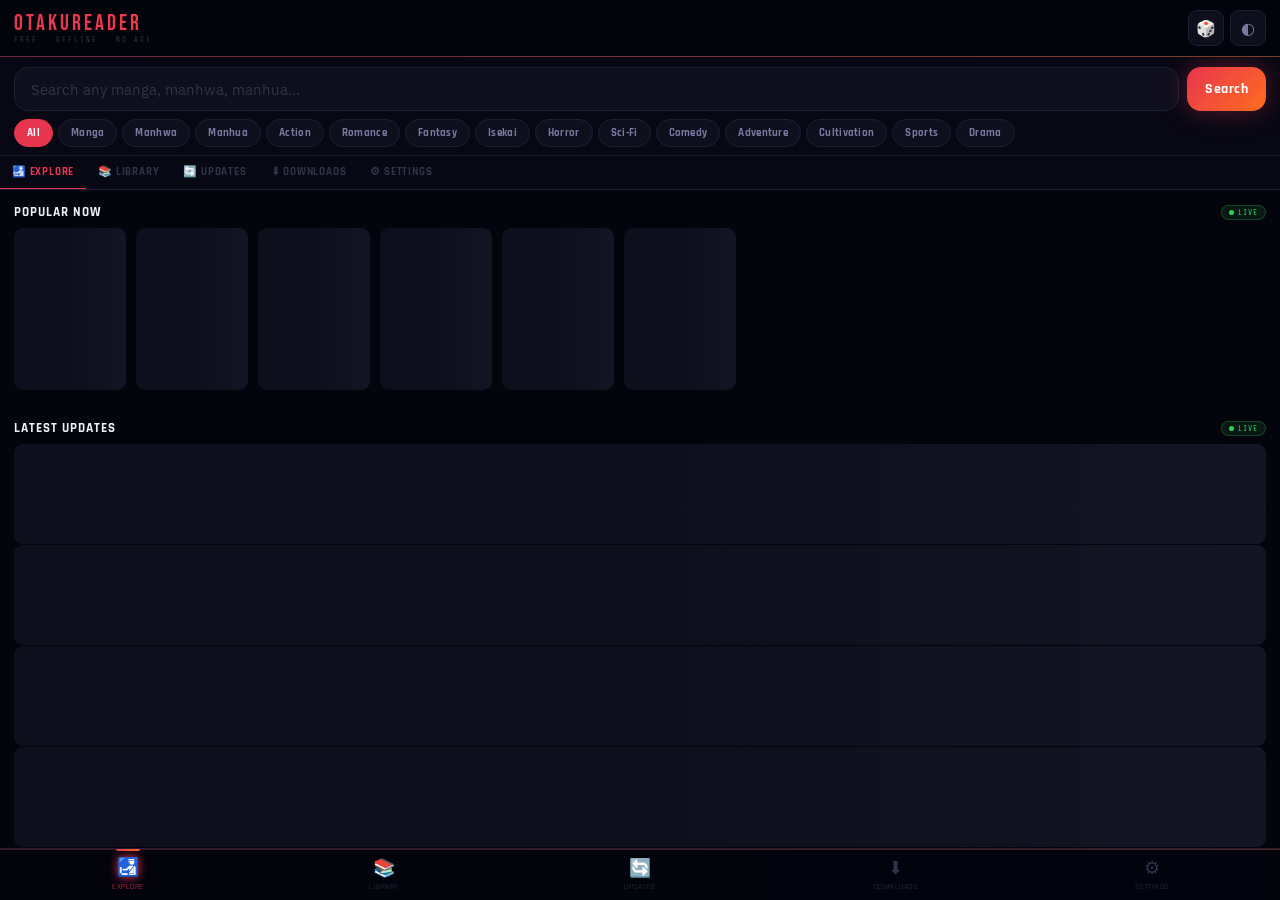
==== commit 48224936: "Add files via upload" ====
--- a/index.html
+++ b/index.html
@@ -1,36 +1,495 @@
-<!DOCTYPE html>
-<html lang="en">
-<head>
-  <meta charset="UTF-8">
-  <meta name="viewport" content="width=device-width, initial-scale=1.0">
-  <title>OtakuReader</title>
-
-  <link rel="stylesheet" href="./style.css">
-</head>
-<body>
-
-  <h1>OtakuReader</h1>
-
-  <!-- 🔍 Search -->
-  <input id="searchInput" type="text" placeholder="Search manga...">
-  <button id="searchBtn">Search</button>
-
-  <!-- 📚 Results -->
-  <div id="results"></div>
-
-  <!-- 📖 Chapters -->
-  <div id="chapters"></div>
-
-  <!-- 🖼 Reader -->
-  <div id="reader"></div>
-
-  <!-- Scripts (ORDER MATTERS) -->
-  <script src="./config.js"></script>
-  <script src="./api.js"></script>
-  <script src="./storage.js"></script>
-  <script src="./ui.js"></script>
-  <script src="./mangadex.js"></script>
-  <script src="./script.js"></script>
-
-</body>
-</html>
+<!DOCTYPE html>
+<html lang="en">
+<head>
+<meta charset="UTF-8">
+<meta name="viewport" content="width=device-width,initial-scale=1,viewport-fit=cover">
+<meta name="theme-color" content="#04040d">
+<meta name="mobile-web-app-capable" content="yes">
+<meta name="apple-mobile-web-app-capable" content="yes">
+<meta name="apple-mobile-web-app-status-bar-style" content="black-translucent">
+<meta name="apple-mobile-web-app-title" content="OtakuReader">
+<meta name="description" content="Free manga reader — search, read, download offline. No ads.">
+<title>OtakuReader</title>
+<link rel="manifest" href="./manifest.json">
+<link rel="preconnect" href="https://fonts.googleapis.com">
+<link href="https://fonts.googleapis.com/css2?family=Bebas+Neue&family=Rajdhani:wght@600;700&family=IBM+Plex+Sans:ital,wght@0,400;0,500;1,400&family=Share+Tech+Mono&display=swap" rel="stylesheet">
+<link rel="stylesheet" href="./style.css">
+</head>
+<body>
+
+<div id="app">
+
+  <header class="hdr">
+    <div class="logo-wrap">
+      <div class="logo">OtakuReader</div>
+      <div class="logo-tag">FREE &middot; OFFLINE &middot; NO ADS</div>
+    </div>
+    <div class="hdr-actions">
+      <button class="icon-btn" id="btn-rand" title="Random manga" style="position:relative">&#127922;<span id="source-indicator" style="display:none;position:absolute;top:3px;right:3px;width:7px;height:7px;border-radius:50%;background:var(--acc);border:1.5px solid var(--bg)"></span></button>
+      <button class="icon-btn" id="btn-amoled" title="Toggle AMOLED">&#9680;</button>
+    </div>
+  </header>
+
+  <div class="install-bar" id="install-bar">
+    <span>&#128241; Install as app for full offline support</span>
+    <button id="install-btn">Install</button>
+    <button class="close-btn" id="install-close">&#10005;</button>
+  </div>
+
+  <div class="search-bar">
+    <div class="search-row">
+      <input id="search-input" type="search" placeholder="Search any manga, manhwa, manhua..." autocomplete="off" spellcheck="false" enterkeyhint="search">
+      <button id="search-clear-btn" style="display:none;width:36px;height:44px;background:none;border:none;color:var(--t3);font-size:18px;flex-shrink:0;padding:0" aria-label="Clear search">&#10005;</button><button id="search-btn">Search</button>
+    </div>
+    <div class="genre-row" id="genre-row">
+      <button class="genre-tag active" data-genre="all">All</button>
+      <button class="genre-tag" data-genre="manga">Manga</button>
+      <button class="genre-tag" data-genre="manhwa">Manhwa</button>
+      <button class="genre-tag" data-genre="manhua">Manhua</button>
+      <button class="genre-tag" data-genre="action">Action</button>
+      <button class="genre-tag" data-genre="romance">Romance</button>
+      <button class="genre-tag" data-genre="fantasy">Fantasy</button>
+      <button class="genre-tag" data-genre="isekai">Isekai</button>
+      <button class="genre-tag" data-genre="horror">Horror</button>
+      <button class="genre-tag" data-genre="sci-fi">Sci-Fi</button>
+      <button class="genre-tag" data-genre="comedy">Comedy</button>
+      <button class="genre-tag" data-genre="adventure">Adventure</button>
+      <button class="genre-tag" data-genre="cultivation">Cultivation</button>
+      <button class="genre-tag" data-genre="sports">Sports</button>
+      <button class="genre-tag" data-genre="drama">Drama</button>
+    </div>
+  </div>
+
+  <nav class="tab-bar">
+    <button class="tab active" data-tab="explore">&#128707; Explore</button>
+    <button class="tab" data-tab="library">&#128218; Library</button>
+    <button class="tab" data-tab="updates">&#128260; Updates</button>
+    <button class="tab" data-tab="downloads">&#11015; Downloads</button>
+    <button class="tab" data-tab="settings">&#9881; Settings</button>
+  </nav>
+
+  <main id="main-scroll">
+
+    <!-- EXPLORE -->
+    <section class="page active" id="page-explore">
+
+      <div id="explore-home">
+
+        <div id="recommend-section" style="display:none"><div class="section-header"><span class="section-title">&#129488; For You</span><span class="live-dot">AI</span></div><div class="card-row" id="recommend-row"><div class="skeleton-card"></div><div class="skeleton-card"></div></div></div>
+        <div id="continue-section" style="display:none">
+          <div class="section-header">
+            <span class="section-title">Continue Reading</span>
+            <button class="link-btn" id="clear-history">Clear</button>
+          </div>
+          <div class="list-container" id="continue-list"></div>
+        </div>
+
+        <div class="section-header">
+          <span class="section-title">Popular Now</span>
+          <span class="live-dot">LIVE</span>
+        </div>
+        <div class="card-row" id="popular-row"><div class="skeleton-card"></div><div class="skeleton-card"></div><div class="skeleton-card"></div><div class="skeleton-card"></div><div class="skeleton-card"></div><div class="skeleton-card"></div></div>
+
+        <div class="section-header">
+          <span class="section-title">Latest Updates</span>
+          <span class="live-dot">LIVE</span>
+        </div>
+        <div class="list-container" id="latest-list"><div class="list-skeleton"></div><div class="list-skeleton"></div><div class="list-skeleton"></div><div class="list-skeleton"></div><div class="list-skeleton"></div><div class="list-skeleton"></div></div>
+
+
+        <div class="section-header">
+          <span class="section-title" id="trending-genre-label">Trending</span>
+          <span class="live-dot">LIVE</span>
+        </div>
+        <div class="card-row" id="trending-row">
+          <div class="skeleton-card"></div><div class="skeleton-card"></div>
+          <div class="skeleton-card"></div><div class="skeleton-card"></div>
+        </div>
+
+        <div class="section-header">
+          <span class="section-title">&#128293; Trending on ComicK</span>
+          <span class="live-dot" style="background:rgba(10,132,255,.08);color:var(--blu);border-color:rgba(10,132,255,.2)">ComicK</span>
+        </div>
+        <div class="card-row" id="comick-row">
+          <div class="skeleton-card"></div><div class="skeleton-card"></div>
+          <div class="skeleton-card"></div><div class="skeleton-card"></div>
+        </div>
+        <div class="section-header">
+          <span class="section-title">Top Rated</span>
+        </div>
+        <div class="card-row" id="toprated-row"><div class="skeleton-card"></div><div class="skeleton-card"></div><div class="skeleton-card"></div><div class="skeleton-card"></div><div class="skeleton-card"></div><div class="skeleton-card"></div></div>
+      </div>
+
+      <div id="search-results" style="display:none">
+        <div class="section-header">
+          <span class="section-title" id="results-label">Results</span>
+          <span class="result-count" id="results-count"></span>
+        <select id="search-sort" style="height:26px;background:var(--bg3);border:1px solid var(--line);border-radius:var(--rsm);color:var(--t2);font-family:'Rajdhani',sans-serif;font-size:11px;font-weight:700;padding:0 8px;outline:none;cursor:pointer"><option value="relevance">Relevant</option><option value="followedCount">Popular</option><option value="rating">Top Rated</option><option value="updatedAt">Latest</option><option value="title">A-Z</option></select>
+        </div>
+        <div class="list-container" id="results-list"></div>
+      <button id="search-load-more" style="display:none;width:calc(100% - 28px);margin:8px 14px;padding:11px;background:var(--bg3);border:1px solid var(--line);border-radius:var(--rsm);color:var(--t2);font-family:'Rajdhani',sans-serif;font-size:12px;font-weight:700;letter-spacing:.5px;cursor:pointer">Load more results</button>
+      </div>
+
+    </section>
+
+    <!-- LIBRARY -->
+    <section class="page" id="page-library">
+      <div class="lib-toolbar">
+        <input id="lib-search" type="search" placeholder="Search your library..." autocomplete="off">
+        <div style="display:flex;align-items:center;justify-content:space-between;margin-top:8px"><div class="chip-row" style="padding-top:0;flex:1">
+          <button class="chip active" data-filter="all">All</button>
+          <button class="chip" data-filter="manga">Manga</button>
+          <button class="chip" data-filter="manhwa">Manhwa</button>
+          <button class="chip" data-filter="manhua">Manhua</button>
+          <button class="chip" data-filter="reading">Reading</button>
+          <button class="chip" data-filter="unread">Unstarted</button></div><select id="lib-sort" style="height:26px;background:var(--bg3);border:1px solid var(--line);border-radius:var(--rsm);color:var(--t2);font-family:'Rajdhani',sans-serif;font-size:11px;font-weight:700;padding:0 8px;outline:none;flex-shrink:0"><option value="added">Added</option><option value="az">A–Z</option><option value="read">Recently Read</option></select></div>
+      </div>
+      <div class="lib-grid" id="lib-grid"></div>
+      <div class="empty-state" id="lib-empty" style="display:none">
+        <div class="empty-icon">&#128218;</div>
+        <h3>Your library is empty</h3>
+        <p>Search for manga and tap the bookmark icon to save it here</p>
+      </div>
+    </section>
+
+    <!-- UPDATES -->
+    <section class="page" id="page-updates">
+      <div class="section-header" style="padding-top:14px">
+        <span class="section-title">Library Updates</span>
+        <button class="link-btn" id="refresh-updates">Refresh</button>
+      </div>
+      <div class="list-container" id="updates-list">
+        <div class="empty-state">
+          <div class="empty-icon">&#128260;</div>
+          <h3>Add manga to see updates</h3>
+          <p>Manga you add to your library will show up here</p>
+        </div>
+      </div>
+    </section>
+
+    <!-- DOWNLOADS -->
+    <section class="page" id="page-downloads">
+      <div class="section-header" style="padding-top:14px">
+        <span class="section-title">Offline Library</span>
+        
+      </div>
+      <div style="display:flex;align-items:center;justify-content:space-between;padding:0 14px 8px"><span style="font-family:'Share Tech Mono',monospace;font-size:9px;color:var(--t3);letter-spacing:1px" id="dl-stats"></span><select id="dl-sort" style="height:24px;background:var(--bg3);border:1px solid var(--line);border-radius:var(--rsm);color:var(--t2);font-family:'Rajdhani',sans-serif;font-size:10px;font-weight:700;padding:0 6px;outline:none"><option value="manga">By Manga</option><option value="date">By Date</option></select></div>
+<div id="dl-queue-status" style="display:none;padding:8px 14px;background:rgba(10,132,255,.08);border-bottom:1px solid rgba(10,132,255,.2);font-family:'Share Tech Mono',monospace;font-size:10px;color:var(--blu);display:flex;align-items:center;gap:10px"><span id="dl-queue-label">Queue: 0 pending</span><button onclick="DownloadQueue.pause();renderDownloadsPage()" style="padding:2px 8px;background:rgba(255,214,10,.15);border:1px solid rgba(255,214,10,.3);border-radius:4px;color:var(--gld);font-family:inherit;font-size:9px;cursor:pointer">PAUSE</button><button onclick="DownloadQueue.resume();renderDownloadsPage()" style="padding:2px 8px;background:rgba(48,209,88,.15);border:1px solid rgba(48,209,88,.3);border-radius:4px;color:var(--grn);font-family:inherit;font-size:9px;cursor:pointer">RESUME</button><button onclick="DownloadQueue.clear();renderDownloadsPage()" style="padding:2px 8px;background:rgba(232,53,79,.1);border:1px solid rgba(232,53,79,.2);border-radius:4px;color:var(--acc);font-family:inherit;font-size:9px;cursor:pointer">CLEAR</button></div>
+<div id="dl-list">
+        <div class="empty-state">
+          <div class="empty-icon">&#11015;</div>
+          <h3>No offline chapters</h3>
+          <p>Open any manga and tap &#11015; next to a chapter to save it for offline reading</p>
+        </div>
+      </div>
+      <div class="settings-section">
+        <div class="settings-label">Backup &amp; Export</div>
+        <button class="action-btn blue" id="backup-btn">&#11015; Backup Library</button>
+        <button class="action-btn" id="export-csv-btn" style="margin-top:8px;background:rgba(10,132,255,.12);color:var(--blu);border:1px solid rgba(10,132,255,.25);box-shadow:none">&#128202; Export History CSV</button>
+        <button class="action-btn purple" id="restore-btn" style="margin-top:8px">&#128228; Restore Backup</button>
+        <input type="file" id="restore-file" accept=".json" style="display:none">
+        <button class="action-btn" id="export-app-btn" style="margin-top:8px">&#128230; Download App HTML</button>
+        <div id="export-progress" style="display:none;margin-top:8px;height:4px;background:var(--bg4);border-radius:2px;overflow:hidden">
+          <div id="export-bar" style="height:100%;background:var(--gradient);width:0%;transition:width .2s;border-radius:2px"></div>
+        </div>
+      </div>
+    </section>
+
+    <!-- SETTINGS -->
+    <section class="page" id="page-settings">
+      <div class="settings-section">
+        <div class="settings-label">Reading</div>
+        <div class="settings-row">
+          <div class="settings-info"><div class="settings-name">Data Saver</div><div class="settings-desc">Load lower-res covers (.256.jpg) to save data</div></div>
+          <button class="toggle" id="toggle-datasaver"></button>
+        </div>
+        <div class="settings-row">
+          <div class="settings-info"><div class="settings-name">Webtoon Mode Default</div><div class="settings-desc">Start all manga in webtoon (scroll) mode</div></div>
+          <button class="toggle" id="toggle-webtoon"></button>
+        </div>
+        <div class="settings-row">
+          <div class="settings-info"><div class="settings-name">RTL Mode</div><div class="settings-desc">Right-to-left for Japanese manga</div></div>
+          <button class="toggle" id="toggle-rtl"></button>
+        </div>
+        <div class="settings-row">
+          <div class="settings-info"><div class="settings-name">Show Page Numbers</div><div class="settings-desc">Display current page while reading</div></div>
+          <button class="toggle" id="toggle-showpg"></button>
+        </div>
+        <div class="settings-row">
+          <div class="settings-info"><div class="settings-name">Tap to Navigate</div><div class="settings-desc">Tap edges to change pages</div></div>
+          <button class="toggle" id="toggle-tapnav"></button>
+        </div>
+      </div>
+      <div class="settings-section">
+        <div class="settings-label">Display</div>
+        <div class="settings-row">
+          <div class="settings-info"><div class="settings-name">AMOLED Black</div><div class="settings-desc">Pure black background for OLED screens</div></div>
+          <button class="toggle" id="toggle-amoled"></button>
+        </div>
+        
+        <div class="settings-row">
+          <div class="settings-info"><div class="settings-name">Text Size</div><div class="settings-desc">Adjust reading comfort</div></div>
+          <div style="display:flex;align-items:center;gap:8px;flex-shrink:0">
+            <span style="font-size:10px;color:var(--t3)">A</span>
+            <input type="range" id="font-size-slider" min="12" max="18" step="1" value="14" style="-webkit-appearance:none;width:80px;height:4px;border-radius:2px;background:var(--bg4);outline:none;cursor:pointer">
+            <span style="font-size:16px;color:var(--t3)">A</span>
+          </div>
+        </div>
+
+        <div class="settings-row">
+          <div class="settings-info"><div class="settings-name">Large Text</div><div class="settings-desc">Increase font size throughout the app</div></div>
+          <button class="toggle" id="toggle-bigtext"></button>
+        </div>
+      </div>
+      <div class="settings-section">
+        
+        <div class="settings-row" style="flex-wrap:wrap;gap:8px">
+          <div class="settings-info"><div class="settings-name">Accent Color</div><div class="settings-desc">App highlight color</div></div>
+          <div style="display:flex;gap:6px;flex-wrap:wrap;margin-top:4px;width:100%">
+            <button class="accent-swatch active" data-accent="#e8354f,#ff6d1f" style="background:linear-gradient(135deg,#e8354f,#ff6d1f)" title="Red (default)"></button>
+            <button class="accent-swatch" data-accent="#0a84ff,#40c0ff" style="background:linear-gradient(135deg,#0a84ff,#40c0ff)" title="Blue"></button>
+            <button class="accent-swatch" data-accent="#30d158,#00e676" style="background:linear-gradient(135deg,#30d158,#00e676)" title="Green"></button>
+            <button class="accent-swatch" data-accent="#bf5af2,#e080ff" style="background:linear-gradient(135deg,#bf5af2,#e080ff)" title="Purple"></button>
+            <button class="accent-swatch" data-accent="#ffd60a,#ff9f0a" style="background:linear-gradient(135deg,#ffd60a,#ff9f0a)" title="Gold"></button>
+            <button class="accent-swatch" data-accent="#ff375f,#ff6b9d" style="background:linear-gradient(135deg,#ff375f,#ff6b9d)" title="Pink"></button>
+          </div>
+        </div>
+
+        </div>
+        <div class="settings-section">
+        <div class="settings-label">Privacy</div>
+        <div class="settings-row">
+          <div class="settings-info"><div class="settings-name">Incognito Mode</div><div class="settings-desc">Don't save reading history</div></div>
+          <button class="toggle" id="toggle-incognito"></button>
+        </div>
+      </div>
+      <div class="settings-section">
+        <div class="settings-label">Stats</div>
+        <div class="stats-grid" id="stats-grid"></div>
+        <div id="genre-chart"></div>
+      </div>
+      <div class="settings-section">
+        <div class="settings-label">Data</div>
+        <div style="display:flex;gap:8px;margin-bottom:8px"><div style="flex:1;background:var(--bg3);border:1px solid var(--line);border-radius:var(--rsm);padding:10px;text-align:center"><div style="font-family:'Bebas Neue',sans-serif;font-size:20px;color:var(--acc)" id="history-count">0</div><div style="font-family:'Share Tech Mono',monospace;font-size:8px;color:var(--t3);letter-spacing:1px">HISTORY</div></div><div style="flex:1;background:var(--bg3);border:1px solid var(--line);border-radius:var(--rsm);padding:10px;text-align:center"><div style="font-family:'Bebas Neue',sans-serif;font-size:20px;color:var(--blu)" id="storage-used">0</div><div style="font-family:'Share Tech Mono',monospace;font-size:8px;color:var(--t3);letter-spacing:1px">STORAGE</div></div></div>
+        <div class="settings-row" style="flex-direction:column;align-items:flex-start;gap:6px">
+          <div class="settings-name">System Health</div>
+          <div id="health-panel" style="width:100%;background:var(--bg4);border-radius:var(--rsm);padding:8px 10px;font-family:'Share Tech Mono',monospace;font-size:9px;color:var(--t3);line-height:1.8">
+            No data yet — start reading to track health
+          </div>
+          <button onclick="updateHealthPanel()" style="padding:4px 10px;background:var(--bg4);border:1px solid var(--line);border-radius:5px;color:var(--t2);font-family:'Rajdhani',sans-serif;font-size:11px;font-weight:700;cursor:pointer">Refresh</button>
+        </div>
+
+        <button class="action-btn red" id="clear-data-btn">&#128465; Clear All Data</button>
+      </div>
+      <div class="app-version">OtakuReader v22 &middot; Free &middot; No Ads &middot; Open Source</div>
+    </section>
+
+  </main>
+
+  <nav class="bottom-nav">
+    <button class="nav-item active" data-nav="explore"><span class="nav-icon">&#128707;</span><span>Explore</span></button>
+    <button class="nav-item" data-nav="library"><span class="nav-icon">&#128218;</span><span>Library</span></button>
+    <button class="nav-item" data-nav="updates" style="position:relative"><span class="nav-icon">&#128260;</span><span>Updates</span><span id="updates-badge" style="display:none;position:absolute;top:5px;right:calc(50% - 14px);width:8px;height:8px;border-radius:50%;background:var(--acc);border:1.5px solid var(--bg)"></span></button>
+    <button class="nav-item" data-nav="downloads"><span class="nav-icon">&#11015;</span><span>Downloads</span></button>
+    <button class="nav-item" data-nav="settings"><span class="nav-icon">&#9881;</span><span>Settings</span></button>
+  </nav>
+
+  <button class="scroll-top-btn" id="scroll-top">&#8679;</button>
+</div>
+
+<!-- MANGA DETAIL -->
+<div class="overlay" id="detail-overlay">
+  <div class="detail-backdrop" id="detail-backdrop"></div>
+  <div class="detail-panel">
+    <div class="detail-header">
+      <button class="back-btn" id="detail-back">&#8592; Back</button>
+      <div class="detail-actions">
+        <button class="icon-btn" id="detail-copy-title" title="Copy title">&#128203;</button><button class="icon-btn" id="detail-share">&#128279;</button>
+        <button class="icon-btn" id="detail-open">&#8599;</button>
+      </div>
+    </div>
+    <div class="detail-hero">
+      <div class="detail-blur" id="detail-blur"></div>
+      <div class="detail-cover-wrap">
+        <img class="detail-cover" id="detail-cover" src="" alt="">
+        <div class="detail-cover-fallback" id="detail-cover-fallback"></div>
+      </div>
+      <div class="detail-meta">
+        <div class="detail-type" id="detail-type"></div>
+        <h1 class="detail-title" id="detail-title"></h1>
+        <div class="detail-author" id="detail-author"></div>
+        <div class="detail-stats">
+          <div class="detail-stat"><span id="detail-year">—</span><label>Year</label></div>
+          <div class="detail-stat"><span id="detail-status">—</span><label>Status</label></div>
+          <div class="detail-stat"><span id="detail-rating-live" style="color:var(--gld)">—</span><label>Rating</label></div>
+          <div class="detail-stat"><span id="detail-follows" style="color:var(--blu)">—</span><label>Follows</label></div>
+          <div class="detail-stat"><span id="detail-chapters">—</span><label>Chapters</label></div>
+        </div>
+      </div>
+    </div>
+    <div class="detail-body">
+      <div class="detail-genres" id="detail-genres"></div>
+      <p class="detail-desc collapsed" id="detail-desc"></p>
+      <button class="read-more-btn" id="detail-read-more">Read more</button>
+      
+      <div style="margin-top:12px">
+        <div style="font-family:'Share Tech Mono',monospace;font-size:8px;color:var(--t3);letter-spacing:2px;margin-bottom:6px">MY NOTES</div>
+        <textarea id="manga-note" rows="2" placeholder="Add a personal note..." style="width:100%;background:var(--bg3);border:1px solid var(--line);border-radius:var(--rsm);padding:8px 10px;color:var(--t1);font-family:'IBM Plex Sans',sans-serif;font-size:12px;resize:none;outline:none;-webkit-user-select:text;user-select:text;line-height:1.6;transition:border-color .2s"></textarea>
+      </div>
+
+      <div class="detail-rating">
+        <div id="stars-row">
+          <span class="star" data-r="1">&#9733;</span>
+          <span class="star" data-r="2">&#9733;</span>
+          <span class="star" data-r="3">&#9733;</span>
+          <span class="star" data-r="4">&#9733;</span>
+          <span class="star" data-r="5">&#9733;</span>
+        </div>
+        <span class="rating-label" id="rating-label">Rate this</span>
+      </div>
+      <div class="detail-btn-row">
+        <button class="primary-btn" id="detail-read-btn">&#9654; Read</button>
+        <button class="secondary-btn" id="detail-bookmark-btn">&#128278; Save</button>
+        <button class="secondary-btn" id="detail-dl-all-btn">&#11015; Download All</button>
+      </div>
+      <div style="padding:0 0 8px"><input id="chapter-search" type="search" placeholder="Search chapters..." autocomplete="off" style="width:100%;height:34px;background:var(--bg3);border:1px solid var(--line);border-radius:var(--rsm);padding:0 10px;color:var(--t1);font-family:'IBM Plex Sans',sans-serif;font-size:12px;outline:none;-webkit-user-select:text;user-select:text" oninput="renderChapList()"></div>
+    <div class="chapters-filter"><button class="chip active" data-cf="all">All</button><button class="chip" data-cf="unread">Unread</button><button class="chip" data-cf="downloaded">Downloaded</button></div><div class="chapters-header">
+        <span id="chapters-count"></span>
+        <div style="display:flex;gap:8px"><button class="link-btn" id="mark-all-read">Mark all read</button><button class="link-btn" id="chapter-jump-btn">Jump to #</button>
+        <button class="link-btn" id="sort-btn">Newest first</button></div>
+      </div>
+      <div id="chapters-list"></div>
+      <button class="load-more-btn" id="load-more-btn" style="display:none">Load more chapters</button>
+    </div>
+  </div>
+</div>
+
+<!-- READER -->
+<div class="reader-overlay" id="reader-overlay">
+  <div class="reader-header" id="reader-header">
+    <button class="back-btn light" id="reader-back">&#8592;</button>
+    <div class="reader-info">
+      <div class="reader-title" id="reader-title"></div>
+      <div class="reader-subtitle" id="reader-subtitle"></div>
+    </div>
+    <button id="reader-lock-btn" style="padding:5px 8px;border-radius:6px;background:rgba(255,255,255,.08);border:1px solid rgba(255,255,255,.12);color:rgba(255,255,255,.5);font-family:'Share Tech Mono',monospace;font-size:9px;cursor:pointer;flex-shrink:0" title="Lock screen">&#128274;</button>
+    <button class="mode-btn" id="reader-mode-btn">Webtoon</button>
+    <button class="icon-btn light" id="reader-settings-btn">&#9881;</button>
+    <div class="offline-badge" id="offline-badge">OFFLINE</div>
+  </div>
+  <div class="reader-scroll" id="reader-scroll">
+    <div class="reader-pages" id="reader-pages"></div>
+    <div class="chapter-nav" id="chapter-nav">
+      <button class="nav-btn" id="prev-chapter">&#8592; Previous</button>
+      <button class="nav-btn primary" id="next-chapter">Next &#8594;</button>
+    </div>
+  </div>
+  <div class="brightness-overlay" id="brightness-overlay"></div>
+  <div class="reader-footer" id="reader-footer">
+    <span class="page-count" id="page-count"></span>
+    <div class="progress-bar"><div class="progress-fill" id="progress-fill"></div></div>
+  </div>
+  <div class="reader-settings-panel" id="reader-settings-panel">
+    <div class="reader-settings-inner">
+      <div class="rs-row">
+        <span class="rs-label">Brightness</span>
+        <input type="range" id="brightness-slider" min="0" max="70" value="0">
+        <span class="rs-val" id="brightness-val">0%</span>
+      </div>
+      <div class="rs-row" style="margin-bottom:8px"><span class="rs-label">Eye filter</span><div style="display:flex;gap:6px"><button class="filter-btn active" data-filter="none" style="padding:4px 10px;border-radius:5px;background:rgba(255,255,255,.08);border:1px solid rgba(255,255,255,.15);color:rgba(255,255,255,.6);font-family:'Share Tech Mono',monospace;font-size:9px;cursor:pointer;transition:all .18s">NONE</button><button class="filter-btn" data-filter="warm" style="padding:4px 10px;border-radius:5px;background:rgba(255,180,100,.15);border:1px solid rgba(255,180,100,.3);color:rgba(255,180,100,.9);font-family:'Share Tech Mono',monospace;font-size:9px;cursor:pointer;transition:all .18s">WARM</button><button class="filter-btn" data-filter="cool" style="padding:4px 10px;border-radius:5px;background:rgba(100,160,255,.15);border:1px solid rgba(100,160,255,.3);color:rgba(100,160,255,.9);font-family:'Share Tech Mono',monospace;font-size:9px;cursor:pointer;transition:all .18s">COOL</button></div></div>
+    <div class="rs-modes">
+        <button class="rs-mode active" data-mode="webtoon">Webtoon</button>
+        <button class="rs-mode" data-mode="paged">Paged LTR</button>
+        <button class="rs-mode" data-mode="rtl">Paged RTL</button>
+      </div>
+      <div class="rs-row" style="margin-top:4px"><span class="rs-label">Auto-scroll</span><button id="autoscroll-btn" style="padding:5px 12px;border-radius:6px;background:var(--bg4);border:1px solid var(--line);color:var(--t2);font-family:'Rajdhani',sans-serif;font-size:11px;font-weight:700;cursor:pointer;transition:all .18s">OFF</button><span class="rs-val" id="autoscroll-speed-val">3s</span></div>
+    <input type="range" id="autoscroll-speed" min="1" max="10" value="3" style="-webkit-appearance:none;width:100%;height:4px;border-radius:2px;background:rgba(255,255,255,.15);outline:none;cursor:pointer;margin-bottom:14px">
+    <button class="link-btn" id="close-reader-settings" style="margin-top:10px">Close</button>
+    </div>
+  </div>
+</div>
+
+<!-- DOWNLOAD OVERLAY -->
+<div class="dl-overlay" id="dl-overlay">
+  <div class="dl-overlay-inner">
+    <div class="dl-icon">&#11015;</div>
+    <div class="dl-title" id="dl-title">Downloading...</div>
+    <div class="dl-manga" id="dl-manga"></div>
+    <div class="dl-progress-wrap">
+      <div class="dl-progress-bar"><div class="dl-progress-fill" id="dl-progress-fill"></div></div>
+      <div class="dl-pct" id="dl-pct">0%</div>
+    </div>
+    <div class="dl-page" id="dl-page">Starting...</div>
+    <div style="display:flex;gap:8px;justify-content:center">
+      <button id="dl-pause-btn" style="padding:10px 20px;background:rgba(255,214,10,.12);border:1px solid rgba(255,214,10,.3);border-radius:var(--rsm);color:var(--gld);font-family:'Rajdhani',sans-serif;font-size:13px;font-weight:700;cursor:pointer">&#9208; Pause</button>
+      <button id="dl-cancel-btn" style="padding:10px 20px;background:var(--bg3);border:1px solid var(--line);border-radius:var(--rsm);color:var(--t2);font-family:'Rajdhani',sans-serif;font-size:13px;font-weight:700;cursor:pointer">&#10005; Cancel</button>
+    </div>
+  </div>
+</div>
+
+<div class="toast" id="toast"></div>
+
+
+
+<!-- CUSTOM CONFIRM MODAL -->
+<div id="modal-overlay" style="display:none;position:fixed;inset:0;background:rgba(4,4,13,.85);z-index:800;align-items:center;justify-content:center;padding:24px;backdrop-filter:blur(10px)">
+  <div style="background:var(--bg3);border:1px solid var(--line);border-radius:var(--r);padding:22px;max-width:320px;width:100%;box-shadow:0 24px 80px rgba(0,0,0,.8)">
+    <div id="modal-title" style="font-family:'Rajdhani',sans-serif;font-size:16px;font-weight:700;letter-spacing:.5px;margin-bottom:8px"></div>
+    <div id="modal-msg" style="font-size:12px;color:var(--t2);line-height:1.8;margin-bottom:18px;font-family:'IBM Plex Sans',sans-serif"></div>
+    <div style="display:flex;gap:8px">
+      <button id="modal-cancel" style="flex:1;padding:10px;background:var(--bg4);border:1px solid var(--line);border-radius:var(--rsm);color:var(--t2);font-family:'Rajdhani',sans-serif;font-size:13px;font-weight:700;cursor:pointer">Cancel</button>
+      <button id="modal-ok" style="flex:1;padding:10px;background:var(--gradient);border:none;border-radius:var(--rsm);color:#fff;font-family:'Rajdhani',sans-serif;font-size:13px;font-weight:700;cursor:pointer;box-shadow:var(--glow)">Confirm</button>
+    </div>
+  </div>
+</div>
+
+
+<div id="shortcuts-overlay" style="display:none;position:fixed;inset:0;background:rgba(4,4,13,.9);z-index:700;align-items:center;justify-content:center;padding:24px;backdrop-filter:blur(12px)">
+  <div style="background:var(--bg3);border:1px solid var(--line);border-radius:var(--r);padding:20px;max-width:340px;width:100%;max-height:80vh;overflow-y:auto">
+    <div style="font-family:'Bebas Neue',sans-serif;font-size:20px;letter-spacing:2px;background:var(--gradient);-webkit-background-clip:text;-webkit-text-fill-color:transparent;background-clip:text;margin-bottom:14px">Keyboard Shortcuts</div>
+    <div style="font-family:'Share Tech Mono',monospace;font-size:10px;color:var(--t2);line-height:2.4">
+      <b style="color:var(--acc)">Anywhere</b><br>
+      <span style="color:var(--t3)">/</span> &nbsp;&nbsp;&nbsp;&nbsp; Open search<br>
+      <span style="color:var(--t3)">?</span> &nbsp;&nbsp;&nbsp;&nbsp; This help<br>
+      <span style="color:var(--t3)">Esc</span> &nbsp;&nbsp; Close overlay<br><br>
+      <b style="color:var(--acc)">In Reader</b><br>
+      <span style="color:var(--t3)">← →</span> &nbsp; Previous / Next page<br>
+      <span style="color:var(--t3)">↑ ↓</span> &nbsp; Previous / Next chapter<br>
+      <span style="color:var(--t3)">Space</span>&nbsp; Toggle UI<br>
+      <span style="color:var(--t3)">F</span> &nbsp;&nbsp;&nbsp;&nbsp; Toggle fullscreen<br>
+      <span style="color:var(--t3)">Esc</span> &nbsp;&nbsp; Close reader<br><br>
+      <b style="color:var(--acc)">On Cards</b><br>
+      Long-press &nbsp; Quick save to library<br>
+      Swipe left &nbsp; Download chapter
+    </div>
+    <button onclick="document.getElementById('shortcuts-overlay').style.display='none'" style="width:100%;margin-top:14px;padding:9px;background:var(--bg4);border:1px solid var(--line);border-radius:var(--rsm);color:var(--t2);font-family:'Rajdhani',sans-serif;font-size:12px;font-weight:700;cursor:pointer">Close</button>
+  </div>
+</div>
+
+
+<!-- DEBUG PANEL (toggle with Ctrl+Shift+D) -->
+<div id="debug-panel" style="display:none;position:fixed;bottom:0;left:0;right:0;max-height:40vh;background:rgba(0,0,0,.95);border-top:2px solid var(--acc);z-index:9999;font-family:'Share Tech Mono',monospace;font-size:10px;overflow-y:auto">
+  <div style="display:flex;align-items:center;padding:6px 10px;border-bottom:1px solid #222;gap:10px;flex-wrap:wrap">
+    <span style="color:var(--acc);font-weight:700;letter-spacing:1px">DEBUG</span>
+    <span id="dbg-source" style="color:#0f0">■ MangaDex API</span>
+    <span id="dbg-net" style="color:#888">NET: —</span>
+    <span id="dbg-cache" style="color:#888">CACHE: 0</span>
+    <span id="dbg-idb" style="color:#888">IDB: —</span>
+    <span id="dbg-health" style="color:#888">HEALTH: 100%</span>
+    <button onclick="document.getElementById('debug-log').innerHTML=''" style="margin-left:auto;padding:2px 8px;background:#222;border:1px solid #444;color:#888;cursor:pointer;font-family:inherit;font-size:9px">CLEAR</button>
+    <button onclick="document.getElementById('debug-panel').style.display='none'" style="padding:2px 8px;background:#222;border:1px solid #444;color:#888;cursor:pointer;font-family:inherit;font-size:9px">CLOSE</button>
+  </div>
+  <div id="debug-log" style="padding:6px 10px;color:#666;line-height:1.8;max-height:30vh;overflow-y:auto"></div>
+</div>
+
+
+
+<!-- OtakuReader scripts — load in order -->
+<script src="./config.js"></script>
+<script src="./utils/storage.js"></script>
+<script src="./utils/api.js"></script>
+<script src="./utils/ui.js"></script>
+<script src="./sources/mangadex.js"></script>
+<script src="./script.js"></script>
+</body>
+</html>
